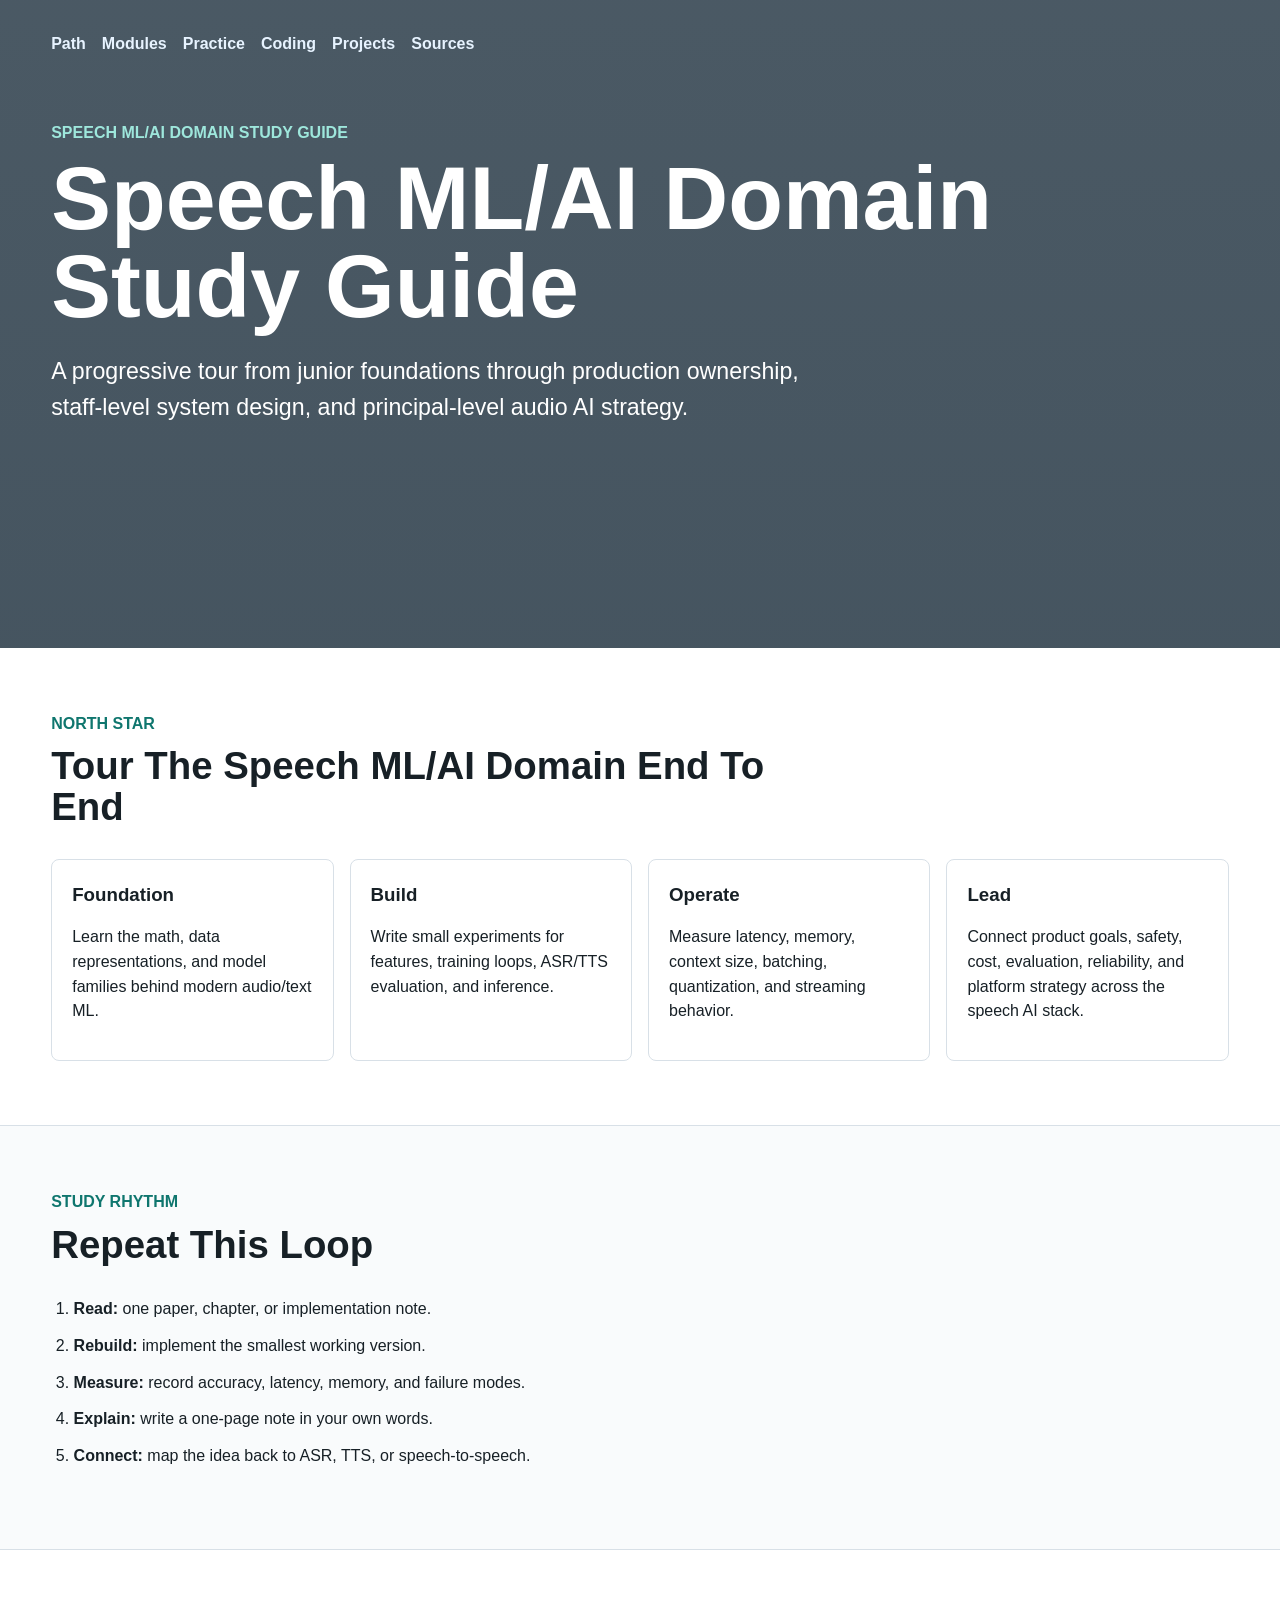
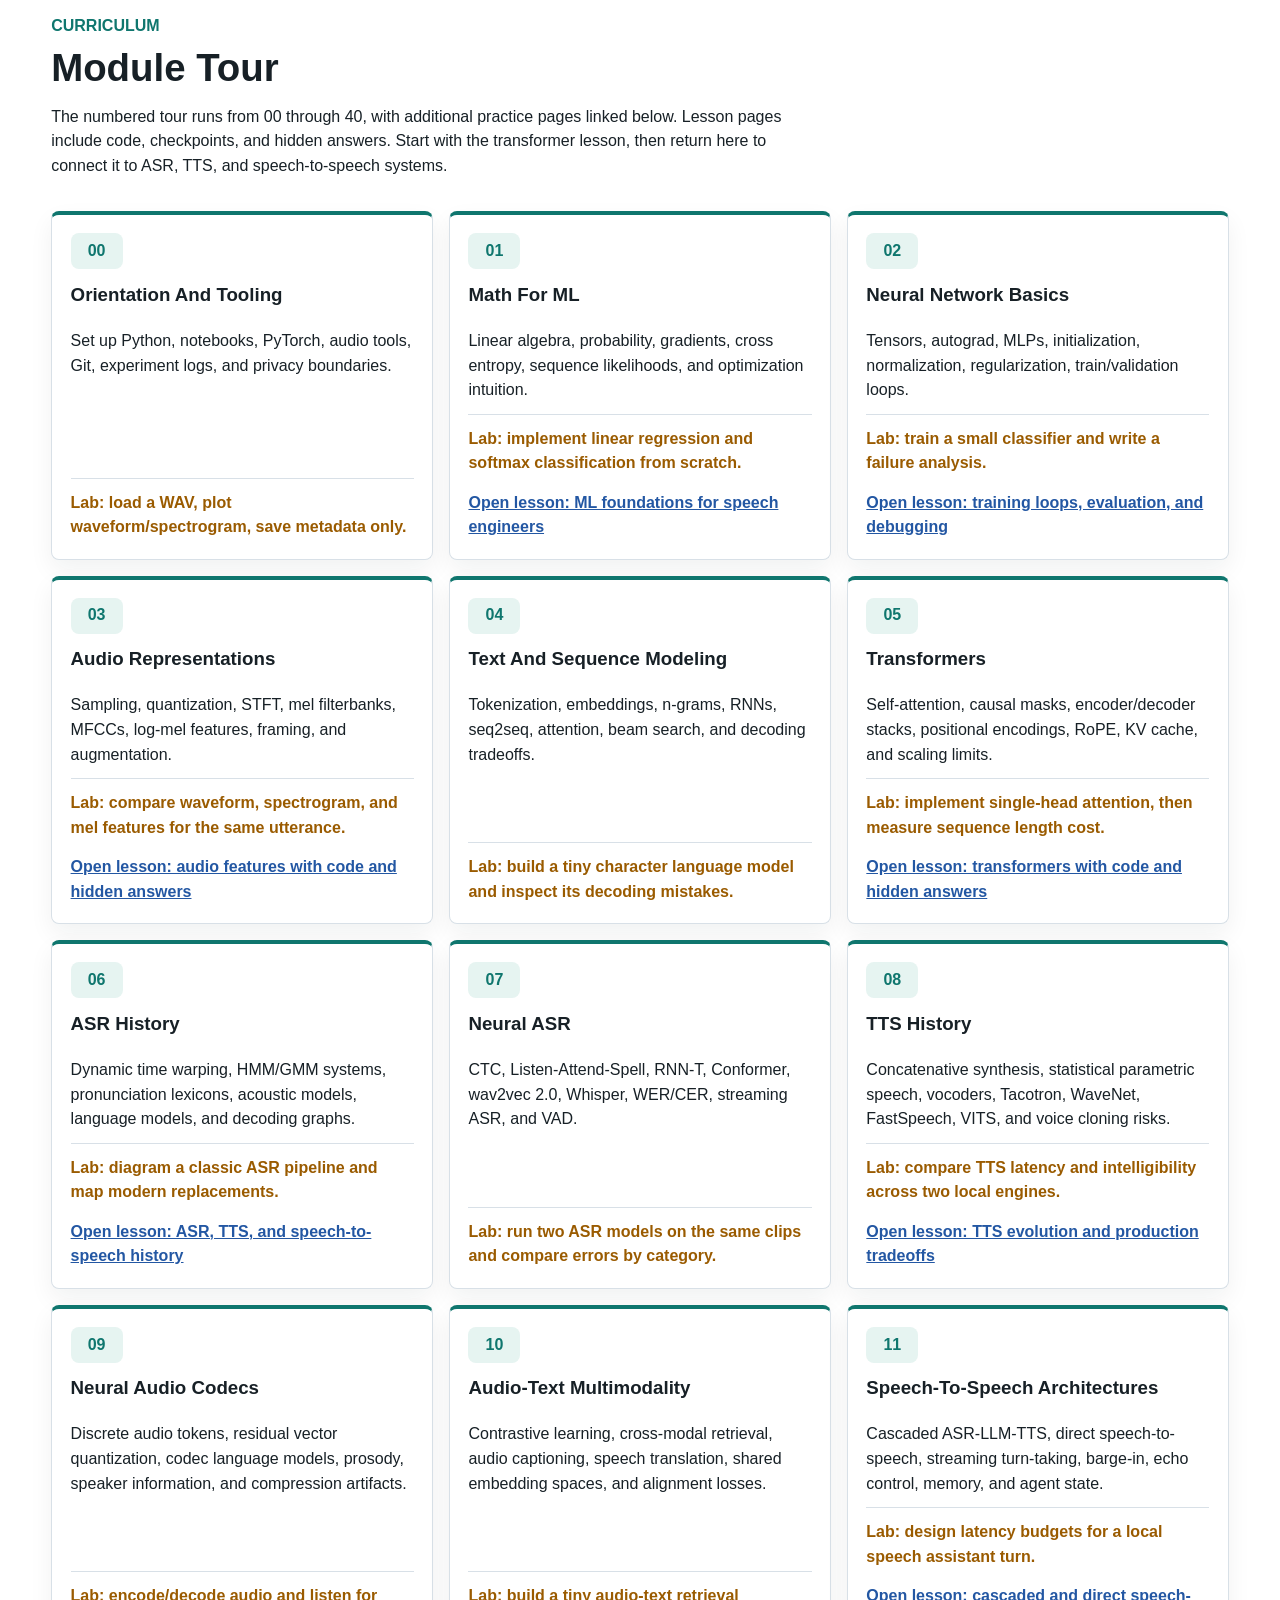
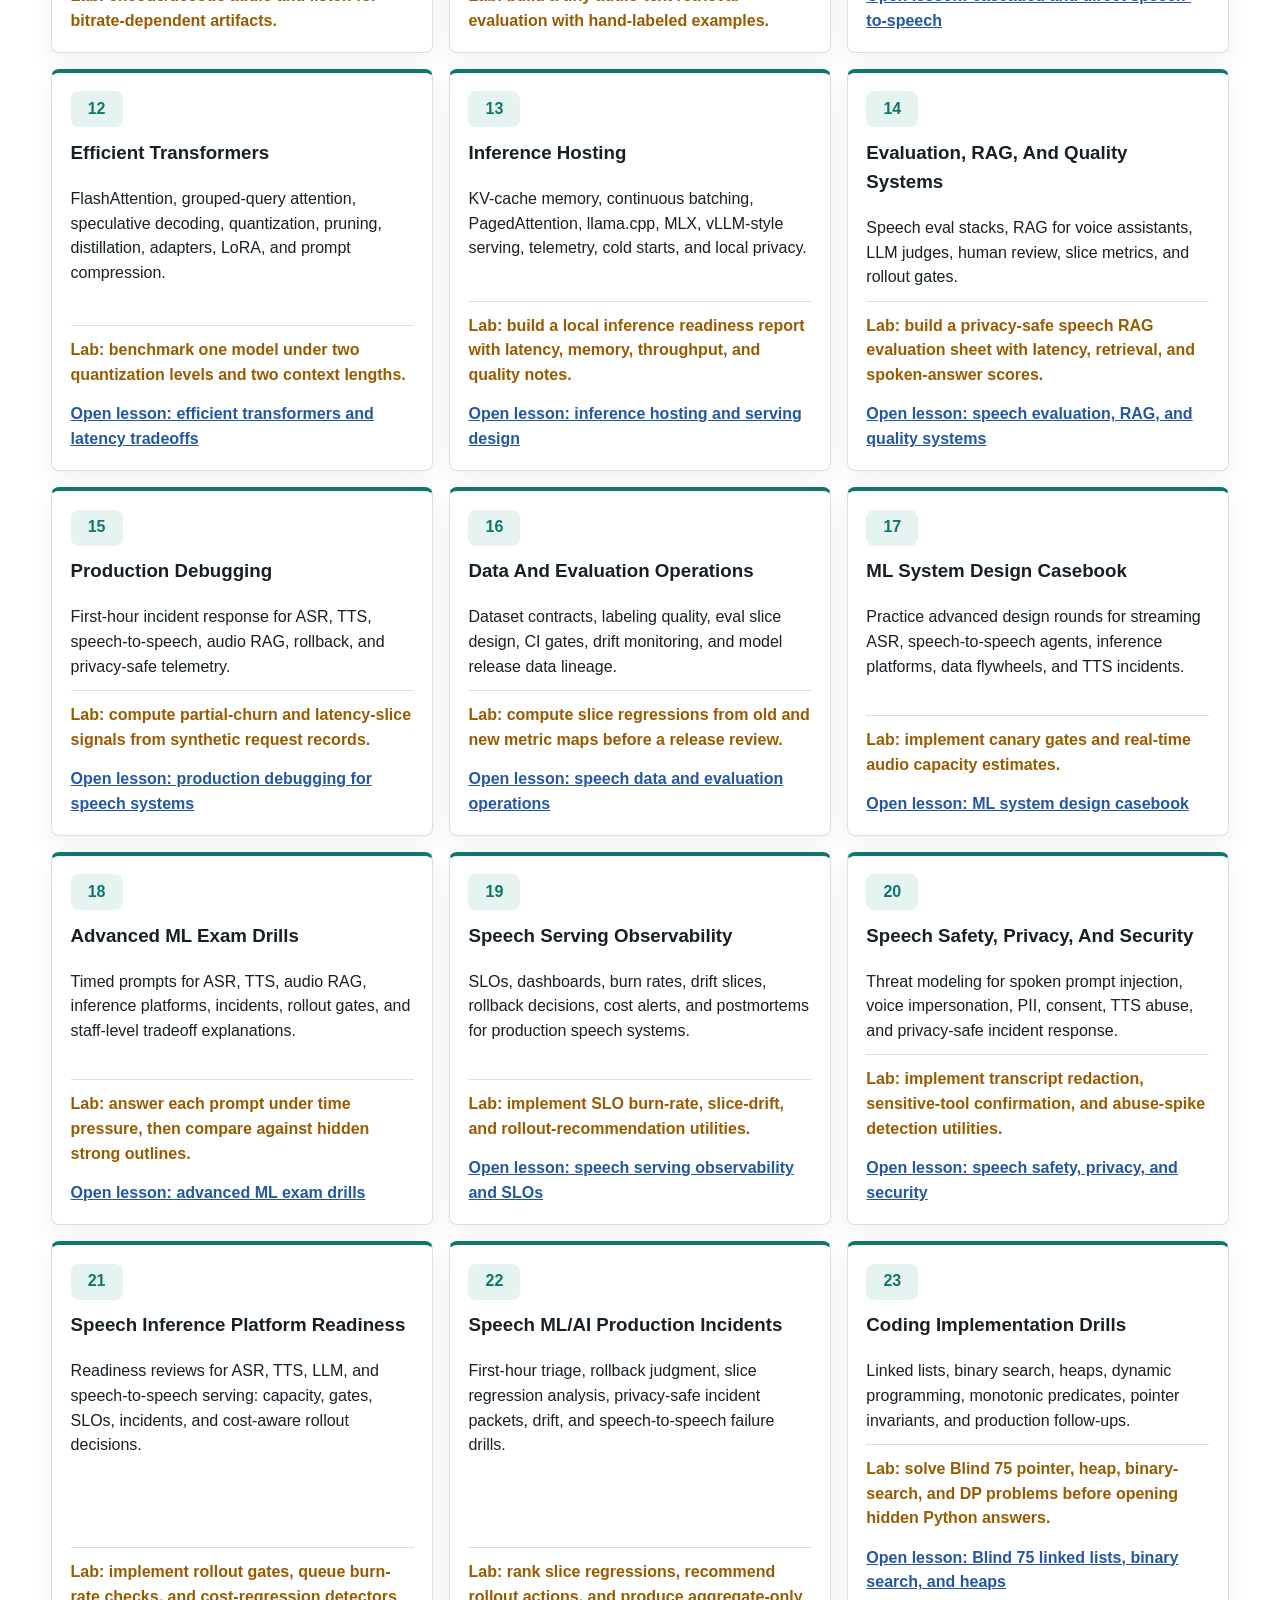
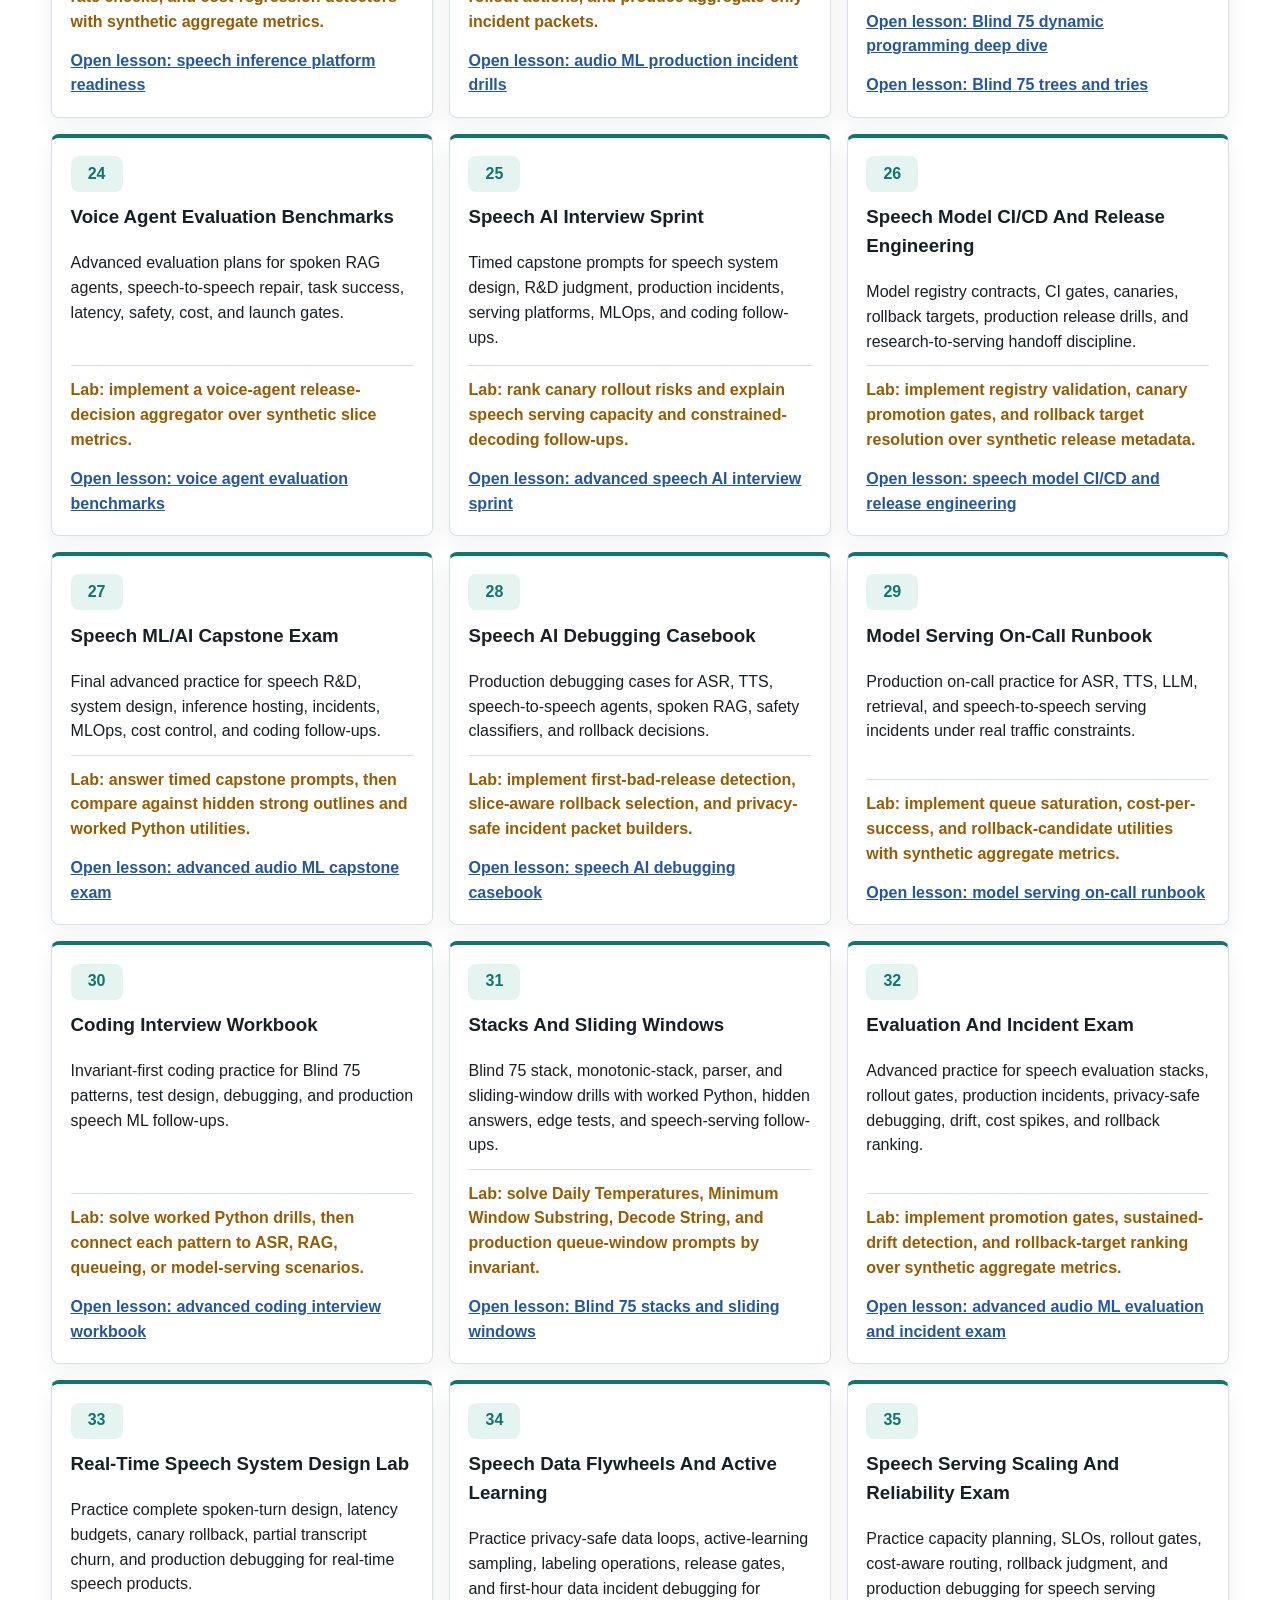
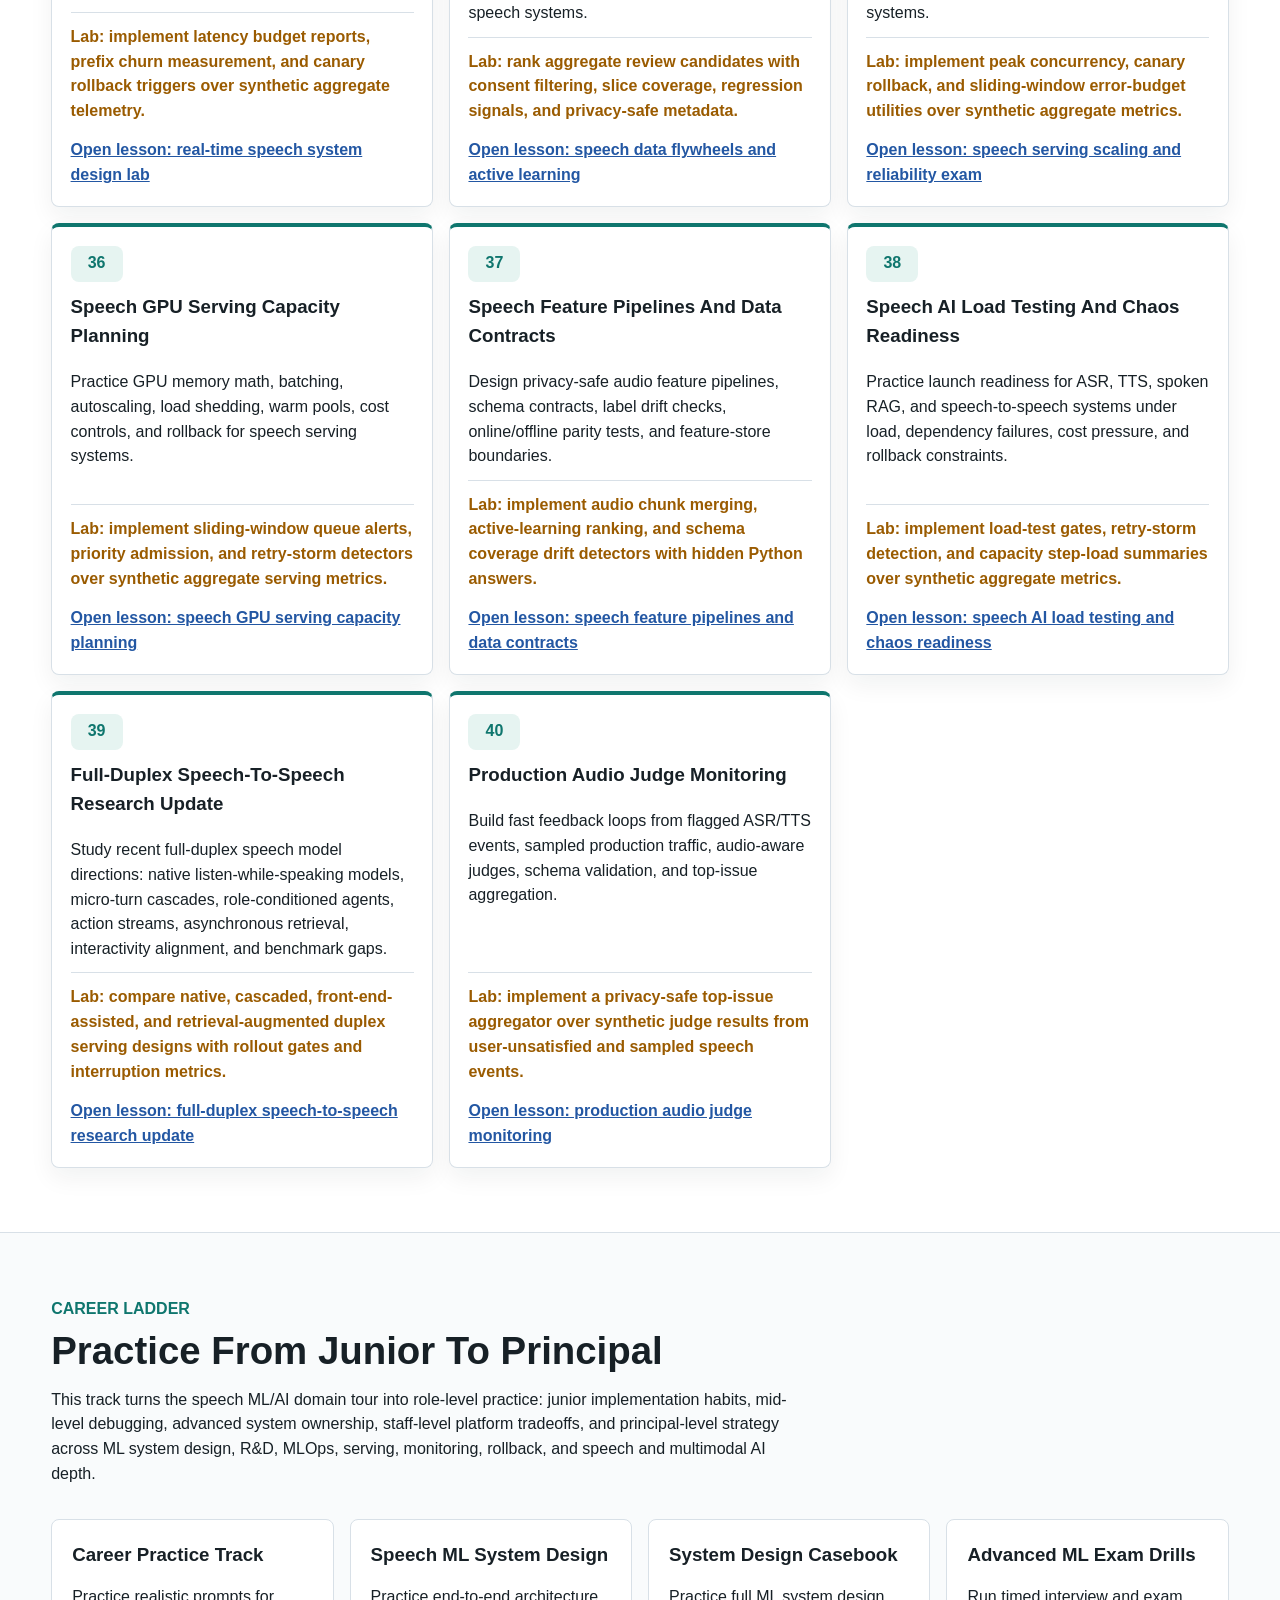
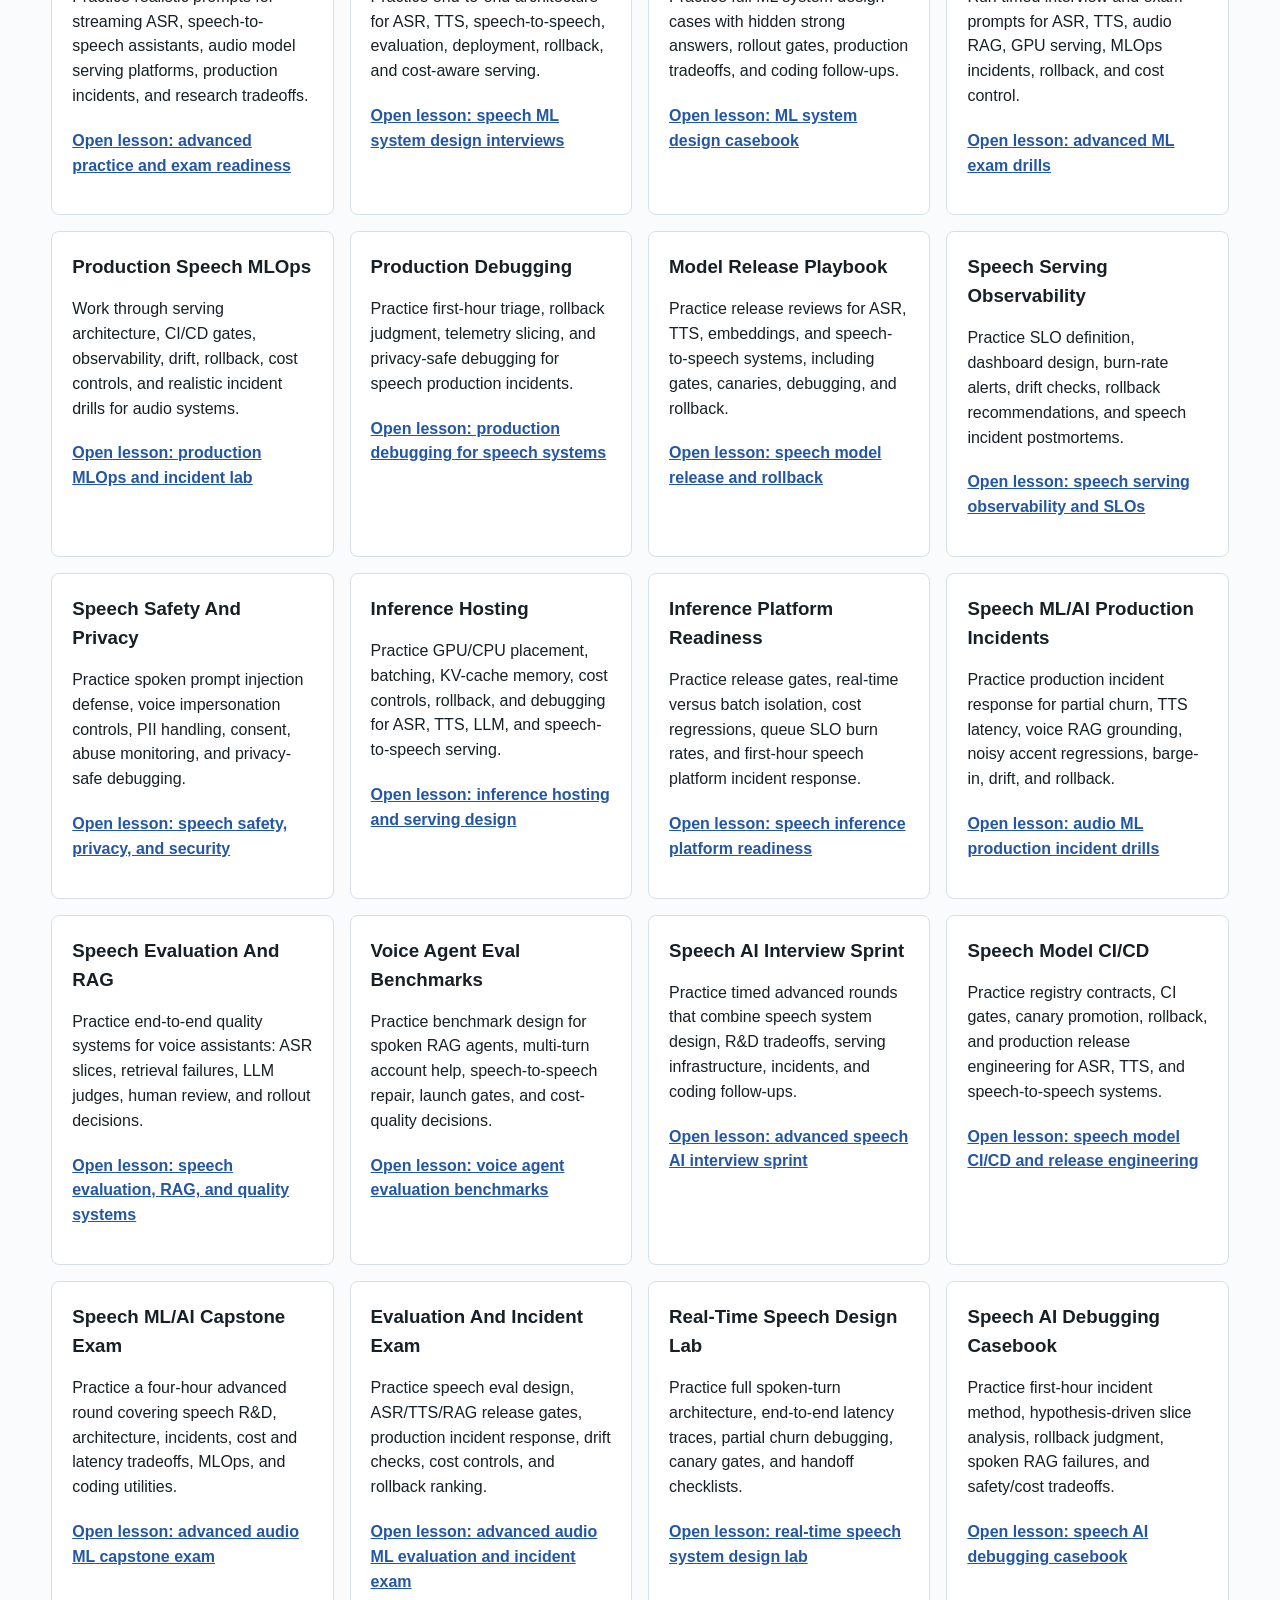
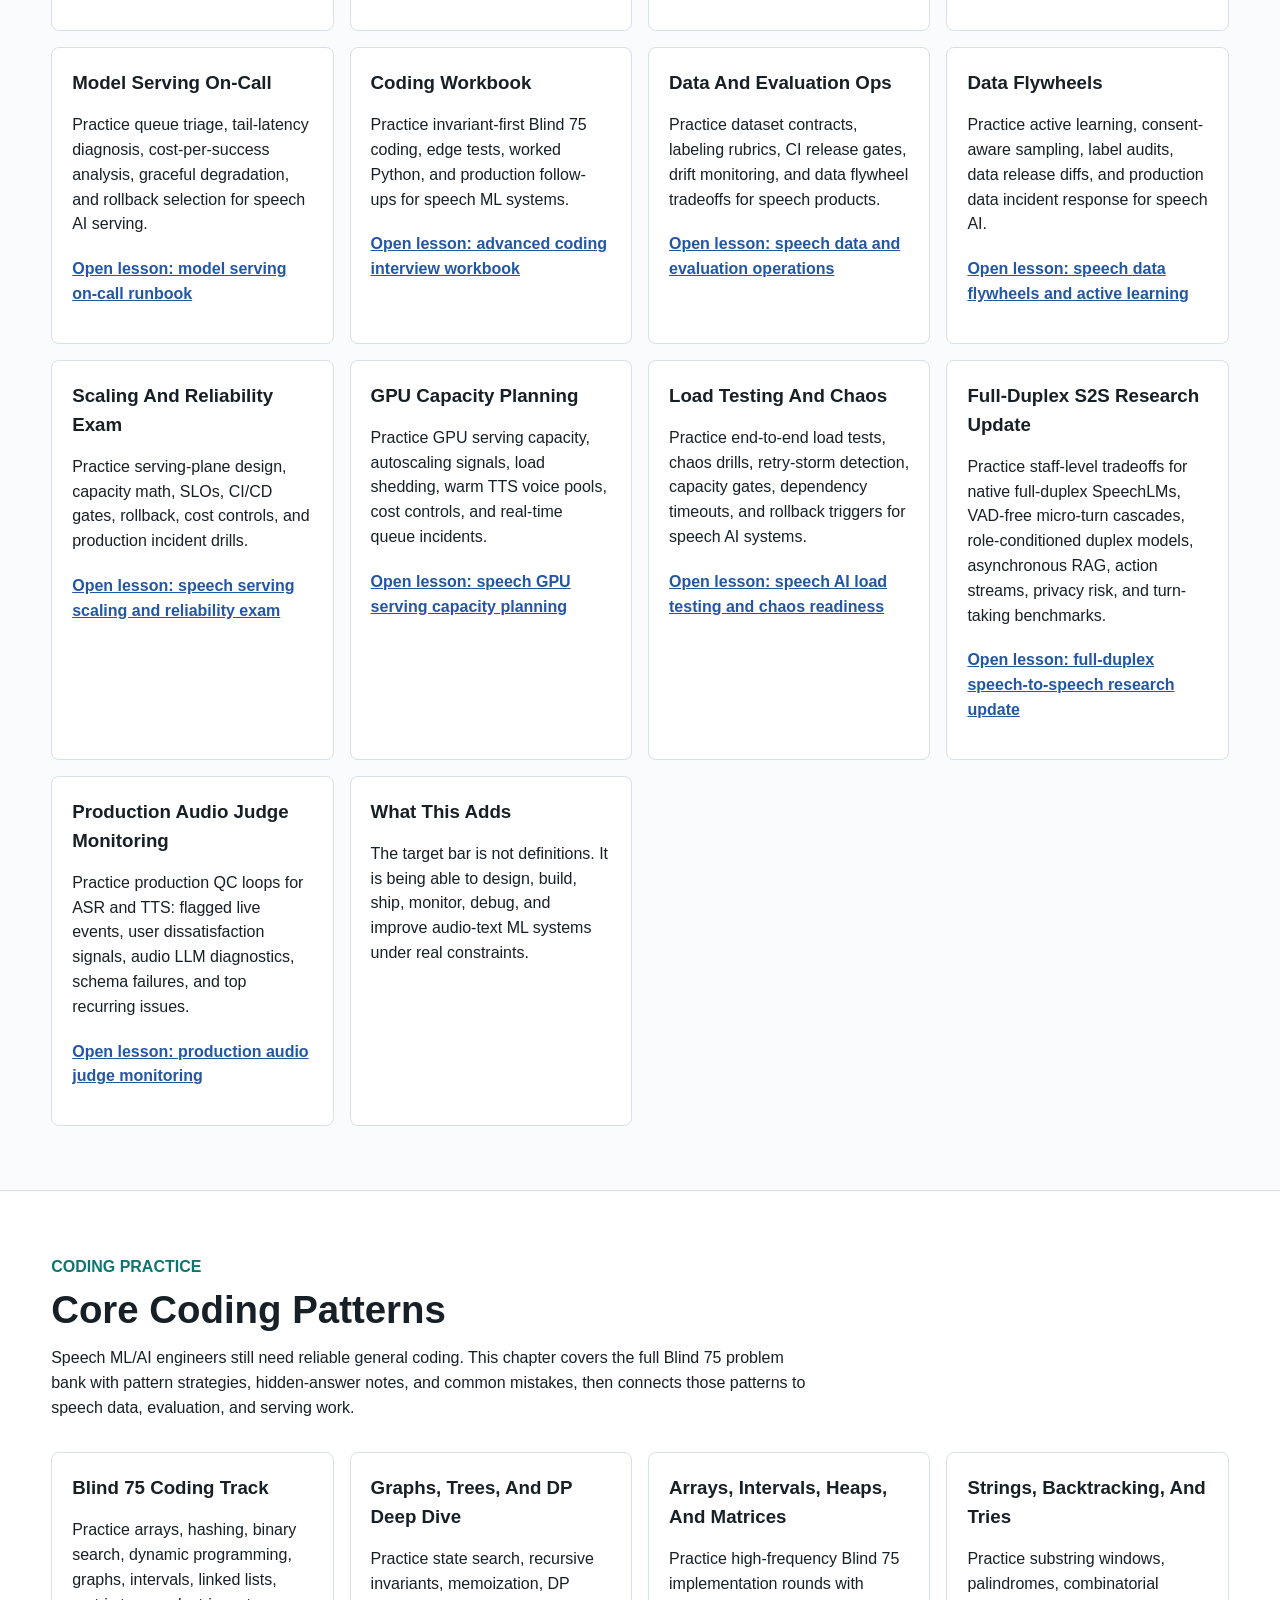
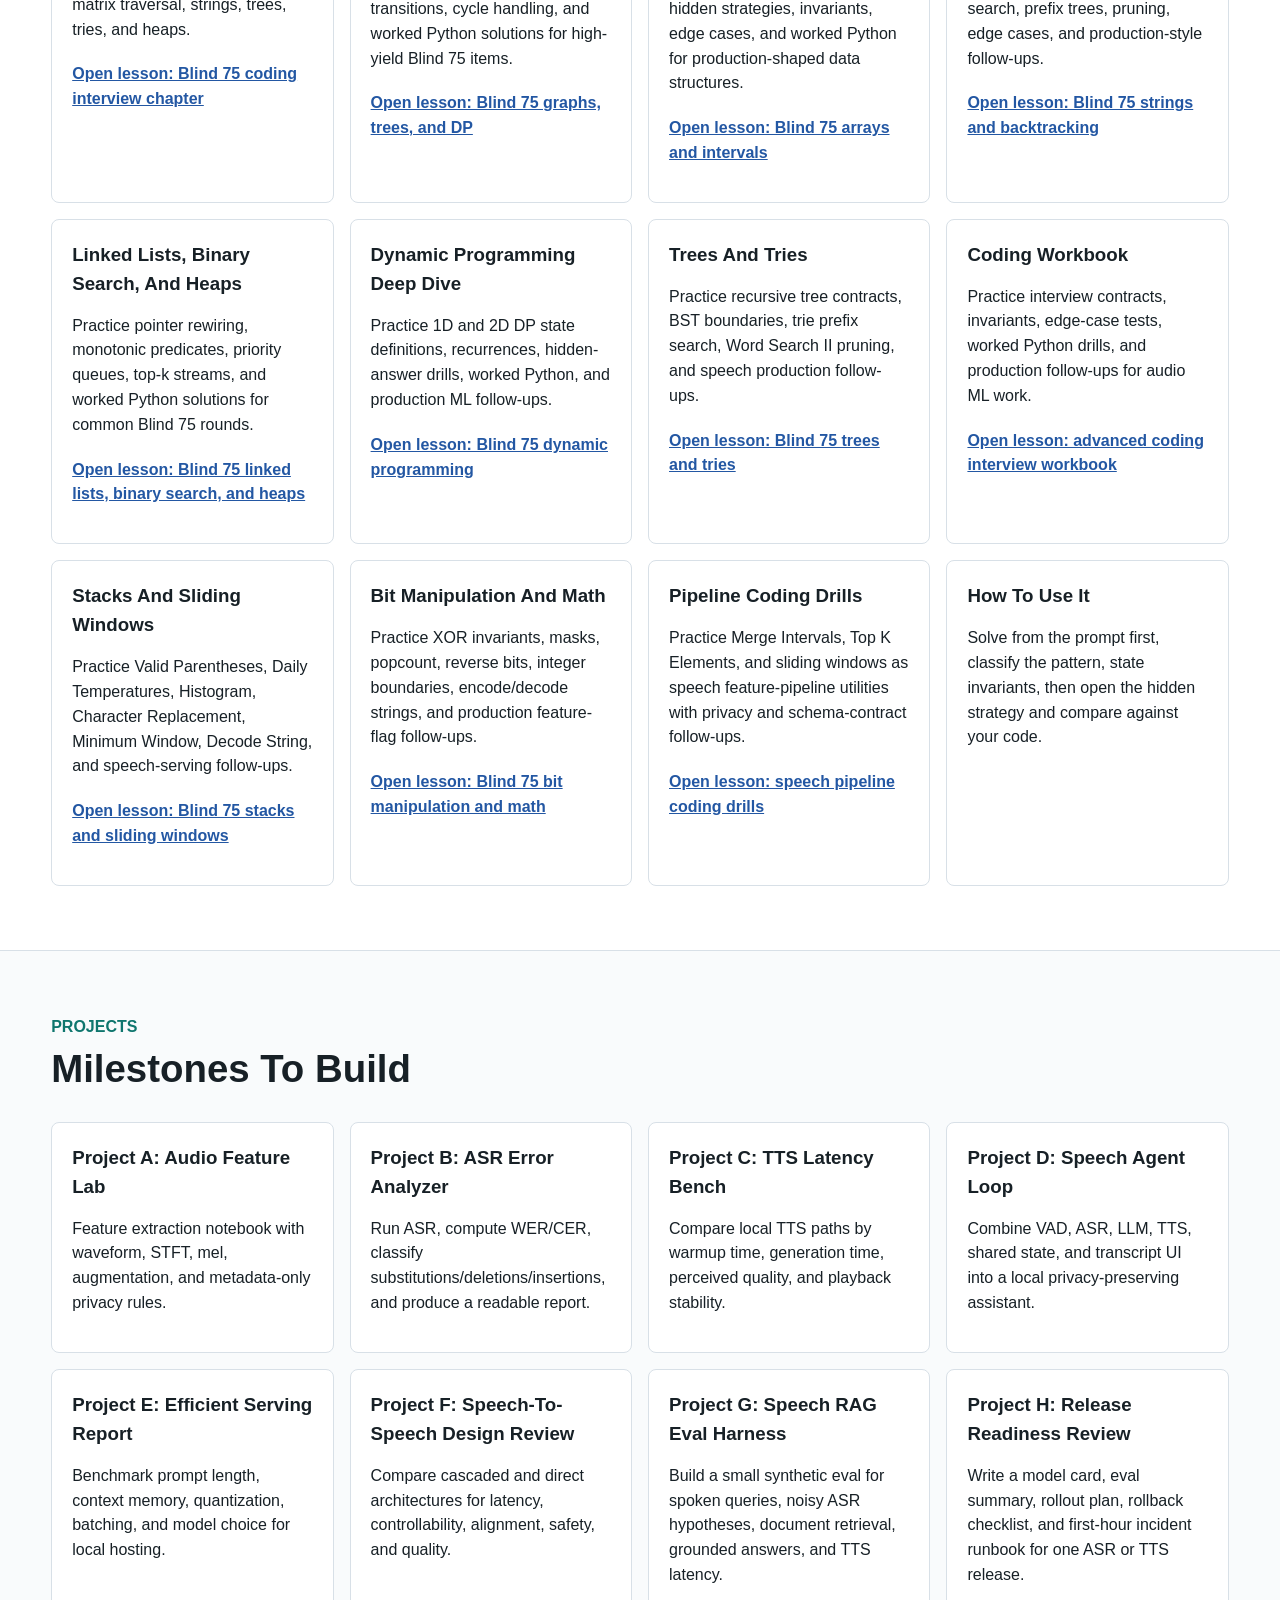
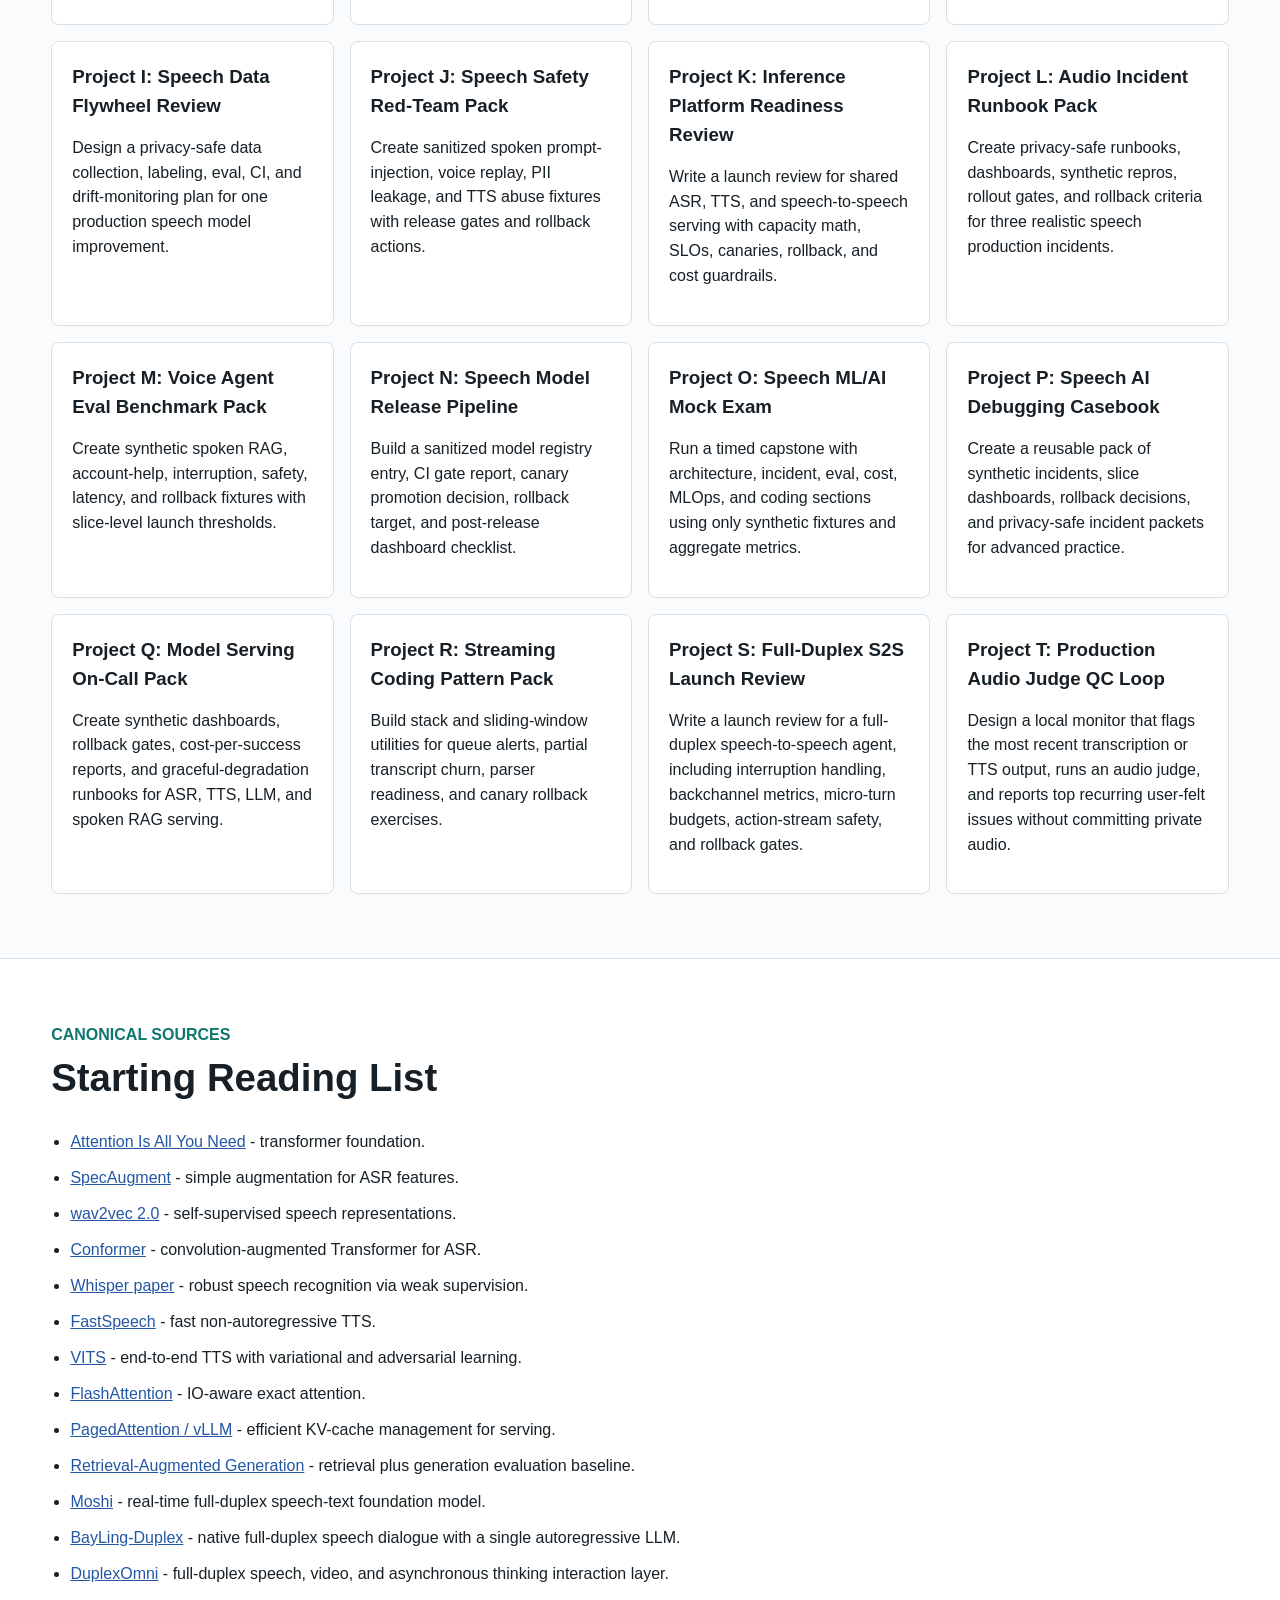
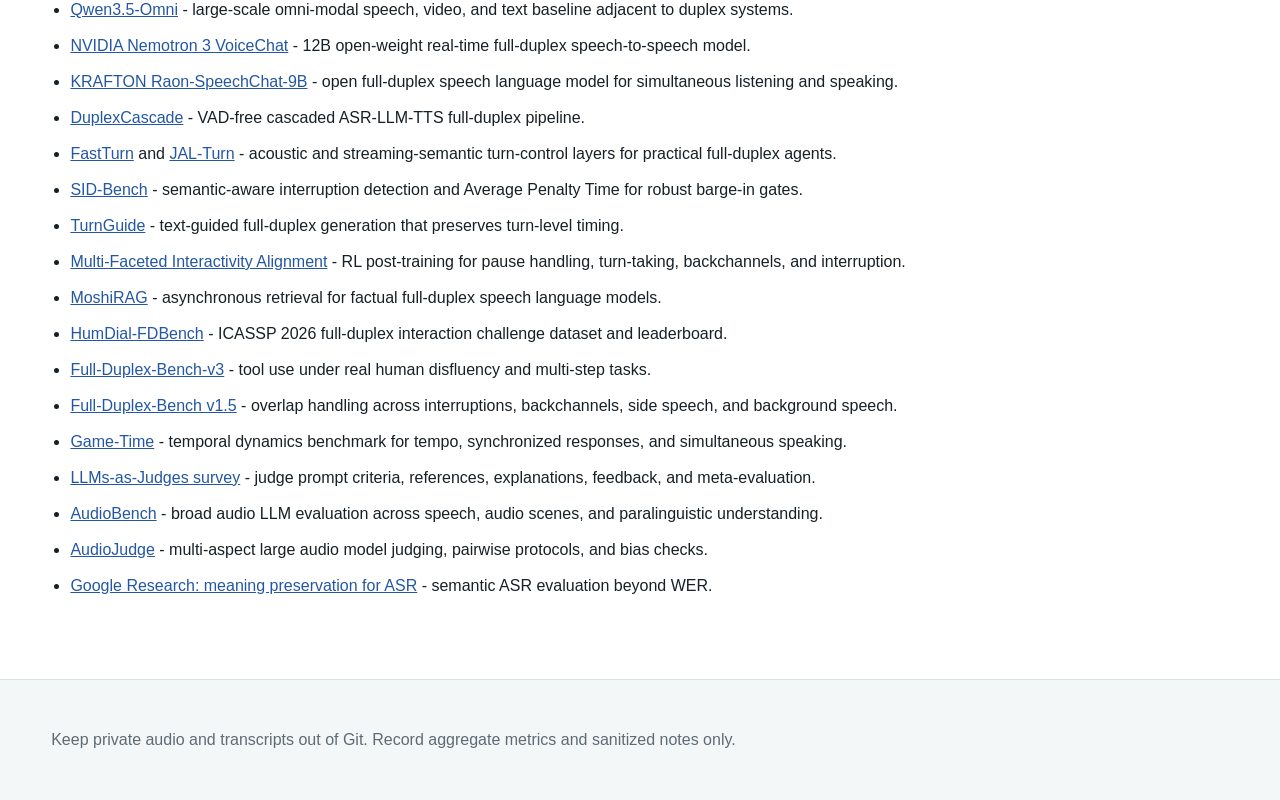
==== index.html @ e3d0fd2e "Keep speech sprint focused on audio ML" ====
<!doctype html>
<html lang="en">
<head>
  <meta charset="utf-8">
  <meta name="viewport" content="width=device-width, initial-scale=1">
  <title>Speech ML/AI Domain Study Guide</title>
  <link rel="stylesheet" href="styles.css?v=20260616c">
</head>
<body>
  <header class="hero">
    <nav>
      <a href="#path">Path</a>
      <a href="#modules">Modules</a>
      <a href="#interview">Practice</a>
      <a href="#coding">Coding</a>
      <a href="#projects">Projects</a>
      <a href="#resources">Sources</a>
    </nav>
    <p class="eyebrow">Speech ML/AI Domain Study Guide</p>
    <h1>Speech ML/AI Domain Study Guide</h1>
    <p class="lede">
      A progressive tour from junior foundations through production ownership,
      staff-level system design, and principal-level audio AI strategy.
    </p>
  </header>

  <main>
    <section id="path" class="band">
      <div class="section-head">
        <p class="eyebrow">North Star</p>
        <h2>Tour The Speech ML/AI Domain End To End</h2>
      </div>
      <div class="grid three">
        <article class="card">
          <h3>Foundation</h3>
          <p>Learn the math, data representations, and model families behind modern audio/text ML.</p>
        </article>
        <article class="card">
          <h3>Build</h3>
          <p>Write small experiments for features, training loops, ASR/TTS evaluation, and inference.</p>
        </article>
        <article class="card">
          <h3>Operate</h3>
          <p>Measure latency, memory, context size, batching, quantization, and streaming behavior.</p>
        </article>
        <article class="card">
          <h3>Lead</h3>
          <p>Connect product goals, safety, cost, evaluation, reliability, and platform strategy across the speech AI stack.</p>
        </article>
      </div>
    </section>

    <section class="band">
      <div class="section-head">
        <p class="eyebrow">Study Rhythm</p>
        <h2>Repeat This Loop</h2>
      </div>
      <ol class="steps">
        <li><strong>Read:</strong> one paper, chapter, or implementation note.</li>
        <li><strong>Rebuild:</strong> implement the smallest working version.</li>
        <li><strong>Measure:</strong> record accuracy, latency, memory, and failure modes.</li>
        <li><strong>Explain:</strong> write a one-page note in your own words.</li>
        <li><strong>Connect:</strong> map the idea back to ASR, TTS, or speech-to-speech.</li>
      </ol>
    </section>

    <section id="modules" class="band">
      <div class="section-head">
        <p class="eyebrow">Curriculum</p>
        <h2>Module Tour</h2>
        <p>
          The numbered tour runs from 00 through 40, with additional practice
          pages linked below. Lesson pages include code, checkpoints, and hidden
          answers. Start with the transformer lesson, then return here to connect
          it to ASR, TTS, and speech-to-speech systems.
        </p>
      </div>
      <div class="timeline">
        <article>
          <span>00</span>
          <h3>Orientation And Tooling</h3>
          <p>Set up Python, notebooks, PyTorch, audio tools, Git, experiment logs, and privacy boundaries.</p>
          <p class="lab">Lab: load a WAV, plot waveform/spectrogram, save metadata only.</p>
        </article>
        <article>
          <span>01</span>
          <h3>Math For ML</h3>
          <p>Linear algebra, probability, gradients, cross entropy, sequence likelihoods, and optimization intuition.</p>
          <p class="lab">Lab: implement linear regression and softmax classification from scratch.</p>
          <p><a class="lesson-link" href="lessons/ml-foundations-for-speech.html">Open lesson: ML foundations for speech engineers</a></p>
        </article>
        <article>
          <span>02</span>
          <h3>Neural Network Basics</h3>
          <p>Tensors, autograd, MLPs, initialization, normalization, regularization, train/validation loops.</p>
          <p class="lab">Lab: train a small classifier and write a failure analysis.</p>
          <p><a class="lesson-link" href="lessons/ml-foundations-for-speech.html#training">Open lesson: training loops, evaluation, and debugging</a></p>
        </article>
        <article>
          <span>03</span>
          <h3>Audio Representations</h3>
          <p>Sampling, quantization, STFT, mel filterbanks, MFCCs, log-mel features, framing, and augmentation.</p>
          <p class="lab">Lab: compare waveform, spectrogram, and mel features for the same utterance.</p>
          <p><a class="lesson-link" href="lessons/audio-representations.html">Open lesson: audio features with code and hidden answers</a></p>
        </article>
        <article>
          <span>04</span>
          <h3>Text And Sequence Modeling</h3>
          <p>Tokenization, embeddings, n-grams, RNNs, seq2seq, attention, beam search, and decoding tradeoffs.</p>
          <p class="lab">Lab: build a tiny character language model and inspect its decoding mistakes.</p>
        </article>
        <article>
          <span>05</span>
          <h3>Transformers</h3>
          <p>Self-attention, causal masks, encoder/decoder stacks, positional encodings, RoPE, KV cache, and scaling limits.</p>
          <p class="lab">Lab: implement single-head attention, then measure sequence length cost.</p>
          <p><a class="lesson-link" href="lessons/transformers.html">Open lesson: transformers with code and hidden answers</a></p>
        </article>
        <article>
          <span>06</span>
          <h3>ASR History</h3>
          <p>Dynamic time warping, HMM/GMM systems, pronunciation lexicons, acoustic models, language models, and decoding graphs.</p>
          <p class="lab">Lab: diagram a classic ASR pipeline and map modern replacements.</p>
          <p><a class="lesson-link" href="lessons/asr-tts-speech-history.html">Open lesson: ASR, TTS, and speech-to-speech history</a></p>
        </article>
        <article>
          <span>07</span>
          <h3>Neural ASR</h3>
          <p>CTC, Listen-Attend-Spell, RNN-T, Conformer, wav2vec 2.0, Whisper, WER/CER, streaming ASR, and VAD.</p>
          <p class="lab">Lab: run two ASR models on the same clips and compare errors by category.</p>
        </article>
        <article>
          <span>08</span>
          <h3>TTS History</h3>
          <p>Concatenative synthesis, statistical parametric speech, vocoders, Tacotron, WaveNet, FastSpeech, VITS, and voice cloning risks.</p>
          <p class="lab">Lab: compare TTS latency and intelligibility across two local engines.</p>
          <p><a class="lesson-link" href="lessons/asr-tts-speech-history.html#tts">Open lesson: TTS evolution and production tradeoffs</a></p>
        </article>
        <article>
          <span>09</span>
          <h3>Neural Audio Codecs</h3>
          <p>Discrete audio tokens, residual vector quantization, codec language models, prosody, speaker information, and compression artifacts.</p>
          <p class="lab">Lab: encode/decode audio and listen for bitrate-dependent artifacts.</p>
        </article>
        <article>
          <span>10</span>
          <h3>Audio-Text Multimodality</h3>
          <p>Contrastive learning, cross-modal retrieval, audio captioning, speech translation, shared embedding spaces, and alignment losses.</p>
          <p class="lab">Lab: build a tiny audio-text retrieval evaluation with hand-labeled examples.</p>
        </article>
        <article>
          <span>11</span>
          <h3>Speech-To-Speech Architectures</h3>
          <p>Cascaded ASR-LLM-TTS, direct speech-to-speech, streaming turn-taking, barge-in, echo control, memory, and agent state.</p>
          <p class="lab">Lab: design latency budgets for a local speech assistant turn.</p>
          <p><a class="lesson-link" href="lessons/asr-tts-speech-history.html#s2s">Open lesson: cascaded and direct speech-to-speech</a></p>
        </article>
        <article>
          <span>12</span>
          <h3>Efficient Transformers</h3>
          <p>FlashAttention, grouped-query attention, speculative decoding, quantization, pruning, distillation, adapters, LoRA, and prompt compression.</p>
          <p class="lab">Lab: benchmark one model under two quantization levels and two context lengths.</p>
          <p><a class="lesson-link" href="lessons/efficient-transformers.html">Open lesson: efficient transformers and latency tradeoffs</a></p>
        </article>
        <article>
          <span>13</span>
          <h3>Inference Hosting</h3>
          <p>KV-cache memory, continuous batching, PagedAttention, llama.cpp, MLX, vLLM-style serving, telemetry, cold starts, and local privacy.</p>
          <p class="lab">Lab: build a local inference readiness report with latency, memory, throughput, and quality notes.</p>
          <p><a class="lesson-link" href="lessons/inference-hosting.html">Open lesson: inference hosting and serving design</a></p>
        </article>
        <article>
          <span>14</span>
          <h3>Evaluation, RAG, And Quality Systems</h3>
          <p>Speech eval stacks, RAG for voice assistants, LLM judges, human review, slice metrics, and rollout gates.</p>
          <p class="lab">Lab: build a privacy-safe speech RAG evaluation sheet with latency, retrieval, and spoken-answer scores.</p>
          <p><a class="lesson-link" href="lessons/speech-evaluation-rag.html">Open lesson: speech evaluation, RAG, and quality systems</a></p>
        </article>
        <article>
          <span>15</span>
          <h3>Production Debugging</h3>
          <p>First-hour incident response for ASR, TTS, speech-to-speech, audio RAG, rollback, and privacy-safe telemetry.</p>
          <p class="lab">Lab: compute partial-churn and latency-slice signals from synthetic request records.</p>
          <p><a class="lesson-link" href="lessons/production-debugging-speech.html">Open lesson: production debugging for speech systems</a></p>
        </article>
        <article>
          <span>16</span>
          <h3>Data And Evaluation Operations</h3>
          <p>Dataset contracts, labeling quality, eval slice design, CI gates, drift monitoring, and model release data lineage.</p>
          <p class="lab">Lab: compute slice regressions from old and new metric maps before a release review.</p>
          <p><a class="lesson-link" href="lessons/speech-data-eval-ops.html">Open lesson: speech data and evaluation operations</a></p>
        </article>
        <article>
          <span>17</span>
          <h3>ML System Design Casebook</h3>
          <p>Practice advanced design rounds for streaming ASR, speech-to-speech agents, inference platforms, data flywheels, and TTS incidents.</p>
          <p class="lab">Lab: implement canary gates and real-time audio capacity estimates.</p>
          <p><a class="lesson-link" href="lessons/ml-system-design-casebook.html">Open lesson: ML system design casebook</a></p>
        </article>
        <article>
          <span>18</span>
          <h3>Advanced ML Exam Drills</h3>
          <p>Timed prompts for ASR, TTS, audio RAG, inference platforms, incidents, rollout gates, and staff-level tradeoff explanations.</p>
          <p class="lab">Lab: answer each prompt under time pressure, then compare against hidden strong outlines.</p>
          <p><a class="lesson-link" href="lessons/senior-ml-exam-drills.html">Open lesson: advanced ML exam drills</a></p>
        </article>
        <article>
          <span>19</span>
          <h3>Speech Serving Observability</h3>
          <p>SLOs, dashboards, burn rates, drift slices, rollback decisions, cost alerts, and postmortems for production speech systems.</p>
          <p class="lab">Lab: implement SLO burn-rate, slice-drift, and rollout-recommendation utilities.</p>
          <p><a class="lesson-link" href="lessons/speech-serving-observability.html">Open lesson: speech serving observability and SLOs</a></p>
        </article>
        <article>
          <span>20</span>
          <h3>Speech Safety, Privacy, And Security</h3>
          <p>Threat modeling for spoken prompt injection, voice impersonation, PII, consent, TTS abuse, and privacy-safe incident response.</p>
          <p class="lab">Lab: implement transcript redaction, sensitive-tool confirmation, and abuse-spike detection utilities.</p>
          <p><a class="lesson-link" href="lessons/speech-safety-privacy-security.html">Open lesson: speech safety, privacy, and security</a></p>
        </article>
        <article>
          <span>21</span>
          <h3>Speech Inference Platform Readiness</h3>
          <p>Readiness reviews for ASR, TTS, LLM, and speech-to-speech serving: capacity, gates, SLOs, incidents, and cost-aware rollout decisions.</p>
          <p class="lab">Lab: implement rollout gates, queue burn-rate checks, and cost-regression detectors with synthetic aggregate metrics.</p>
          <p><a class="lesson-link" href="lessons/speech-inference-platform-readiness.html">Open lesson: speech inference platform readiness</a></p>
        </article>
        <article>
          <span>22</span>
          <h3>Speech ML/AI Production Incidents</h3>
          <p>First-hour triage, rollback judgment, slice regression analysis, privacy-safe incident packets, drift, and speech-to-speech failure drills.</p>
          <p class="lab">Lab: rank slice regressions, recommend rollout actions, and produce aggregate-only incident packets.</p>
          <p><a class="lesson-link" href="lessons/audio-ml-production-incidents.html">Open lesson: audio ML production incident drills</a></p>
        </article>
        <article>
          <span>23</span>
          <h3>Coding Implementation Drills</h3>
          <p>Linked lists, binary search, heaps, dynamic programming, monotonic predicates, pointer invariants, and production follow-ups.</p>
          <p class="lab">Lab: solve Blind 75 pointer, heap, binary-search, and DP problems before opening hidden Python answers.</p>
          <p><a class="lesson-link" href="lessons/coding-blind-75-linkedlists-binarysearch.html">Open lesson: Blind 75 linked lists, binary search, and heaps</a></p>
          <p><a class="lesson-link" href="lessons/coding-blind-75-dynamic-programming.html">Open lesson: Blind 75 dynamic programming deep dive</a></p>
          <p><a class="lesson-link" href="lessons/coding-blind-75-trees-tries.html">Open lesson: Blind 75 trees and tries</a></p>
        </article>
        <article>
          <span>24</span>
          <h3>Voice Agent Evaluation Benchmarks</h3>
          <p>Advanced evaluation plans for spoken RAG agents, speech-to-speech repair, task success, latency, safety, cost, and launch gates.</p>
          <p class="lab">Lab: implement a voice-agent release-decision aggregator over synthetic slice metrics.</p>
          <p><a class="lesson-link" href="lessons/voice-agent-eval-benchmarks.html">Open lesson: voice agent evaluation benchmarks</a></p>
        </article>
        <article>
          <span>25</span>
          <h3>Speech AI Interview Sprint</h3>
          <p>Timed capstone prompts for speech system design, R&amp;D judgment, production incidents, serving platforms, MLOps, and coding follow-ups.</p>
          <p class="lab">Lab: rank canary rollout risks and explain speech serving capacity and constrained-decoding follow-ups.</p>
          <p><a class="lesson-link" href="lessons/senior-speech-ai-interview-sprint.html">Open lesson: advanced speech AI interview sprint</a></p>
        </article>
        <article>
          <span>26</span>
          <h3>Speech Model CI/CD And Release Engineering</h3>
          <p>Model registry contracts, CI gates, canaries, rollback targets, production release drills, and research-to-serving handoff discipline.</p>
          <p class="lab">Lab: implement registry validation, canary promotion gates, and rollback target resolution over synthetic release metadata.</p>
          <p><a class="lesson-link" href="lessons/speech-model-cicd-release-engineering.html">Open lesson: speech model CI/CD and release engineering</a></p>
        </article>
        <article>
          <span>27</span>
          <h3>Speech ML/AI Capstone Exam</h3>
          <p>Final advanced practice for speech R&amp;D, system design, inference hosting, incidents, MLOps, cost control, and coding follow-ups.</p>
          <p class="lab">Lab: answer timed capstone prompts, then compare against hidden strong outlines and worked Python utilities.</p>
          <p><a class="lesson-link" href="lessons/senior-audio-ml-capstone-exam.html">Open lesson: advanced audio ML capstone exam</a></p>
        </article>
        <article>
          <span>28</span>
          <h3>Speech AI Debugging Casebook</h3>
          <p>Production debugging cases for ASR, TTS, speech-to-speech agents, spoken RAG, safety classifiers, and rollback decisions.</p>
          <p class="lab">Lab: implement first-bad-release detection, slice-aware rollback selection, and privacy-safe incident packet builders.</p>
          <p><a class="lesson-link" href="lessons/speech-ai-debugging-casebook.html">Open lesson: speech AI debugging casebook</a></p>
        </article>
        <article>
          <span>29</span>
          <h3>Model Serving On-Call Runbook</h3>
          <p>Production on-call practice for ASR, TTS, LLM, retrieval, and speech-to-speech serving incidents under real traffic constraints.</p>
          <p class="lab">Lab: implement queue saturation, cost-per-success, and rollback-candidate utilities with synthetic aggregate metrics.</p>
          <p><a class="lesson-link" href="lessons/model-serving-oncall-runbook.html">Open lesson: model serving on-call runbook</a></p>
        </article>
        <article>
          <span>30</span>
          <h3>Coding Interview Workbook</h3>
          <p>Invariant-first coding practice for Blind 75 patterns, test design, debugging, and production speech ML follow-ups.</p>
          <p class="lab">Lab: solve worked Python drills, then connect each pattern to ASR, RAG, queueing, or model-serving scenarios.</p>
          <p><a class="lesson-link" href="lessons/senior-coding-interview-workbook.html">Open lesson: advanced coding interview workbook</a></p>
        </article>
        <article>
          <span>31</span>
          <h3>Stacks And Sliding Windows</h3>
          <p>Blind 75 stack, monotonic-stack, parser, and sliding-window drills with worked Python, hidden answers, edge tests, and speech-serving follow-ups.</p>
          <p class="lab">Lab: solve Daily Temperatures, Minimum Window Substring, Decode String, and production queue-window prompts by invariant.</p>
          <p><a class="lesson-link" href="lessons/coding-blind-75-stacks-windows.html">Open lesson: Blind 75 stacks and sliding windows</a></p>
        </article>
        <article>
          <span>32</span>
          <h3>Evaluation And Incident Exam</h3>
          <p>Advanced practice for speech evaluation stacks, rollout gates, production incidents, privacy-safe debugging, drift, cost spikes, and rollback ranking.</p>
          <p class="lab">Lab: implement promotion gates, sustained-drift detection, and rollback-target ranking over synthetic aggregate metrics.</p>
          <p><a class="lesson-link" href="lessons/senior-audio-ml-evaluation-incident-exam.html">Open lesson: advanced audio ML evaluation and incident exam</a></p>
        </article>
        <article>
          <span>33</span>
          <h3>Real-Time Speech System Design Lab</h3>
          <p>Practice complete spoken-turn design, latency budgets, canary rollback, partial transcript churn, and production debugging for real-time speech products.</p>
          <p class="lab">Lab: implement latency budget reports, prefix churn measurement, and canary rollback triggers over synthetic aggregate telemetry.</p>
          <p><a class="lesson-link" href="lessons/realtime-speech-system-design-lab.html">Open lesson: real-time speech system design lab</a></p>
        </article>
        <article>
          <span>34</span>
          <h3>Speech Data Flywheels And Active Learning</h3>
          <p>Practice privacy-safe data loops, active-learning sampling, labeling operations, release gates, and first-hour data incident debugging for speech systems.</p>
          <p class="lab">Lab: rank aggregate review candidates with consent filtering, slice coverage, regression signals, and privacy-safe metadata.</p>
          <p><a class="lesson-link" href="lessons/speech-data-flywheel-active-learning.html">Open lesson: speech data flywheels and active learning</a></p>
        </article>
        <article>
          <span>35</span>
          <h3>Speech Serving Scaling And Reliability Exam</h3>
          <p>Practice capacity planning, SLOs, rollout gates, cost-aware routing, rollback judgment, and production debugging for speech serving systems.</p>
          <p class="lab">Lab: implement peak concurrency, canary rollback, and sliding-window error-budget utilities over synthetic aggregate metrics.</p>
          <p><a class="lesson-link" href="lessons/speech-serving-scaling-reliability-exam.html">Open lesson: speech serving scaling and reliability exam</a></p>
        </article>
        <article>
          <span>36</span>
          <h3>Speech GPU Serving Capacity Planning</h3>
          <p>Practice GPU memory math, batching, autoscaling, load shedding, warm pools, cost controls, and rollback for speech serving systems.</p>
          <p class="lab">Lab: implement sliding-window queue alerts, priority admission, and retry-storm detectors over synthetic aggregate serving metrics.</p>
          <p><a class="lesson-link" href="lessons/speech-gpu-serving-capacity-planning.html">Open lesson: speech GPU serving capacity planning</a></p>
        </article>
        <article>
          <span>37</span>
          <h3>Speech Feature Pipelines And Data Contracts</h3>
          <p>Design privacy-safe audio feature pipelines, schema contracts, label drift checks, online/offline parity tests, and feature-store boundaries.</p>
          <p class="lab">Lab: implement audio chunk merging, active-learning ranking, and schema coverage drift detectors with hidden Python answers.</p>
          <p><a class="lesson-link" href="lessons/speech-feature-pipelines-data-contracts.html">Open lesson: speech feature pipelines and data contracts</a></p>
        </article>
        <article>
          <span>38</span>
          <h3>Speech AI Load Testing And Chaos Readiness</h3>
          <p>Practice launch readiness for ASR, TTS, spoken RAG, and speech-to-speech systems under load, dependency failures, cost pressure, and rollback constraints.</p>
          <p class="lab">Lab: implement load-test gates, retry-storm detection, and capacity step-load summaries over synthetic aggregate metrics.</p>
          <p><a class="lesson-link" href="lessons/speech-ai-load-testing-chaos.html">Open lesson: speech AI load testing and chaos readiness</a></p>
        </article>
        <article>
          <span>39</span>
          <h3>Full-Duplex Speech-To-Speech Research Update</h3>
          <p>Study recent full-duplex speech model directions: native listen-while-speaking models, micro-turn cascades, role-conditioned agents, action streams, asynchronous retrieval, interactivity alignment, and benchmark gaps.</p>
          <p class="lab">Lab: compare native, cascaded, front-end-assisted, and retrieval-augmented duplex serving designs with rollout gates and interruption metrics.</p>
          <p><a class="lesson-link" href="lessons/full-duplex-speech-to-speech-research-update.html">Open lesson: full-duplex speech-to-speech research update</a></p>
        </article>
        <article>
          <span>40</span>
          <h3>Production Audio Judge Monitoring</h3>
          <p>Build fast feedback loops from flagged ASR/TTS events, sampled production traffic, audio-aware judges, schema validation, and top-issue aggregation.</p>
          <p class="lab">Lab: implement a privacy-safe top-issue aggregator over synthetic judge results from user-unsatisfied and sampled speech events.</p>
          <p><a class="lesson-link" href="lessons/production-audio-judge-monitoring.html">Open lesson: production audio judge monitoring</a></p>
        </article>
      </div>
    </section>

    <section id="interview" class="band">
      <div class="section-head">
        <p class="eyebrow">Career Ladder</p>
        <h2>Practice From Junior To Principal</h2>
        <p>
          This track turns the speech ML/AI domain tour into role-level practice: junior
          implementation habits, mid-level debugging, advanced system ownership,
          staff-level platform tradeoffs, and principal-level strategy across
          ML system design, R&amp;D, MLOps, serving, monitoring, rollback, and
          speech and multimodal AI depth.
        </p>
      </div>
      <div class="grid two">
        <article class="card">
          <h3>Career Practice Track</h3>
          <p>Practice realistic prompts for streaming ASR, speech-to-speech assistants, audio model serving platforms, production incidents, and research tradeoffs.</p>
          <p><a class="lesson-link" href="lessons/senior-ml-interview-track.html">Open lesson: advanced practice and exam readiness</a></p>
        </article>
        <article class="card">
          <h3>Speech ML System Design</h3>
          <p>Practice end-to-end architecture for ASR, TTS, speech-to-speech, evaluation, deployment, rollback, and cost-aware serving.</p>
          <p><a class="lesson-link" href="lessons/speech-ml-system-design.html">Open lesson: speech ML system design interviews</a></p>
        </article>
        <article class="card">
          <h3>System Design Casebook</h3>
          <p>Practice full ML system design cases with hidden strong answers, rollout gates, production tradeoffs, and coding follow-ups.</p>
          <p><a class="lesson-link" href="lessons/ml-system-design-casebook.html">Open lesson: ML system design casebook</a></p>
        </article>
        <article class="card">
          <h3>Advanced ML Exam Drills</h3>
          <p>Run timed interview and exam prompts for ASR, TTS, audio RAG, GPU serving, MLOps incidents, rollback, and cost control.</p>
          <p><a class="lesson-link" href="lessons/senior-ml-exam-drills.html">Open lesson: advanced ML exam drills</a></p>
        </article>
        <article class="card">
          <h3>Production Speech MLOps</h3>
          <p>Work through serving architecture, CI/CD gates, observability, drift, rollback, cost controls, and realistic incident drills for audio systems.</p>
          <p><a class="lesson-link" href="lessons/production-speech-mlops.html">Open lesson: production MLOps and incident lab</a></p>
        </article>
        <article class="card">
          <h3>Production Debugging</h3>
          <p>Practice first-hour triage, rollback judgment, telemetry slicing, and privacy-safe debugging for speech production incidents.</p>
          <p><a class="lesson-link" href="lessons/production-debugging-speech.html">Open lesson: production debugging for speech systems</a></p>
        </article>
        <article class="card">
          <h3>Model Release Playbook</h3>
          <p>Practice release reviews for ASR, TTS, embeddings, and speech-to-speech systems, including gates, canaries, debugging, and rollback.</p>
          <p><a class="lesson-link" href="lessons/model-release-playbook.html">Open lesson: speech model release and rollback</a></p>
        </article>
        <article class="card">
          <h3>Speech Serving Observability</h3>
          <p>Practice SLO definition, dashboard design, burn-rate alerts, drift checks, rollback recommendations, and speech incident postmortems.</p>
          <p><a class="lesson-link" href="lessons/speech-serving-observability.html">Open lesson: speech serving observability and SLOs</a></p>
        </article>
        <article class="card">
          <h3>Speech Safety And Privacy</h3>
          <p>Practice spoken prompt injection defense, voice impersonation controls, PII handling, consent, abuse monitoring, and privacy-safe debugging.</p>
          <p><a class="lesson-link" href="lessons/speech-safety-privacy-security.html">Open lesson: speech safety, privacy, and security</a></p>
        </article>
        <article class="card">
          <h3>Inference Hosting</h3>
          <p>Practice GPU/CPU placement, batching, KV-cache memory, cost controls, rollback, and debugging for ASR, TTS, LLM, and speech-to-speech serving.</p>
          <p><a class="lesson-link" href="lessons/inference-hosting.html">Open lesson: inference hosting and serving design</a></p>
        </article>
        <article class="card">
          <h3>Inference Platform Readiness</h3>
          <p>Practice release gates, real-time versus batch isolation, cost regressions, queue SLO burn rates, and first-hour speech platform incident response.</p>
          <p><a class="lesson-link" href="lessons/speech-inference-platform-readiness.html">Open lesson: speech inference platform readiness</a></p>
        </article>
        <article class="card">
          <h3>Speech ML/AI Production Incidents</h3>
          <p>Practice production incident response for partial churn, TTS latency, voice RAG grounding, noisy accent regressions, barge-in, drift, and rollback.</p>
          <p><a class="lesson-link" href="lessons/audio-ml-production-incidents.html">Open lesson: audio ML production incident drills</a></p>
        </article>
        <article class="card">
          <h3>Speech Evaluation And RAG</h3>
          <p>Practice end-to-end quality systems for voice assistants: ASR slices, retrieval failures, LLM judges, human review, and rollout decisions.</p>
          <p><a class="lesson-link" href="lessons/speech-evaluation-rag.html">Open lesson: speech evaluation, RAG, and quality systems</a></p>
        </article>
        <article class="card">
          <h3>Voice Agent Eval Benchmarks</h3>
          <p>Practice benchmark design for spoken RAG agents, multi-turn account help, speech-to-speech repair, launch gates, and cost-quality decisions.</p>
          <p><a class="lesson-link" href="lessons/voice-agent-eval-benchmarks.html">Open lesson: voice agent evaluation benchmarks</a></p>
        </article>
        <article class="card">
          <h3>Speech AI Interview Sprint</h3>
          <p>Practice timed advanced rounds that combine speech system design, R&amp;D tradeoffs, serving infrastructure, incidents, and coding follow-ups.</p>
          <p><a class="lesson-link" href="lessons/senior-speech-ai-interview-sprint.html">Open lesson: advanced speech AI interview sprint</a></p>
        </article>
        <article class="card">
          <h3>Speech Model CI/CD</h3>
          <p>Practice registry contracts, CI gates, canary promotion, rollback, and production release engineering for ASR, TTS, and speech-to-speech systems.</p>
          <p><a class="lesson-link" href="lessons/speech-model-cicd-release-engineering.html">Open lesson: speech model CI/CD and release engineering</a></p>
        </article>
        <article class="card">
          <h3>Speech ML/AI Capstone Exam</h3>
          <p>Practice a four-hour advanced round covering speech R&amp;D, architecture, incidents, cost and latency tradeoffs, MLOps, and coding utilities.</p>
          <p><a class="lesson-link" href="lessons/senior-audio-ml-capstone-exam.html">Open lesson: advanced audio ML capstone exam</a></p>
        </article>
        <article class="card">
          <h3>Evaluation And Incident Exam</h3>
          <p>Practice speech eval design, ASR/TTS/RAG release gates, production incident response, drift checks, cost controls, and rollback ranking.</p>
          <p><a class="lesson-link" href="lessons/senior-audio-ml-evaluation-incident-exam.html">Open lesson: advanced audio ML evaluation and incident exam</a></p>
        </article>
        <article class="card">
          <h3>Real-Time Speech Design Lab</h3>
          <p>Practice full spoken-turn architecture, end-to-end latency traces, partial churn debugging, canary gates, and handoff checklists.</p>
          <p><a class="lesson-link" href="lessons/realtime-speech-system-design-lab.html">Open lesson: real-time speech system design lab</a></p>
        </article>
        <article class="card">
          <h3>Speech AI Debugging Casebook</h3>
          <p>Practice first-hour incident method, hypothesis-driven slice analysis, rollback judgment, spoken RAG failures, and safety/cost tradeoffs.</p>
          <p><a class="lesson-link" href="lessons/speech-ai-debugging-casebook.html">Open lesson: speech AI debugging casebook</a></p>
        </article>
        <article class="card">
          <h3>Model Serving On-Call</h3>
          <p>Practice queue triage, tail-latency diagnosis, cost-per-success analysis, graceful degradation, and rollback selection for speech AI serving.</p>
          <p><a class="lesson-link" href="lessons/model-serving-oncall-runbook.html">Open lesson: model serving on-call runbook</a></p>
        </article>
        <article class="card">
          <h3>Coding Workbook</h3>
          <p>Practice invariant-first Blind 75 coding, edge tests, worked Python, and production follow-ups for speech ML systems.</p>
          <p><a class="lesson-link" href="lessons/senior-coding-interview-workbook.html">Open lesson: advanced coding interview workbook</a></p>
        </article>
        <article class="card">
          <h3>Data And Evaluation Ops</h3>
          <p>Practice dataset contracts, labeling rubrics, CI release gates, drift monitoring, and data flywheel tradeoffs for speech products.</p>
          <p><a class="lesson-link" href="lessons/speech-data-eval-ops.html">Open lesson: speech data and evaluation operations</a></p>
        </article>
        <article class="card">
          <h3>Data Flywheels</h3>
          <p>Practice active learning, consent-aware sampling, label audits, data release diffs, and production data incident response for speech AI.</p>
          <p><a class="lesson-link" href="lessons/speech-data-flywheel-active-learning.html">Open lesson: speech data flywheels and active learning</a></p>
        </article>
        <article class="card">
          <h3>Scaling And Reliability Exam</h3>
          <p>Practice serving-plane design, capacity math, SLOs, CI/CD gates, rollback, cost controls, and production incident drills.</p>
          <p><a class="lesson-link" href="lessons/speech-serving-scaling-reliability-exam.html">Open lesson: speech serving scaling and reliability exam</a></p>
        </article>
        <article class="card">
          <h3>GPU Capacity Planning</h3>
          <p>Practice GPU serving capacity, autoscaling signals, load shedding, warm TTS voice pools, cost controls, and real-time queue incidents.</p>
          <p><a class="lesson-link" href="lessons/speech-gpu-serving-capacity-planning.html">Open lesson: speech GPU serving capacity planning</a></p>
        </article>
        <article class="card">
          <h3>Load Testing And Chaos</h3>
          <p>Practice end-to-end load tests, chaos drills, retry-storm detection, capacity gates, dependency timeouts, and rollback triggers for speech AI systems.</p>
          <p><a class="lesson-link" href="lessons/speech-ai-load-testing-chaos.html">Open lesson: speech AI load testing and chaos readiness</a></p>
        </article>
        <article class="card">
          <h3>Full-Duplex S2S Research Update</h3>
          <p>Practice staff-level tradeoffs for native full-duplex SpeechLMs, VAD-free micro-turn cascades, role-conditioned duplex models, asynchronous RAG, action streams, privacy risk, and turn-taking benchmarks.</p>
          <p><a class="lesson-link" href="lessons/full-duplex-speech-to-speech-research-update.html">Open lesson: full-duplex speech-to-speech research update</a></p>
        </article>
        <article class="card">
          <h3>Production Audio Judge Monitoring</h3>
          <p>Practice production QC loops for ASR and TTS: flagged live events, user dissatisfaction signals, audio LLM diagnostics, schema failures, and top recurring issues.</p>
          <p><a class="lesson-link" href="lessons/production-audio-judge-monitoring.html">Open lesson: production audio judge monitoring</a></p>
        </article>
        <article class="card">
          <h3>What This Adds</h3>
          <p>The target bar is not definitions. It is being able to design, build, ship, monitor, debug, and improve audio-text ML systems under real constraints.</p>
        </article>
      </div>
    </section>

    <section id="coding" class="band">
      <div class="section-head">
        <p class="eyebrow">Coding Practice</p>
        <h2>Core Coding Patterns</h2>
        <p>
          Speech ML/AI engineers still need reliable general coding. This chapter
          covers the full Blind 75 problem bank with pattern strategies,
          hidden-answer notes, and common mistakes, then connects those
          patterns to speech data, evaluation, and serving work.
        </p>
      </div>
      <div class="grid two">
        <article class="card">
          <h3>Blind 75 Coding Track</h3>
          <p>Practice arrays, hashing, binary search, dynamic programming, graphs, intervals, linked lists, matrix traversal, strings, trees, tries, and heaps.</p>
          <p><a class="lesson-link" href="lessons/coding-blind-75.html">Open lesson: Blind 75 coding interview chapter</a></p>
        </article>
        <article class="card">
          <h3>Graphs, Trees, And DP Deep Dive</h3>
          <p>Practice state search, recursive invariants, memoization, DP transitions, cycle handling, and worked Python solutions for high-yield Blind 75 items.</p>
          <p><a class="lesson-link" href="lessons/coding-blind-75-graphs-dp.html">Open lesson: Blind 75 graphs, trees, and DP</a></p>
        </article>
        <article class="card">
          <h3>Arrays, Intervals, Heaps, And Matrices</h3>
          <p>Practice high-frequency Blind 75 implementation rounds with hidden strategies, invariants, edge cases, and worked Python for production-shaped data structures.</p>
          <p><a class="lesson-link" href="lessons/coding-blind-75-arrays-intervals.html">Open lesson: Blind 75 arrays and intervals</a></p>
        </article>
        <article class="card">
          <h3>Strings, Backtracking, And Tries</h3>
          <p>Practice substring windows, palindromes, combinatorial search, prefix trees, pruning, edge cases, and production-style follow-ups.</p>
          <p><a class="lesson-link" href="lessons/coding-blind-75-strings-backtracking.html">Open lesson: Blind 75 strings and backtracking</a></p>
        </article>
        <article class="card">
          <h3>Linked Lists, Binary Search, And Heaps</h3>
          <p>Practice pointer rewiring, monotonic predicates, priority queues, top-k streams, and worked Python solutions for common Blind 75 rounds.</p>
          <p><a class="lesson-link" href="lessons/coding-blind-75-linkedlists-binarysearch.html">Open lesson: Blind 75 linked lists, binary search, and heaps</a></p>
        </article>
        <article class="card">
          <h3>Dynamic Programming Deep Dive</h3>
          <p>Practice 1D and 2D DP state definitions, recurrences, hidden-answer drills, worked Python, and production ML follow-ups.</p>
          <p><a class="lesson-link" href="lessons/coding-blind-75-dynamic-programming.html">Open lesson: Blind 75 dynamic programming</a></p>
        </article>
        <article class="card">
          <h3>Trees And Tries</h3>
          <p>Practice recursive tree contracts, BST boundaries, trie prefix search, Word Search II pruning, and speech production follow-ups.</p>
          <p><a class="lesson-link" href="lessons/coding-blind-75-trees-tries.html">Open lesson: Blind 75 trees and tries</a></p>
        </article>
        <article class="card">
          <h3>Coding Workbook</h3>
          <p>Practice interview contracts, invariants, edge-case tests, worked Python drills, and production follow-ups for audio ML work.</p>
          <p><a class="lesson-link" href="lessons/senior-coding-interview-workbook.html">Open lesson: advanced coding interview workbook</a></p>
        </article>
        <article class="card">
          <h3>Stacks And Sliding Windows</h3>
          <p>Practice Valid Parentheses, Daily Temperatures, Histogram, Character Replacement, Minimum Window, Decode String, and speech-serving follow-ups.</p>
          <p><a class="lesson-link" href="lessons/coding-blind-75-stacks-windows.html">Open lesson: Blind 75 stacks and sliding windows</a></p>
        </article>
        <article class="card">
          <h3>Bit Manipulation And Math</h3>
          <p>Practice XOR invariants, masks, popcount, reverse bits, integer boundaries, encode/decode strings, and production feature-flag follow-ups.</p>
          <p><a class="lesson-link" href="lessons/coding-blind-75-bits-math.html">Open lesson: Blind 75 bit manipulation and math</a></p>
        </article>
        <article class="card">
          <h3>Pipeline Coding Drills</h3>
          <p>Practice Merge Intervals, Top K Elements, and sliding windows as speech feature-pipeline utilities with privacy and schema-contract follow-ups.</p>
          <p><a class="lesson-link" href="lessons/speech-feature-pipelines-data-contracts.html#coding">Open lesson: speech pipeline coding drills</a></p>
        </article>
        <article class="card">
          <h3>How To Use It</h3>
          <p>Solve from the prompt first, classify the pattern, state invariants, then open the hidden strategy and compare against your code.</p>
        </article>
      </div>
    </section>

    <section id="projects" class="band">
      <div class="section-head">
        <p class="eyebrow">Projects</p>
        <h2>Milestones To Build</h2>
      </div>
      <div class="grid two">
        <article class="card">
          <h3>Project A: Audio Feature Lab</h3>
          <p>Feature extraction notebook with waveform, STFT, mel, augmentation, and metadata-only privacy rules.</p>
        </article>
        <article class="card">
          <h3>Project B: ASR Error Analyzer</h3>
          <p>Run ASR, compute WER/CER, classify substitutions/deletions/insertions, and produce a readable report.</p>
        </article>
        <article class="card">
          <h3>Project C: TTS Latency Bench</h3>
          <p>Compare local TTS paths by warmup time, generation time, perceived quality, and playback stability.</p>
        </article>
        <article class="card">
          <h3>Project D: Speech Agent Loop</h3>
          <p>Combine VAD, ASR, LLM, TTS, shared state, and transcript UI into a local privacy-preserving assistant.</p>
        </article>
        <article class="card">
          <h3>Project E: Efficient Serving Report</h3>
          <p>Benchmark prompt length, context memory, quantization, batching, and model choice for local hosting.</p>
        </article>
        <article class="card">
          <h3>Project F: Speech-To-Speech Design Review</h3>
          <p>Compare cascaded and direct architectures for latency, controllability, alignment, safety, and quality.</p>
        </article>
        <article class="card">
          <h3>Project G: Speech RAG Eval Harness</h3>
          <p>Build a small synthetic eval for spoken queries, noisy ASR hypotheses, document retrieval, grounded answers, and TTS latency.</p>
        </article>
        <article class="card">
          <h3>Project H: Release Readiness Review</h3>
          <p>Write a model card, eval summary, rollout plan, rollback checklist, and first-hour incident runbook for one ASR or TTS release.</p>
        </article>
        <article class="card">
          <h3>Project I: Speech Data Flywheel Review</h3>
          <p>Design a privacy-safe data collection, labeling, eval, CI, and drift-monitoring plan for one production speech model improvement.</p>
        </article>
        <article class="card">
          <h3>Project J: Speech Safety Red-Team Pack</h3>
          <p>Create sanitized spoken prompt-injection, voice replay, PII leakage, and TTS abuse fixtures with release gates and rollback actions.</p>
        </article>
        <article class="card">
          <h3>Project K: Inference Platform Readiness Review</h3>
          <p>Write a launch review for shared ASR, TTS, and speech-to-speech serving with capacity math, SLOs, canaries, rollback, and cost guardrails.</p>
        </article>
        <article class="card">
          <h3>Project L: Audio Incident Runbook Pack</h3>
          <p>Create privacy-safe runbooks, dashboards, synthetic repros, rollout gates, and rollback criteria for three realistic speech production incidents.</p>
        </article>
        <article class="card">
          <h3>Project M: Voice Agent Eval Benchmark Pack</h3>
          <p>Create synthetic spoken RAG, account-help, interruption, safety, latency, and rollback fixtures with slice-level launch thresholds.</p>
        </article>
        <article class="card">
          <h3>Project N: Speech Model Release Pipeline</h3>
          <p>Build a sanitized model registry entry, CI gate report, canary promotion decision, rollback target, and post-release dashboard checklist.</p>
        </article>
        <article class="card">
          <h3>Project O: Speech ML/AI Mock Exam</h3>
          <p>Run a timed capstone with architecture, incident, eval, cost, MLOps, and coding sections using only synthetic fixtures and aggregate metrics.</p>
        </article>
        <article class="card">
          <h3>Project P: Speech AI Debugging Casebook</h3>
          <p>Create a reusable pack of synthetic incidents, slice dashboards, rollback decisions, and privacy-safe incident packets for advanced practice.</p>
        </article>
        <article class="card">
          <h3>Project Q: Model Serving On-Call Pack</h3>
          <p>Create synthetic dashboards, rollback gates, cost-per-success reports, and graceful-degradation runbooks for ASR, TTS, LLM, and spoken RAG serving.</p>
        </article>
        <article class="card">
          <h3>Project R: Streaming Coding Pattern Pack</h3>
          <p>Build stack and sliding-window utilities for queue alerts, partial transcript churn, parser readiness, and canary rollback exercises.</p>
        </article>
        <article class="card">
          <h3>Project S: Full-Duplex S2S Launch Review</h3>
          <p>Write a launch review for a full-duplex speech-to-speech agent, including interruption handling, backchannel metrics, micro-turn budgets, action-stream safety, and rollback gates.</p>
        </article>
        <article class="card">
          <h3>Project T: Production Audio Judge QC Loop</h3>
          <p>Design a local monitor that flags the most recent transcription or TTS output, runs an audio judge, and reports top recurring user-felt issues without committing private audio.</p>
        </article>
      </div>
    </section>

    <section id="resources" class="band">
      <div class="section-head">
        <p class="eyebrow">Canonical Sources</p>
        <h2>Starting Reading List</h2>
      </div>
      <ul class="resources">
        <li><a href="https://arxiv.org/abs/1706.03762">Attention Is All You Need</a> - transformer foundation.</li>
        <li><a href="https://arxiv.org/abs/1904.08779">SpecAugment</a> - simple augmentation for ASR features.</li>
        <li><a href="https://arxiv.org/abs/2006.11477">wav2vec 2.0</a> - self-supervised speech representations.</li>
        <li><a href="https://arxiv.org/abs/2005.08100">Conformer</a> - convolution-augmented Transformer for ASR.</li>
        <li><a href="https://arxiv.org/abs/2212.04356">Whisper paper</a> - robust speech recognition via weak supervision.</li>
        <li><a href="https://arxiv.org/abs/1905.09263">FastSpeech</a> - fast non-autoregressive TTS.</li>
        <li><a href="https://arxiv.org/abs/2106.06103">VITS</a> - end-to-end TTS with variational and adversarial learning.</li>
        <li><a href="https://arxiv.org/abs/2205.14135">FlashAttention</a> - IO-aware exact attention.</li>
        <li><a href="https://arxiv.org/abs/2309.06180">PagedAttention / vLLM</a> - efficient KV-cache management for serving.</li>
        <li><a href="https://arxiv.org/abs/2005.11401">Retrieval-Augmented Generation</a> - retrieval plus generation evaluation baseline.</li>
        <li><a href="https://arxiv.org/abs/2410.00037">Moshi</a> - real-time full-duplex speech-text foundation model.</li>
        <li><a href="https://arxiv.org/abs/2606.14528">BayLing-Duplex</a> - native full-duplex speech dialogue with a single autoregressive LLM.</li>
        <li><a href="https://arxiv.org/abs/2606.09186">DuplexOmni</a> - full-duplex speech, video, and asynchronous thinking interaction layer.</li>
        <li><a href="https://arxiv.org/abs/2604.15804">Qwen3.5-Omni</a> - large-scale omni-modal speech, video, and text baseline adjacent to duplex systems.</li>
        <li><a href="https://build.nvidia.com/nvidia/nemotron-voicechat/modelcard">NVIDIA Nemotron 3 VoiceChat</a> - 12B open-weight real-time full-duplex speech-to-speech model.</li>
        <li><a href="https://huggingface.co/KRAFTON/Raon-SpeechChat-9B">KRAFTON Raon-SpeechChat-9B</a> - open full-duplex speech language model for simultaneous listening and speaking.</li>
        <li><a href="https://arxiv.org/abs/2603.09180">DuplexCascade</a> - VAD-free cascaded ASR-LLM-TTS full-duplex pipeline.</li>
        <li><a href="https://arxiv.org/abs/2604.01897">FastTurn</a> and <a href="https://arxiv.org/abs/2603.26515">JAL-Turn</a> - acoustic and streaming-semantic turn-control layers for practical full-duplex agents.</li>
        <li><a href="https://arxiv.org/abs/2603.24144">SID-Bench</a> - semantic-aware interruption detection and Average Penalty Time for robust barge-in gates.</li>
        <li><a href="https://arxiv.org/abs/2508.07375">TurnGuide</a> - text-guided full-duplex generation that preserves turn-level timing.</li>
        <li><a href="https://arxiv.org/abs/2606.11167">Multi-Faceted Interactivity Alignment</a> - RL post-training for pause handling, turn-taking, backchannels, and interruption.</li>
        <li><a href="https://arxiv.org/abs/2604.12928">MoshiRAG</a> - asynchronous retrieval for factual full-duplex speech language models.</li>
        <li><a href="https://arxiv.org/abs/2604.21406">HumDial-FDBench</a> - ICASSP 2026 full-duplex interaction challenge dataset and leaderboard.</li>
        <li><a href="https://arxiv.org/abs/2604.04847">Full-Duplex-Bench-v3</a> - tool use under real human disfluency and multi-step tasks.</li>
        <li><a href="https://arxiv.org/abs/2507.23159">Full-Duplex-Bench v1.5</a> - overlap handling across interruptions, backchannels, side speech, and background speech.</li>
        <li><a href="https://arxiv.org/abs/2509.26388">Game-Time</a> - temporal dynamics benchmark for tempo, synchronized responses, and simultaneous speaking.</li>
        <li><a href="https://arxiv.org/html/2412.05579v2">LLMs-as-Judges survey</a> - judge prompt criteria, references, explanations, feedback, and meta-evaluation.</li>
        <li><a href="https://aclanthology.org/2025.naacl-long.218/">AudioBench</a> - broad audio LLM evaluation across speech, audio scenes, and paralinguistic understanding.</li>
        <li><a href="https://aclanthology.org/2026.eacl-long.168.pdf">AudioJudge</a> - multi-aspect large audio model judging, pairwise protocols, and bias checks.</li>
        <li><a href="https://research.google/blog/assessing-asr-performance-with-meaning-preservation/">Google Research: meaning preservation for ASR</a> - semantic ASR evaluation beyond WER.</li>
      </ul>
    </section>
  </main>

  <footer>
    <p>Keep private audio and transcripts out of Git. Record aggregate metrics and sanitized notes only.</p>
  </footer>
</body>
</html>
---- styles.css ----
:root {
  color-scheme: light;
  --ink: #172026;
  --muted: #5d6b75;
  --line: #d8e0e7;
  --paper: #ffffff;
  --soft: #f3f7f8;
  --blue: #2357a3;
  --teal: #0f766e;
  --amber: #9a5b00;
}

* {
  box-sizing: border-box;
}

body {
  margin: 0;
  color: var(--ink);
  background: var(--soft);
  font: 16px/1.55 -apple-system, BlinkMacSystemFont, "Segoe UI", sans-serif;
}

a {
  color: var(--blue);
}

nav {
  display: flex;
  gap: 1rem;
  flex-wrap: wrap;
  margin-bottom: 4rem;
}

nav a {
  color: #e7f3ff;
  text-decoration: none;
  font-weight: 650;
}

.hero {
  min-height: 72vh;
  padding: 2rem clamp(1rem, 4vw, 4rem);
  color: #fff;
  background:
    linear-gradient(rgba(9, 28, 43, 0.72), rgba(9, 28, 43, 0.74)),
    url("https://images.unsplash.com/photo-1516280440614-37939bbacd81?auto=format&fit=crop&w=1800&q=80");
  background-size: cover;
  background-position: center;
  display: flex;
  flex-direction: column;
  justify-content: flex-start;
}

.lesson-hero {
  min-height: 54vh;
  padding: 2rem clamp(1rem, 4vw, 4rem);
  color: #fff;
  background:
    linear-gradient(rgba(12, 36, 48, 0.78), rgba(12, 36, 48, 0.76)),
    url("https://images.unsplash.com/photo-1500530855697-b586d89ba3ee?auto=format&fit=crop&w=1800&q=80");
  background-size: cover;
  background-position: center;
}

.hero h1 {
  max-width: 980px;
  margin: 0;
  font-size: clamp(2.4rem, 7vw, 6.4rem);
  line-height: 0.98;
  letter-spacing: 0;
}

.lede {
  max-width: 760px;
  font-size: clamp(1.1rem, 2vw, 1.45rem);
}

.eyebrow {
  margin: 0 0 0.6rem;
  color: var(--teal);
  font-weight: 750;
  text-transform: uppercase;
  letter-spacing: 0;
}

.hero .eyebrow {
  color: #9ee7dc;
}

.band {
  padding: 4rem clamp(1rem, 4vw, 4rem);
  background: var(--paper);
  border-bottom: 1px solid var(--line);
}

.band:nth-of-type(even) {
  background: #f9fbfc;
}

.section-head {
  max-width: 760px;
  margin-bottom: 2rem;
}

h2 {
  margin: 0;
  font-size: clamp(1.7rem, 3vw, 3rem);
  line-height: 1.05;
  letter-spacing: 0;
}

h3 {
  margin: 0 0 0.6rem;
}

.grid {
  display: grid;
  gap: 1rem;
}

.grid.two {
  grid-template-columns: repeat(auto-fit, minmax(280px, 1fr));
}

.grid.three {
  grid-template-columns: repeat(auto-fit, minmax(220px, 1fr));
}

.card {
  border: 1px solid var(--line);
  border-radius: 8px;
  padding: 1.25rem;
  background: #fff;
}

.prompt {
  max-width: 980px;
  margin: 1.25rem 0;
  border-left: 4px solid var(--teal);
  padding: 1rem 1.25rem;
  background: #fff;
}

.problem-list,
.problem-group {
  display: grid;
  gap: 1rem;
}

.problem-group {
  margin: 2rem 0;
}

.problem-card {
  max-width: 980px;
  border: 1px solid var(--line);
  border-radius: 8px;
  padding: 1rem;
  background: #fff;
}

.problem-card h4 {
  margin: 0 0 0.5rem;
  font-size: 1.05rem;
}

.steps {
  max-width: 880px;
  padding-left: 1.4rem;
}

.steps li {
  margin: 0.75rem 0;
}

.timeline {
  display: grid;
  grid-template-columns: repeat(auto-fit, minmax(320px, 1fr));
  gap: 1rem;
  align-items: stretch;
}

.timeline article {
  display: flex;
  flex-direction: column;
  gap: 0.65rem;
  min-height: 15rem;
  padding: 1.15rem;
  border: 1px solid var(--line);
  border-top: 4px solid var(--teal);
  border-radius: 8px;
  background: #fff;
  box-shadow: 0 10px 24px rgba(23, 32, 38, 0.06);
}

.timeline span {
  width: fit-content;
  min-width: 3.25rem;
  height: 2.25rem;
  padding: 0 0.75rem;
  border-radius: 8px;
  display: grid;
  place-items: center;
  background: #e6f4f1;
  color: var(--teal);
  font-weight: 800;
  font-variant-numeric: tabular-nums;
}

.timeline p {
  margin: 0;
}

.timeline .lab {
  margin-top: auto;
  padding-top: 0.75rem;
  border-top: 1px solid var(--line);
}

.lab {
  color: var(--amber);
  font-weight: 650;
}

.lesson-link {
  display: inline-block;
  margin-top: 0.25rem;
  font-weight: 700;
}

pre {
  overflow-x: auto;
  padding: 1rem;
  border-radius: 8px;
  background: #111827;
  color: #e5e7eb;
}

code {
  font-family: ui-monospace, SFMono-Regular, Menlo, Consolas, monospace;
  font-size: 0.92rem;
}

.qa {
  margin: 1rem 0;
  border: 1px solid var(--line);
  border-radius: 8px;
  background: #fff;
  padding: 0.85rem 1rem;
}

.qa summary {
  cursor: pointer;
  font-weight: 750;
}

.qa p {
  margin-bottom: 0;
}

.checklist {
  max-width: 900px;
  padding-left: 1.2rem;
}

.checklist li {
  margin: 0.55rem 0;
}

.resources {
  max-width: 980px;
  padding-left: 1.2rem;
}

.resources li {
  margin: 0.7rem 0;
}

footer {
  padding: 2rem clamp(1rem, 4vw, 4rem);
  color: var(--muted);
}

@media (max-width: 680px) {
  .hero {
    min-height: 78vh;
  }

  .timeline {
    grid-template-columns: 1fr;
  }
}
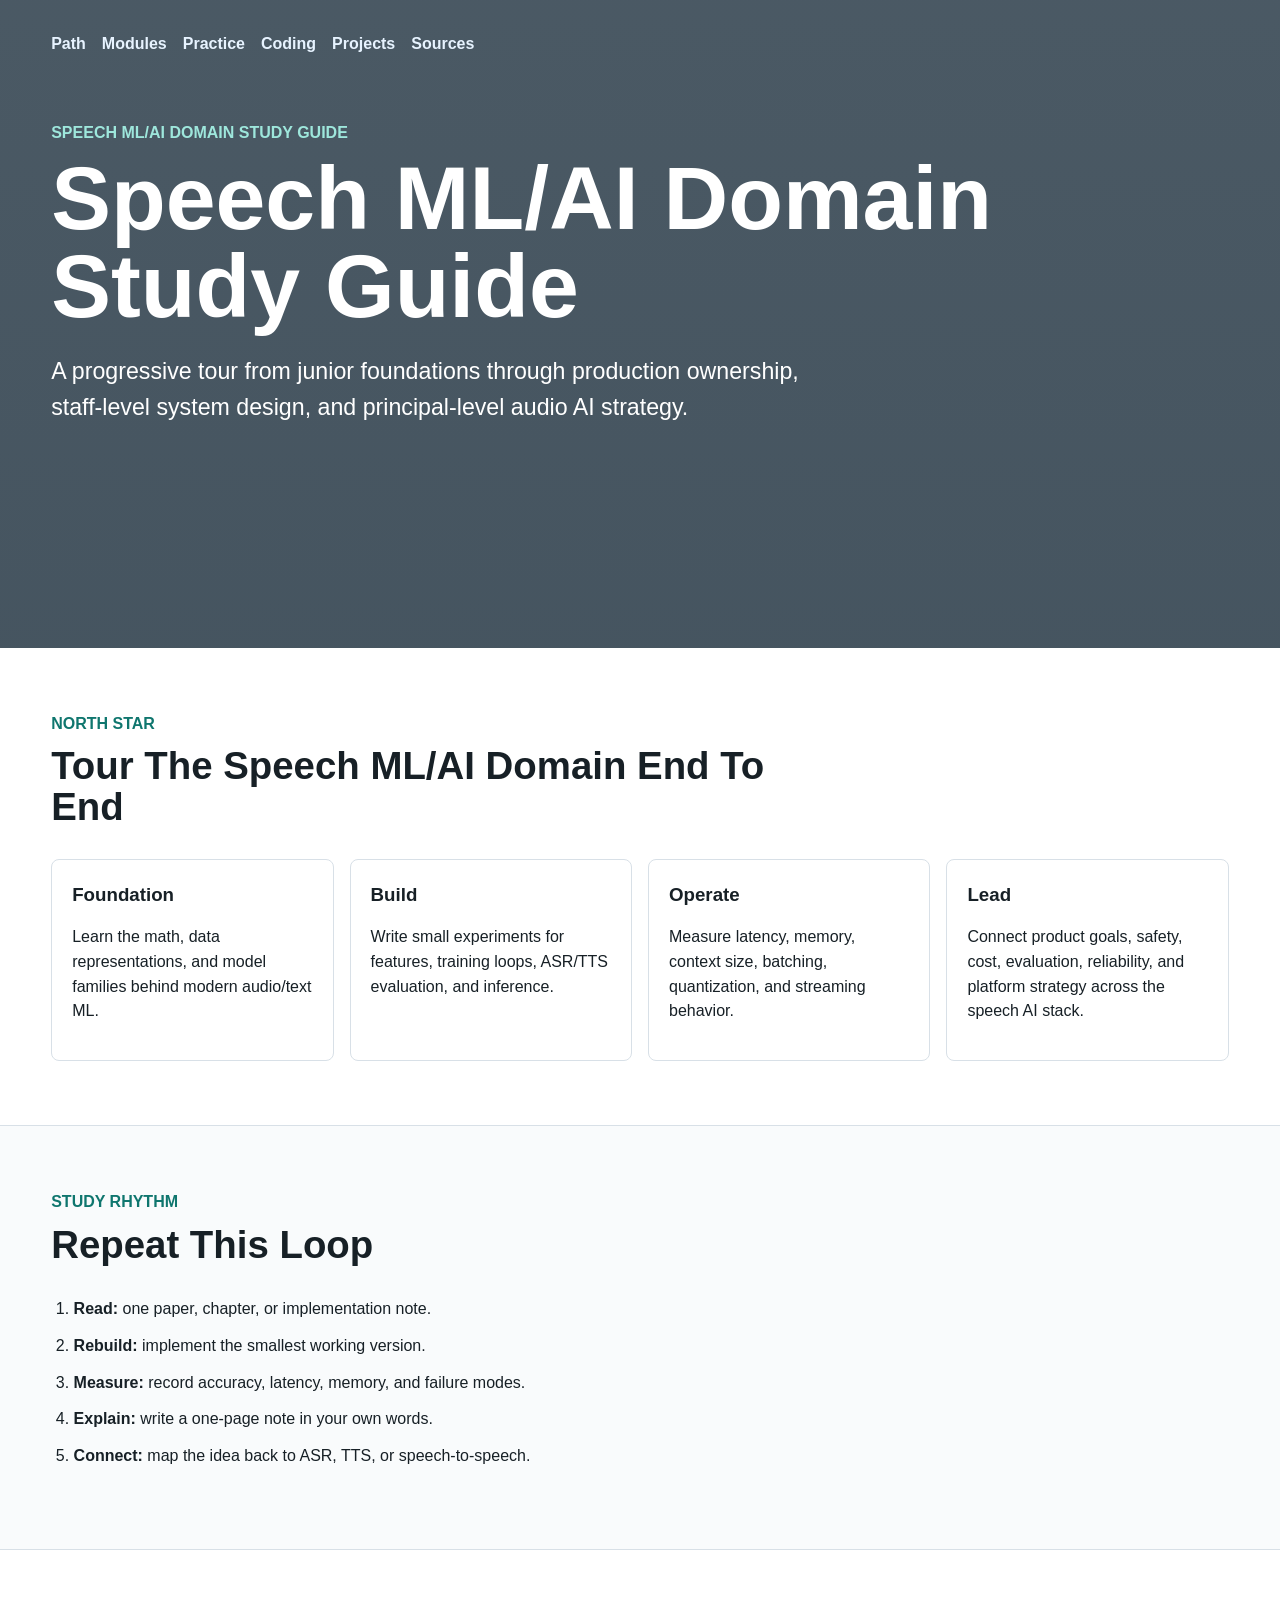
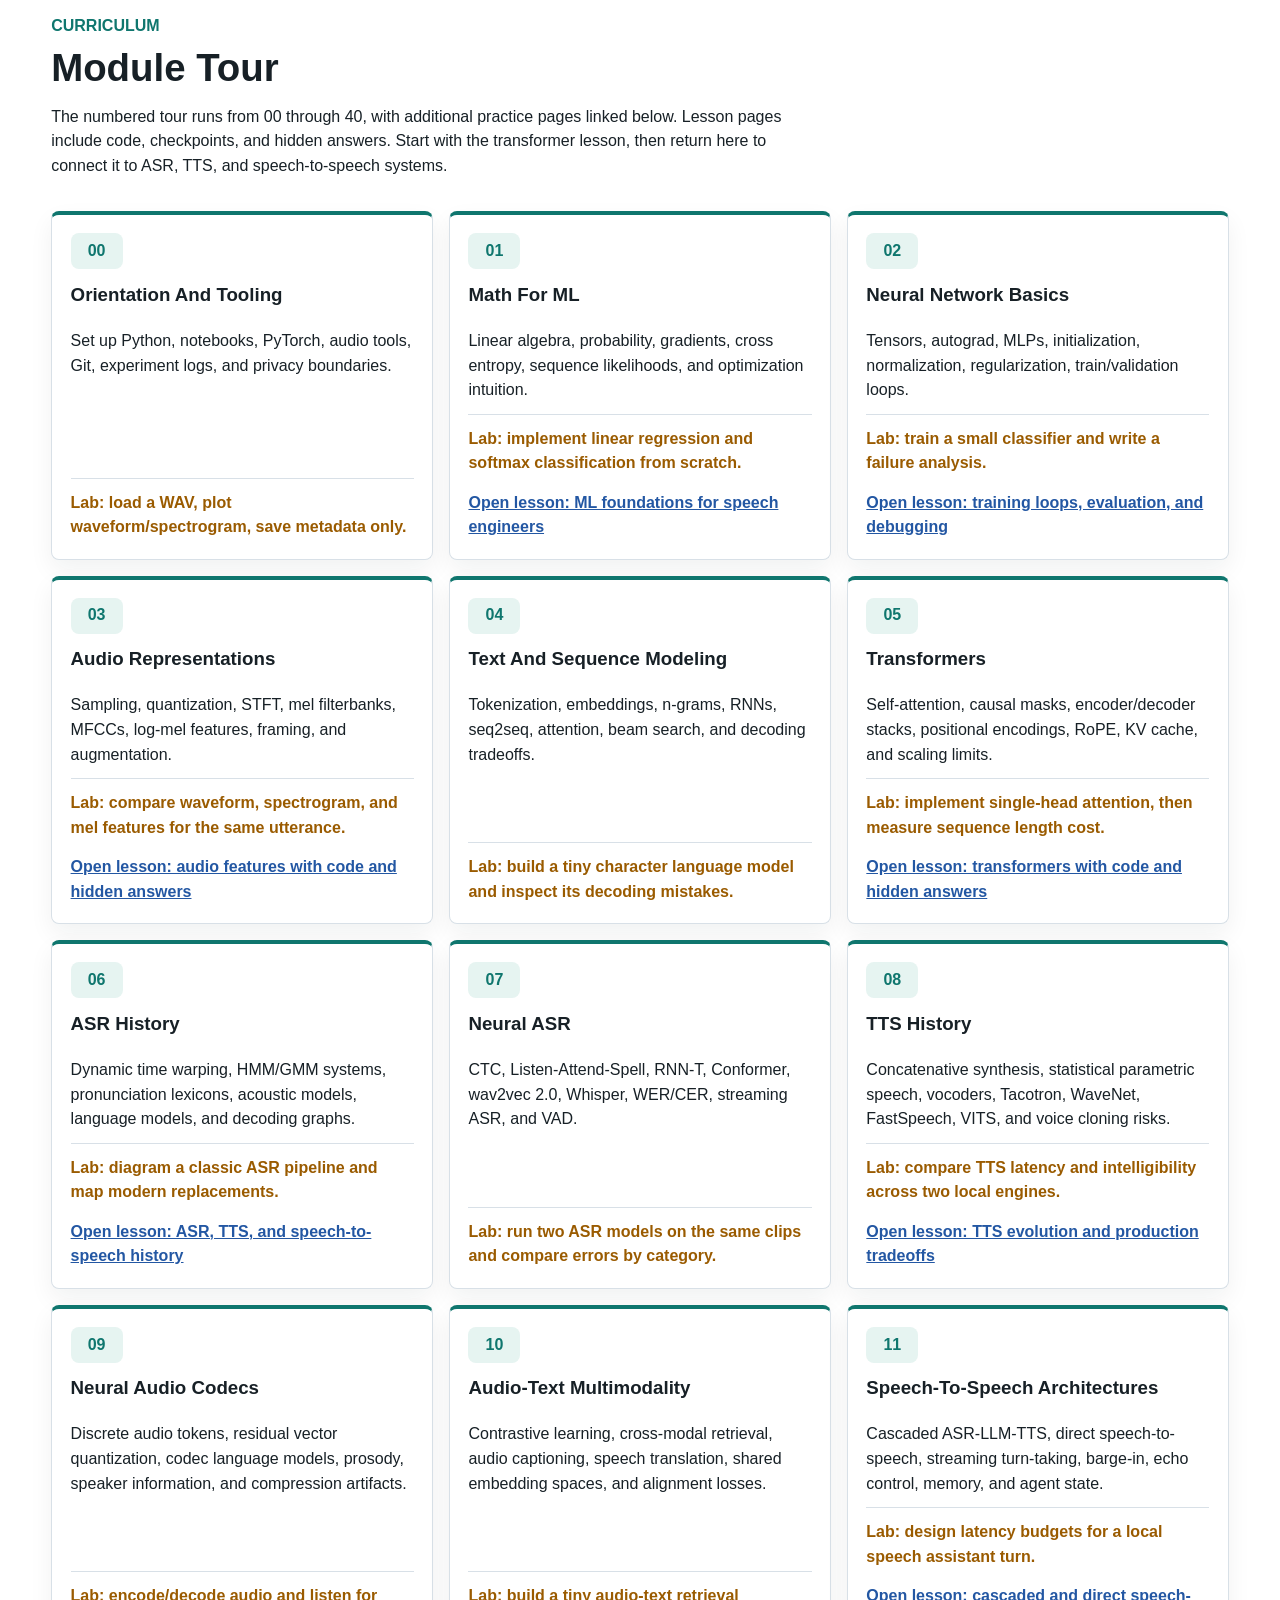
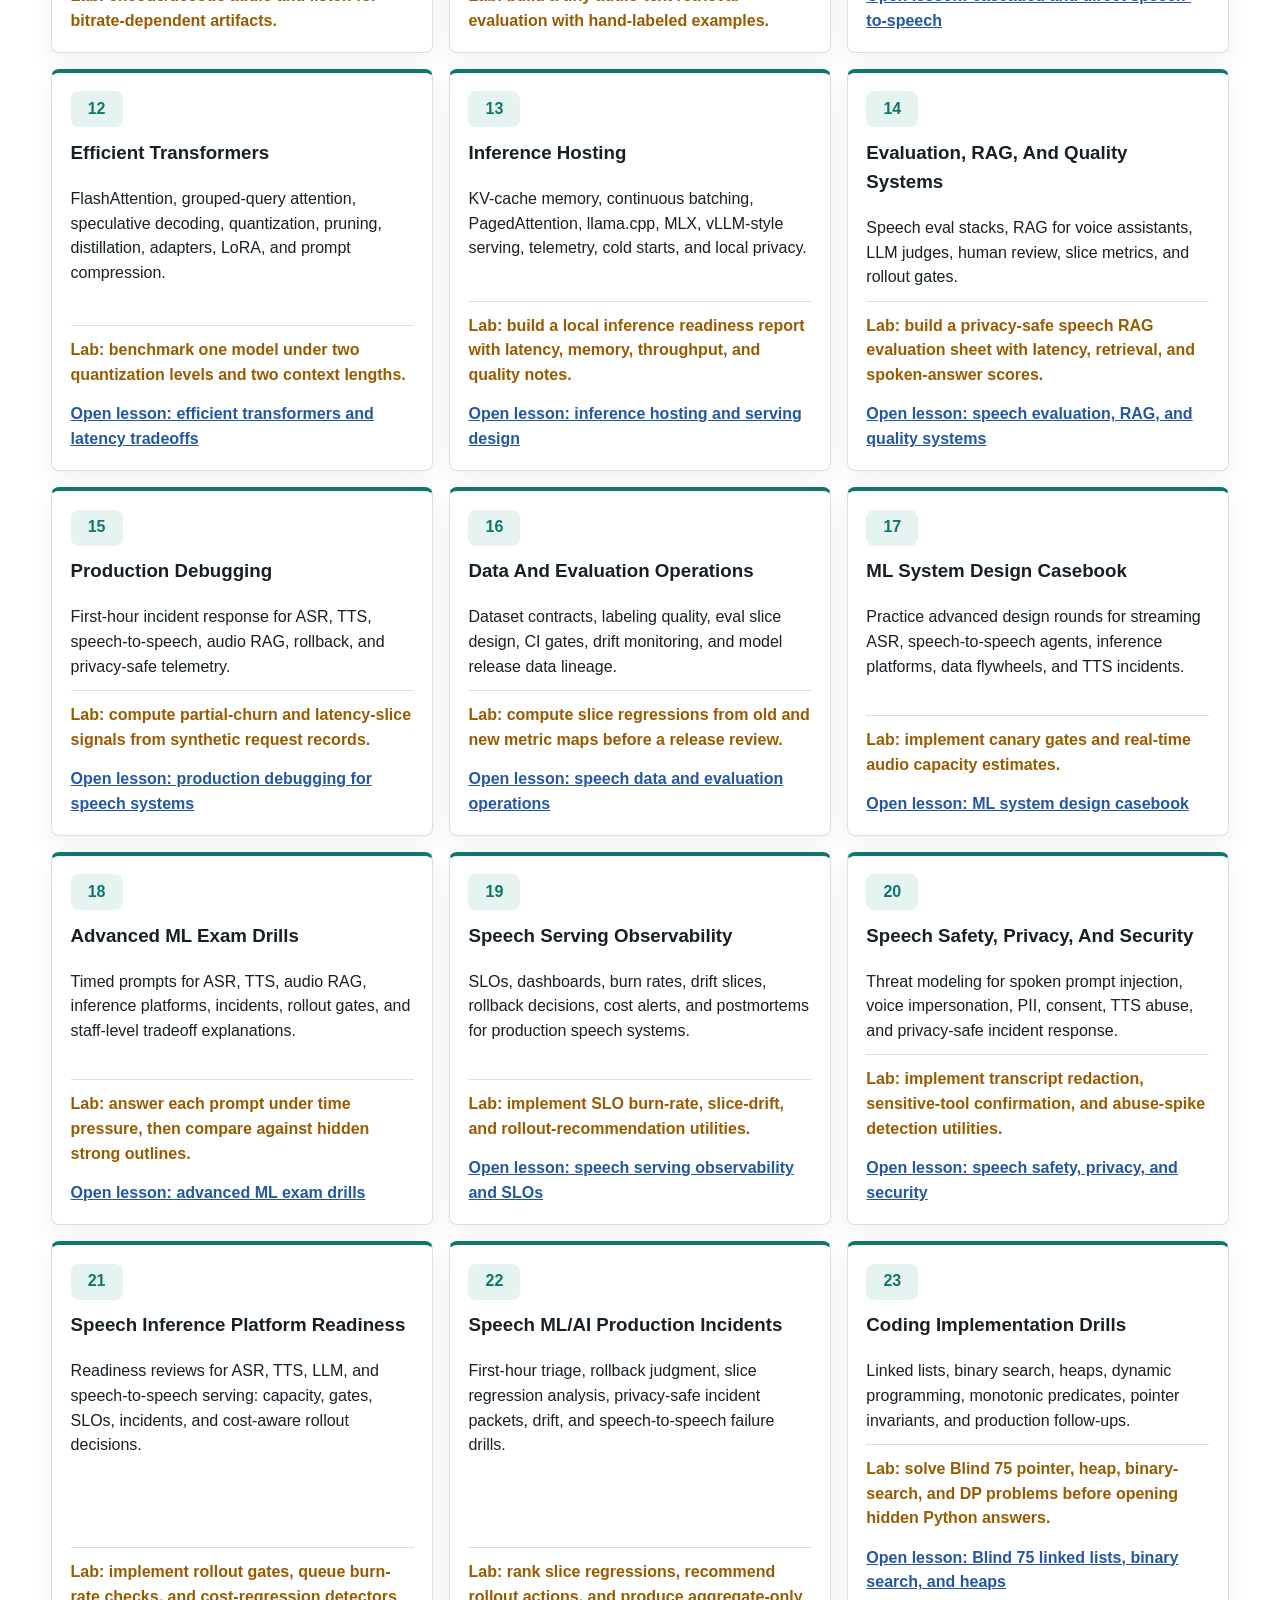
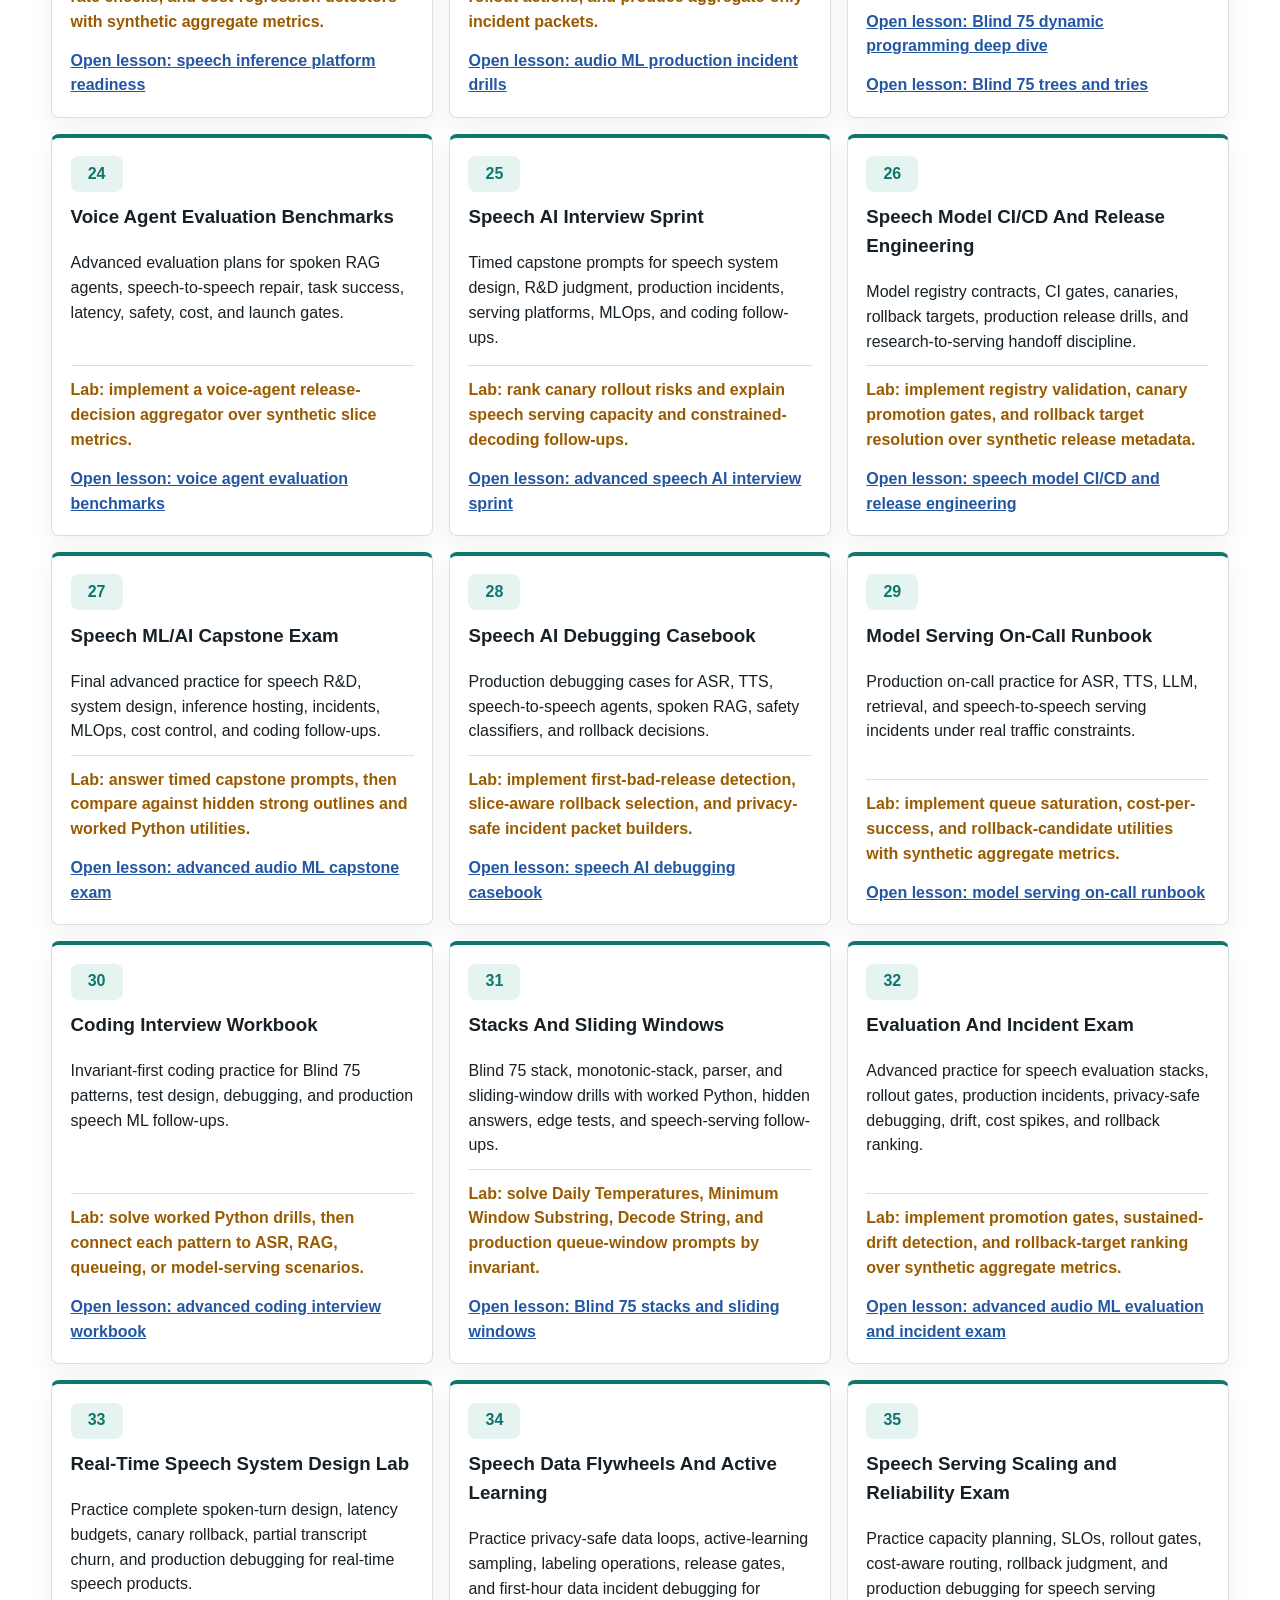
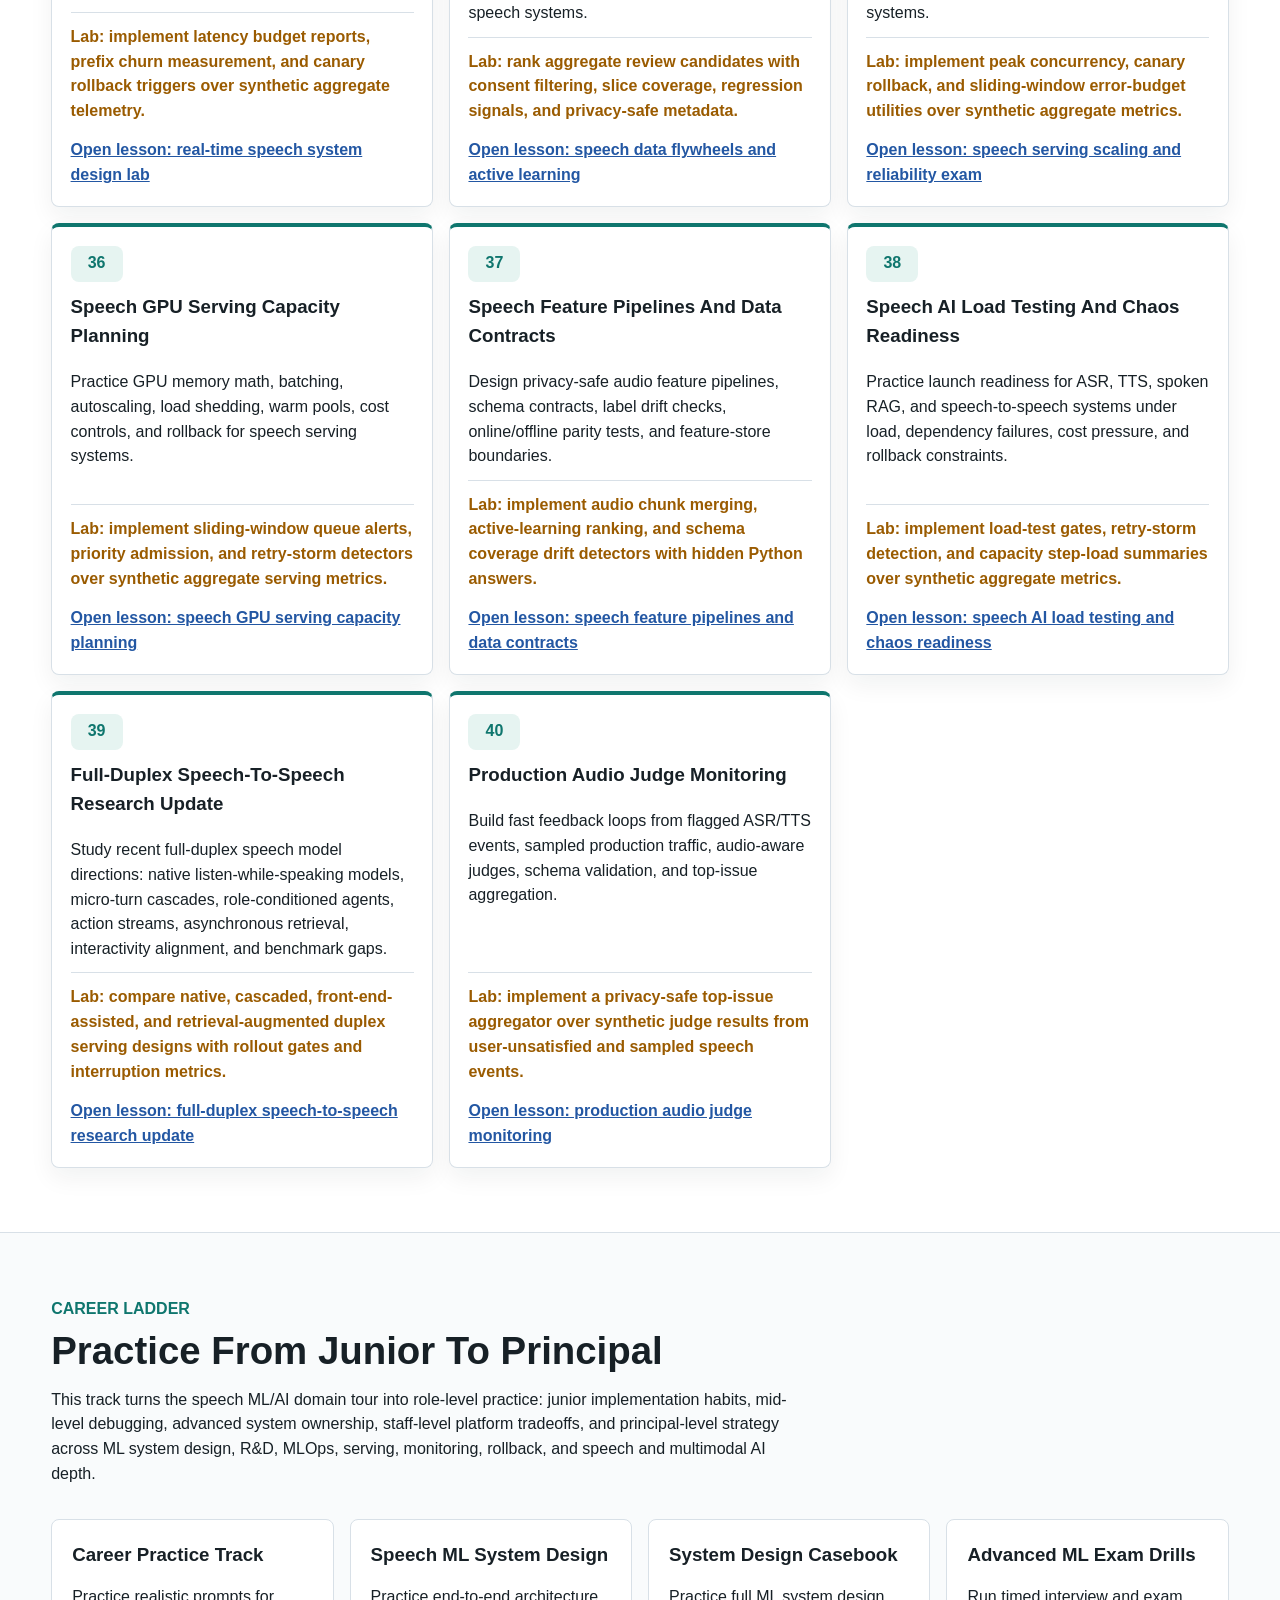
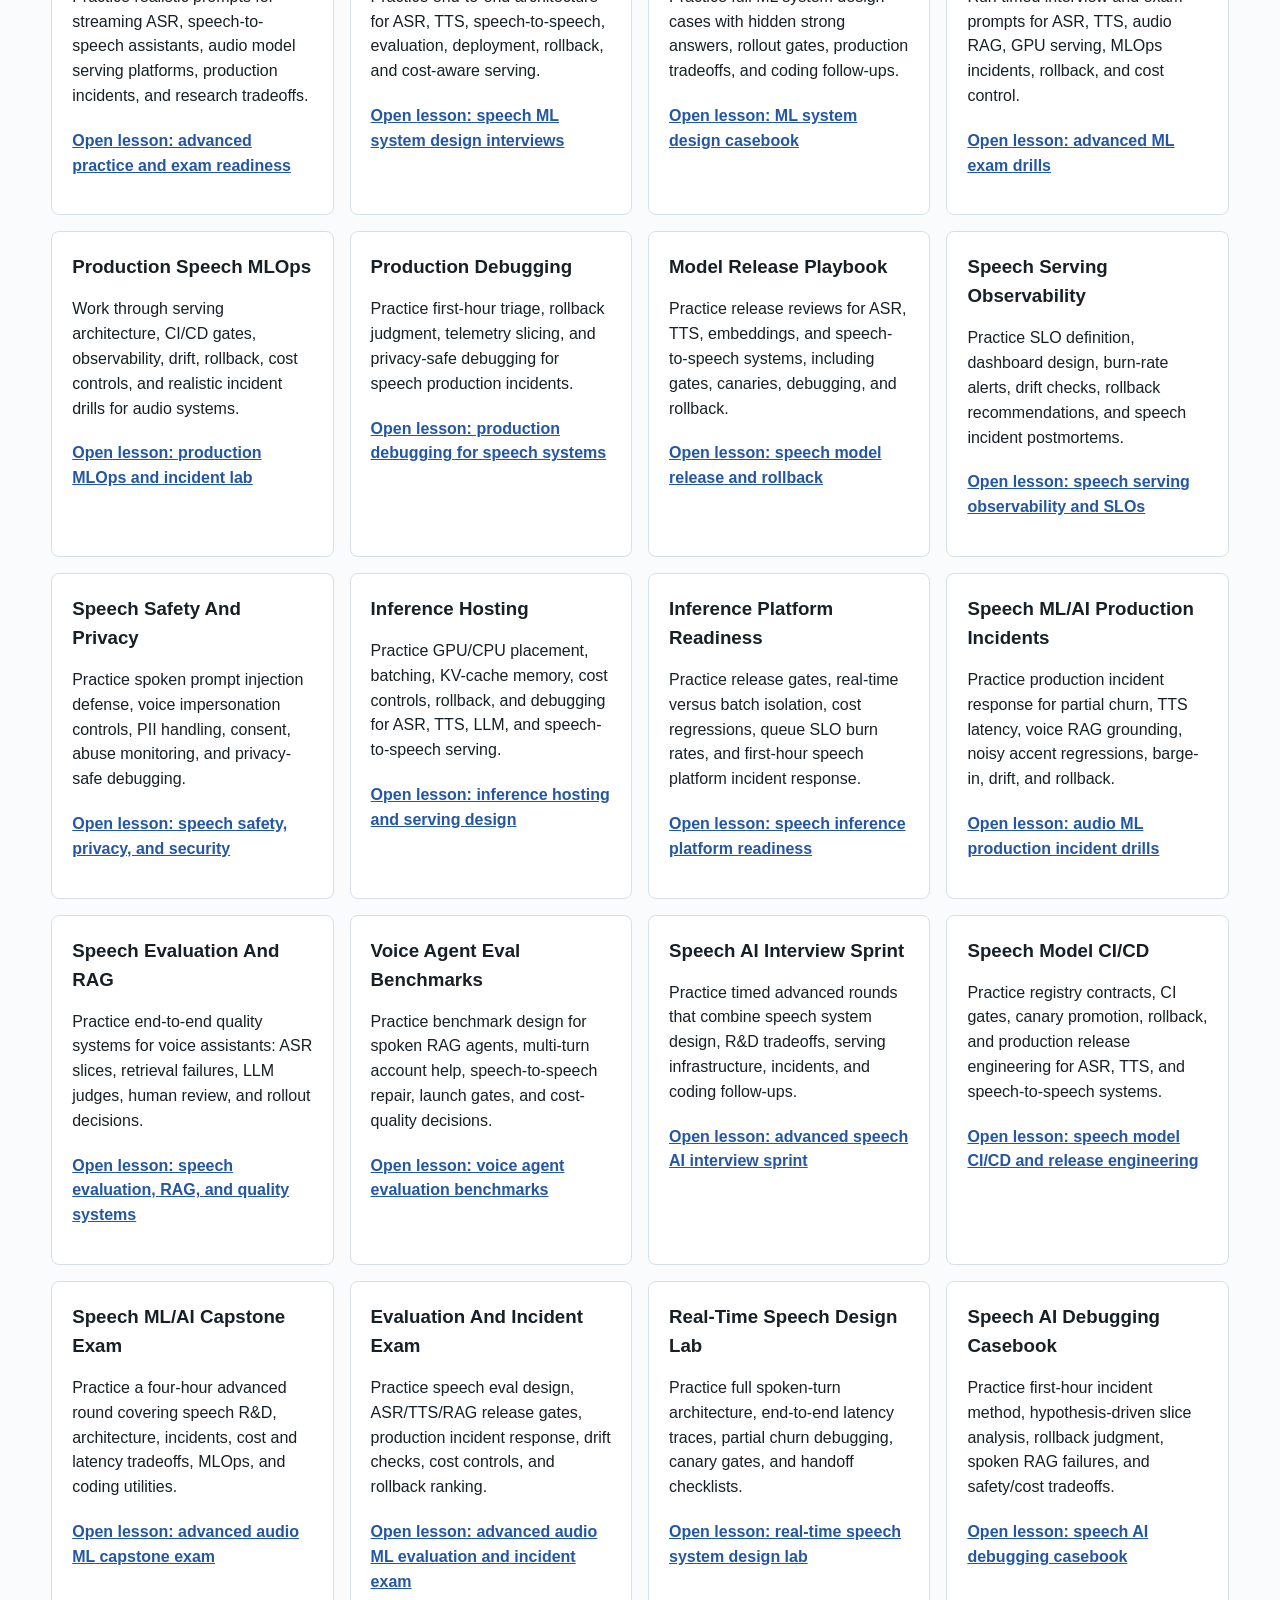
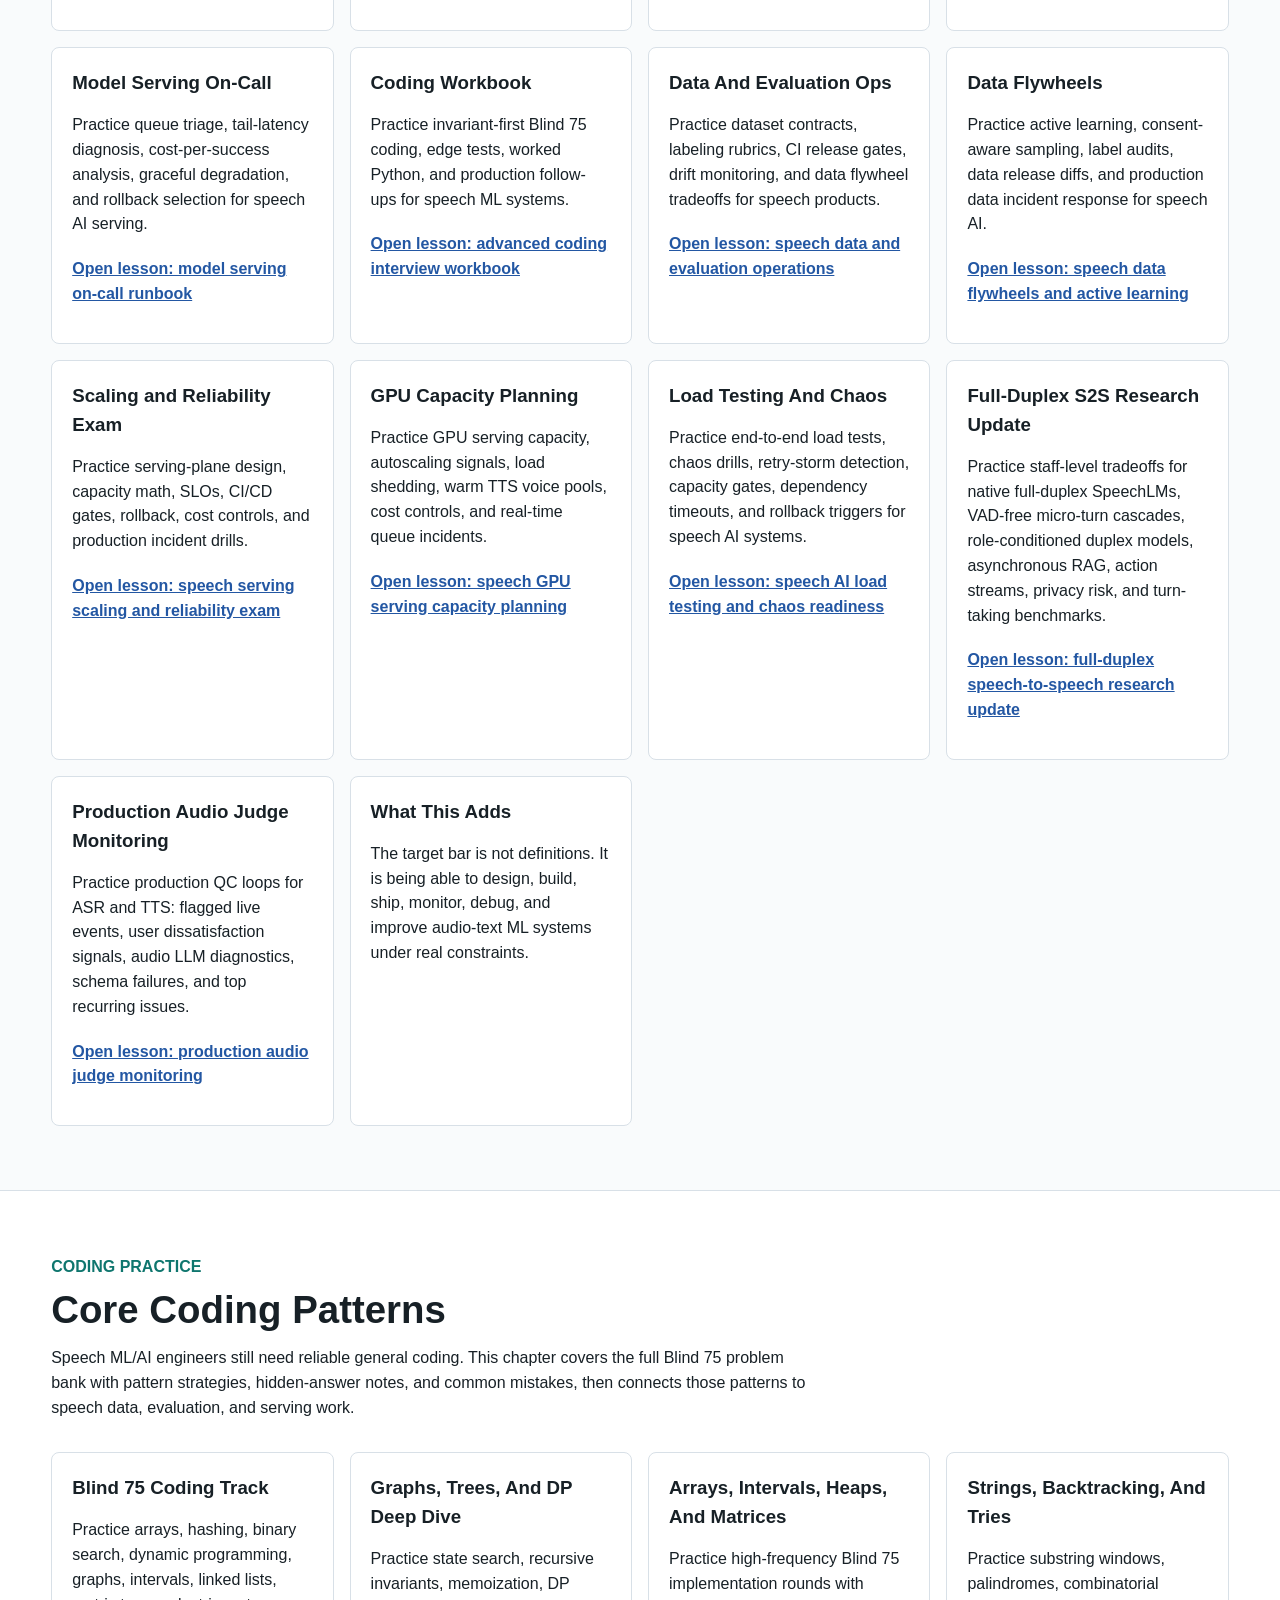
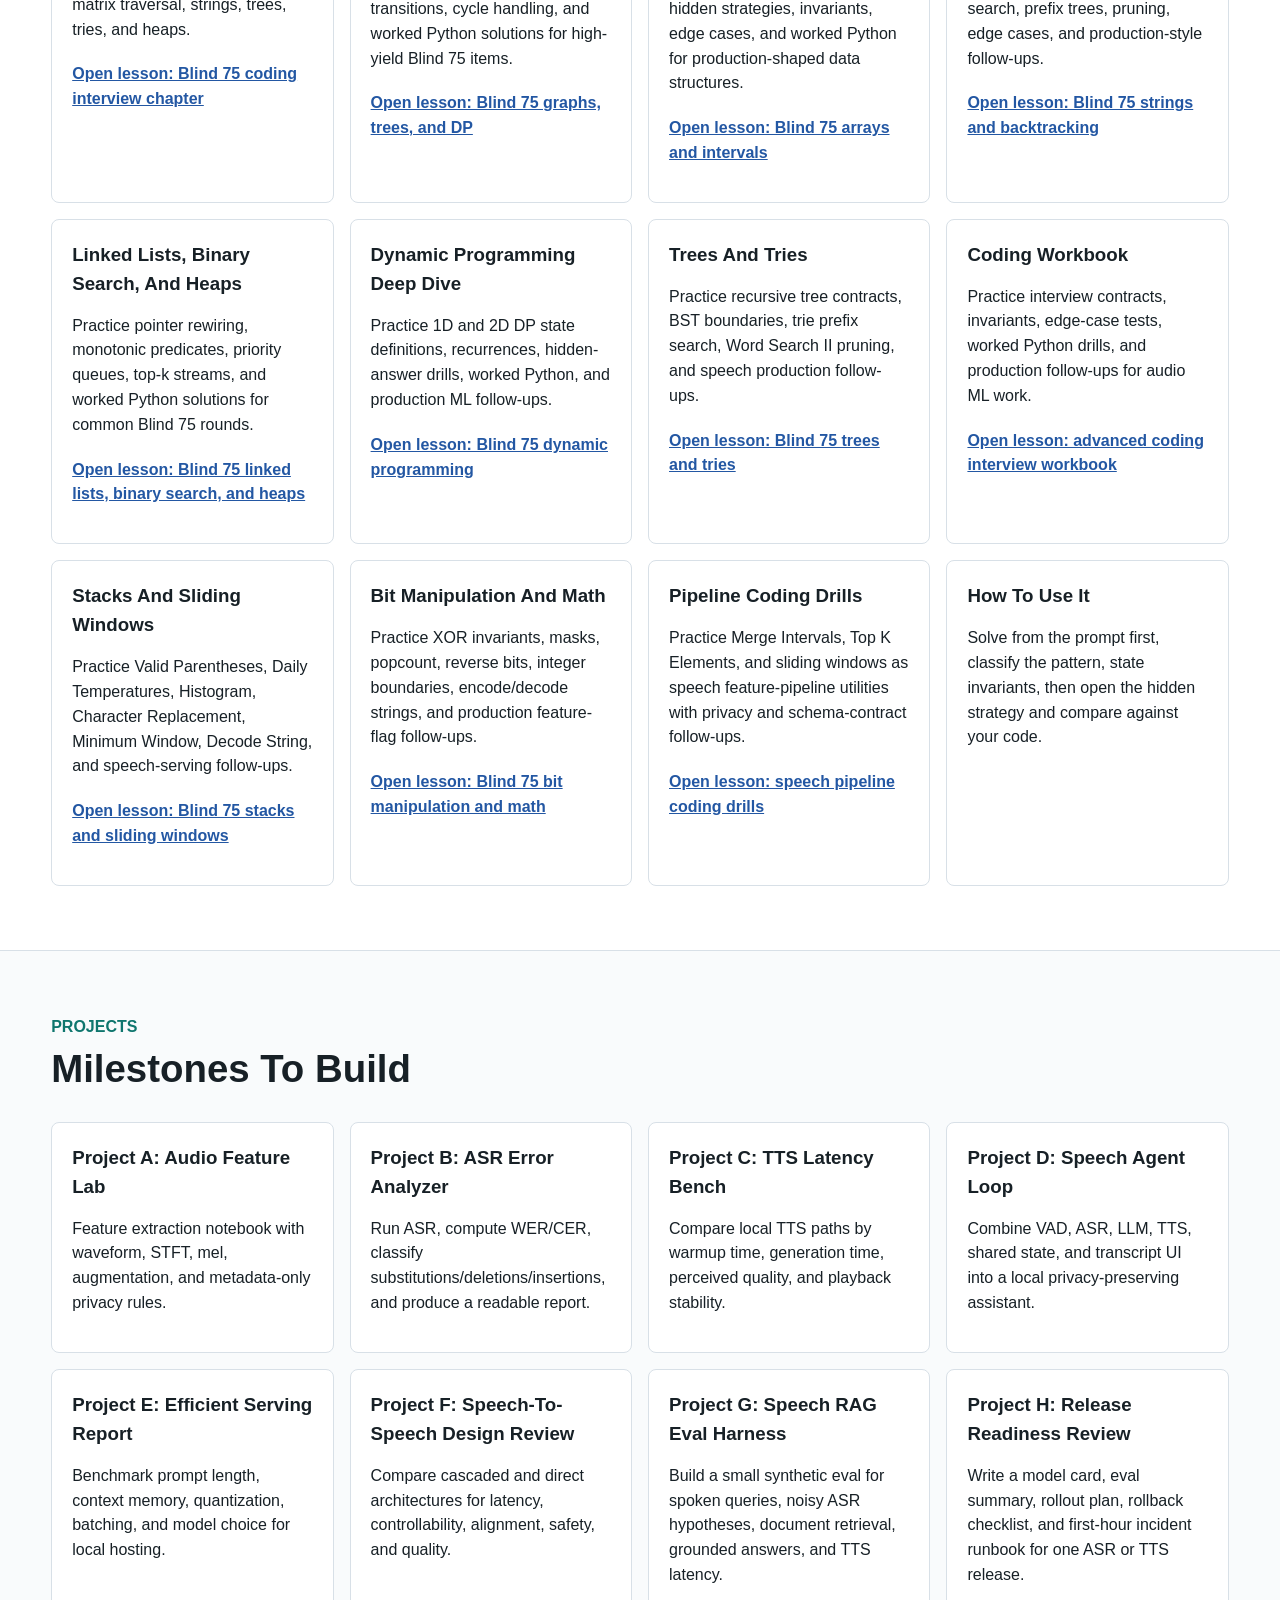
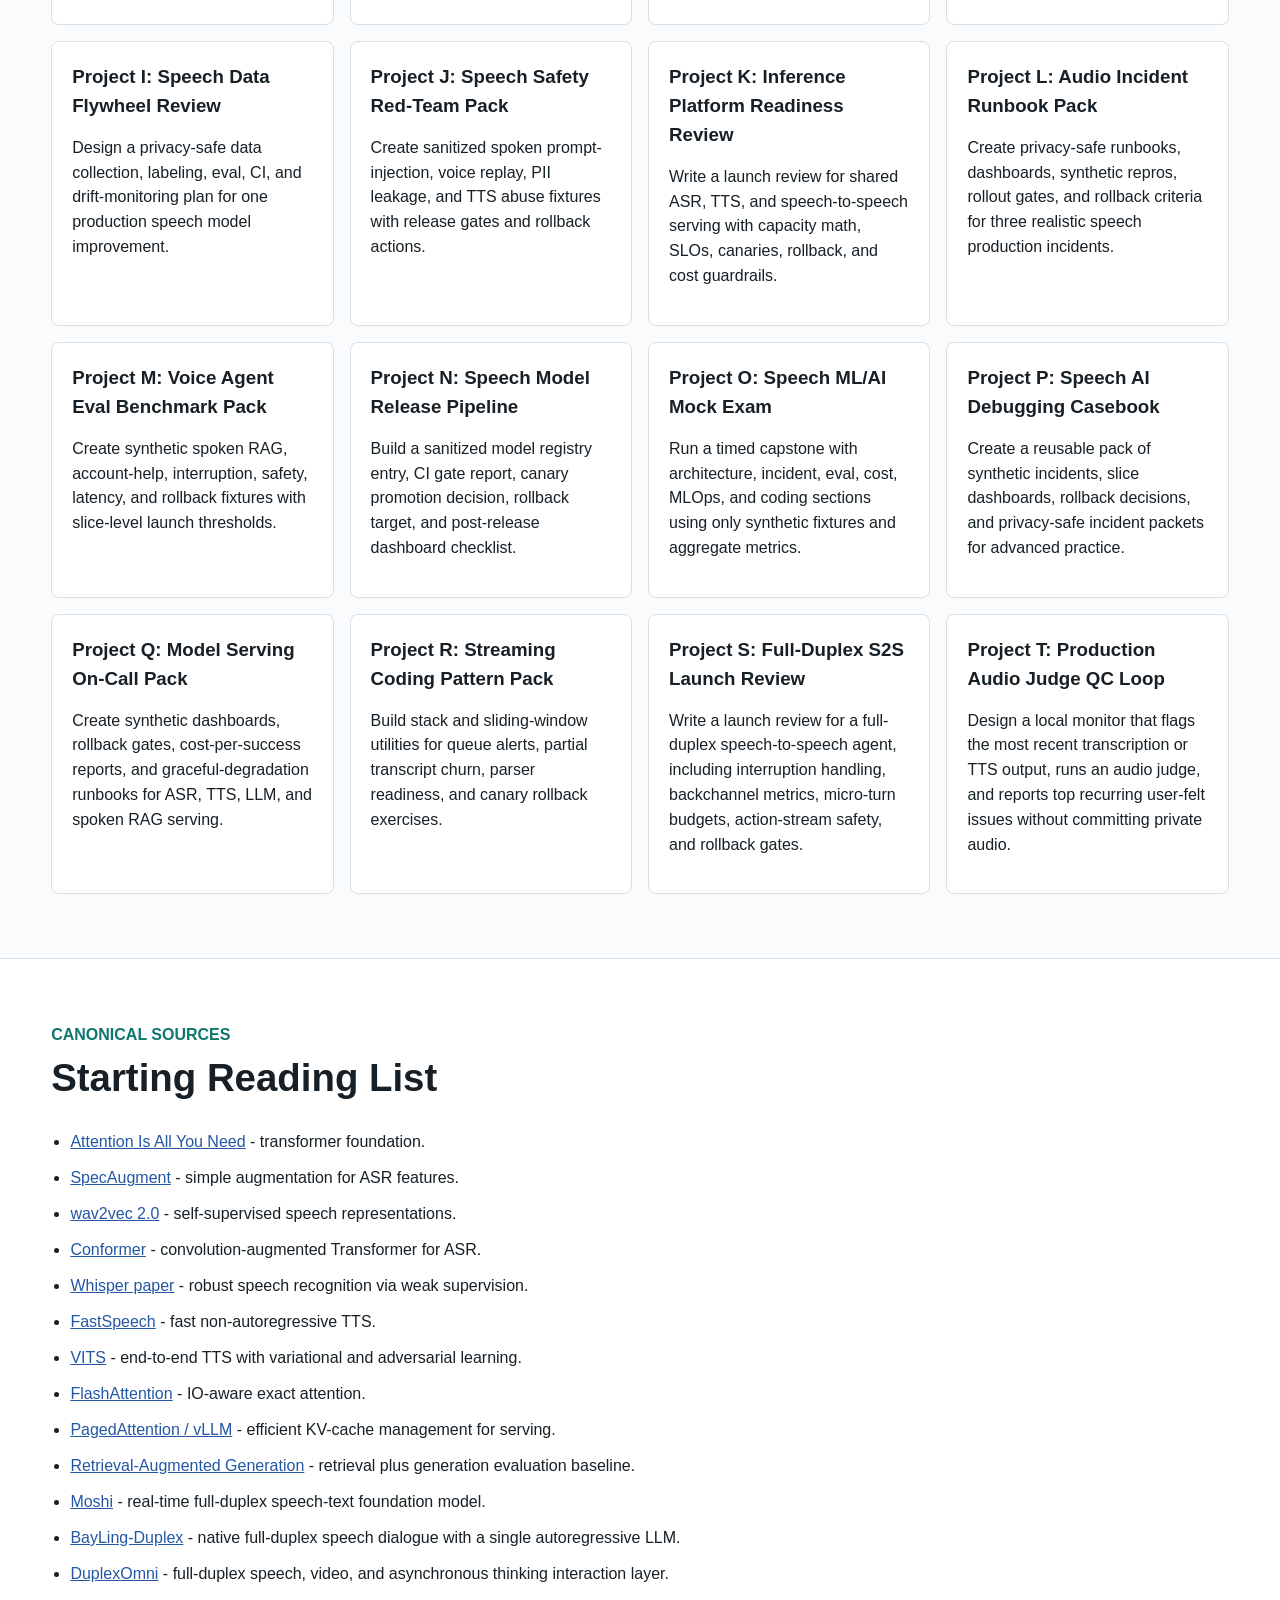
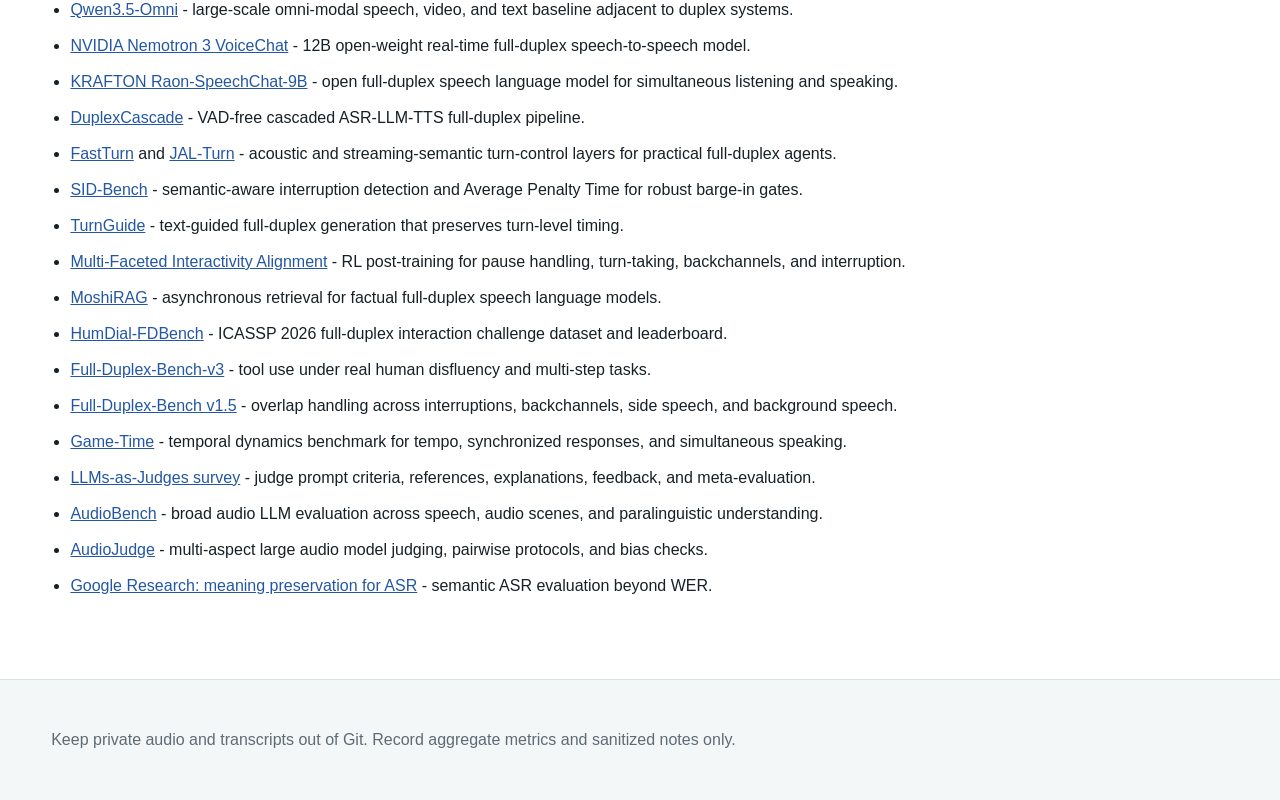
==== commit e12e86ac: "Tighten speech serving reliability exam drills" ====
--- a/index.html
+++ b/index.html
@@ -320,7 +320,7 @@
         </article>
         <article>
           <span>35</span>
-          <h3>Speech Serving Scaling And Reliability Exam</h3>
+          <h3>Speech Serving Scaling and Reliability Exam</h3>
           <p>Practice capacity planning, SLOs, rollout gates, cost-aware routing, rollback judgment, and production debugging for speech serving systems.</p>
           <p class="lab">Lab: implement peak concurrency, canary rollback, and sliding-window error-budget utilities over synthetic aggregate metrics.</p>
           <p><a class="lesson-link" href="lessons/speech-serving-scaling-reliability-exam.html">Open lesson: speech serving scaling and reliability exam</a></p>
@@ -497,7 +497,7 @@
           <p><a class="lesson-link" href="lessons/speech-data-flywheel-active-learning.html">Open lesson: speech data flywheels and active learning</a></p>
         </article>
         <article class="card">
-          <h3>Scaling And Reliability Exam</h3>
+          <h3>Scaling and Reliability Exam</h3>
           <p>Practice serving-plane design, capacity math, SLOs, CI/CD gates, rollback, cost controls, and production incident drills.</p>
           <p><a class="lesson-link" href="lessons/speech-serving-scaling-reliability-exam.html">Open lesson: speech serving scaling and reliability exam</a></p>
         </article>
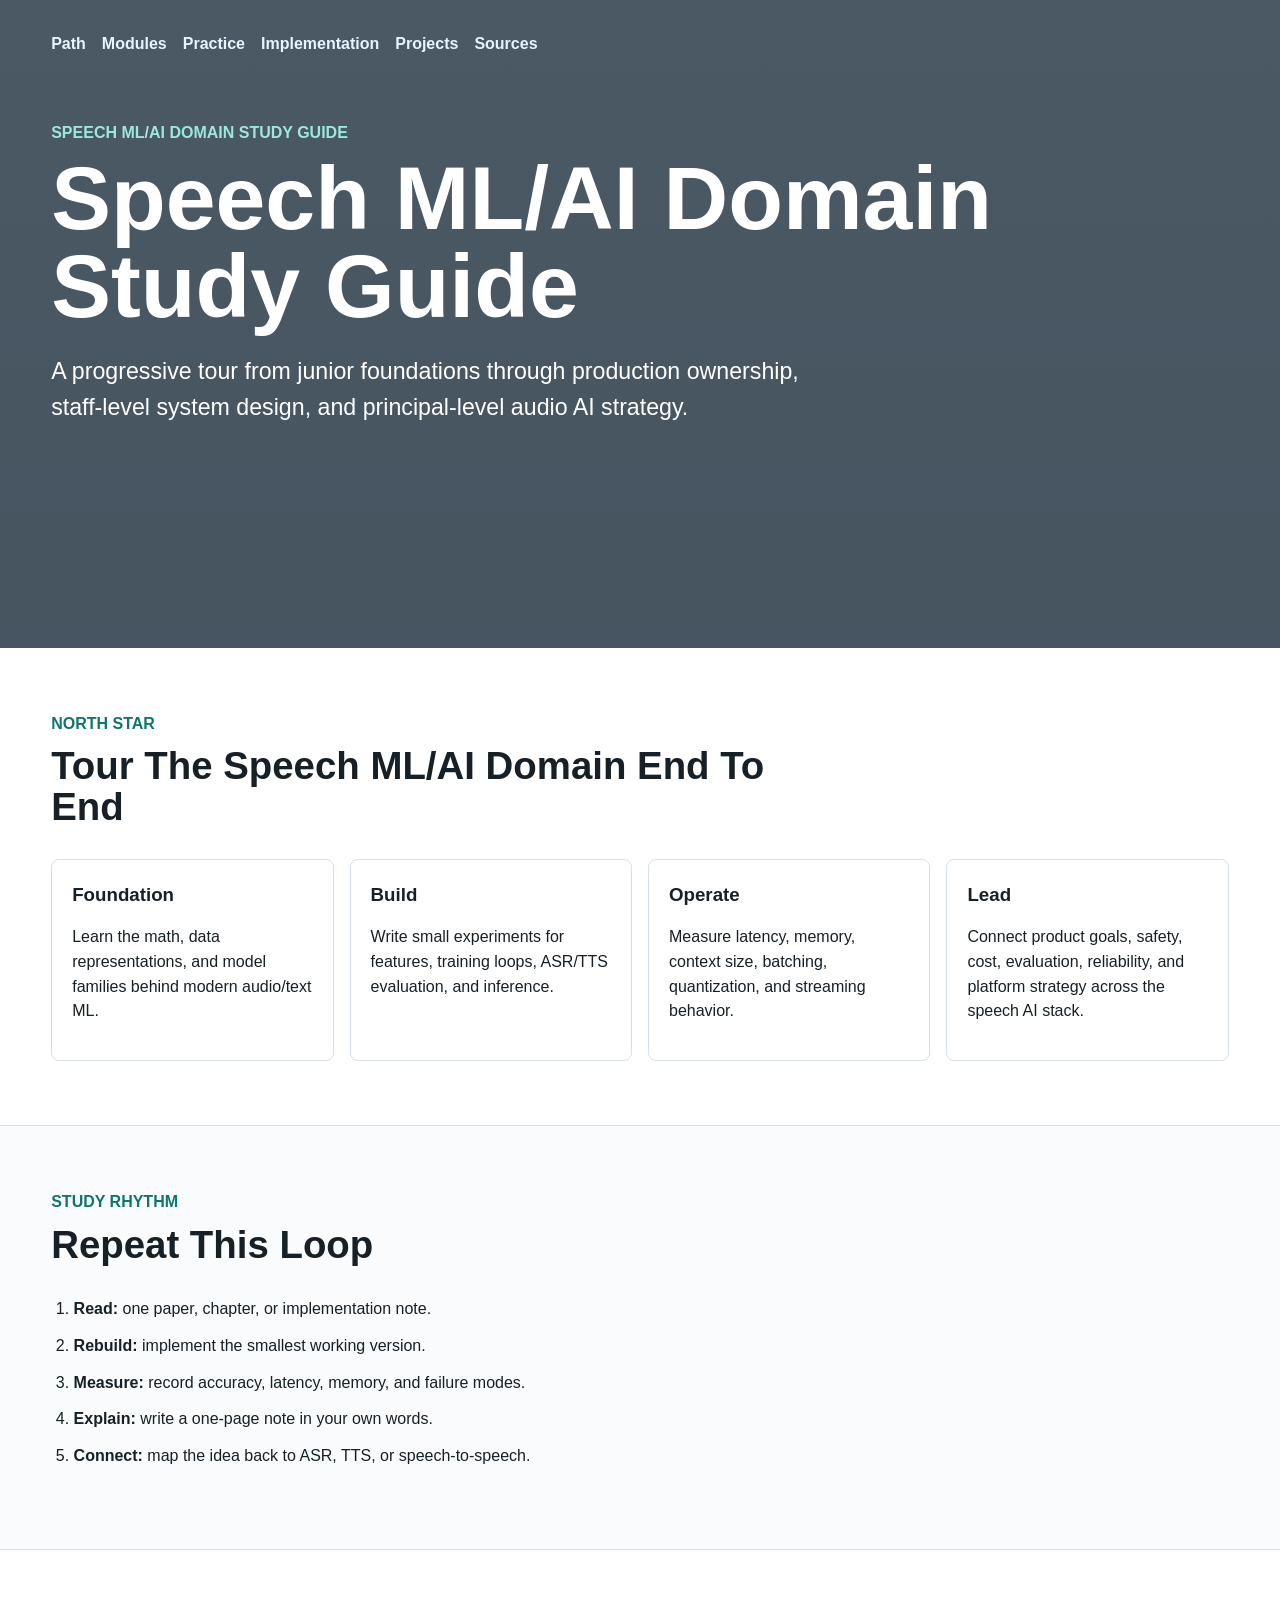
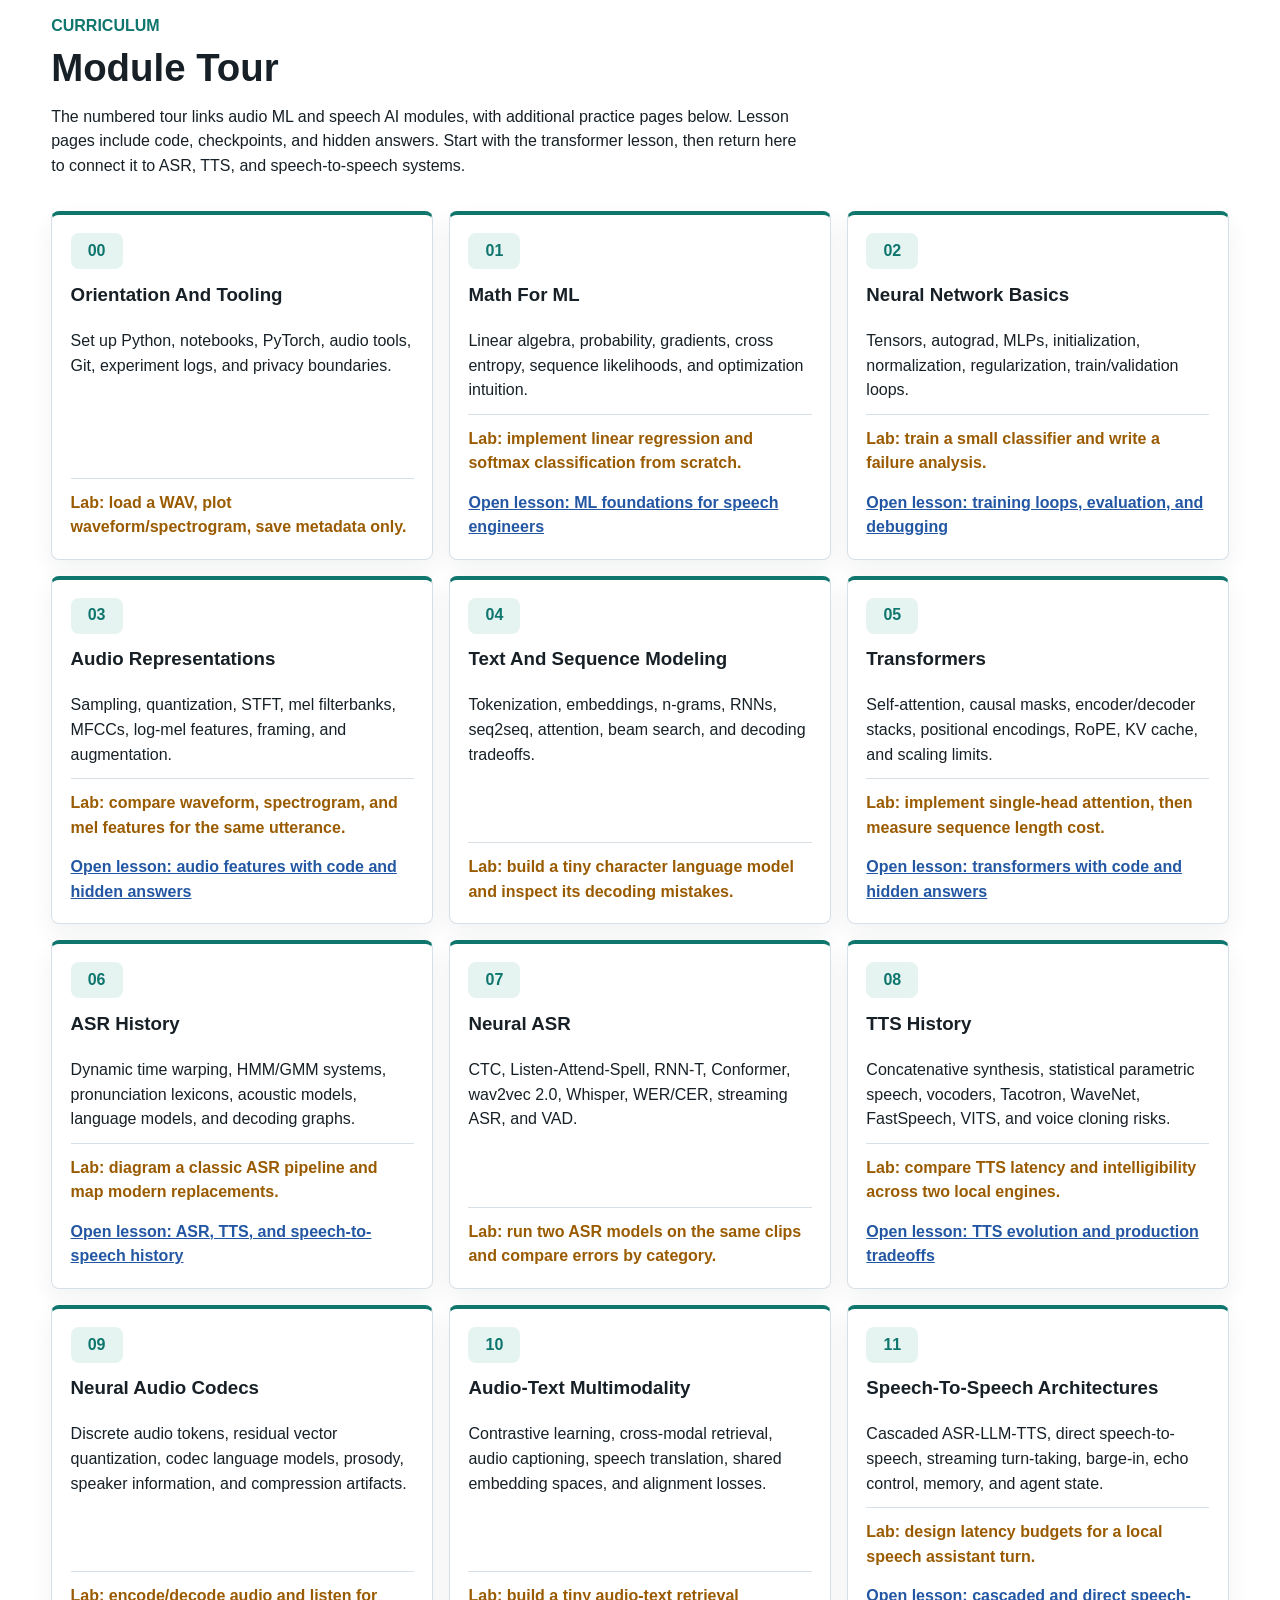
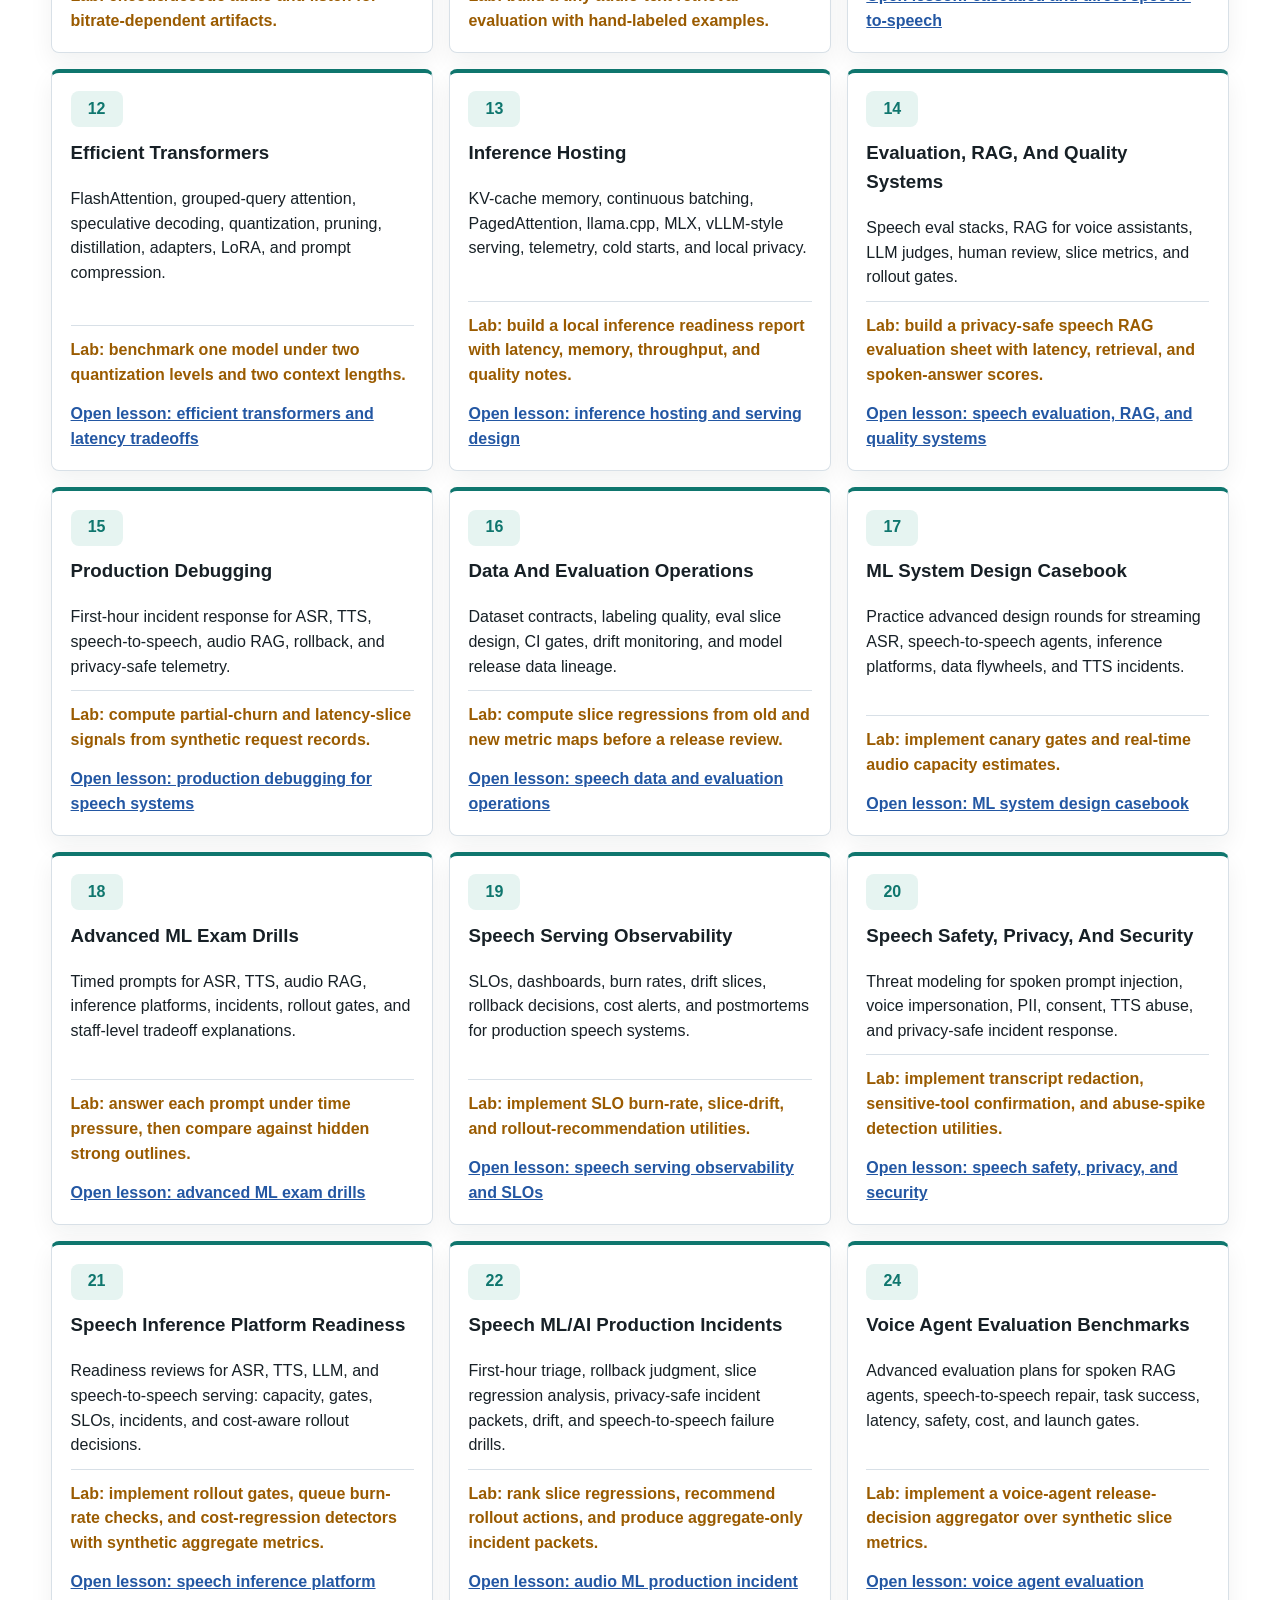
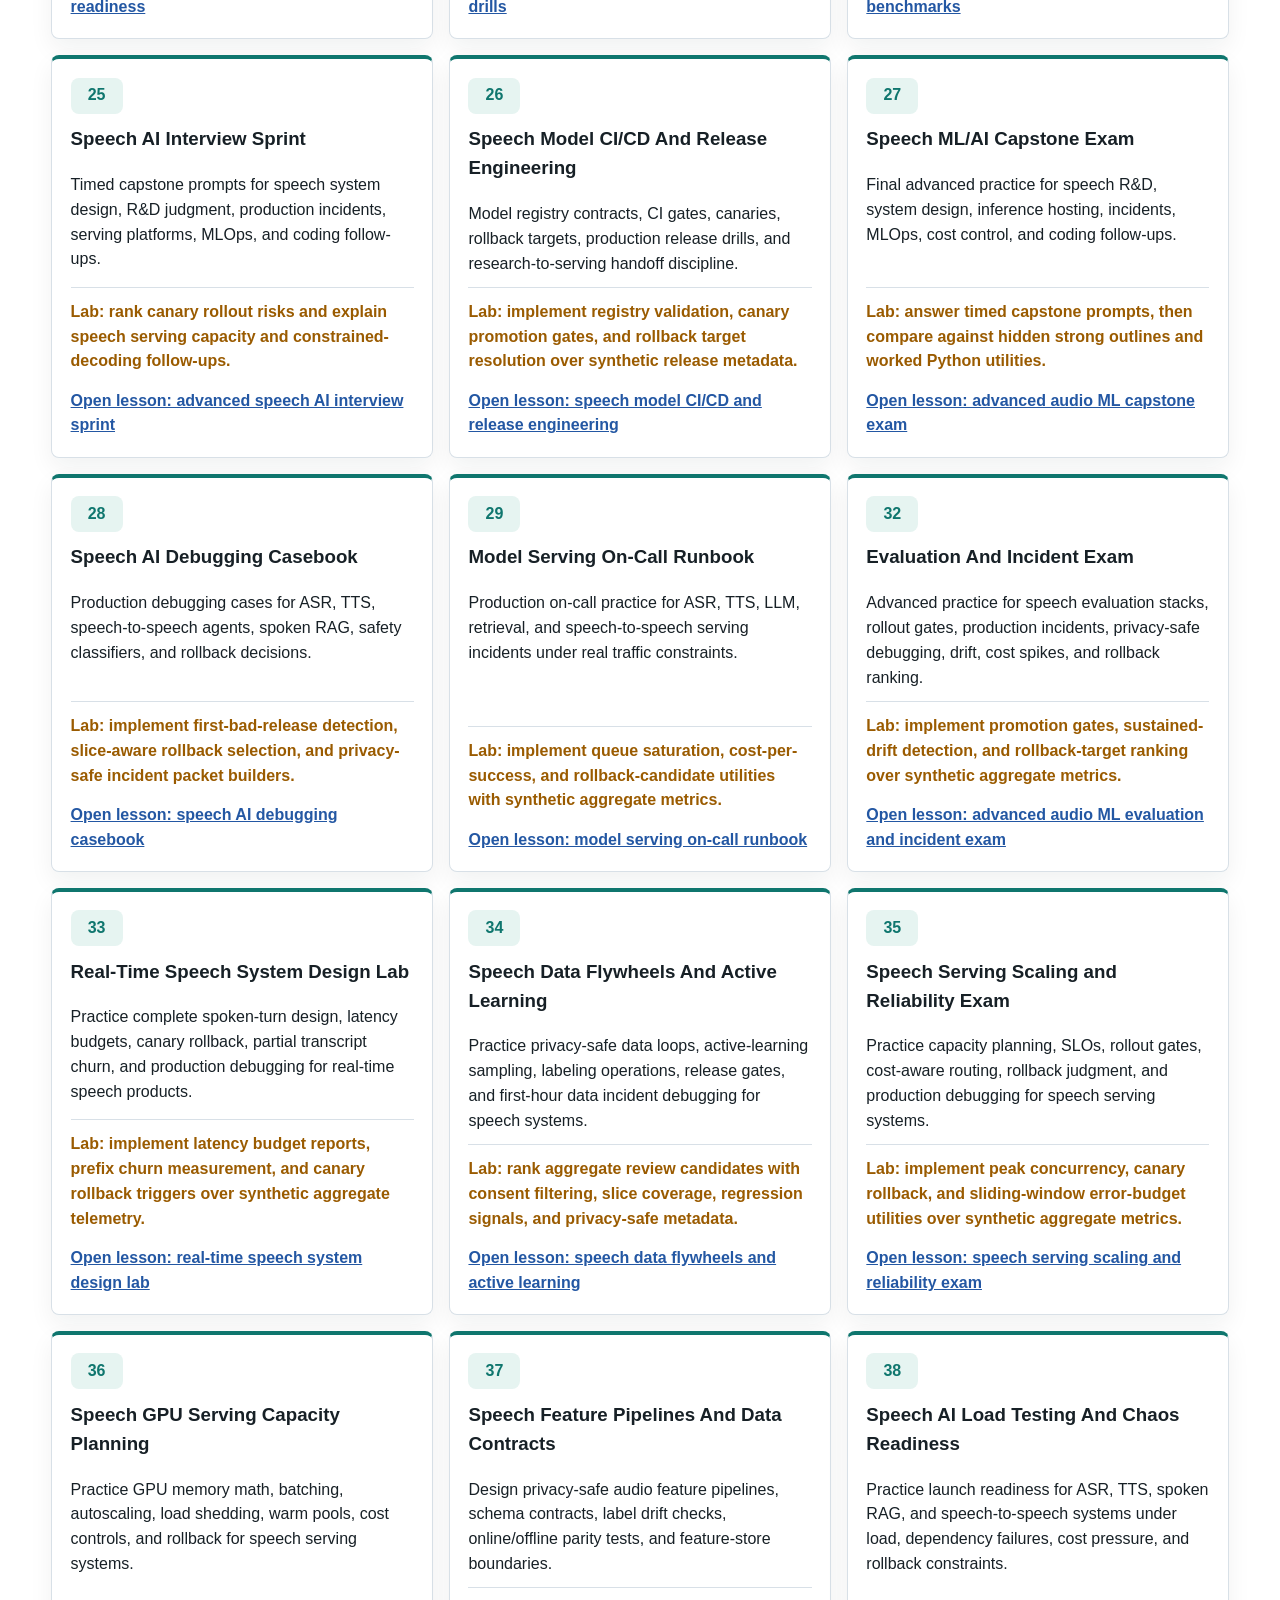
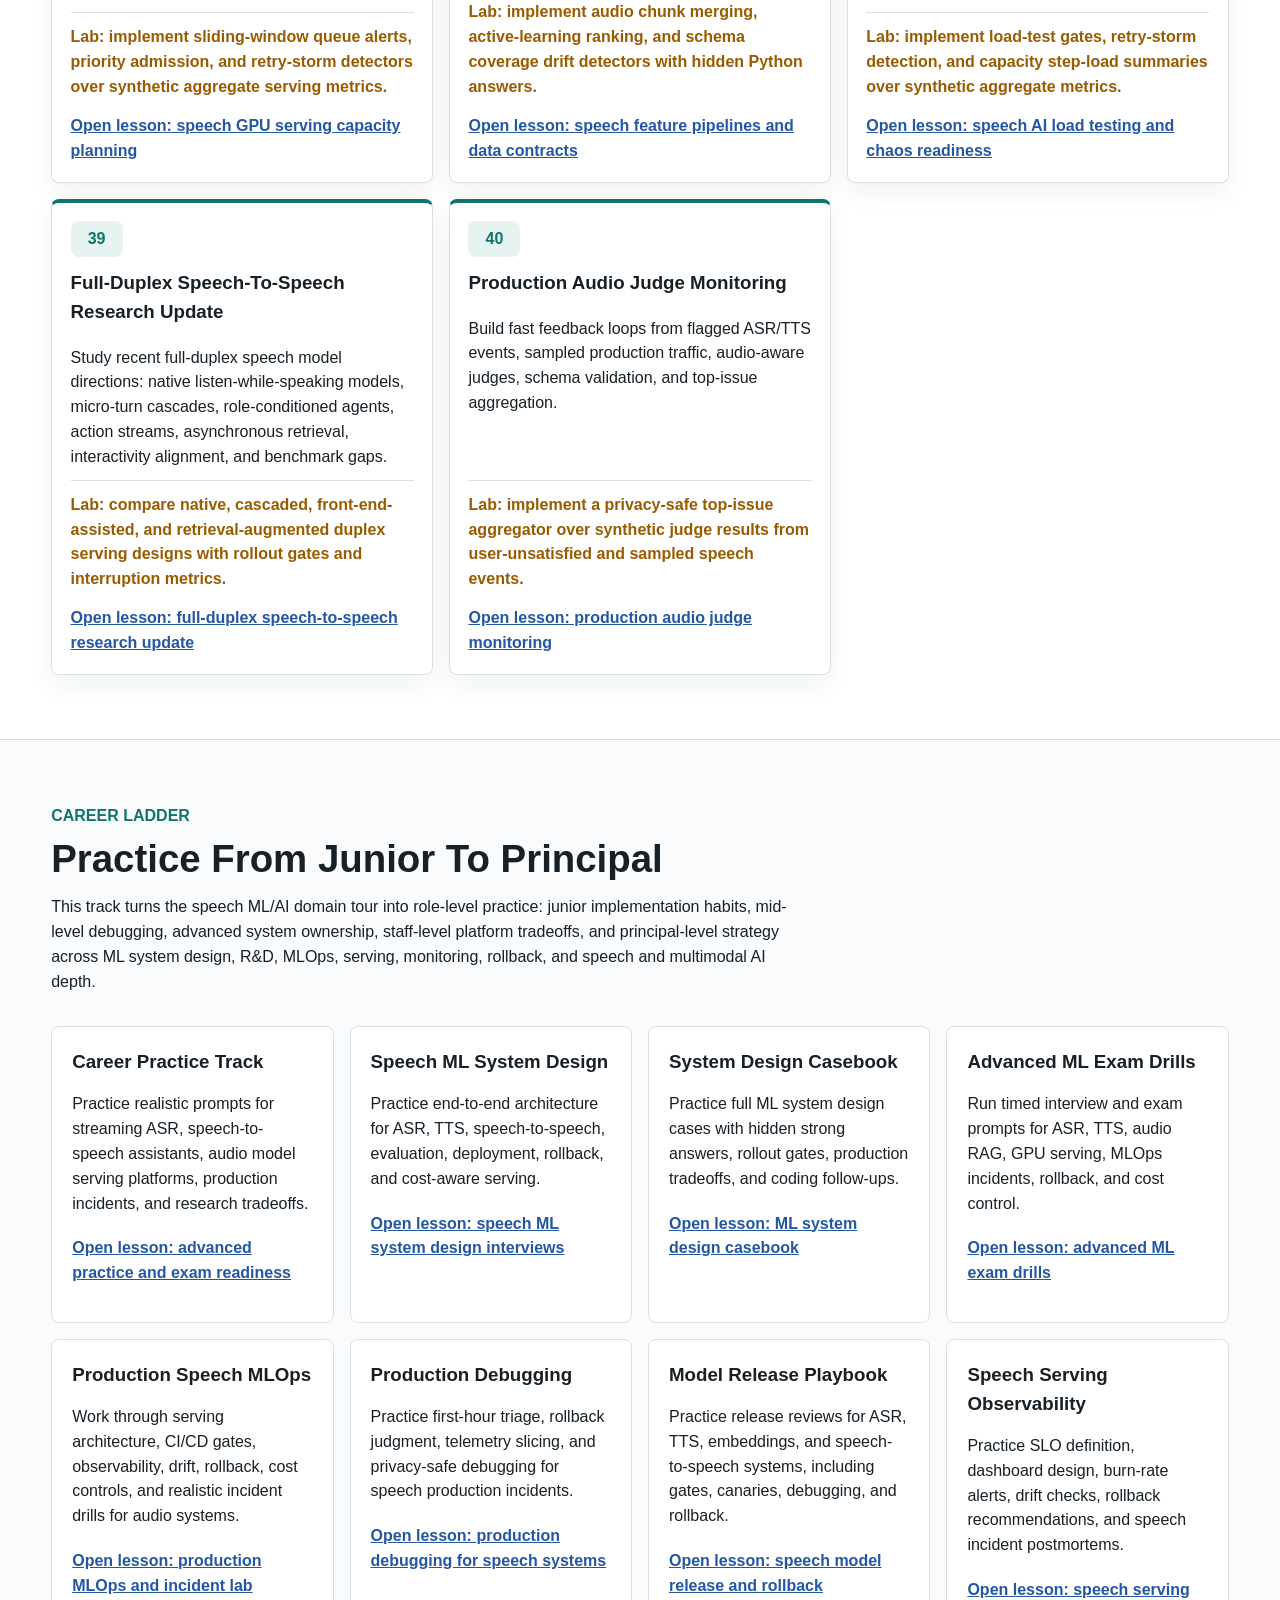
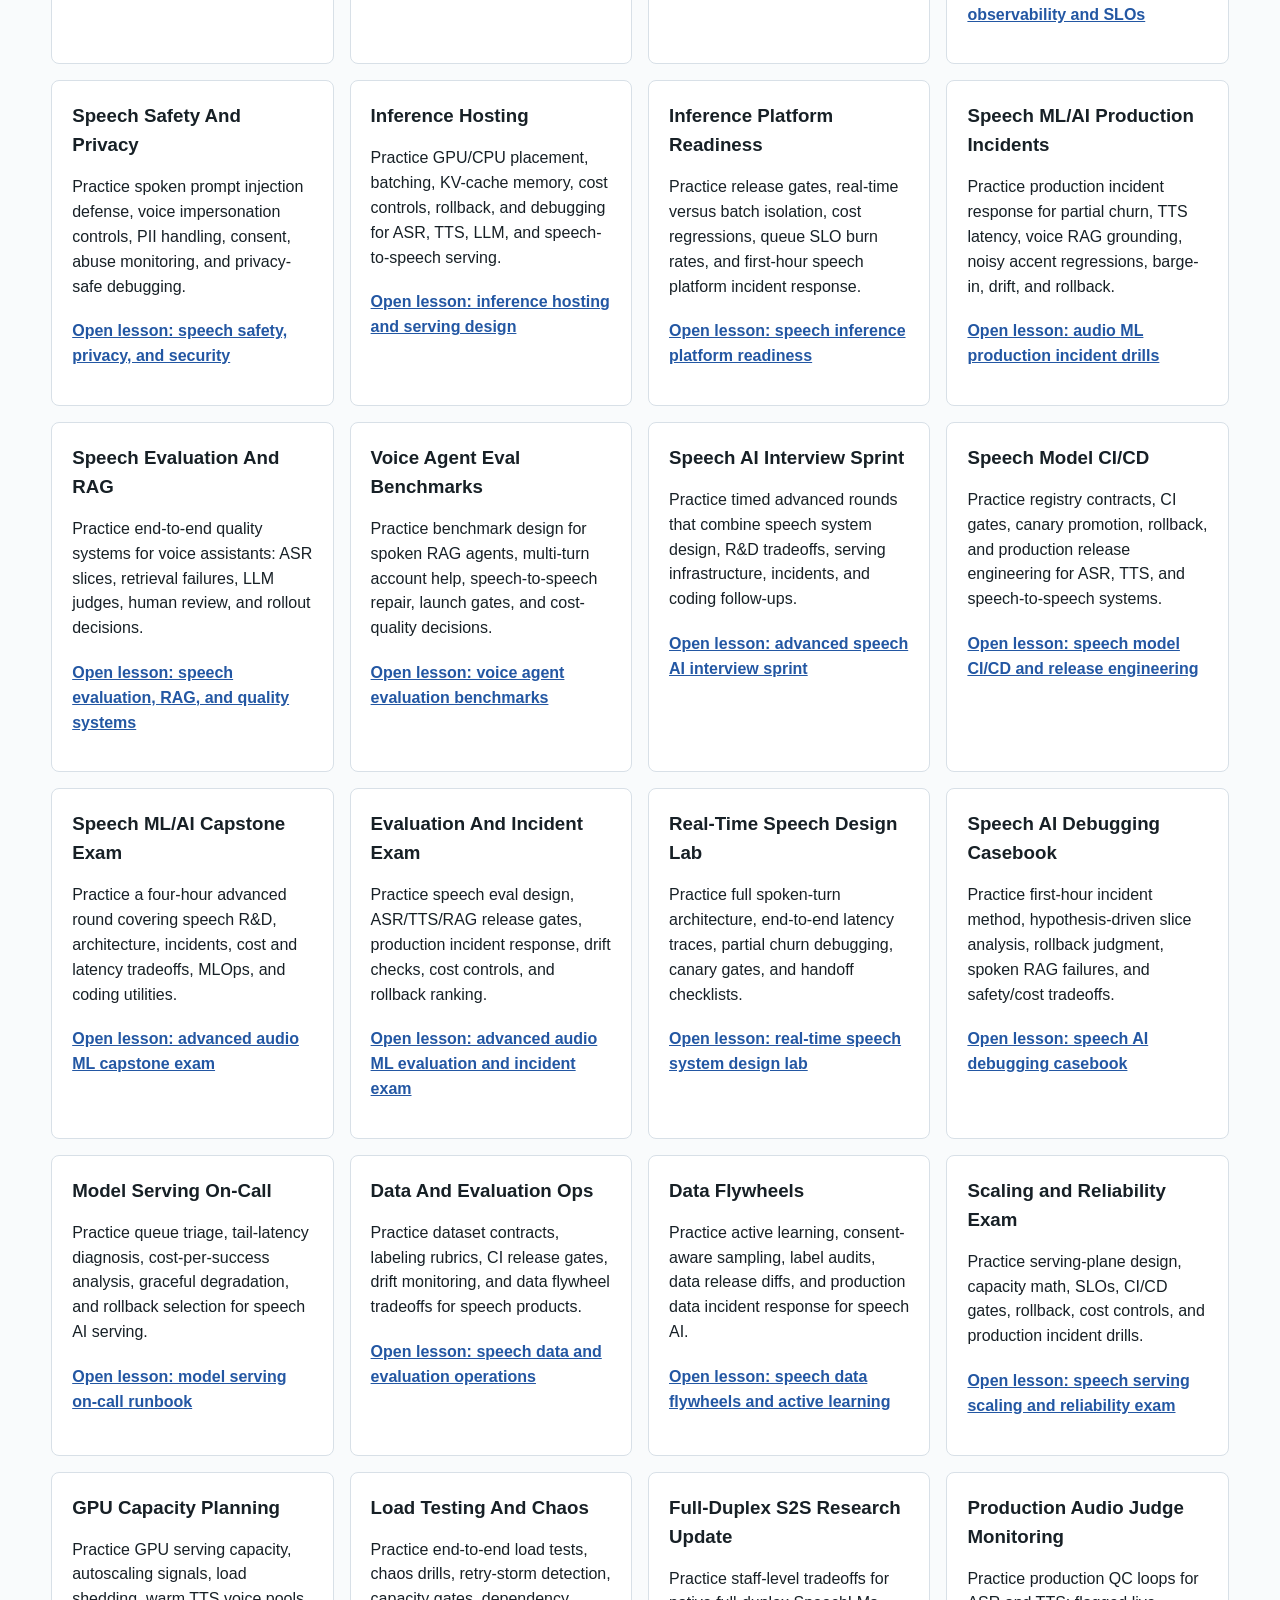
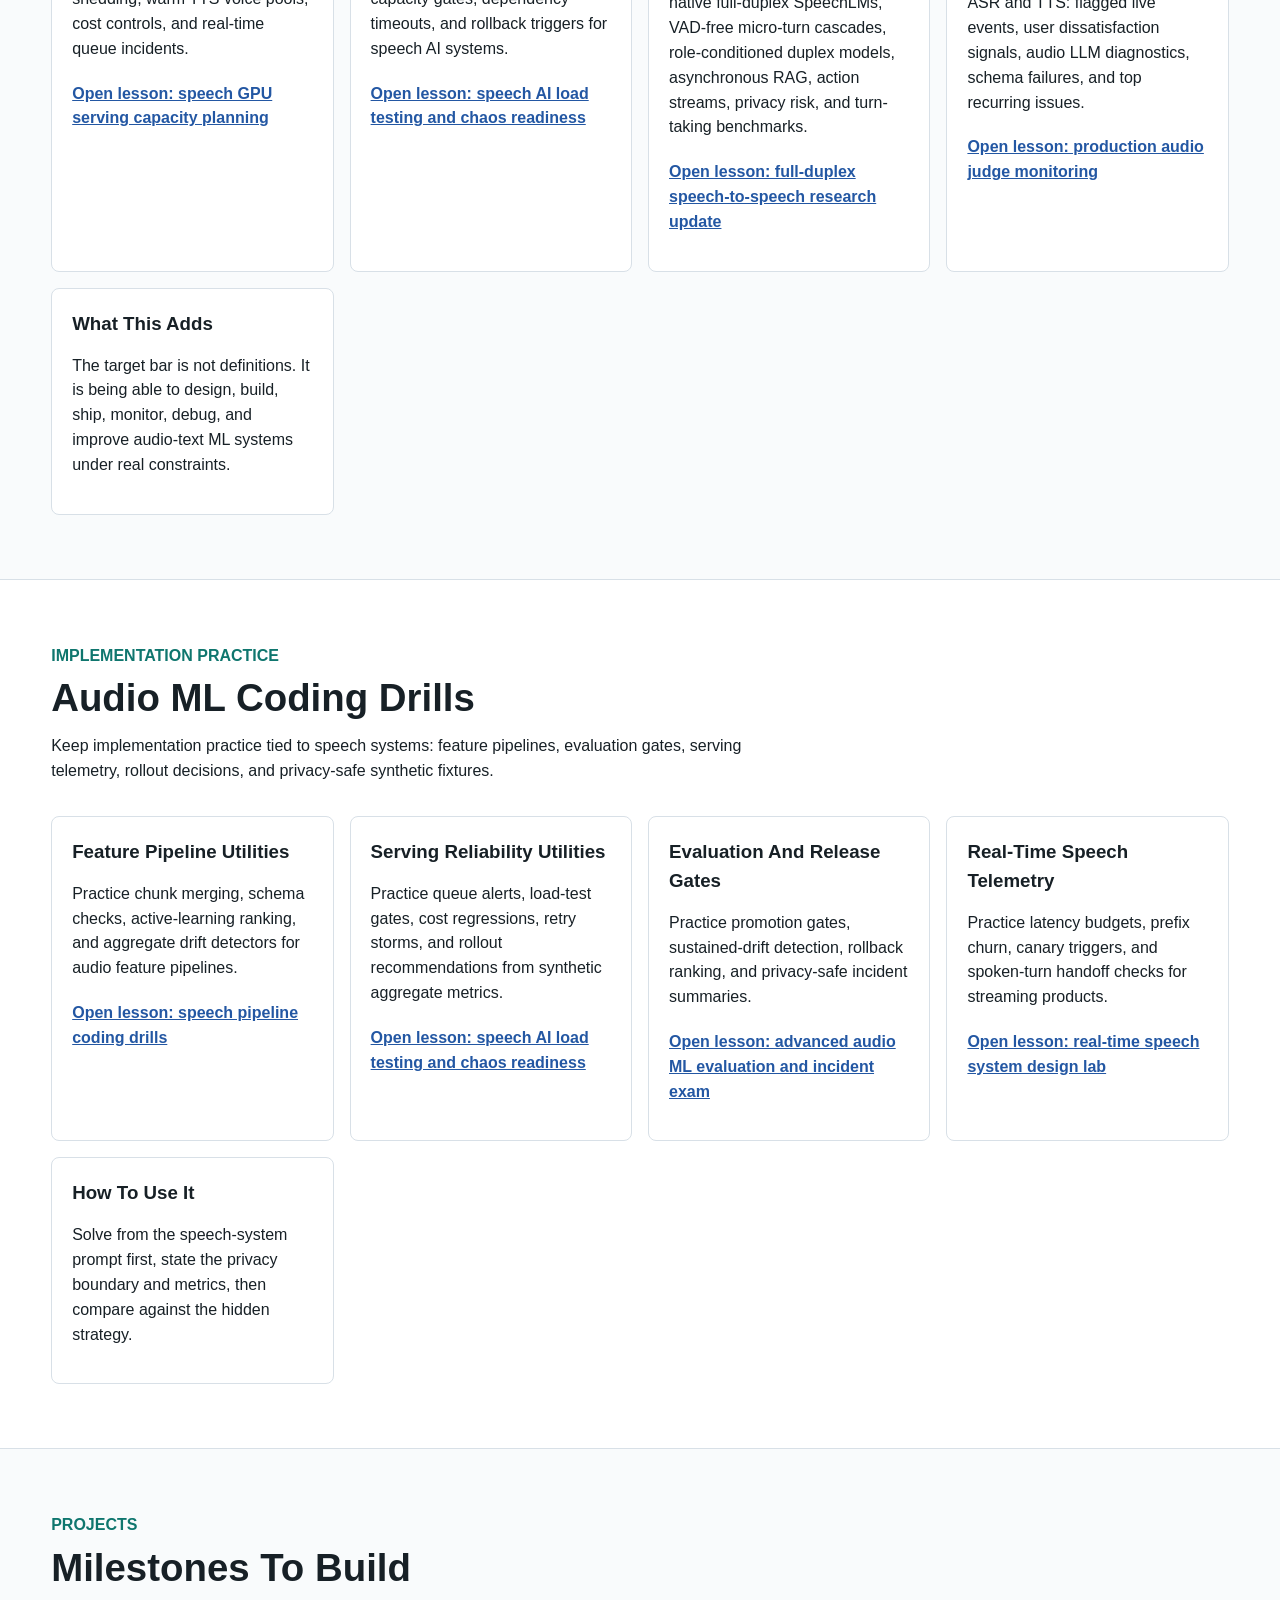
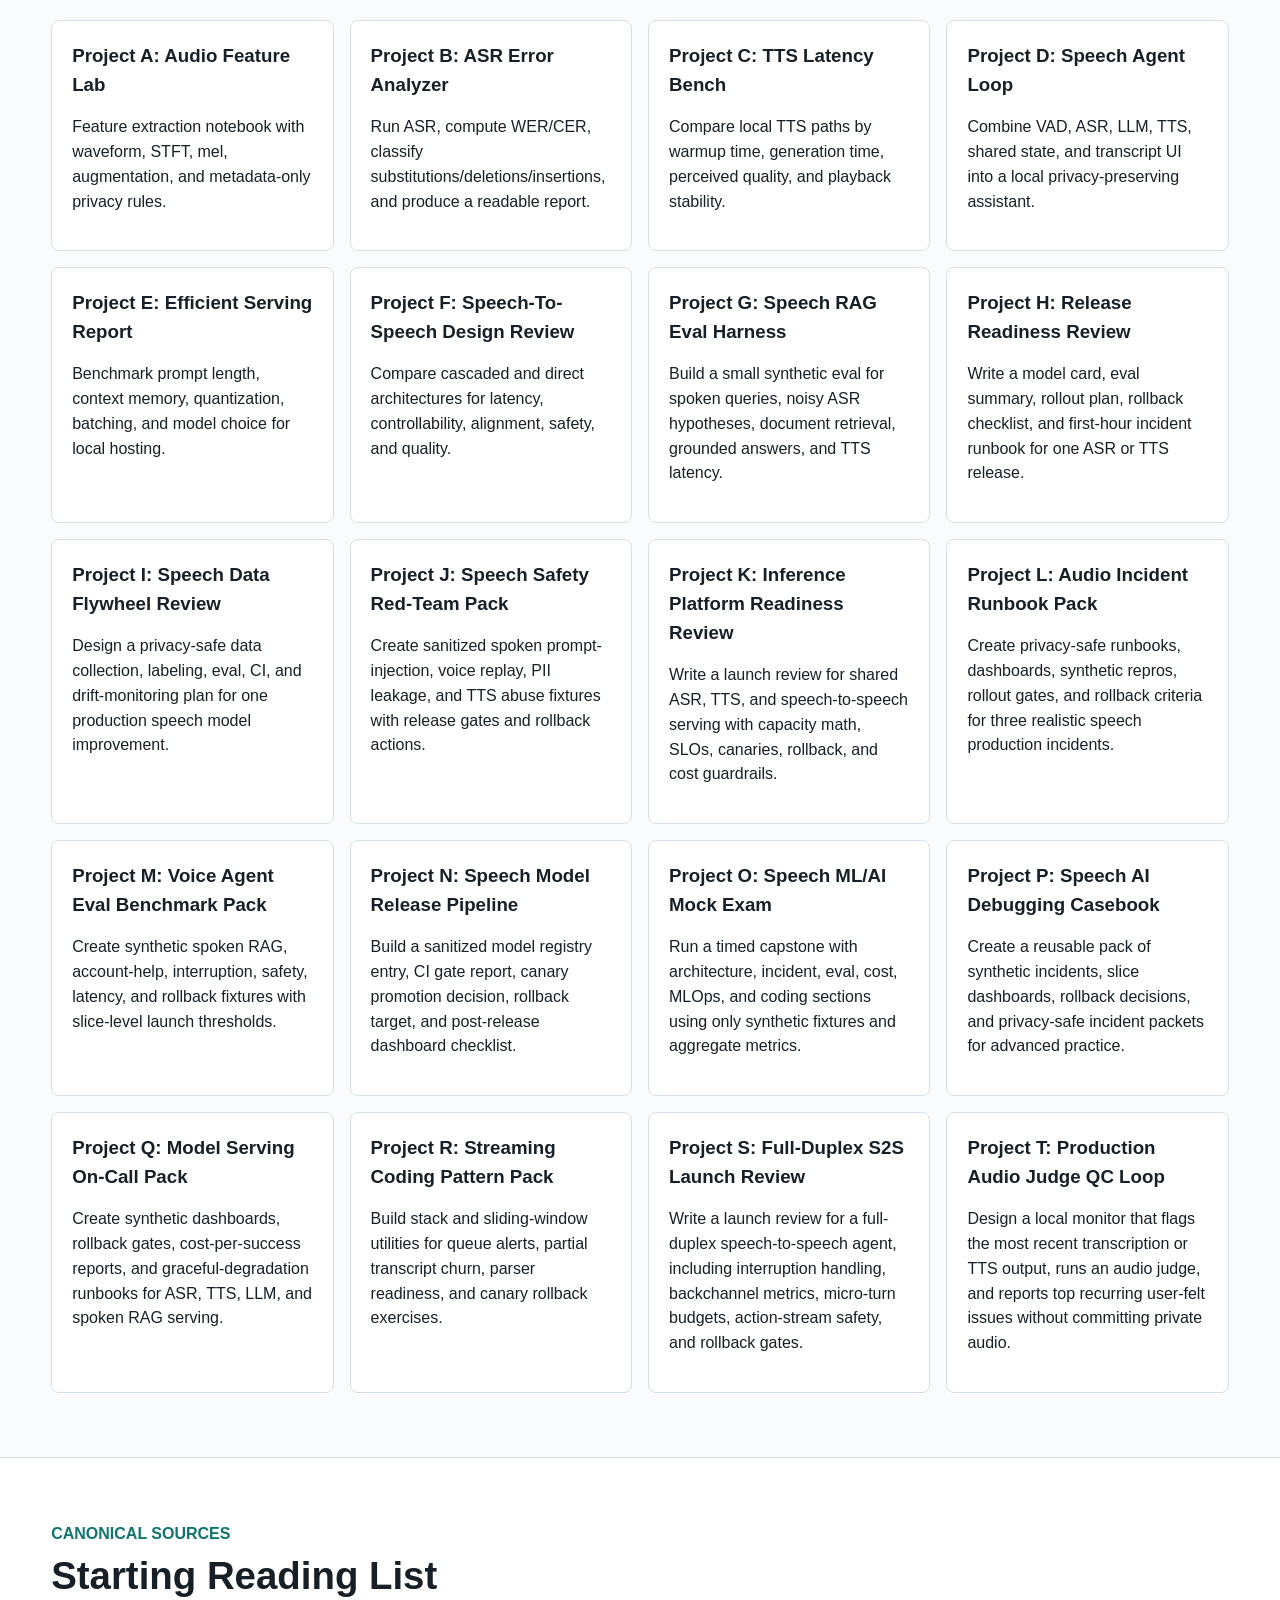
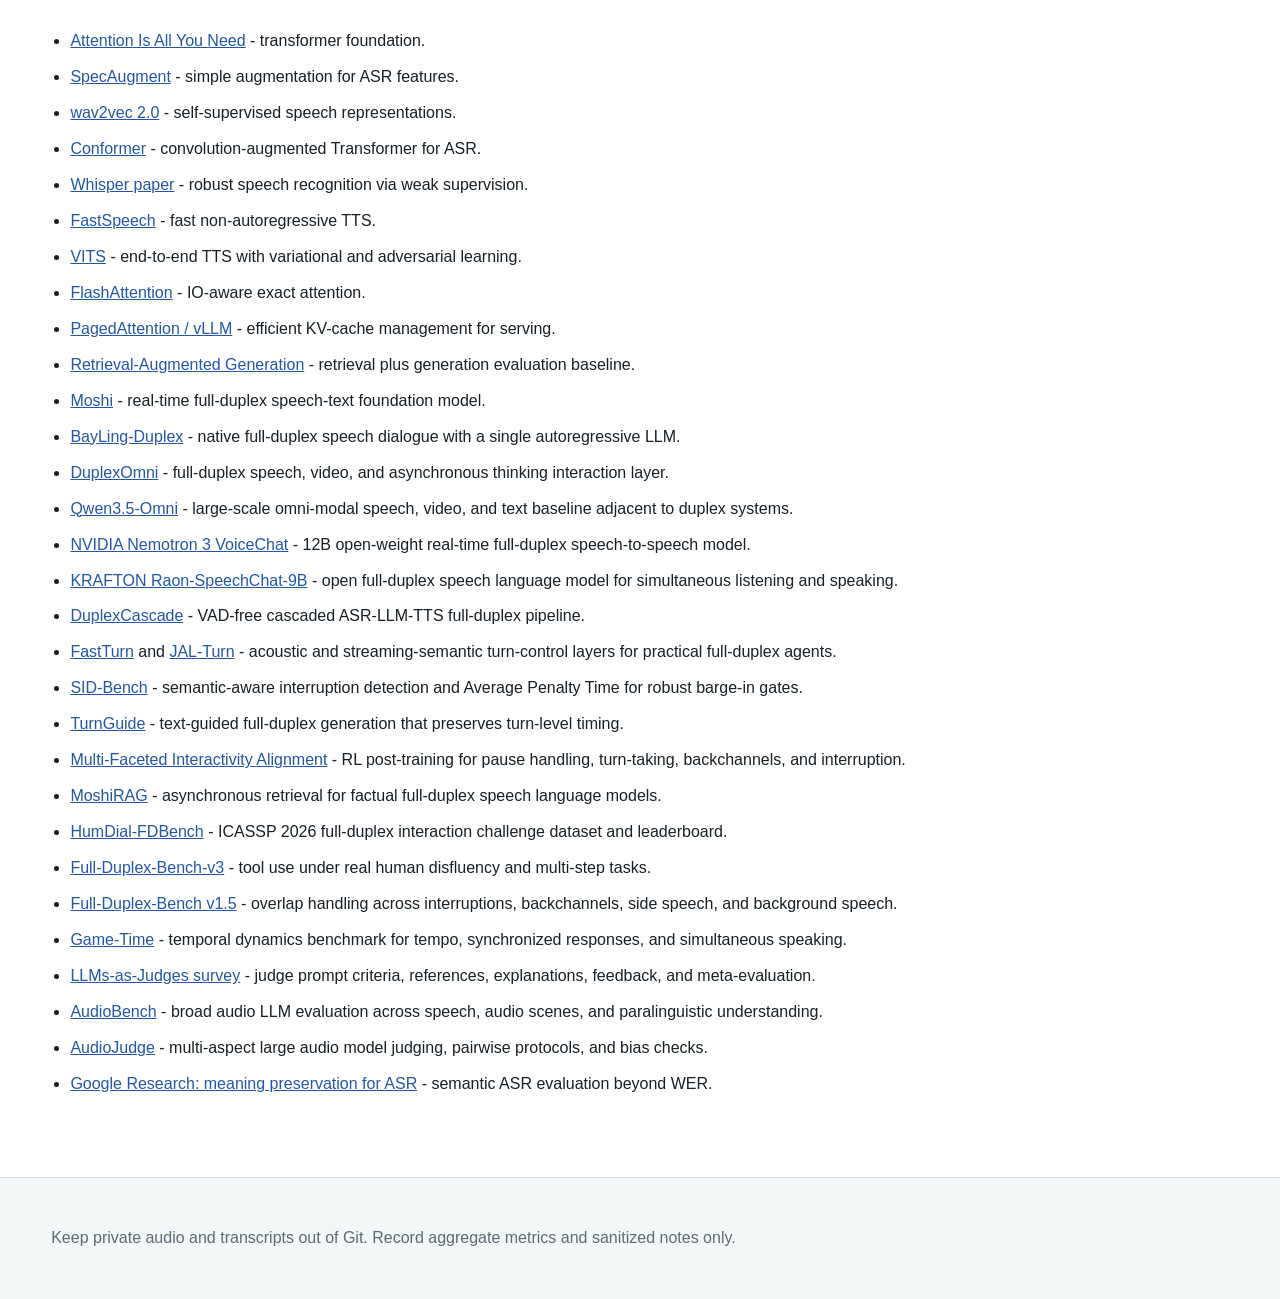
==== commit 682fffce: "Keep homepage focused on speech ML" ====
--- a/index.html
+++ b/index.html
@@ -12,7 +12,7 @@
       <a href="#path">Path</a>
       <a href="#modules">Modules</a>
       <a href="#interview">Practice</a>
-      <a href="#coding">Coding</a>
+      <a href="#implementation">Implementation</a>
       <a href="#projects">Projects</a>
       <a href="#resources">Sources</a>
     </nav>
@@ -69,8 +69,8 @@
         <p class="eyebrow">Curriculum</p>
         <h2>Module Tour</h2>
         <p>
-          The numbered tour runs from 00 through 40, with additional practice
-          pages linked below. Lesson pages include code, checkpoints, and hidden
+          The numbered tour links audio ML and speech AI modules, with additional
+          practice pages below. Lesson pages include code, checkpoints, and hidden
           answers. Start with the transformer lesson, then return here to connect
           it to ASR, TTS, and speech-to-speech systems.
         </p>
@@ -233,15 +233,6 @@
           <p><a class="lesson-link" href="lessons/audio-ml-production-incidents.html">Open lesson: audio ML production incident drills</a></p>
         </article>
         <article>
-          <span>23</span>
-          <h3>Coding Implementation Drills</h3>
-          <p>Linked lists, binary search, heaps, dynamic programming, monotonic predicates, pointer invariants, and production follow-ups.</p>
-          <p class="lab">Lab: solve Blind 75 pointer, heap, binary-search, and DP problems before opening hidden Python answers.</p>
-          <p><a class="lesson-link" href="lessons/coding-blind-75-linkedlists-binarysearch.html">Open lesson: Blind 75 linked lists, binary search, and heaps</a></p>
-          <p><a class="lesson-link" href="lessons/coding-blind-75-dynamic-programming.html">Open lesson: Blind 75 dynamic programming deep dive</a></p>
-          <p><a class="lesson-link" href="lessons/coding-blind-75-trees-tries.html">Open lesson: Blind 75 trees and tries</a></p>
-        </article>
-        <article>
           <span>24</span>
           <h3>Voice Agent Evaluation Benchmarks</h3>
           <p>Advanced evaluation plans for spoken RAG agents, speech-to-speech repair, task success, latency, safety, cost, and launch gates.</p>
@@ -282,20 +273,6 @@
           <p>Production on-call practice for ASR, TTS, LLM, retrieval, and speech-to-speech serving incidents under real traffic constraints.</p>
           <p class="lab">Lab: implement queue saturation, cost-per-success, and rollback-candidate utilities with synthetic aggregate metrics.</p>
           <p><a class="lesson-link" href="lessons/model-serving-oncall-runbook.html">Open lesson: model serving on-call runbook</a></p>
-        </article>
-        <article>
-          <span>30</span>
-          <h3>Coding Interview Workbook</h3>
-          <p>Invariant-first coding practice for Blind 75 patterns, test design, debugging, and production speech ML follow-ups.</p>
-          <p class="lab">Lab: solve worked Python drills, then connect each pattern to ASR, RAG, queueing, or model-serving scenarios.</p>
-          <p><a class="lesson-link" href="lessons/senior-coding-interview-workbook.html">Open lesson: advanced coding interview workbook</a></p>
-        </article>
-        <article>
-          <span>31</span>
-          <h3>Stacks And Sliding Windows</h3>
-          <p>Blind 75 stack, monotonic-stack, parser, and sliding-window drills with worked Python, hidden answers, edge tests, and speech-serving follow-ups.</p>
-          <p class="lab">Lab: solve Daily Temperatures, Minimum Window Substring, Decode String, and production queue-window prompts by invariant.</p>
-          <p><a class="lesson-link" href="lessons/coding-blind-75-stacks-windows.html">Open lesson: Blind 75 stacks and sliding windows</a></p>
         </article>
         <article>
           <span>32</span>
@@ -482,11 +459,6 @@
           <p><a class="lesson-link" href="lessons/model-serving-oncall-runbook.html">Open lesson: model serving on-call runbook</a></p>
         </article>
         <article class="card">
-          <h3>Coding Workbook</h3>
-          <p>Practice invariant-first Blind 75 coding, edge tests, worked Python, and production follow-ups for speech ML systems.</p>
-          <p><a class="lesson-link" href="lessons/senior-coding-interview-workbook.html">Open lesson: advanced coding interview workbook</a></p>
-        </article>
-        <article class="card">
           <h3>Data And Evaluation Ops</h3>
           <p>Practice dataset contracts, labeling rubrics, CI release gates, drift monitoring, and data flywheel tradeoffs for speech products.</p>
           <p><a class="lesson-link" href="lessons/speech-data-eval-ops.html">Open lesson: speech data and evaluation operations</a></p>
@@ -528,76 +500,40 @@
       </div>
     </section>
 
-    <section id="coding" class="band">
+    <section id="implementation" class="band">
       <div class="section-head">
-        <p class="eyebrow">Coding Practice</p>
-        <h2>Core Coding Patterns</h2>
+        <p class="eyebrow">Implementation Practice</p>
+        <h2>Audio ML Coding Drills</h2>
         <p>
-          Speech ML/AI engineers still need reliable general coding. This chapter
-          covers the full Blind 75 problem bank with pattern strategies,
-          hidden-answer notes, and common mistakes, then connects those
-          patterns to speech data, evaluation, and serving work.
+          Keep implementation practice tied to speech systems: feature pipelines,
+          evaluation gates, serving telemetry, rollout decisions, and privacy-safe
+          synthetic fixtures.
         </p>
       </div>
       <div class="grid two">
         <article class="card">
-          <h3>Blind 75 Coding Track</h3>
-          <p>Practice arrays, hashing, binary search, dynamic programming, graphs, intervals, linked lists, matrix traversal, strings, trees, tries, and heaps.</p>
-          <p><a class="lesson-link" href="lessons/coding-blind-75.html">Open lesson: Blind 75 coding interview chapter</a></p>
-        </article>
-        <article class="card">
-          <h3>Graphs, Trees, And DP Deep Dive</h3>
-          <p>Practice state search, recursive invariants, memoization, DP transitions, cycle handling, and worked Python solutions for high-yield Blind 75 items.</p>
-          <p><a class="lesson-link" href="lessons/coding-blind-75-graphs-dp.html">Open lesson: Blind 75 graphs, trees, and DP</a></p>
-        </article>
-        <article class="card">
-          <h3>Arrays, Intervals, Heaps, And Matrices</h3>
-          <p>Practice high-frequency Blind 75 implementation rounds with hidden strategies, invariants, edge cases, and worked Python for production-shaped data structures.</p>
-          <p><a class="lesson-link" href="lessons/coding-blind-75-arrays-intervals.html">Open lesson: Blind 75 arrays and intervals</a></p>
-        </article>
-        <article class="card">
-          <h3>Strings, Backtracking, And Tries</h3>
-          <p>Practice substring windows, palindromes, combinatorial search, prefix trees, pruning, edge cases, and production-style follow-ups.</p>
-          <p><a class="lesson-link" href="lessons/coding-blind-75-strings-backtracking.html">Open lesson: Blind 75 strings and backtracking</a></p>
-        </article>
-        <article class="card">
-          <h3>Linked Lists, Binary Search, And Heaps</h3>
-          <p>Practice pointer rewiring, monotonic predicates, priority queues, top-k streams, and worked Python solutions for common Blind 75 rounds.</p>
-          <p><a class="lesson-link" href="lessons/coding-blind-75-linkedlists-binarysearch.html">Open lesson: Blind 75 linked lists, binary search, and heaps</a></p>
-        </article>
-        <article class="card">
-          <h3>Dynamic Programming Deep Dive</h3>
-          <p>Practice 1D and 2D DP state definitions, recurrences, hidden-answer drills, worked Python, and production ML follow-ups.</p>
-          <p><a class="lesson-link" href="lessons/coding-blind-75-dynamic-programming.html">Open lesson: Blind 75 dynamic programming</a></p>
-        </article>
-        <article class="card">
-          <h3>Trees And Tries</h3>
-          <p>Practice recursive tree contracts, BST boundaries, trie prefix search, Word Search II pruning, and speech production follow-ups.</p>
-          <p><a class="lesson-link" href="lessons/coding-blind-75-trees-tries.html">Open lesson: Blind 75 trees and tries</a></p>
-        </article>
-        <article class="card">
-          <h3>Coding Workbook</h3>
-          <p>Practice interview contracts, invariants, edge-case tests, worked Python drills, and production follow-ups for audio ML work.</p>
-          <p><a class="lesson-link" href="lessons/senior-coding-interview-workbook.html">Open lesson: advanced coding interview workbook</a></p>
-        </article>
-        <article class="card">
-          <h3>Stacks And Sliding Windows</h3>
-          <p>Practice Valid Parentheses, Daily Temperatures, Histogram, Character Replacement, Minimum Window, Decode String, and speech-serving follow-ups.</p>
-          <p><a class="lesson-link" href="lessons/coding-blind-75-stacks-windows.html">Open lesson: Blind 75 stacks and sliding windows</a></p>
-        </article>
-        <article class="card">
-          <h3>Bit Manipulation And Math</h3>
-          <p>Practice XOR invariants, masks, popcount, reverse bits, integer boundaries, encode/decode strings, and production feature-flag follow-ups.</p>
-          <p><a class="lesson-link" href="lessons/coding-blind-75-bits-math.html">Open lesson: Blind 75 bit manipulation and math</a></p>
-        </article>
-        <article class="card">
-          <h3>Pipeline Coding Drills</h3>
-          <p>Practice Merge Intervals, Top K Elements, and sliding windows as speech feature-pipeline utilities with privacy and schema-contract follow-ups.</p>
+          <h3>Feature Pipeline Utilities</h3>
+          <p>Practice chunk merging, schema checks, active-learning ranking, and aggregate drift detectors for audio feature pipelines.</p>
           <p><a class="lesson-link" href="lessons/speech-feature-pipelines-data-contracts.html#coding">Open lesson: speech pipeline coding drills</a></p>
         </article>
         <article class="card">
+          <h3>Serving Reliability Utilities</h3>
+          <p>Practice queue alerts, load-test gates, cost regressions, retry storms, and rollout recommendations from synthetic aggregate metrics.</p>
+          <p><a class="lesson-link" href="lessons/speech-ai-load-testing-chaos.html">Open lesson: speech AI load testing and chaos readiness</a></p>
+        </article>
+        <article class="card">
+          <h3>Evaluation And Release Gates</h3>
+          <p>Practice promotion gates, sustained-drift detection, rollback ranking, and privacy-safe incident summaries.</p>
+          <p><a class="lesson-link" href="lessons/senior-audio-ml-evaluation-incident-exam.html">Open lesson: advanced audio ML evaluation and incident exam</a></p>
+        </article>
+        <article class="card">
+          <h3>Real-Time Speech Telemetry</h3>
+          <p>Practice latency budgets, prefix churn, canary triggers, and spoken-turn handoff checks for streaming products.</p>
+          <p><a class="lesson-link" href="lessons/realtime-speech-system-design-lab.html">Open lesson: real-time speech system design lab</a></p>
+        </article>
+        <article class="card">
           <h3>How To Use It</h3>
-          <p>Solve from the prompt first, classify the pattern, state invariants, then open the hidden strategy and compare against your code.</p>
+          <p>Solve from the speech-system prompt first, state the privacy boundary and metrics, then compare against the hidden strategy.</p>
         </article>
       </div>
     </section>
--- a/styles.css
+++ b/styles.css
@@ -76,6 +76,18 @@
   font-size: clamp(1.1rem, 2vw, 1.45rem);
 }
 
+.hero-companion {
+  max-width: 760px;
+  margin: 1rem 0 0;
+  color: #e7f3ff;
+  font-weight: 650;
+}
+
+.hero-companion a {
+  color: #fff;
+  text-decoration-thickness: 2px;
+}
+
 .eyebrow {
   margin: 0 0 0.6rem;
   color: var(--teal);
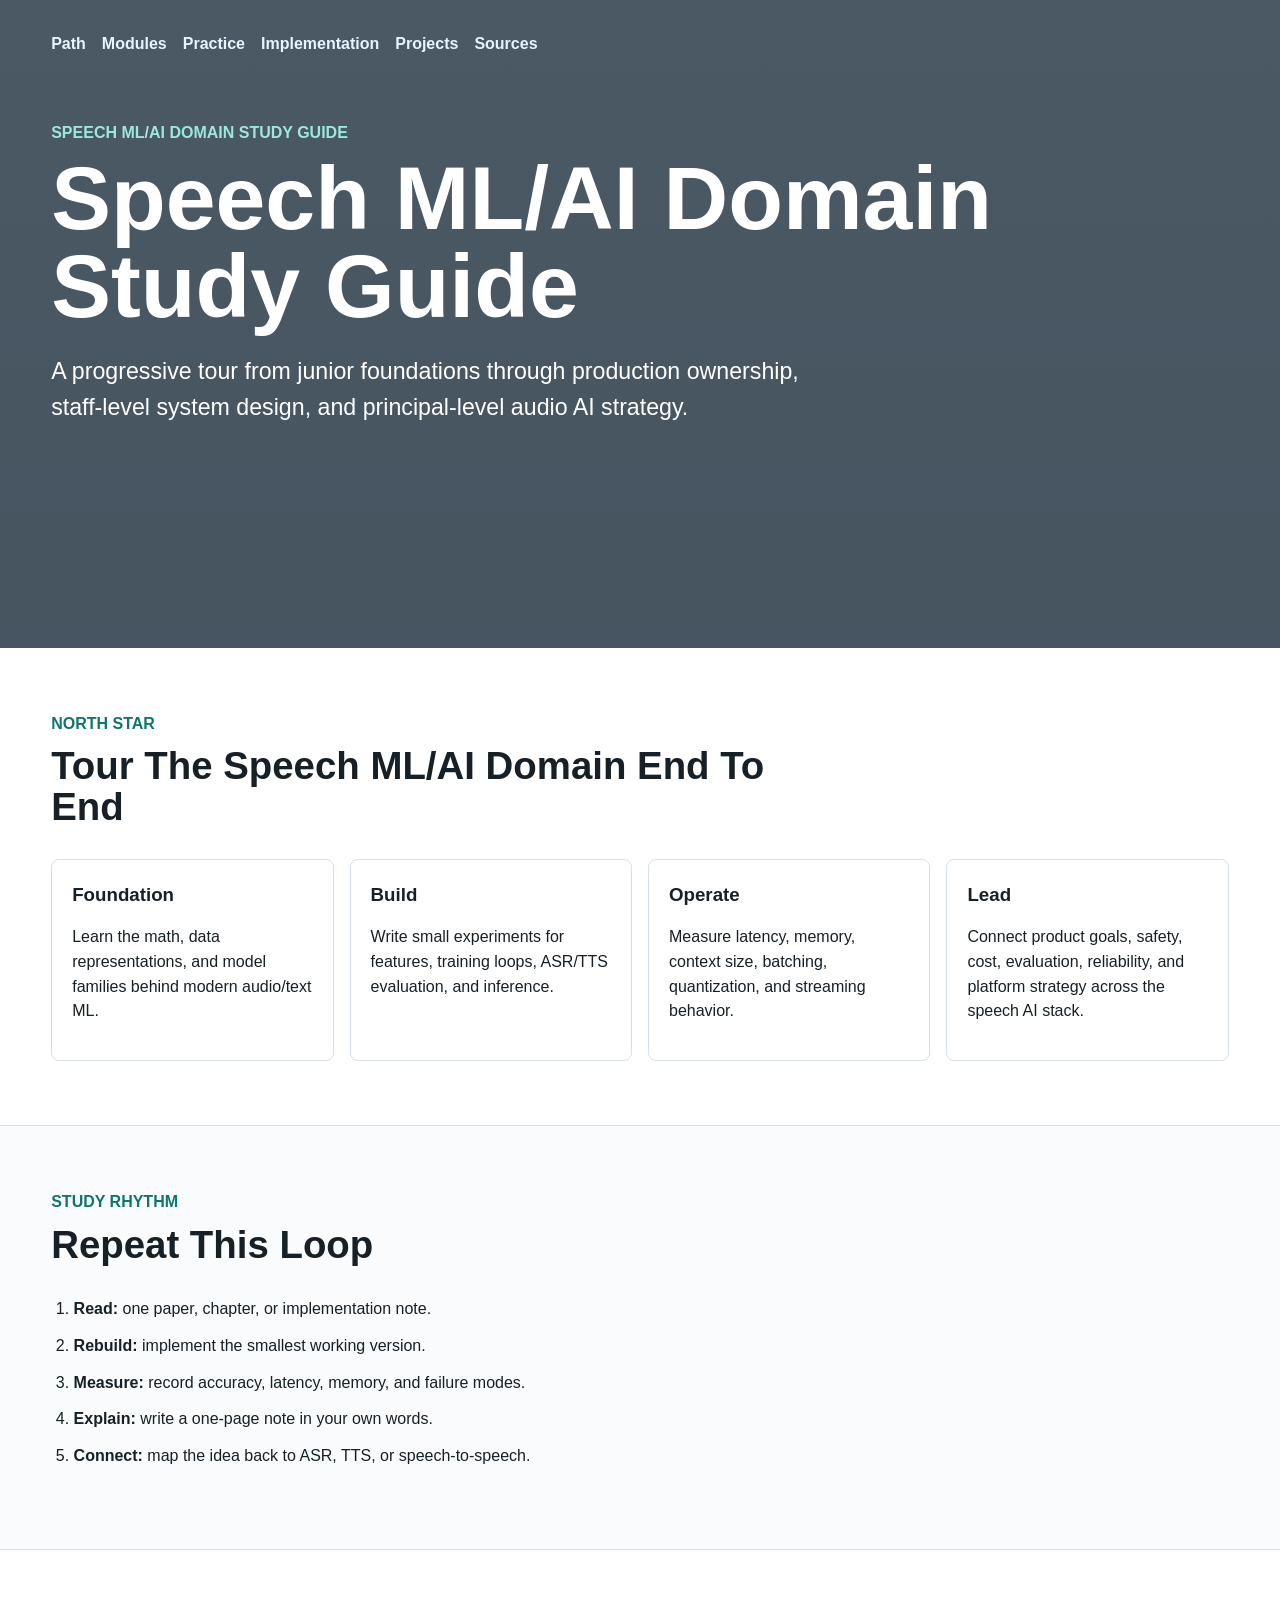
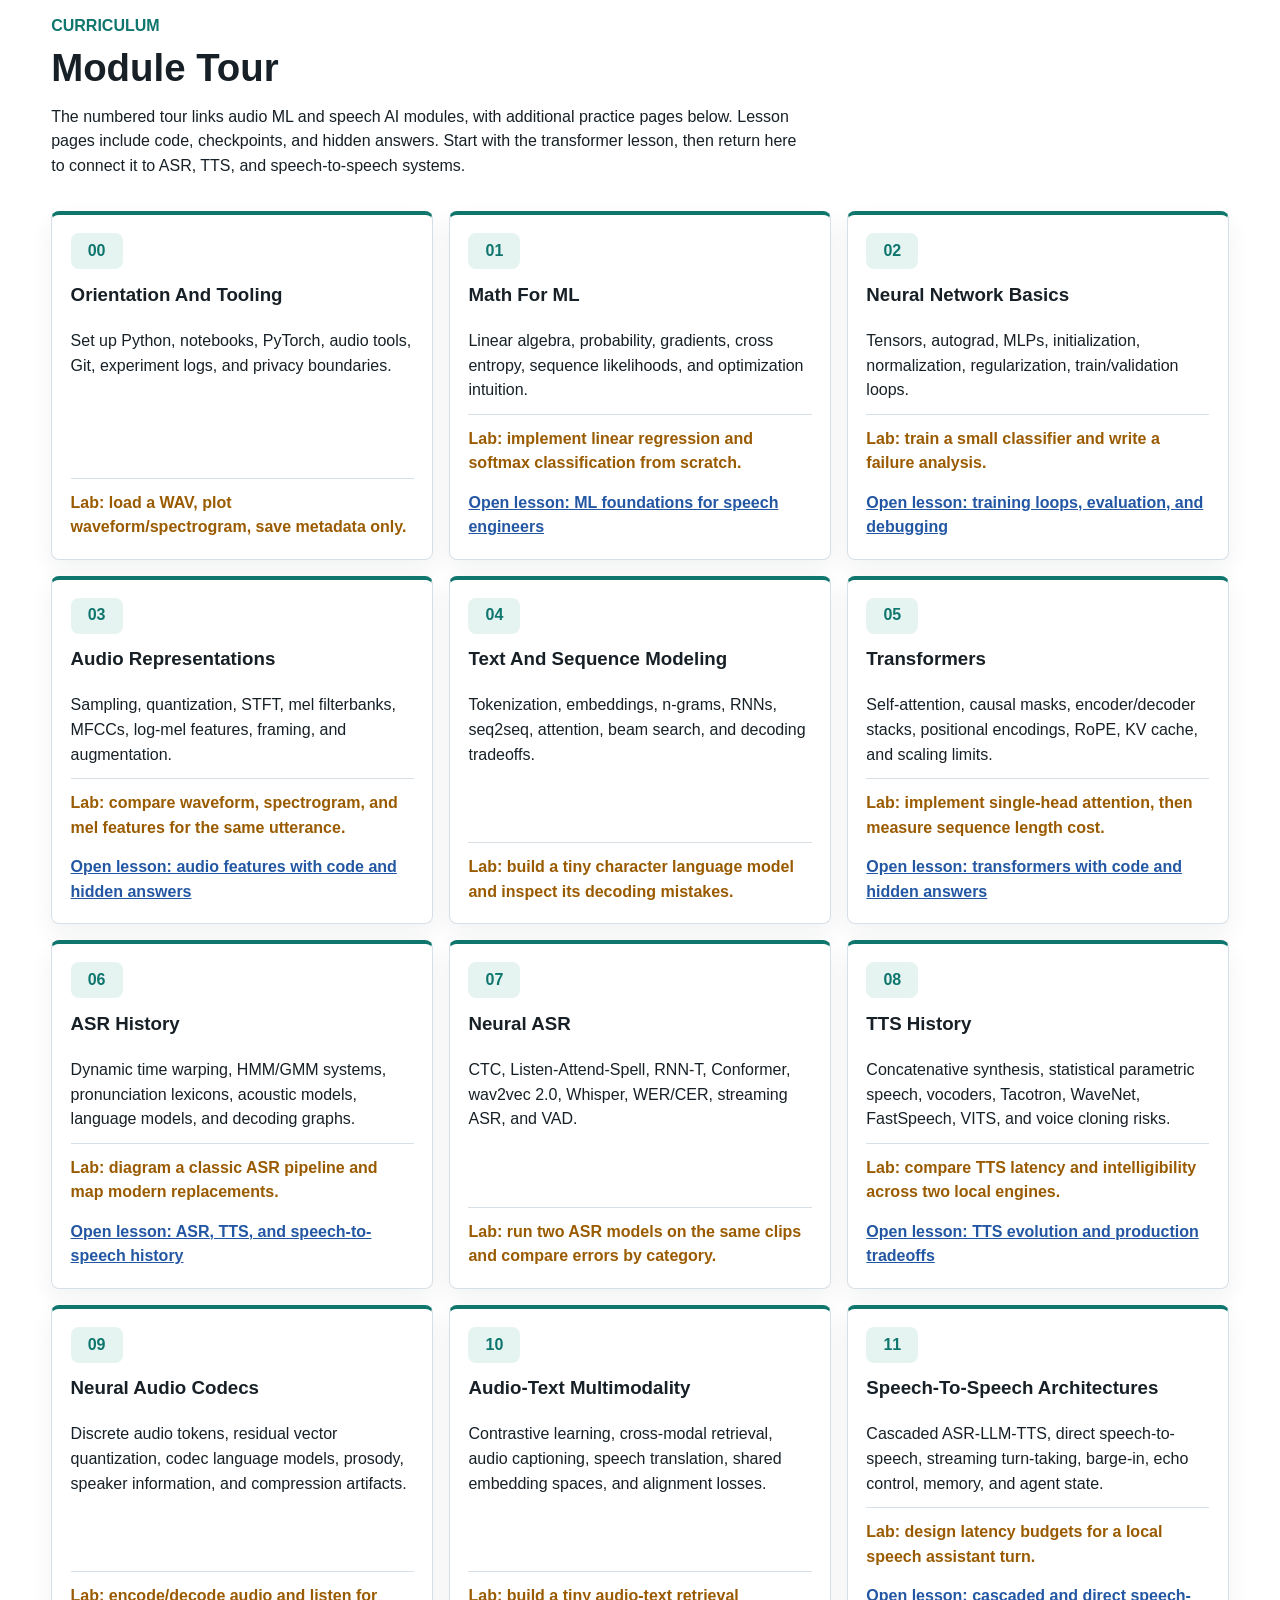
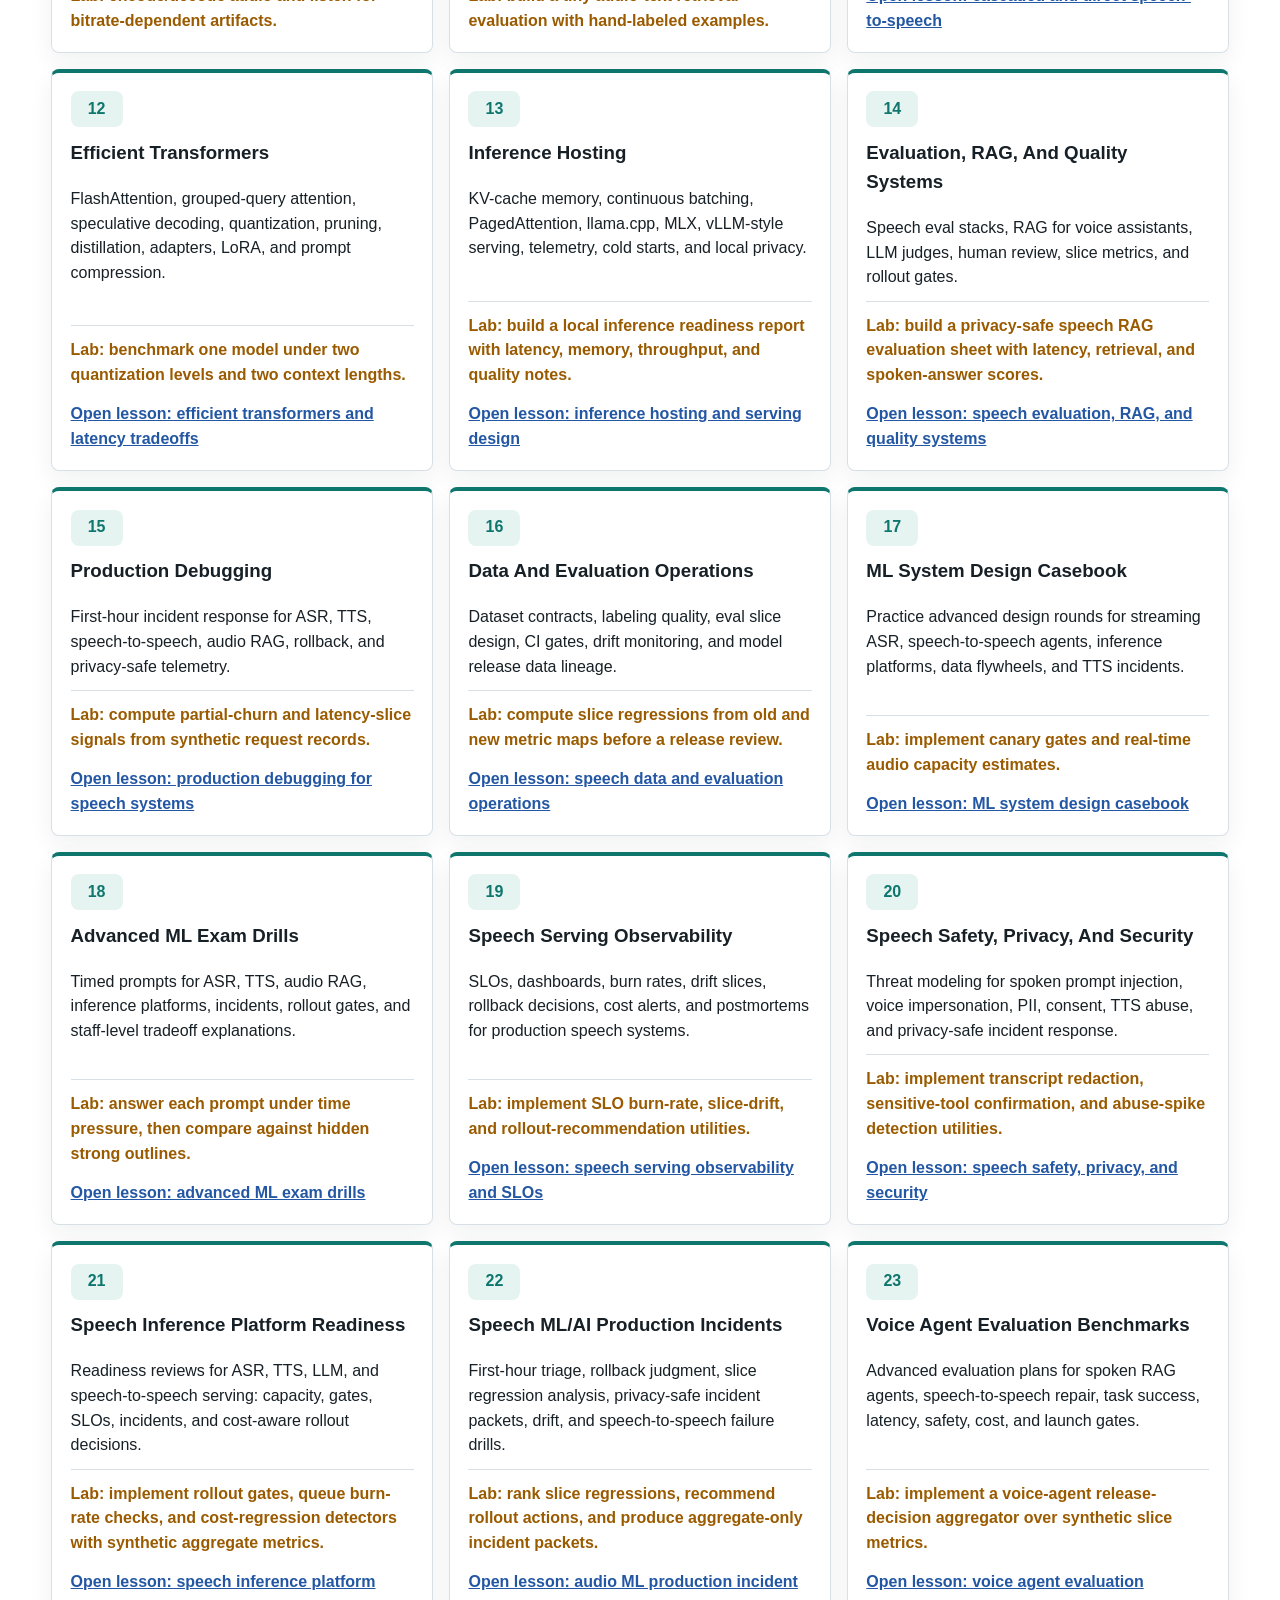
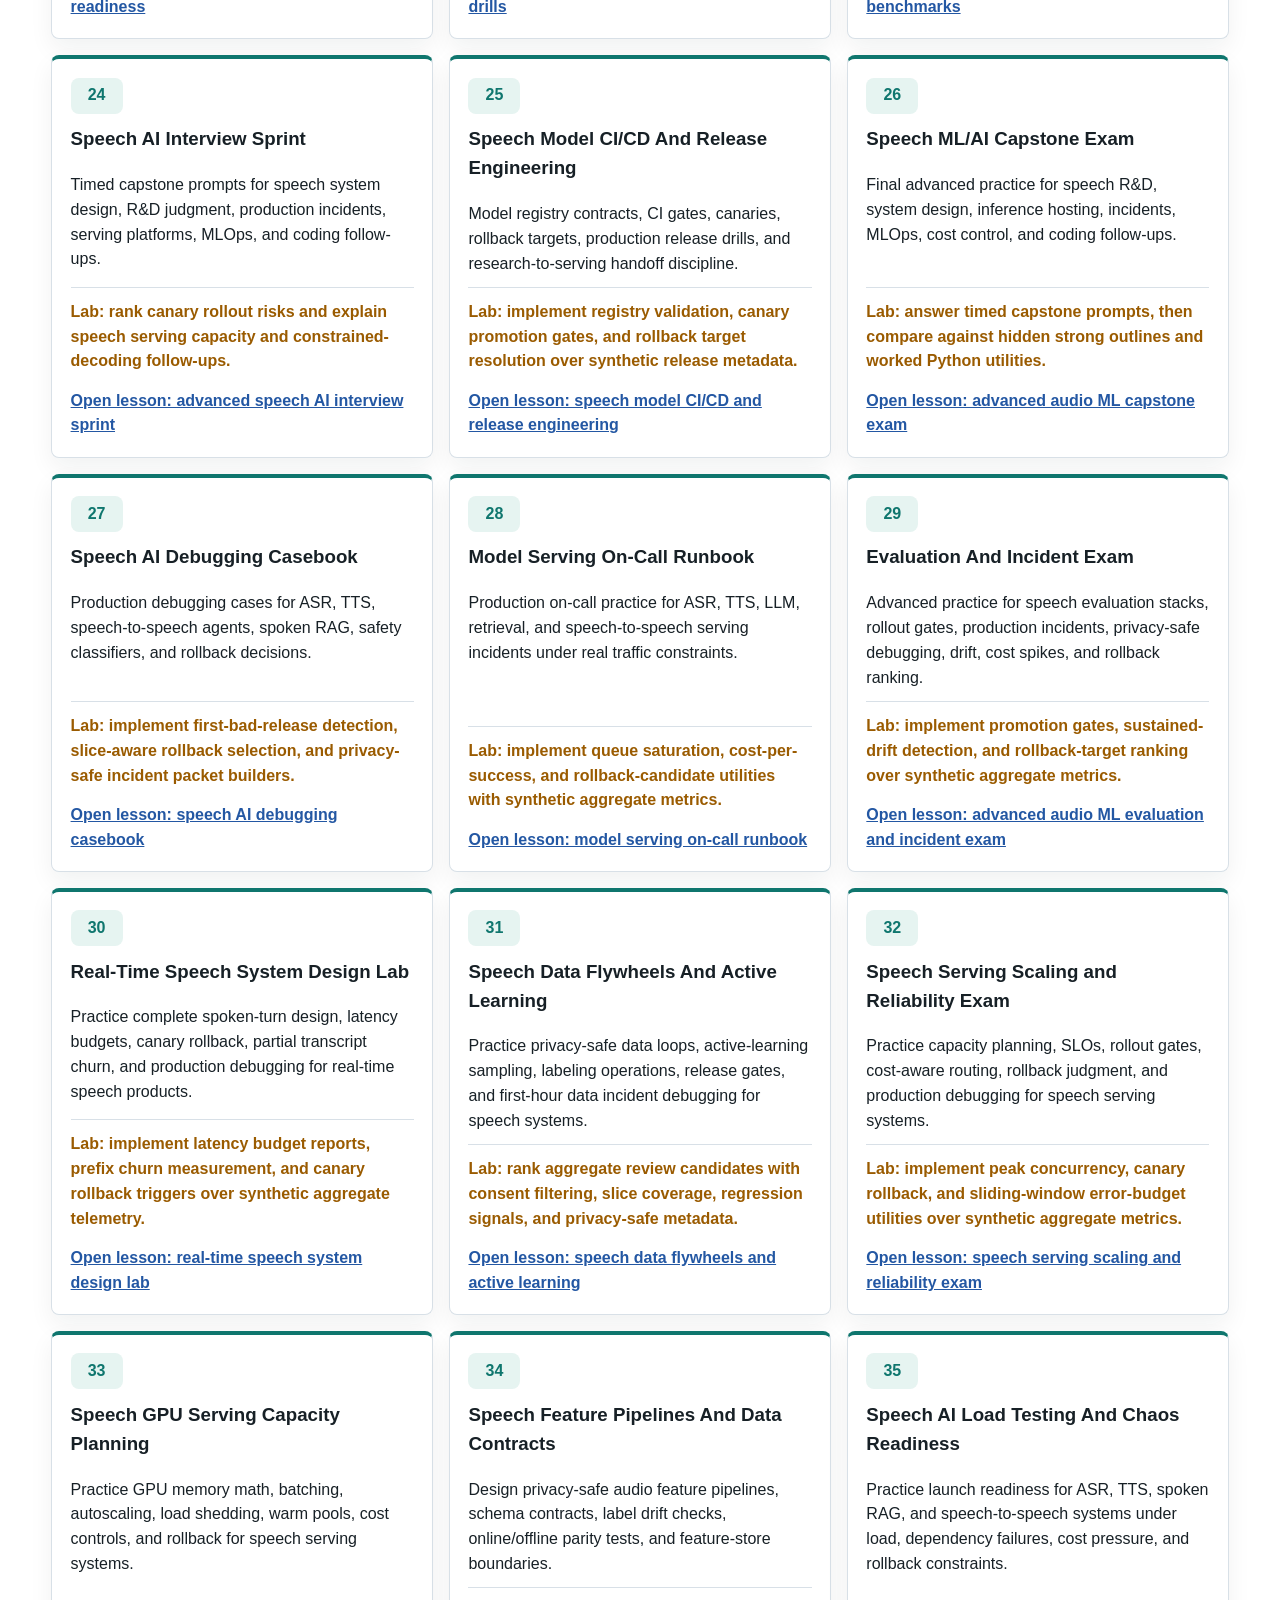
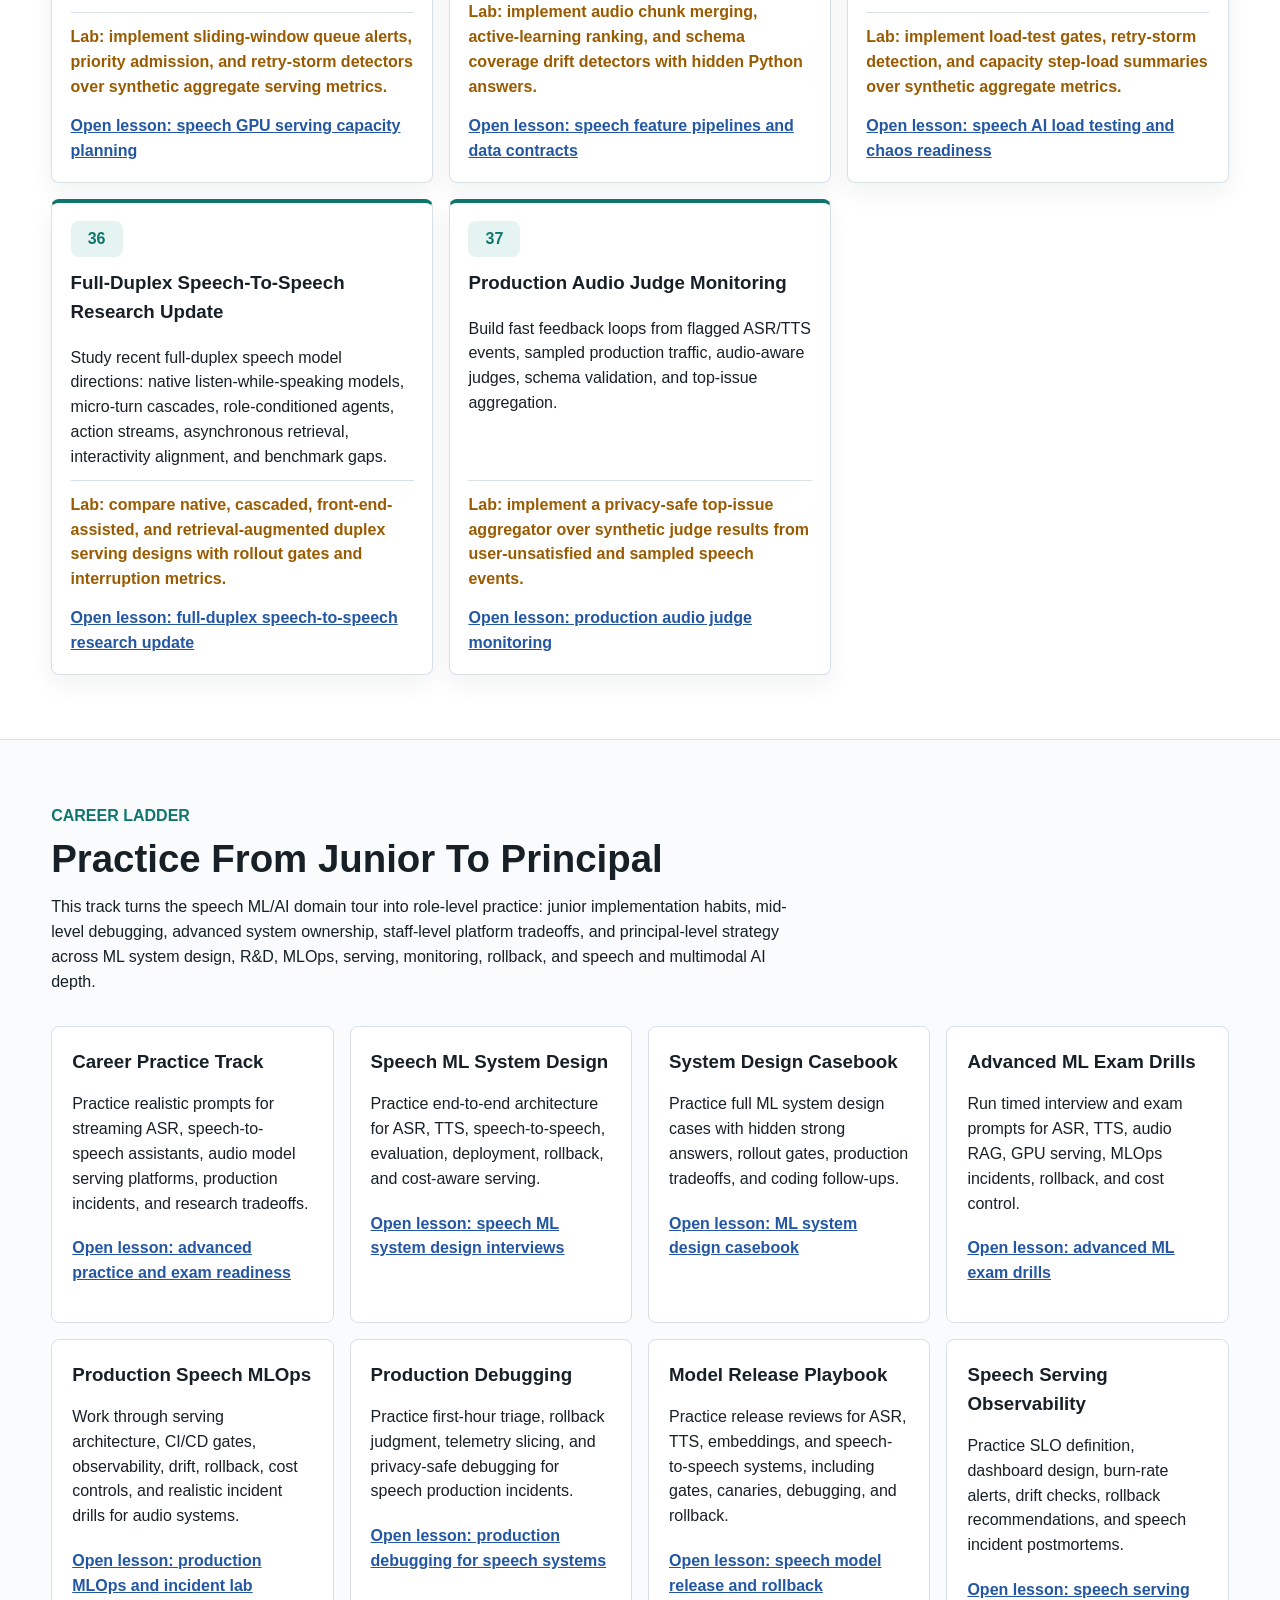
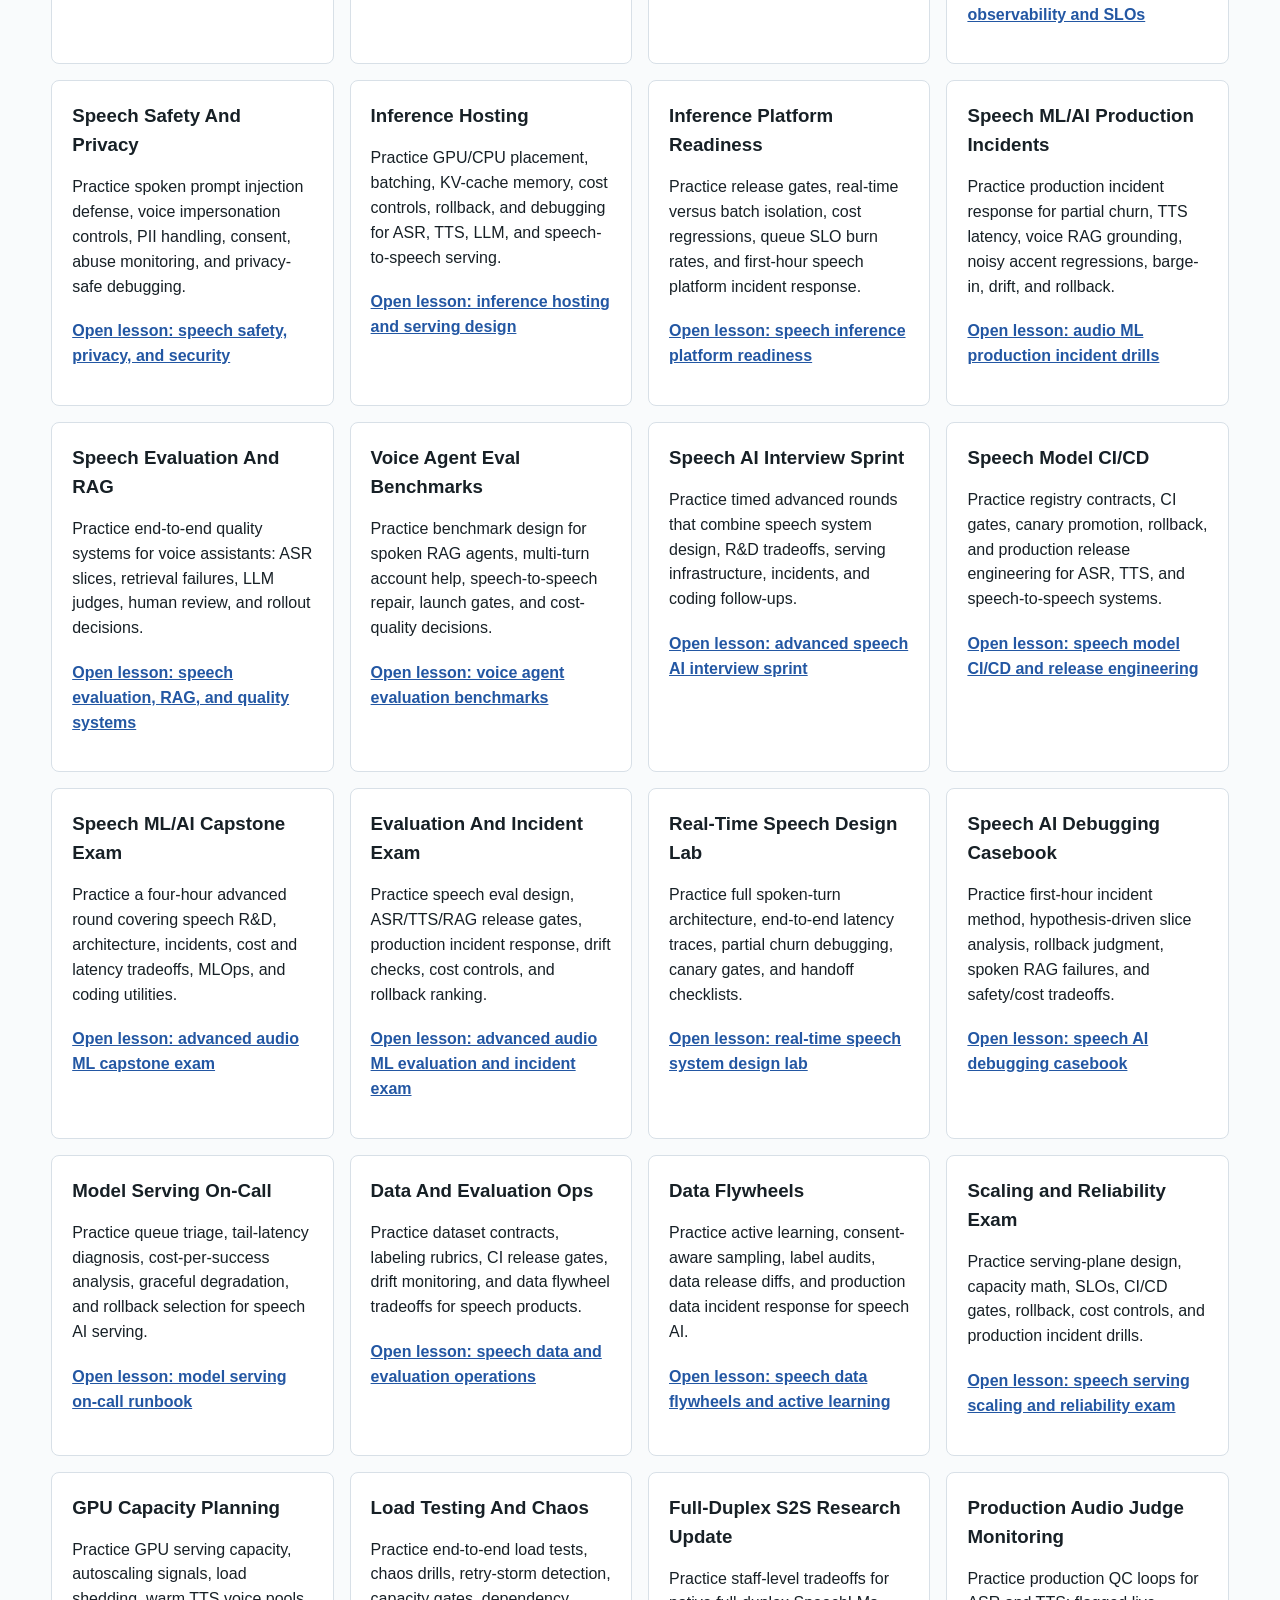
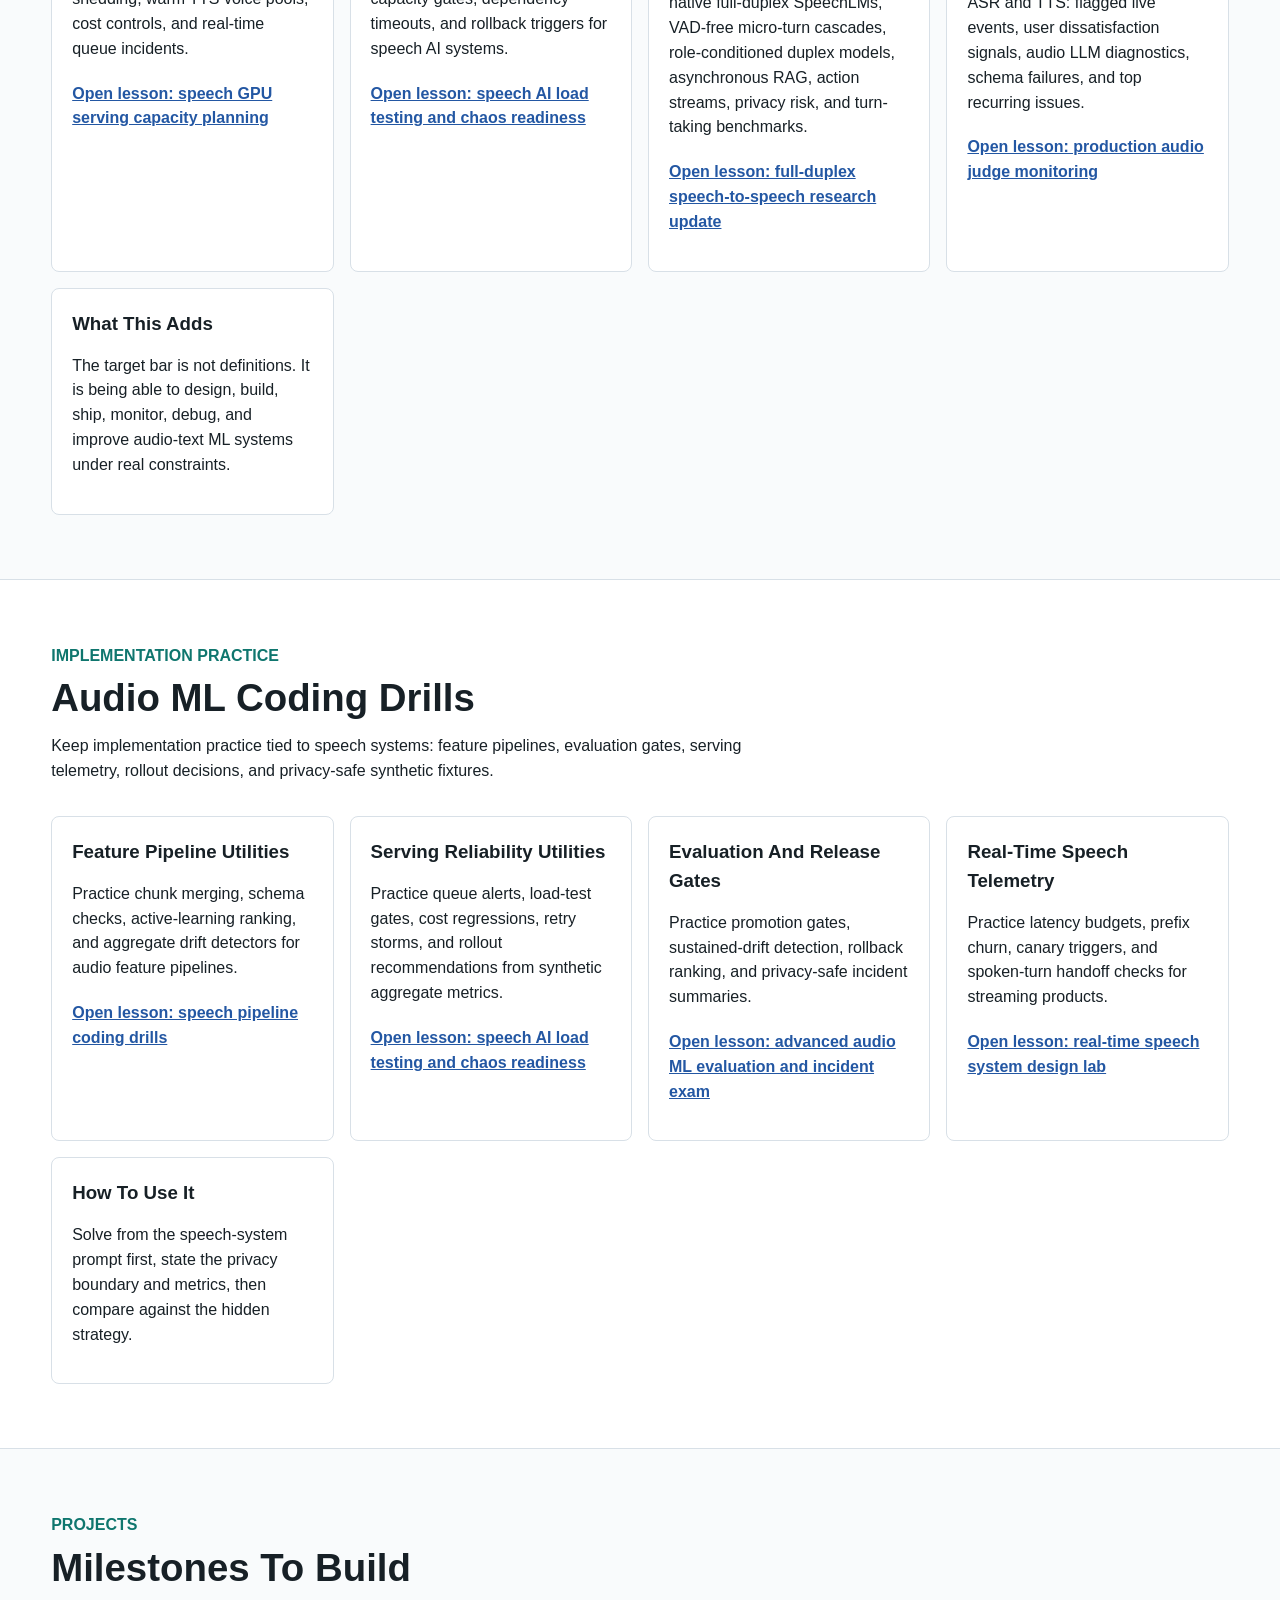
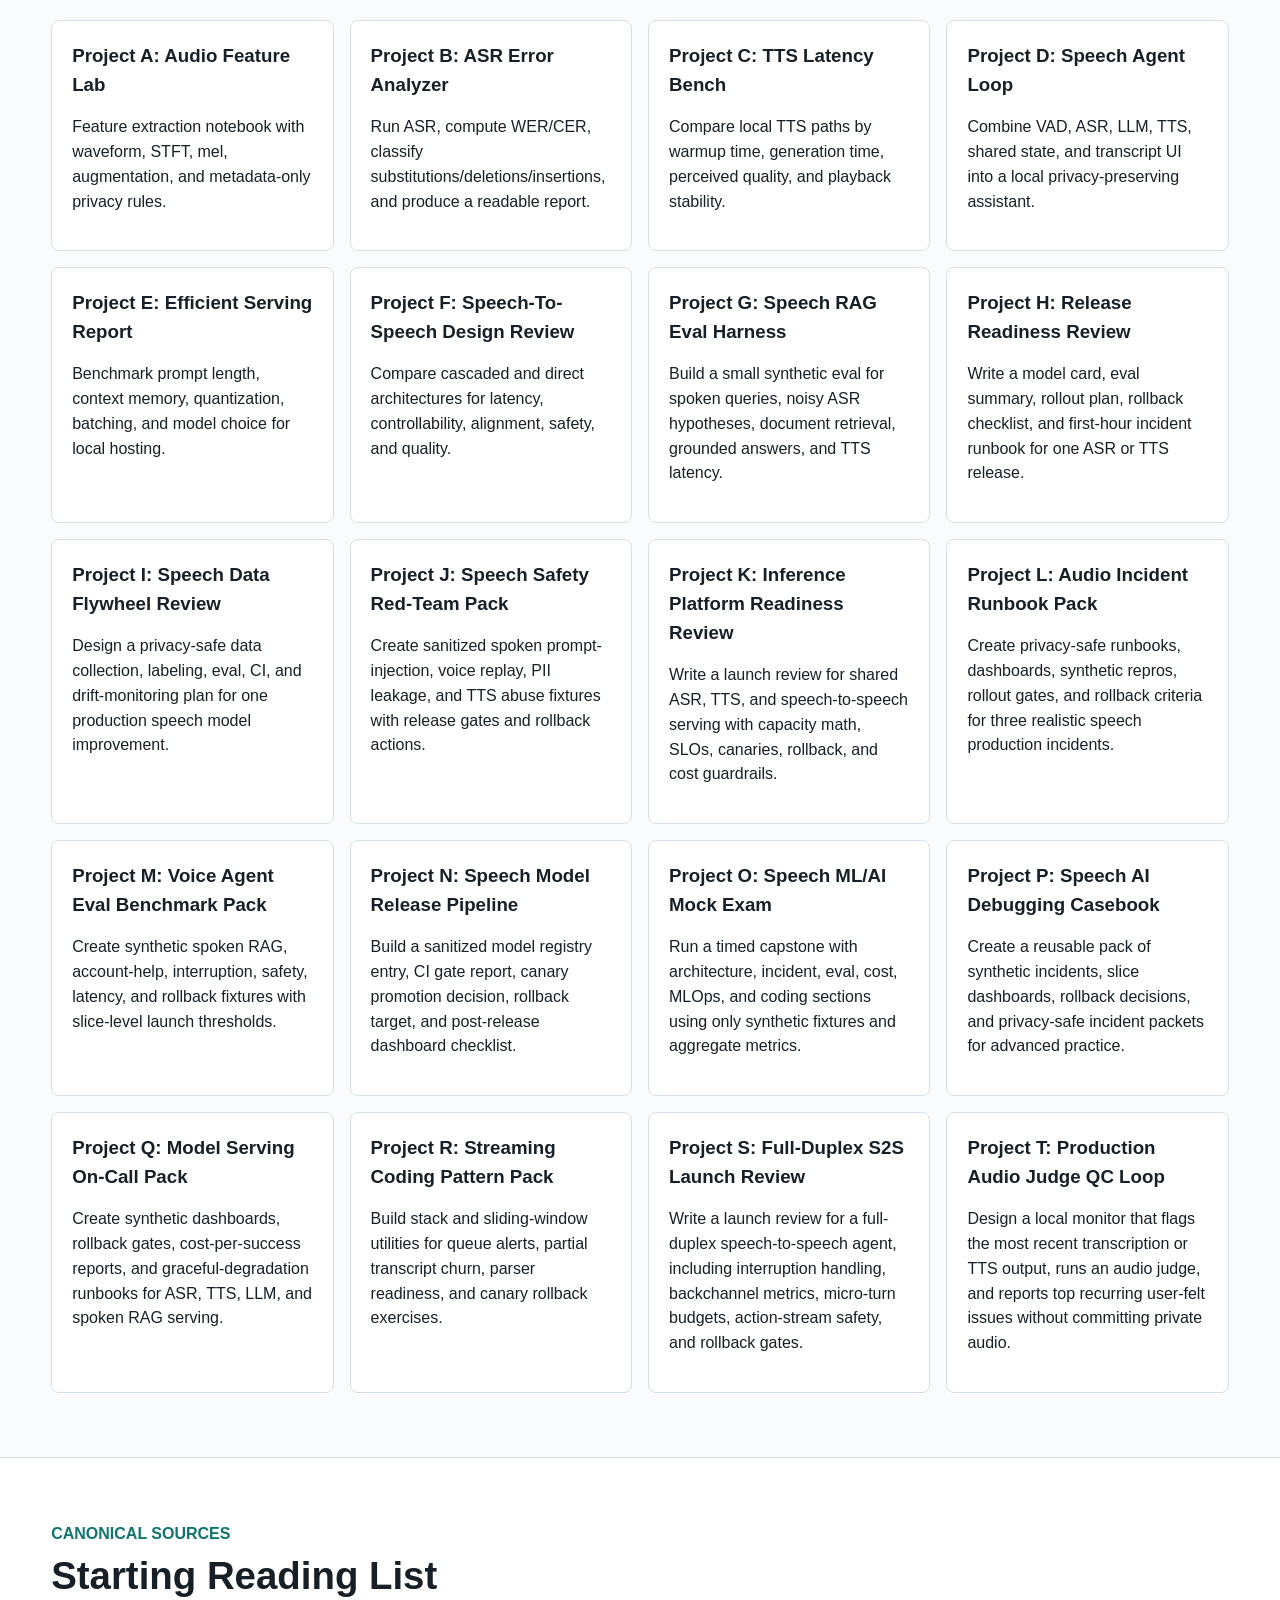
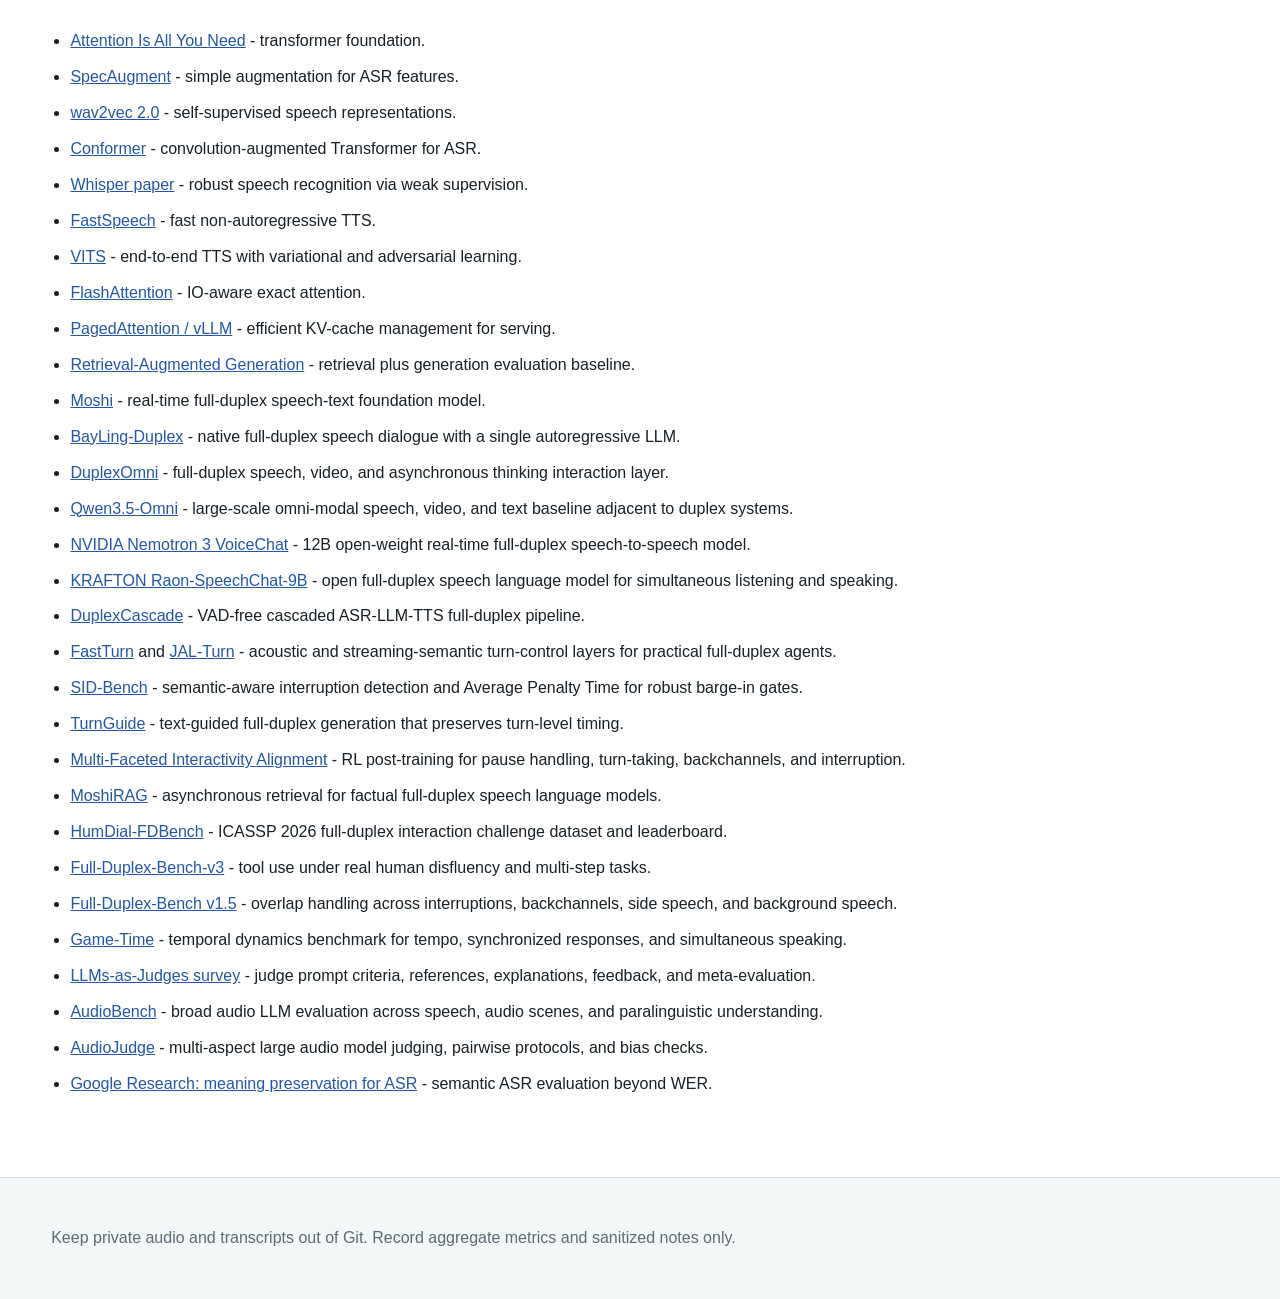
==== commit ea19f518: "Renumber audio ML homepage modules" ====
--- a/index.html
+++ b/index.html
@@ -233,105 +233,105 @@
           <p><a class="lesson-link" href="lessons/audio-ml-production-incidents.html">Open lesson: audio ML production incident drills</a></p>
         </article>
         <article>
-          <span>24</span>
+          <span>23</span>
           <h3>Voice Agent Evaluation Benchmarks</h3>
           <p>Advanced evaluation plans for spoken RAG agents, speech-to-speech repair, task success, latency, safety, cost, and launch gates.</p>
           <p class="lab">Lab: implement a voice-agent release-decision aggregator over synthetic slice metrics.</p>
           <p><a class="lesson-link" href="lessons/voice-agent-eval-benchmarks.html">Open lesson: voice agent evaluation benchmarks</a></p>
         </article>
         <article>
-          <span>25</span>
+          <span>24</span>
           <h3>Speech AI Interview Sprint</h3>
           <p>Timed capstone prompts for speech system design, R&amp;D judgment, production incidents, serving platforms, MLOps, and coding follow-ups.</p>
           <p class="lab">Lab: rank canary rollout risks and explain speech serving capacity and constrained-decoding follow-ups.</p>
           <p><a class="lesson-link" href="lessons/senior-speech-ai-interview-sprint.html">Open lesson: advanced speech AI interview sprint</a></p>
         </article>
         <article>
-          <span>26</span>
+          <span>25</span>
           <h3>Speech Model CI/CD And Release Engineering</h3>
           <p>Model registry contracts, CI gates, canaries, rollback targets, production release drills, and research-to-serving handoff discipline.</p>
           <p class="lab">Lab: implement registry validation, canary promotion gates, and rollback target resolution over synthetic release metadata.</p>
           <p><a class="lesson-link" href="lessons/speech-model-cicd-release-engineering.html">Open lesson: speech model CI/CD and release engineering</a></p>
         </article>
         <article>
-          <span>27</span>
+          <span>26</span>
           <h3>Speech ML/AI Capstone Exam</h3>
           <p>Final advanced practice for speech R&amp;D, system design, inference hosting, incidents, MLOps, cost control, and coding follow-ups.</p>
           <p class="lab">Lab: answer timed capstone prompts, then compare against hidden strong outlines and worked Python utilities.</p>
           <p><a class="lesson-link" href="lessons/senior-audio-ml-capstone-exam.html">Open lesson: advanced audio ML capstone exam</a></p>
         </article>
         <article>
-          <span>28</span>
+          <span>27</span>
           <h3>Speech AI Debugging Casebook</h3>
           <p>Production debugging cases for ASR, TTS, speech-to-speech agents, spoken RAG, safety classifiers, and rollback decisions.</p>
           <p class="lab">Lab: implement first-bad-release detection, slice-aware rollback selection, and privacy-safe incident packet builders.</p>
           <p><a class="lesson-link" href="lessons/speech-ai-debugging-casebook.html">Open lesson: speech AI debugging casebook</a></p>
         </article>
         <article>
-          <span>29</span>
+          <span>28</span>
           <h3>Model Serving On-Call Runbook</h3>
           <p>Production on-call practice for ASR, TTS, LLM, retrieval, and speech-to-speech serving incidents under real traffic constraints.</p>
           <p class="lab">Lab: implement queue saturation, cost-per-success, and rollback-candidate utilities with synthetic aggregate metrics.</p>
           <p><a class="lesson-link" href="lessons/model-serving-oncall-runbook.html">Open lesson: model serving on-call runbook</a></p>
         </article>
         <article>
-          <span>32</span>
+          <span>29</span>
           <h3>Evaluation And Incident Exam</h3>
           <p>Advanced practice for speech evaluation stacks, rollout gates, production incidents, privacy-safe debugging, drift, cost spikes, and rollback ranking.</p>
           <p class="lab">Lab: implement promotion gates, sustained-drift detection, and rollback-target ranking over synthetic aggregate metrics.</p>
           <p><a class="lesson-link" href="lessons/senior-audio-ml-evaluation-incident-exam.html">Open lesson: advanced audio ML evaluation and incident exam</a></p>
         </article>
         <article>
-          <span>33</span>
+          <span>30</span>
           <h3>Real-Time Speech System Design Lab</h3>
           <p>Practice complete spoken-turn design, latency budgets, canary rollback, partial transcript churn, and production debugging for real-time speech products.</p>
           <p class="lab">Lab: implement latency budget reports, prefix churn measurement, and canary rollback triggers over synthetic aggregate telemetry.</p>
           <p><a class="lesson-link" href="lessons/realtime-speech-system-design-lab.html">Open lesson: real-time speech system design lab</a></p>
         </article>
         <article>
-          <span>34</span>
+          <span>31</span>
           <h3>Speech Data Flywheels And Active Learning</h3>
           <p>Practice privacy-safe data loops, active-learning sampling, labeling operations, release gates, and first-hour data incident debugging for speech systems.</p>
           <p class="lab">Lab: rank aggregate review candidates with consent filtering, slice coverage, regression signals, and privacy-safe metadata.</p>
           <p><a class="lesson-link" href="lessons/speech-data-flywheel-active-learning.html">Open lesson: speech data flywheels and active learning</a></p>
         </article>
         <article>
-          <span>35</span>
+          <span>32</span>
           <h3>Speech Serving Scaling and Reliability Exam</h3>
           <p>Practice capacity planning, SLOs, rollout gates, cost-aware routing, rollback judgment, and production debugging for speech serving systems.</p>
           <p class="lab">Lab: implement peak concurrency, canary rollback, and sliding-window error-budget utilities over synthetic aggregate metrics.</p>
           <p><a class="lesson-link" href="lessons/speech-serving-scaling-reliability-exam.html">Open lesson: speech serving scaling and reliability exam</a></p>
         </article>
         <article>
-          <span>36</span>
+          <span>33</span>
           <h3>Speech GPU Serving Capacity Planning</h3>
           <p>Practice GPU memory math, batching, autoscaling, load shedding, warm pools, cost controls, and rollback for speech serving systems.</p>
           <p class="lab">Lab: implement sliding-window queue alerts, priority admission, and retry-storm detectors over synthetic aggregate serving metrics.</p>
           <p><a class="lesson-link" href="lessons/speech-gpu-serving-capacity-planning.html">Open lesson: speech GPU serving capacity planning</a></p>
         </article>
         <article>
-          <span>37</span>
+          <span>34</span>
           <h3>Speech Feature Pipelines And Data Contracts</h3>
           <p>Design privacy-safe audio feature pipelines, schema contracts, label drift checks, online/offline parity tests, and feature-store boundaries.</p>
           <p class="lab">Lab: implement audio chunk merging, active-learning ranking, and schema coverage drift detectors with hidden Python answers.</p>
           <p><a class="lesson-link" href="lessons/speech-feature-pipelines-data-contracts.html">Open lesson: speech feature pipelines and data contracts</a></p>
         </article>
         <article>
-          <span>38</span>
+          <span>35</span>
           <h3>Speech AI Load Testing And Chaos Readiness</h3>
           <p>Practice launch readiness for ASR, TTS, spoken RAG, and speech-to-speech systems under load, dependency failures, cost pressure, and rollback constraints.</p>
           <p class="lab">Lab: implement load-test gates, retry-storm detection, and capacity step-load summaries over synthetic aggregate metrics.</p>
           <p><a class="lesson-link" href="lessons/speech-ai-load-testing-chaos.html">Open lesson: speech AI load testing and chaos readiness</a></p>
         </article>
         <article>
-          <span>39</span>
+          <span>36</span>
           <h3>Full-Duplex Speech-To-Speech Research Update</h3>
           <p>Study recent full-duplex speech model directions: native listen-while-speaking models, micro-turn cascades, role-conditioned agents, action streams, asynchronous retrieval, interactivity alignment, and benchmark gaps.</p>
           <p class="lab">Lab: compare native, cascaded, front-end-assisted, and retrieval-augmented duplex serving designs with rollout gates and interruption metrics.</p>
           <p><a class="lesson-link" href="lessons/full-duplex-speech-to-speech-research-update.html">Open lesson: full-duplex speech-to-speech research update</a></p>
         </article>
         <article>
-          <span>40</span>
+          <span>37</span>
           <h3>Production Audio Judge Monitoring</h3>
           <p>Build fast feedback loops from flagged ASR/TTS events, sampled production traffic, audio-aware judges, schema validation, and top-issue aggregation.</p>
           <p class="lab">Lab: implement a privacy-safe top-issue aggregator over synthetic judge results from user-unsatisfied and sampled speech events.</p>
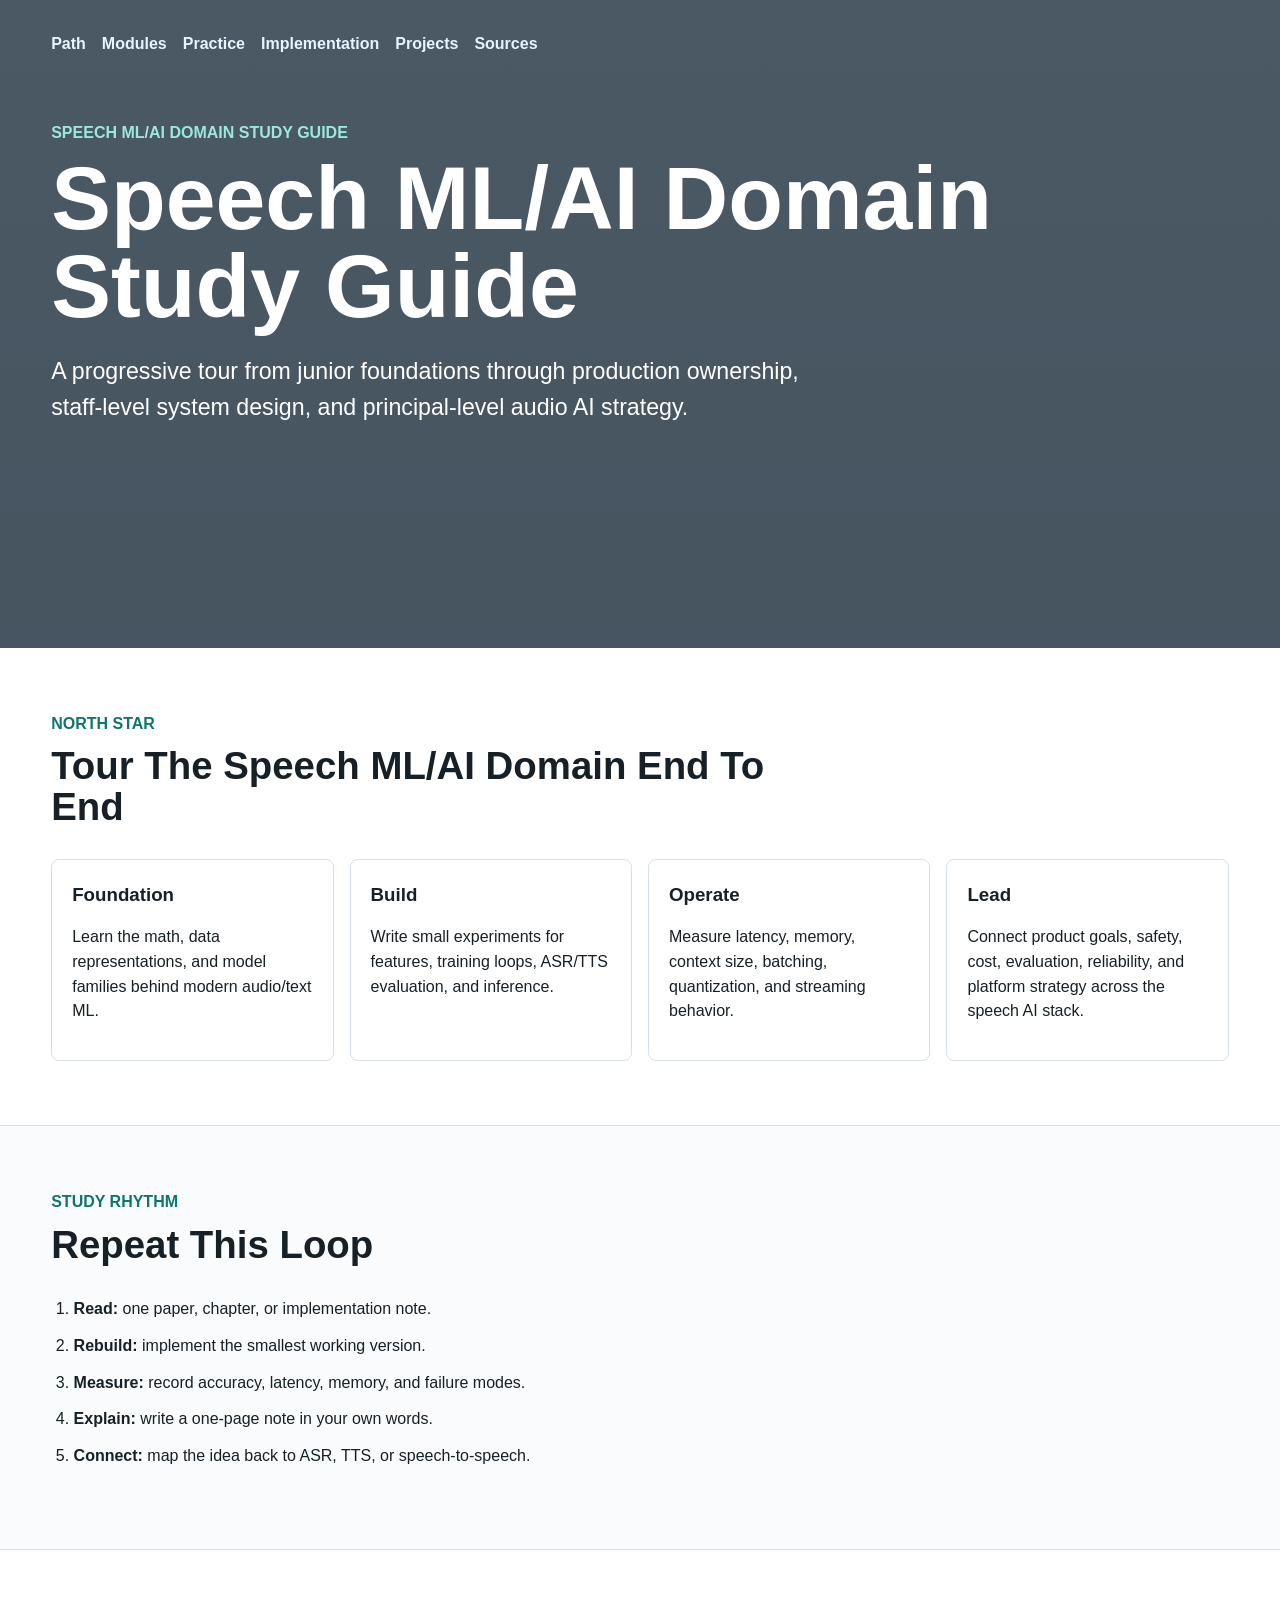
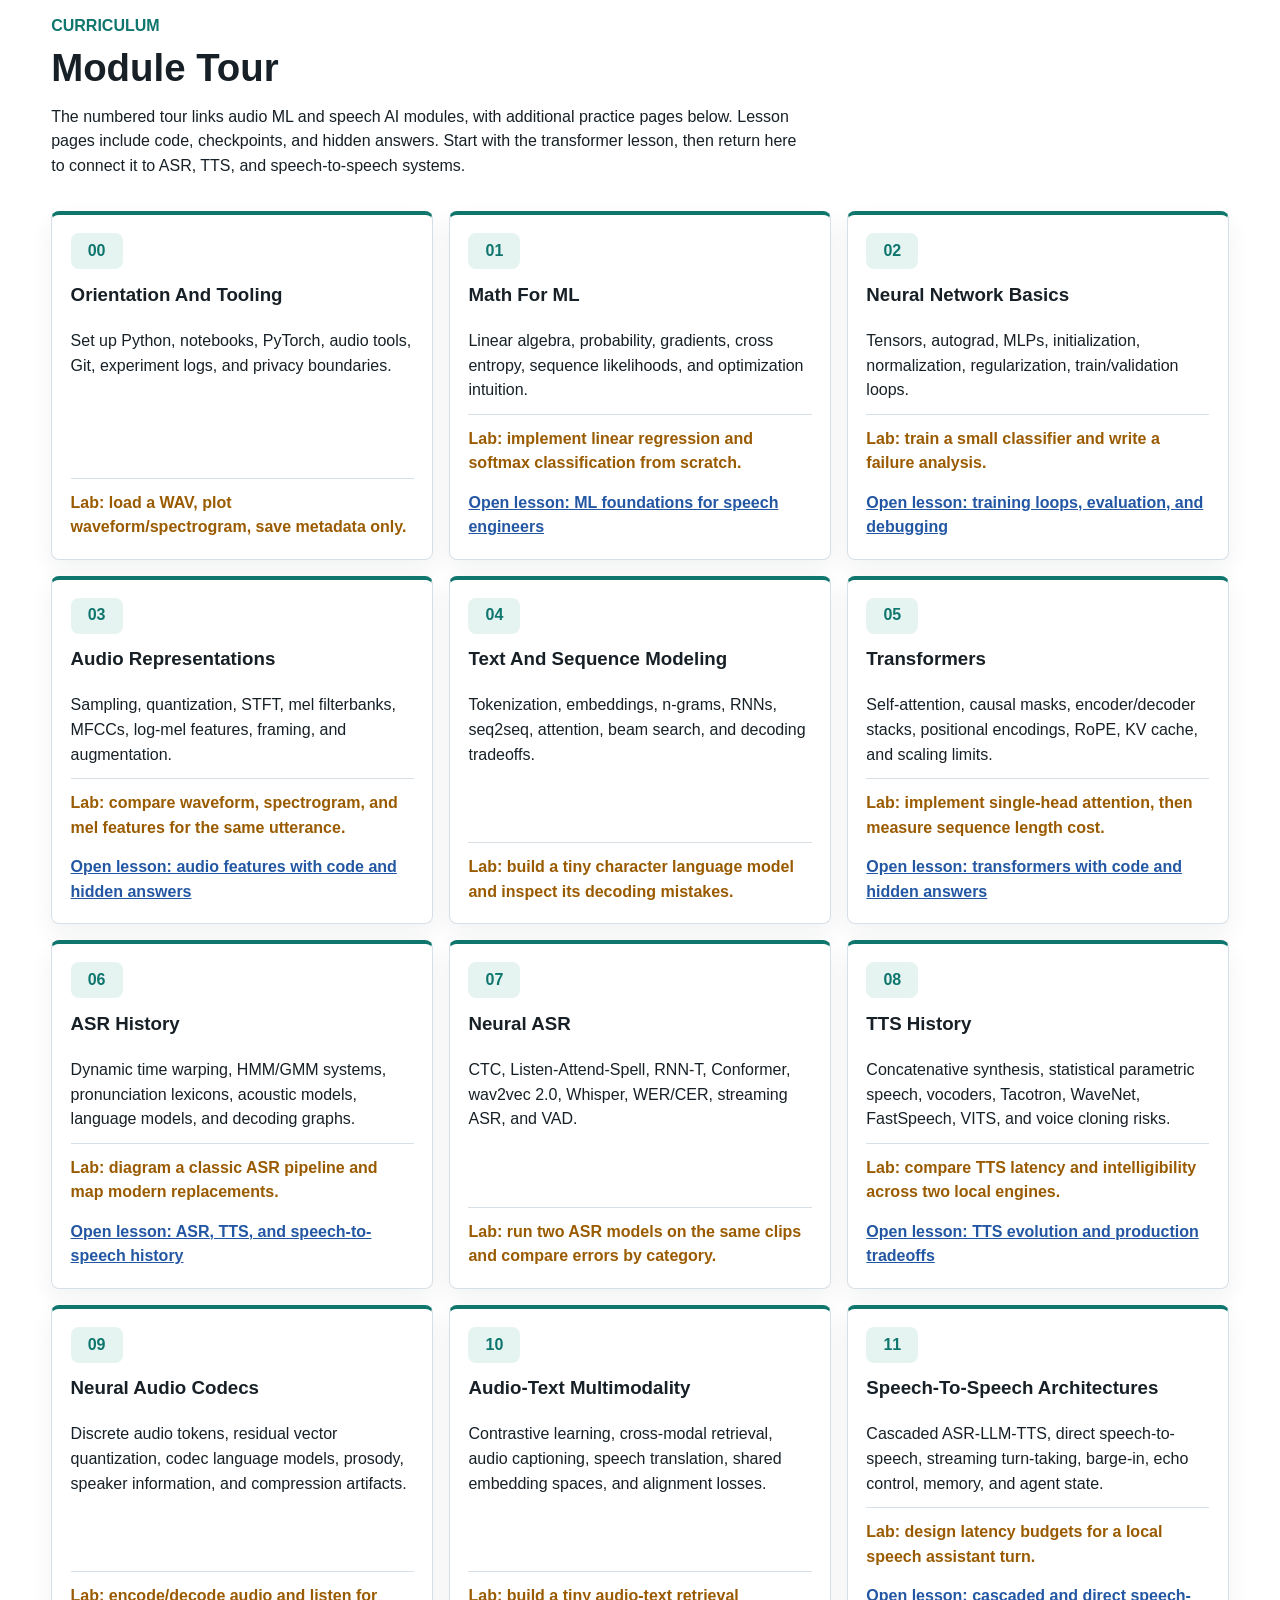
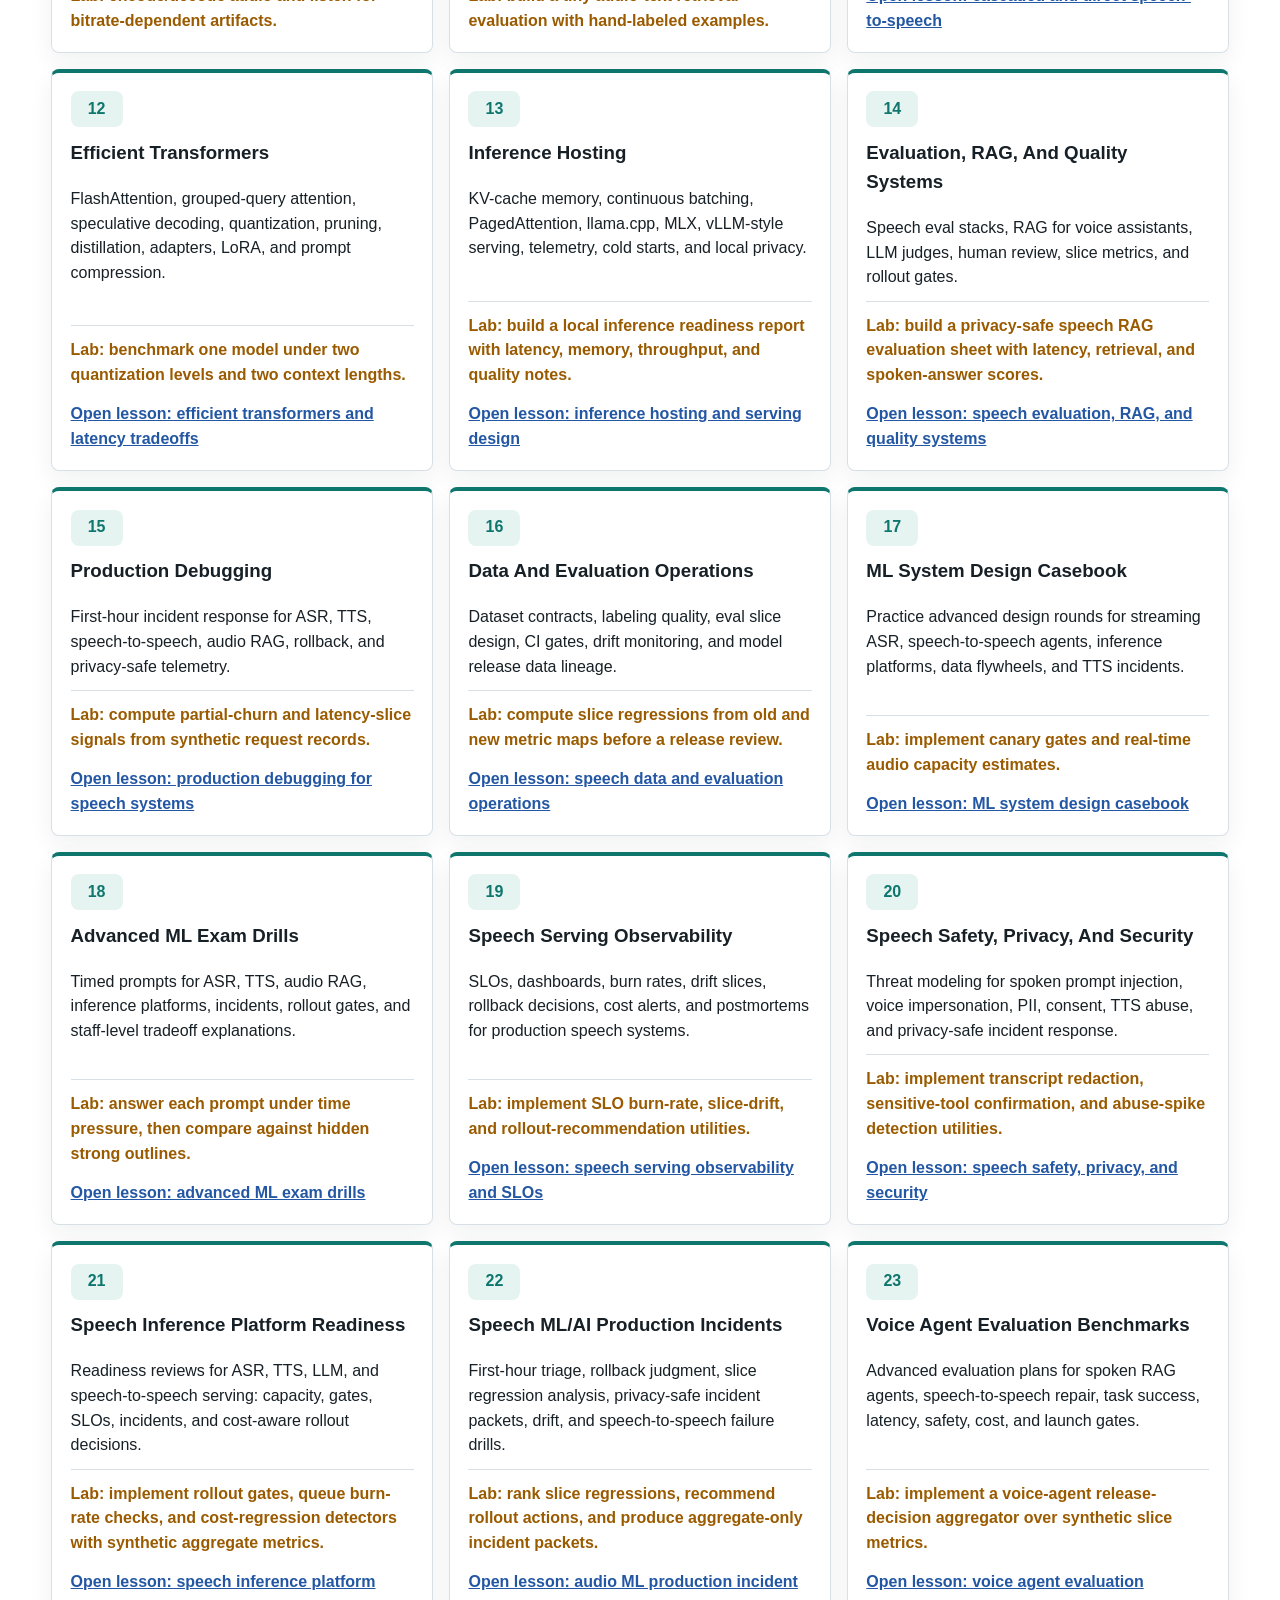
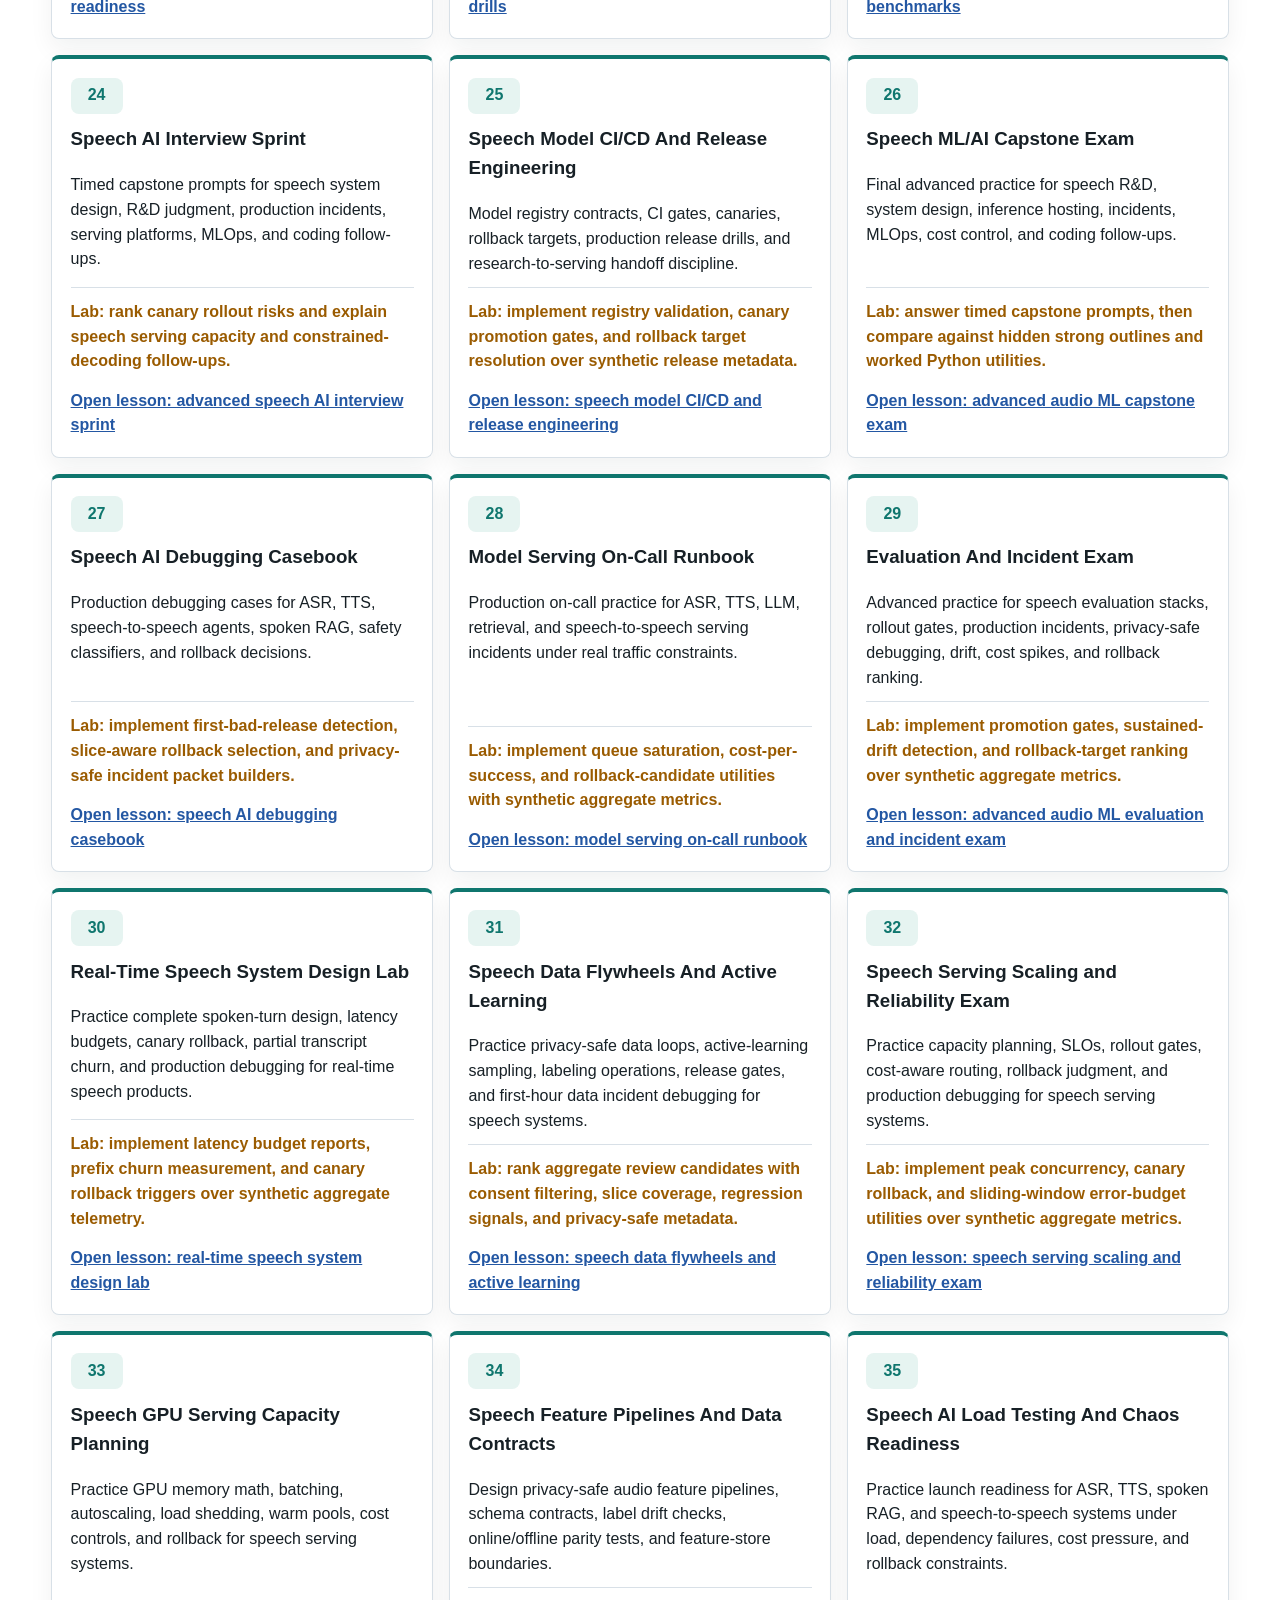
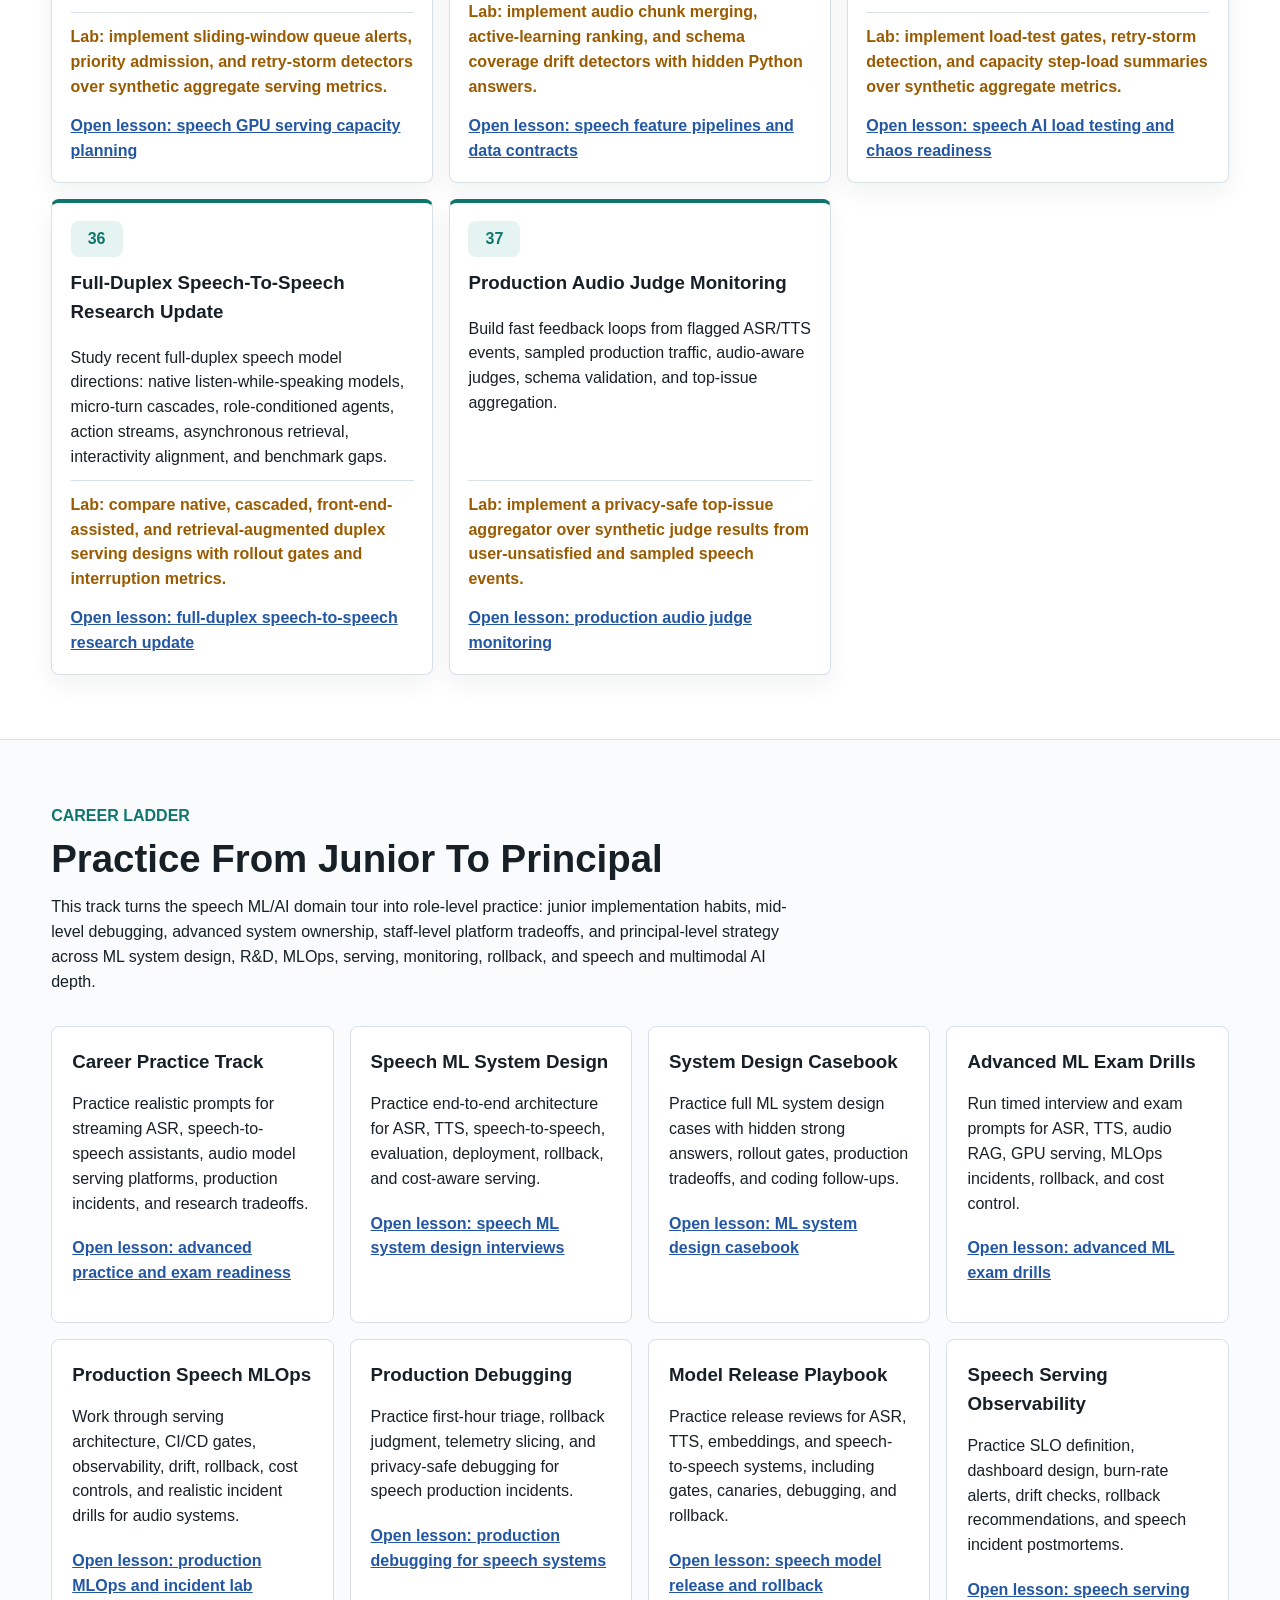
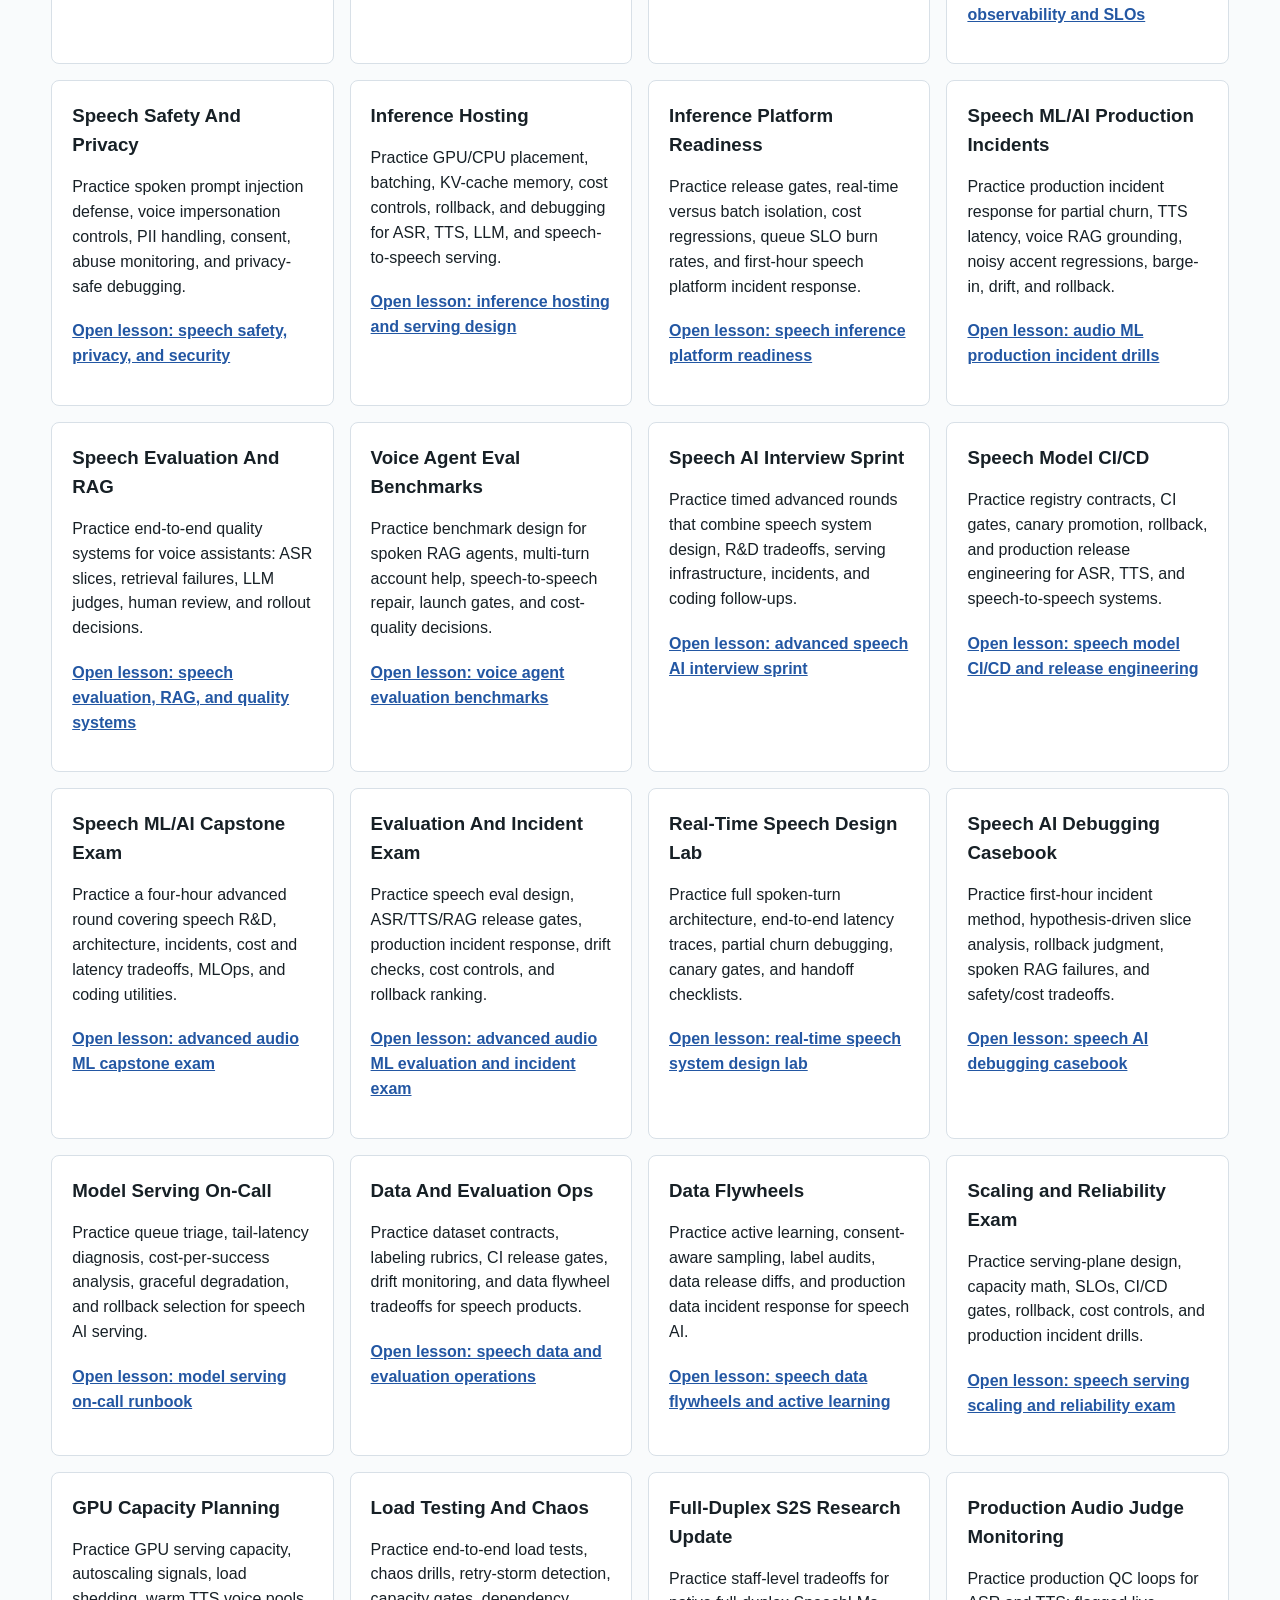
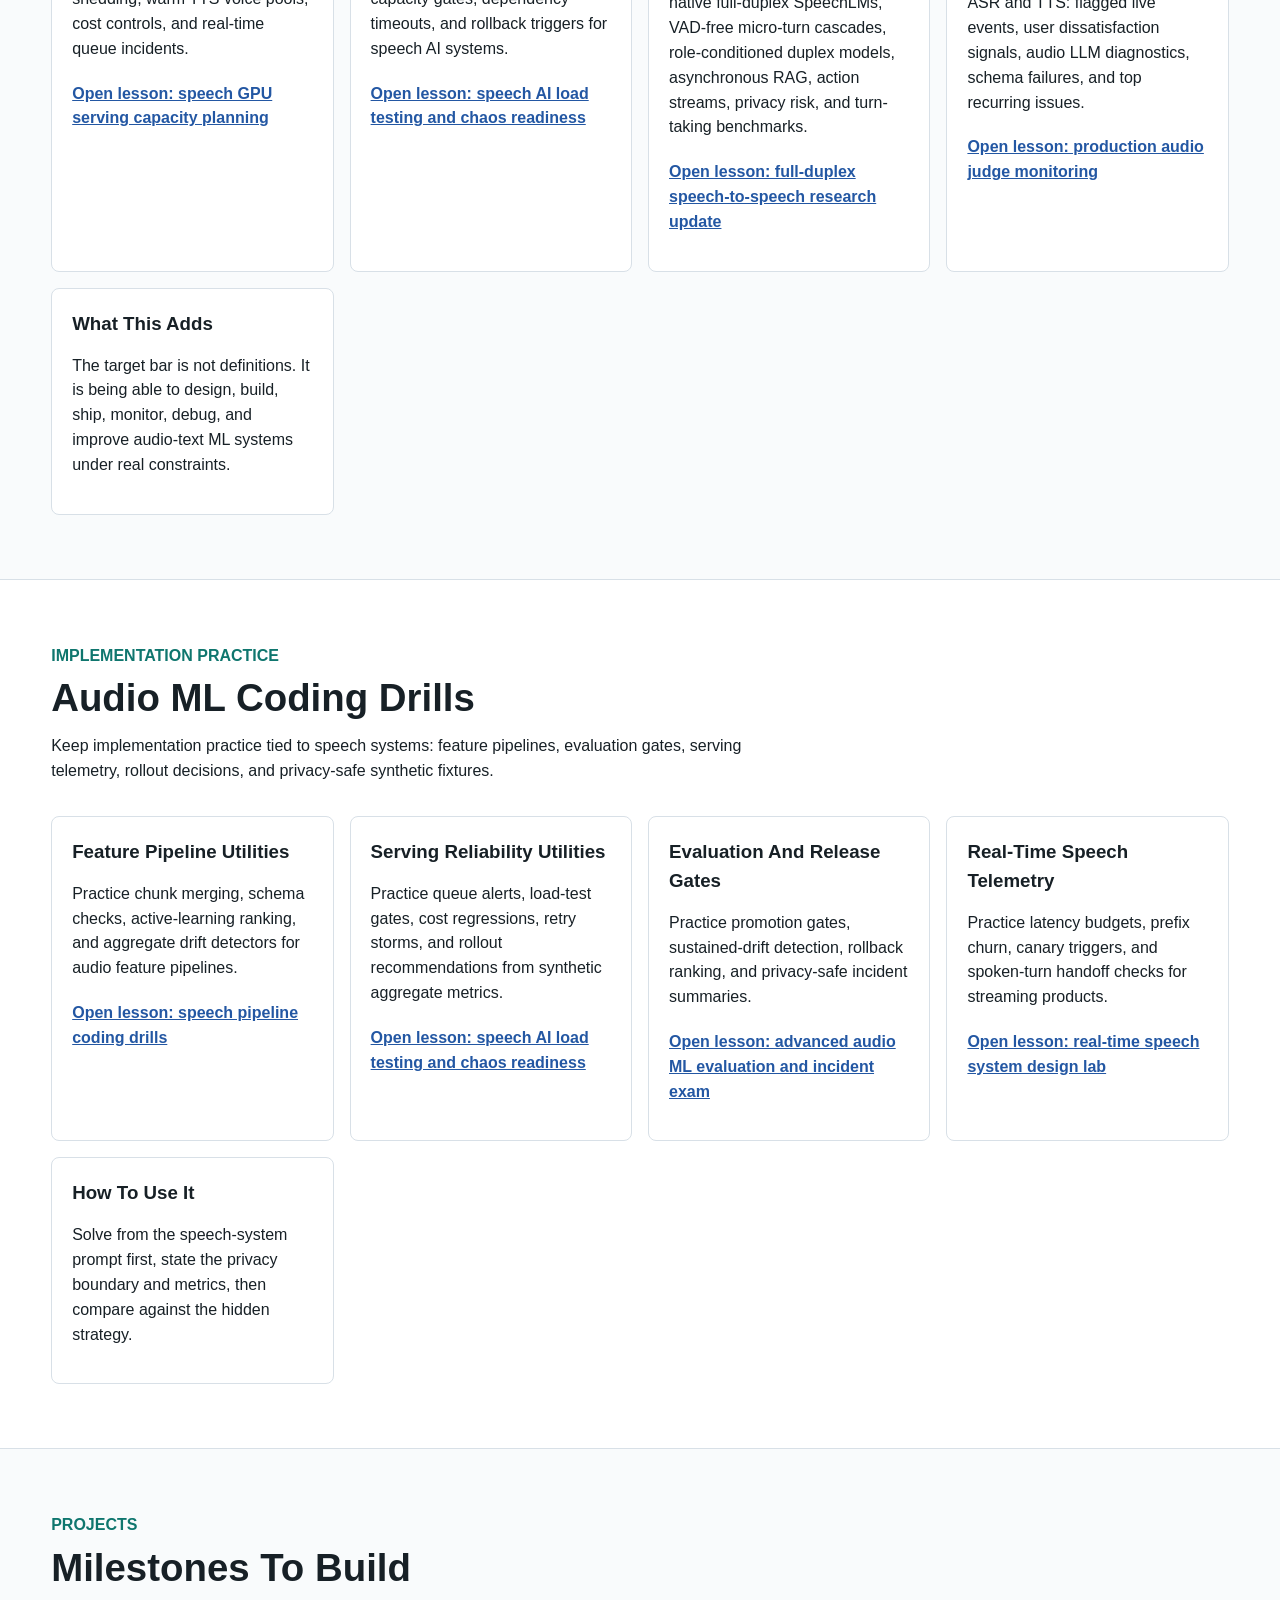
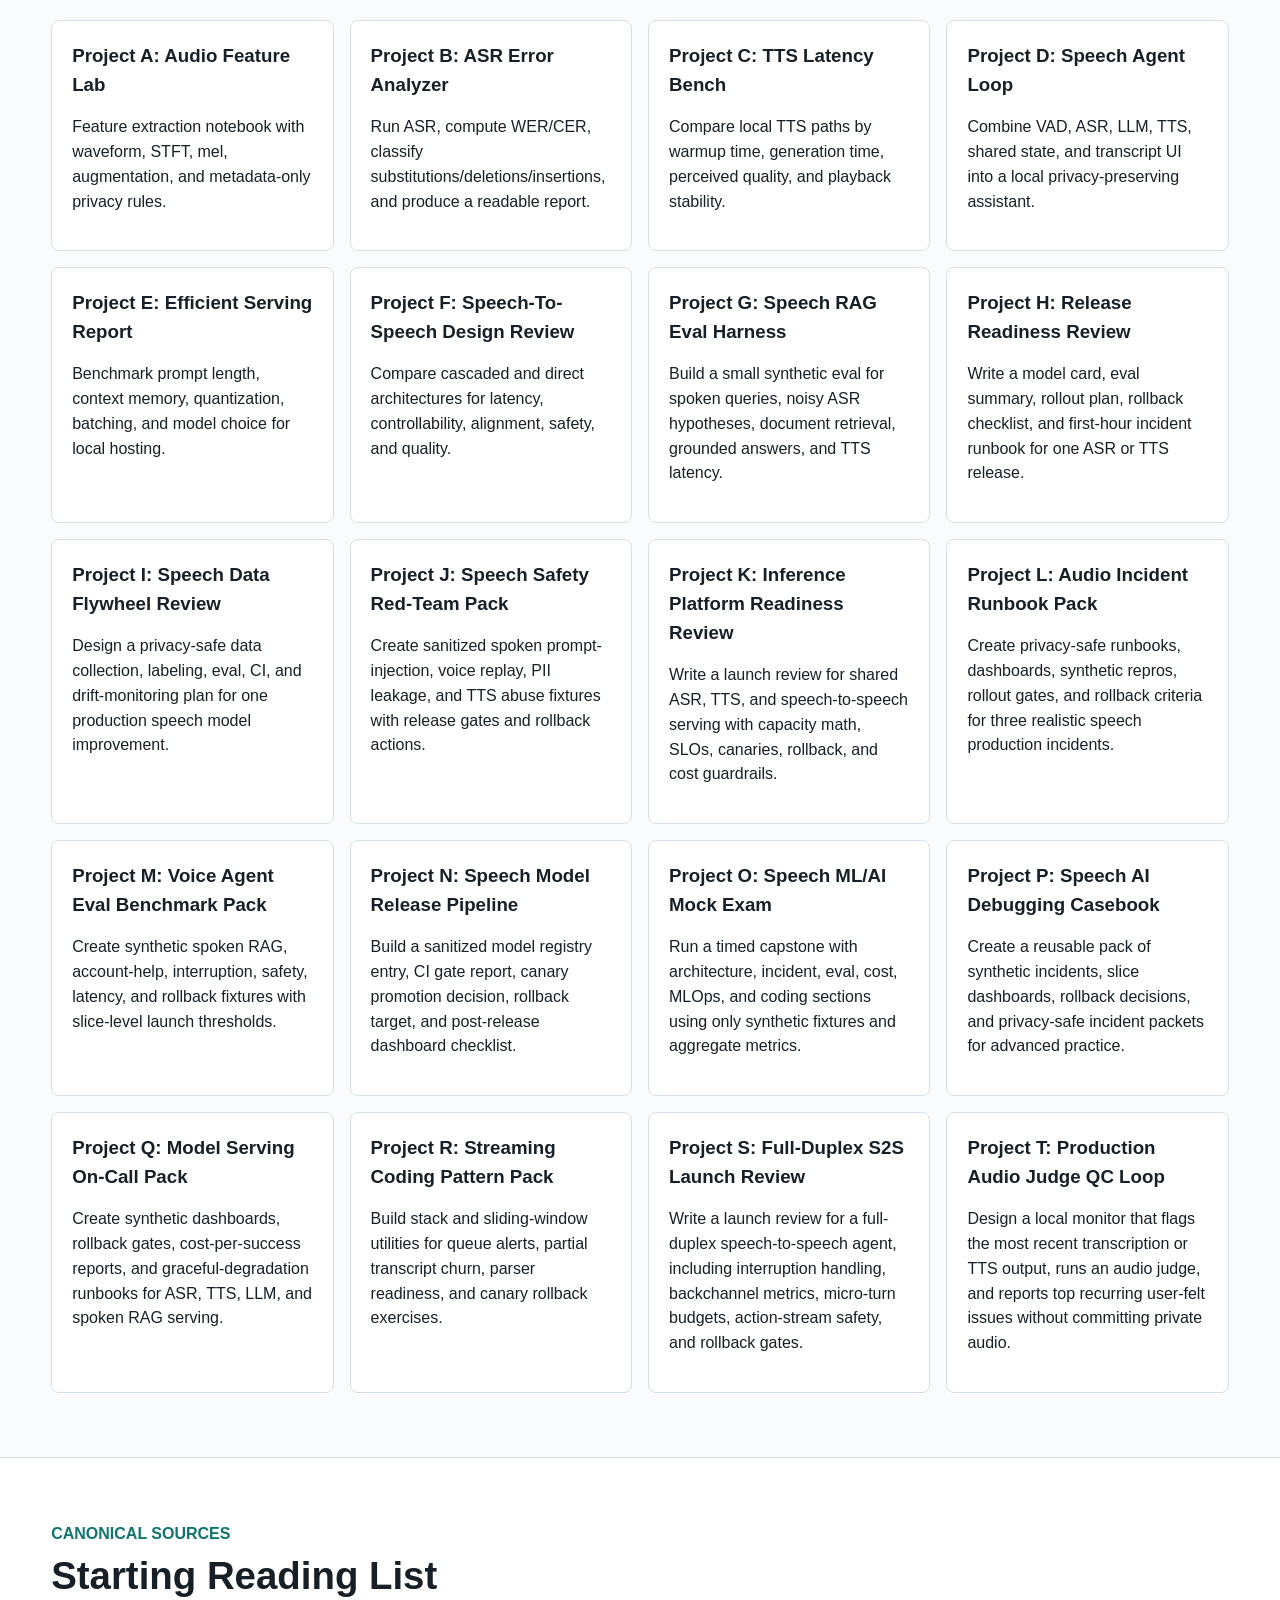
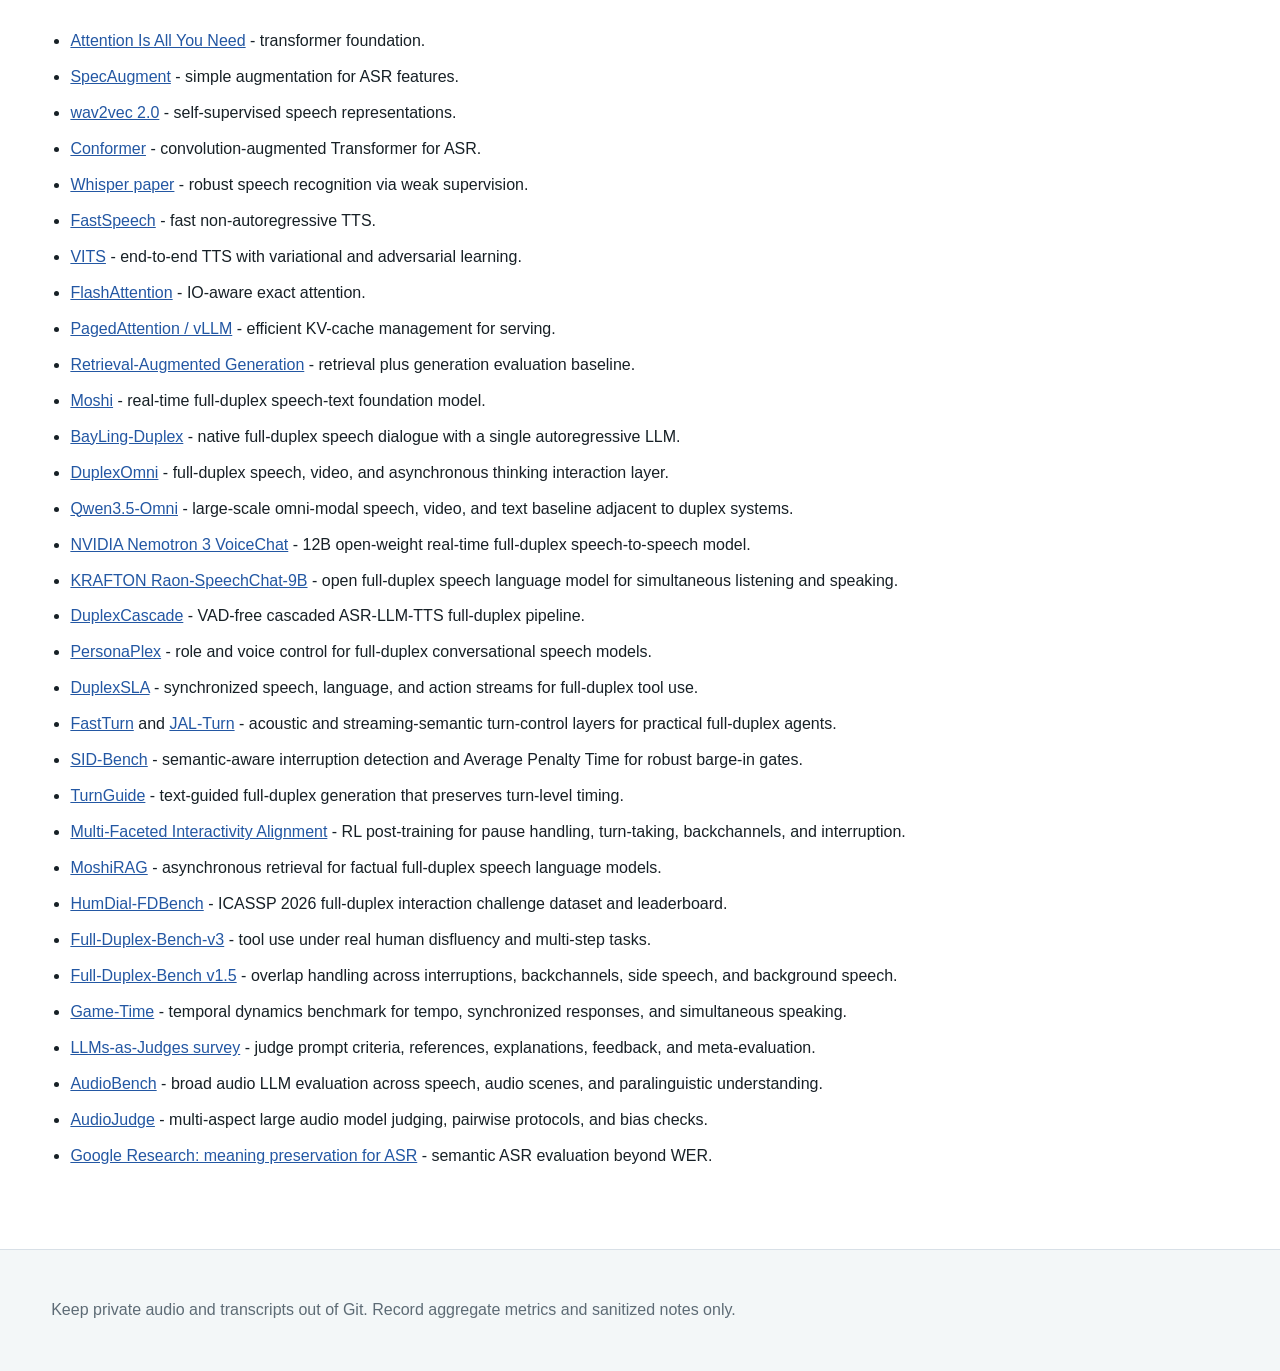
==== commit aeec6084: "Add speech serving exam references" ====
--- a/index.html
+++ b/index.html
@@ -650,6 +650,8 @@
         <li><a href="https://build.nvidia.com/nvidia/nemotron-voicechat/modelcard">NVIDIA Nemotron 3 VoiceChat</a> - 12B open-weight real-time full-duplex speech-to-speech model.</li>
         <li><a href="https://huggingface.co/KRAFTON/Raon-SpeechChat-9B">KRAFTON Raon-SpeechChat-9B</a> - open full-duplex speech language model for simultaneous listening and speaking.</li>
         <li><a href="https://arxiv.org/abs/2603.09180">DuplexCascade</a> - VAD-free cascaded ASR-LLM-TTS full-duplex pipeline.</li>
+        <li><a href="https://arxiv.org/abs/2602.06053">PersonaPlex</a> - role and voice control for full-duplex conversational speech models.</li>
+        <li><a href="https://arxiv.org/abs/2605.20755">DuplexSLA</a> - synchronized speech, language, and action streams for full-duplex tool use.</li>
         <li><a href="https://arxiv.org/abs/2604.01897">FastTurn</a> and <a href="https://arxiv.org/abs/2603.26515">JAL-Turn</a> - acoustic and streaming-semantic turn-control layers for practical full-duplex agents.</li>
         <li><a href="https://arxiv.org/abs/2603.24144">SID-Bench</a> - semantic-aware interruption detection and Average Penalty Time for robust barge-in gates.</li>
         <li><a href="https://arxiv.org/abs/2508.07375">TurnGuide</a> - text-guided full-duplex generation that preserves turn-level timing.</li>
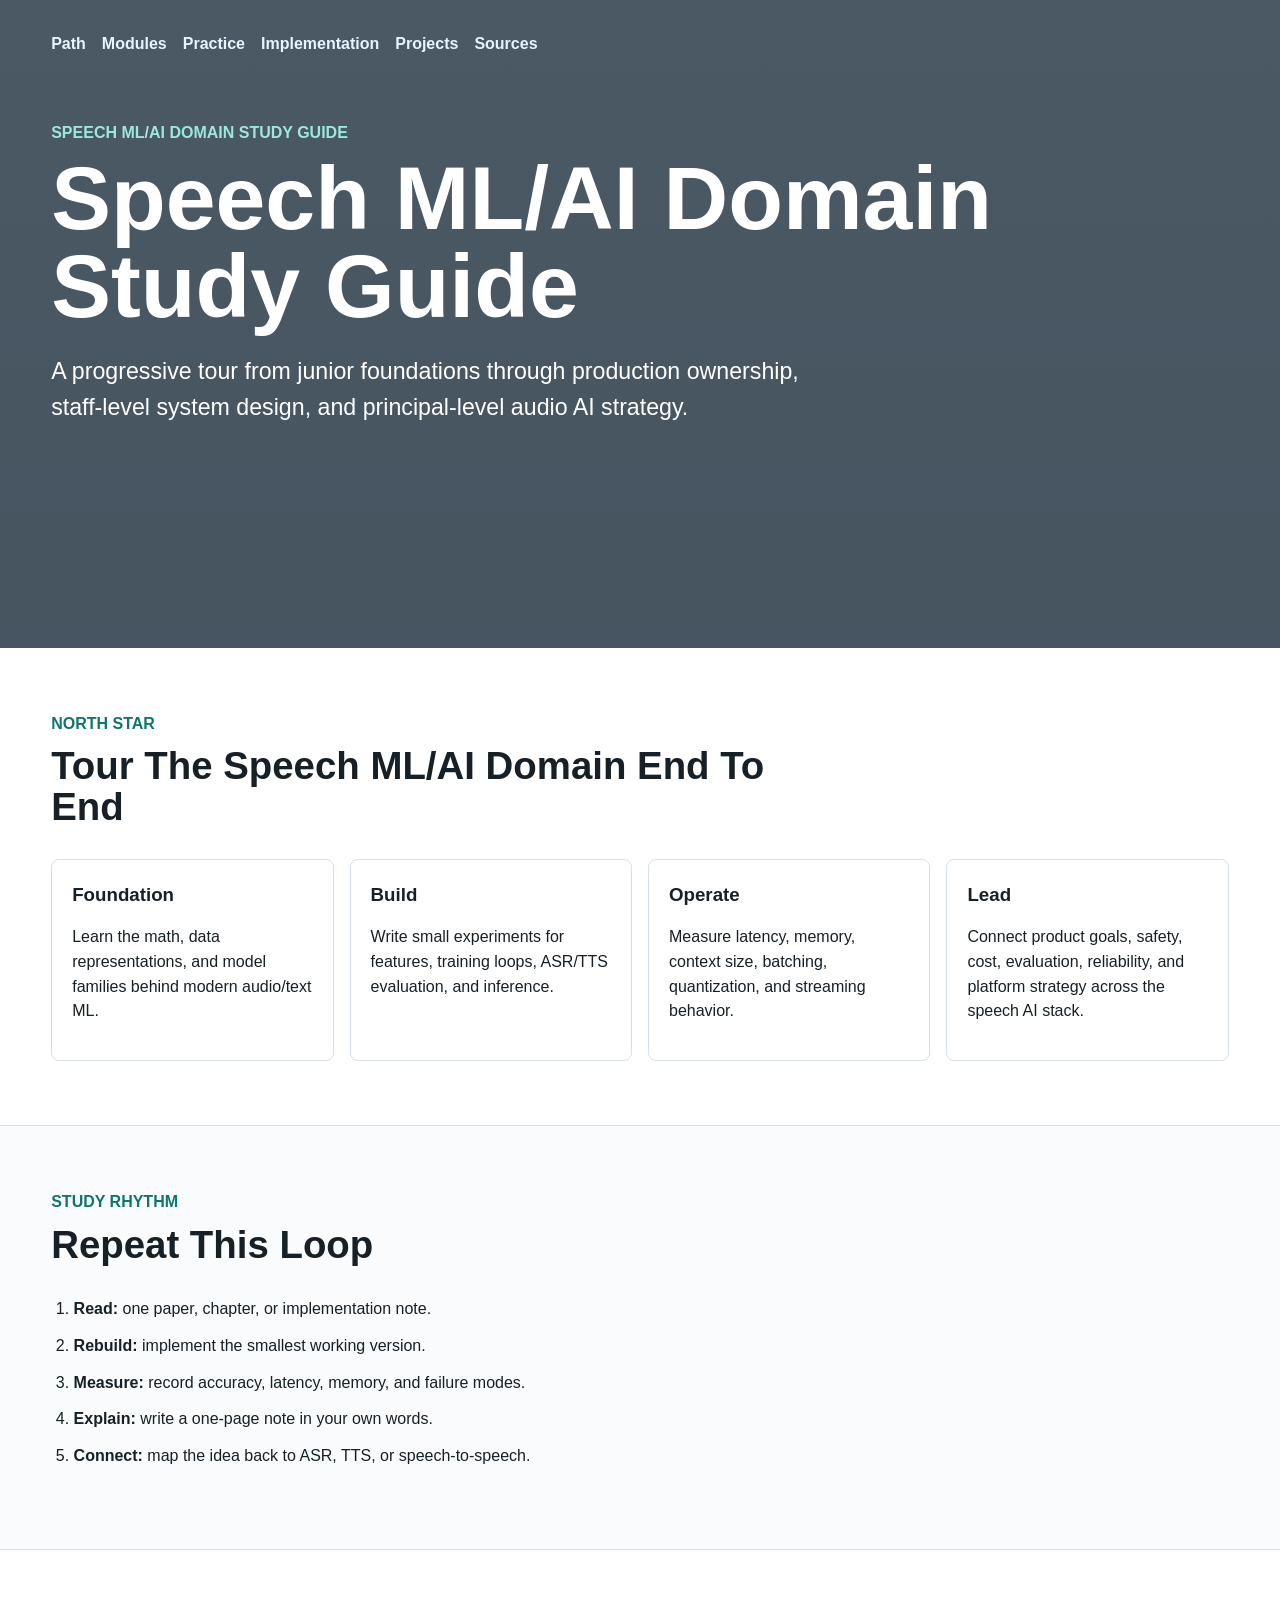
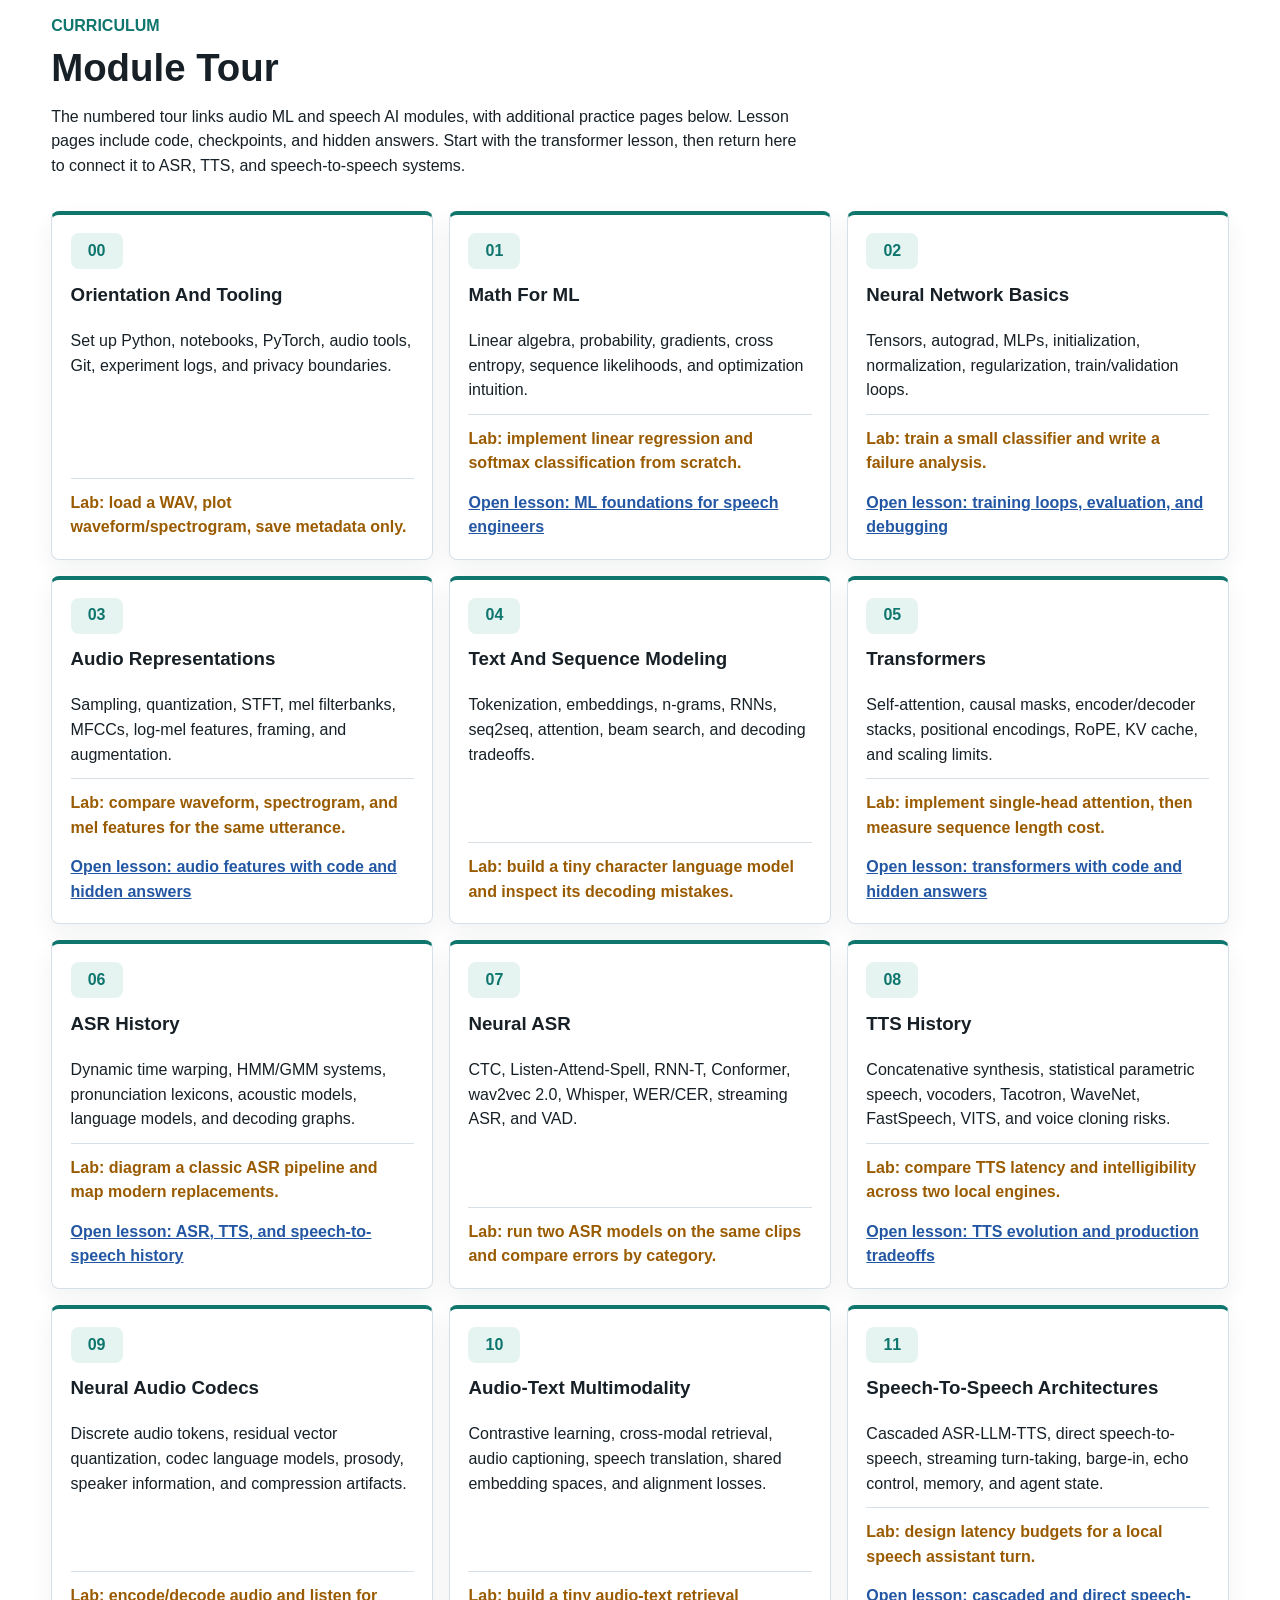
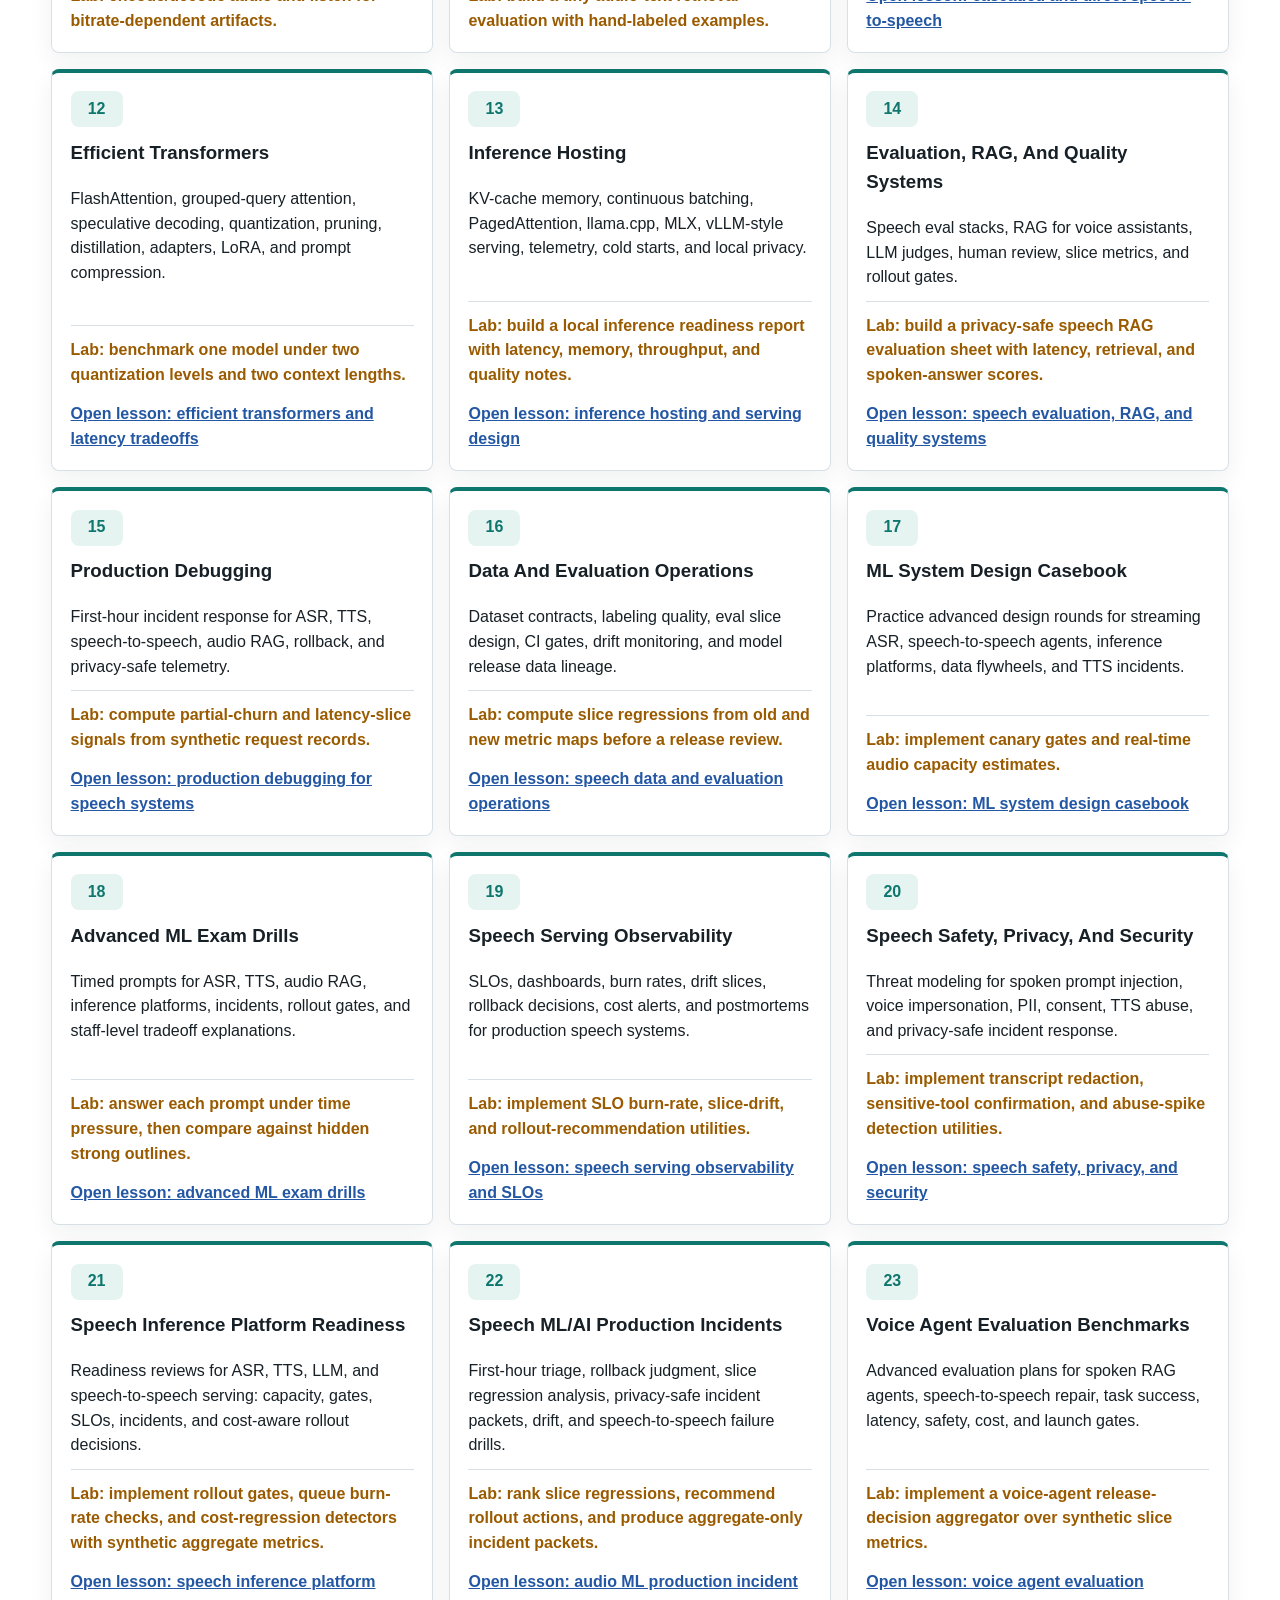
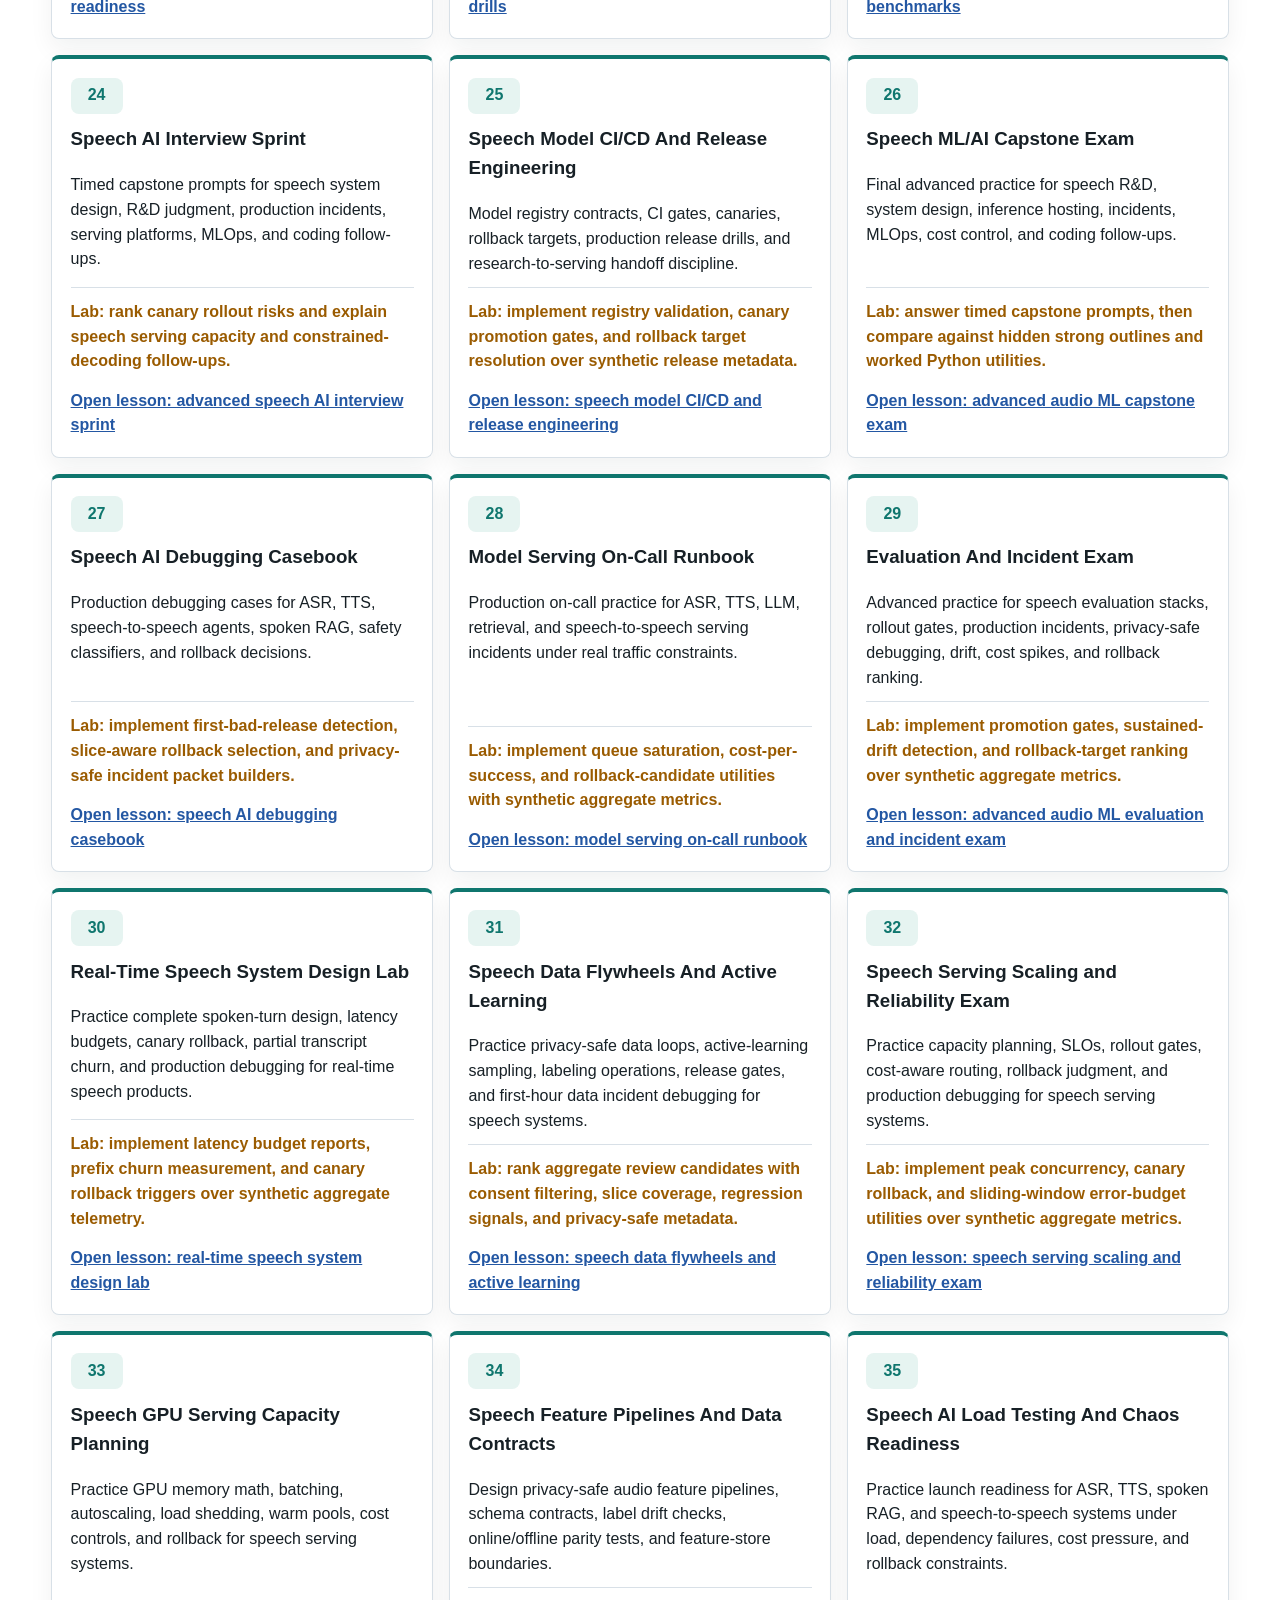
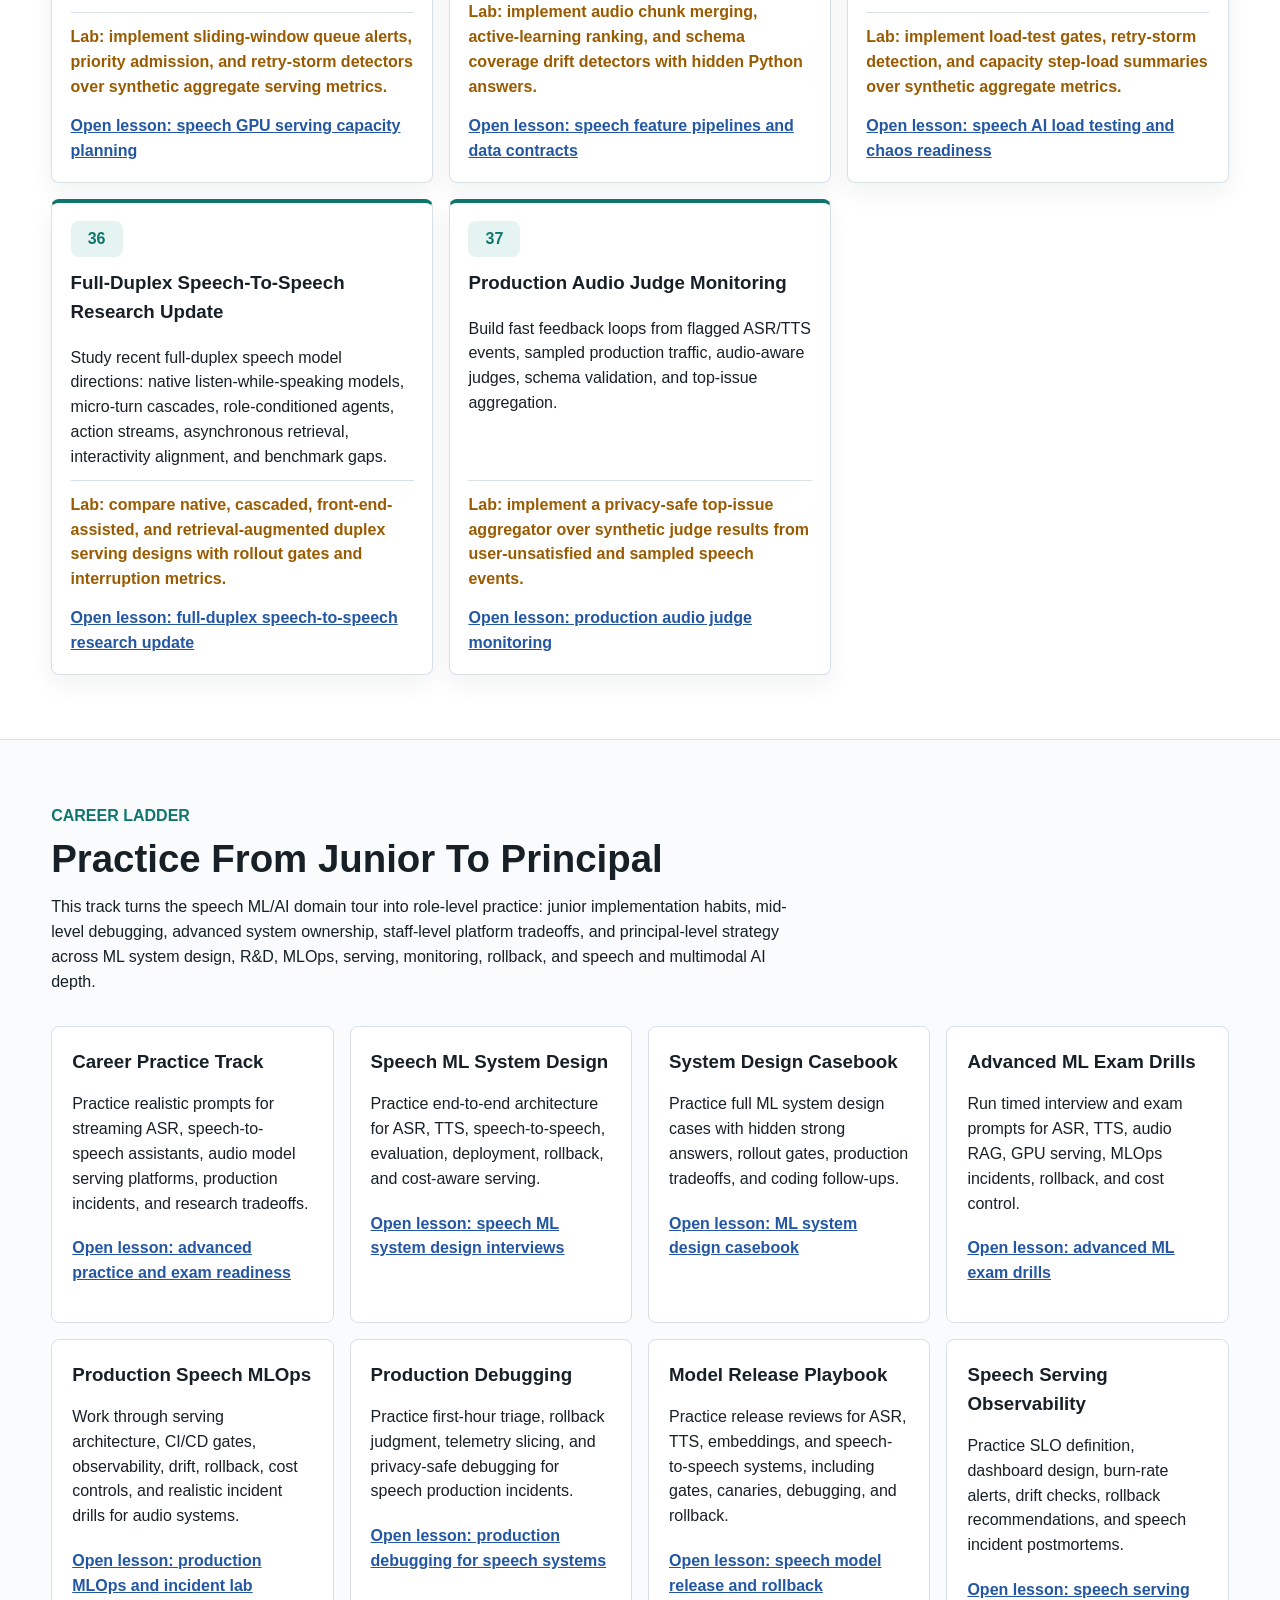
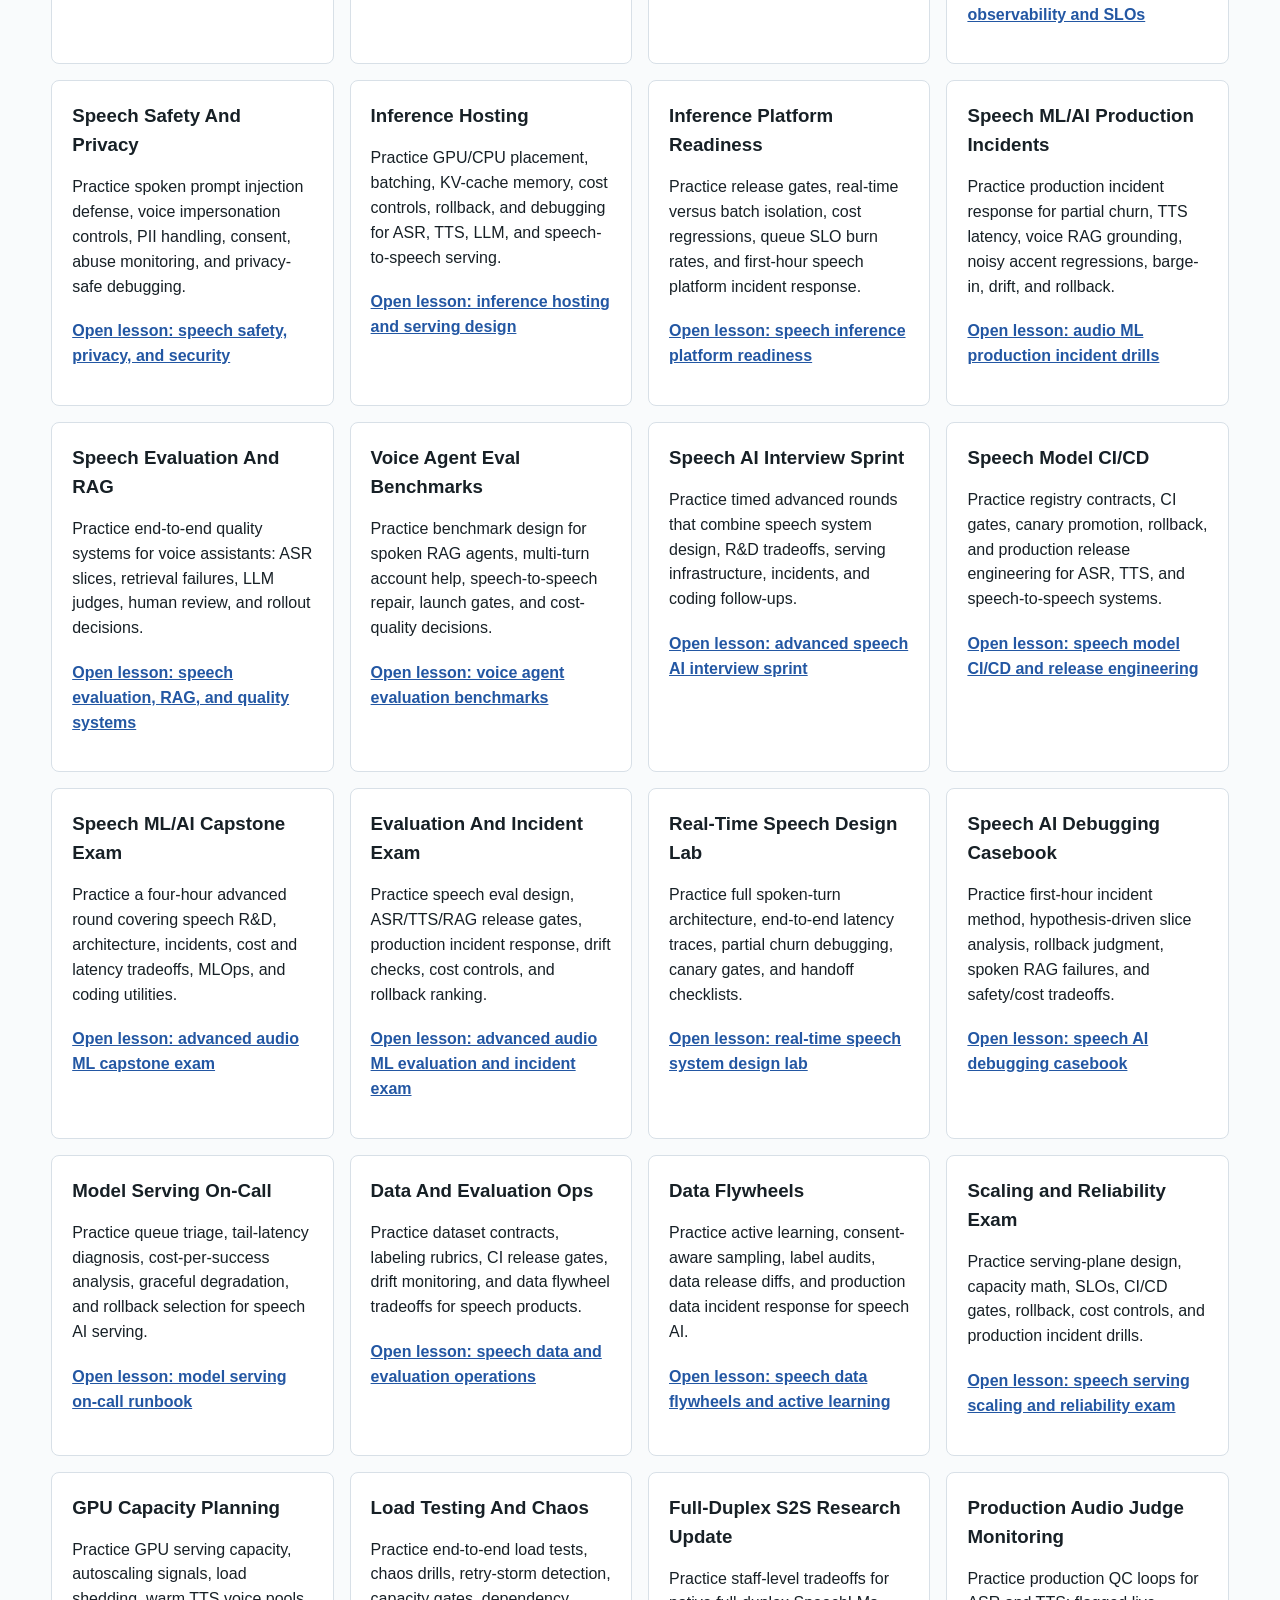
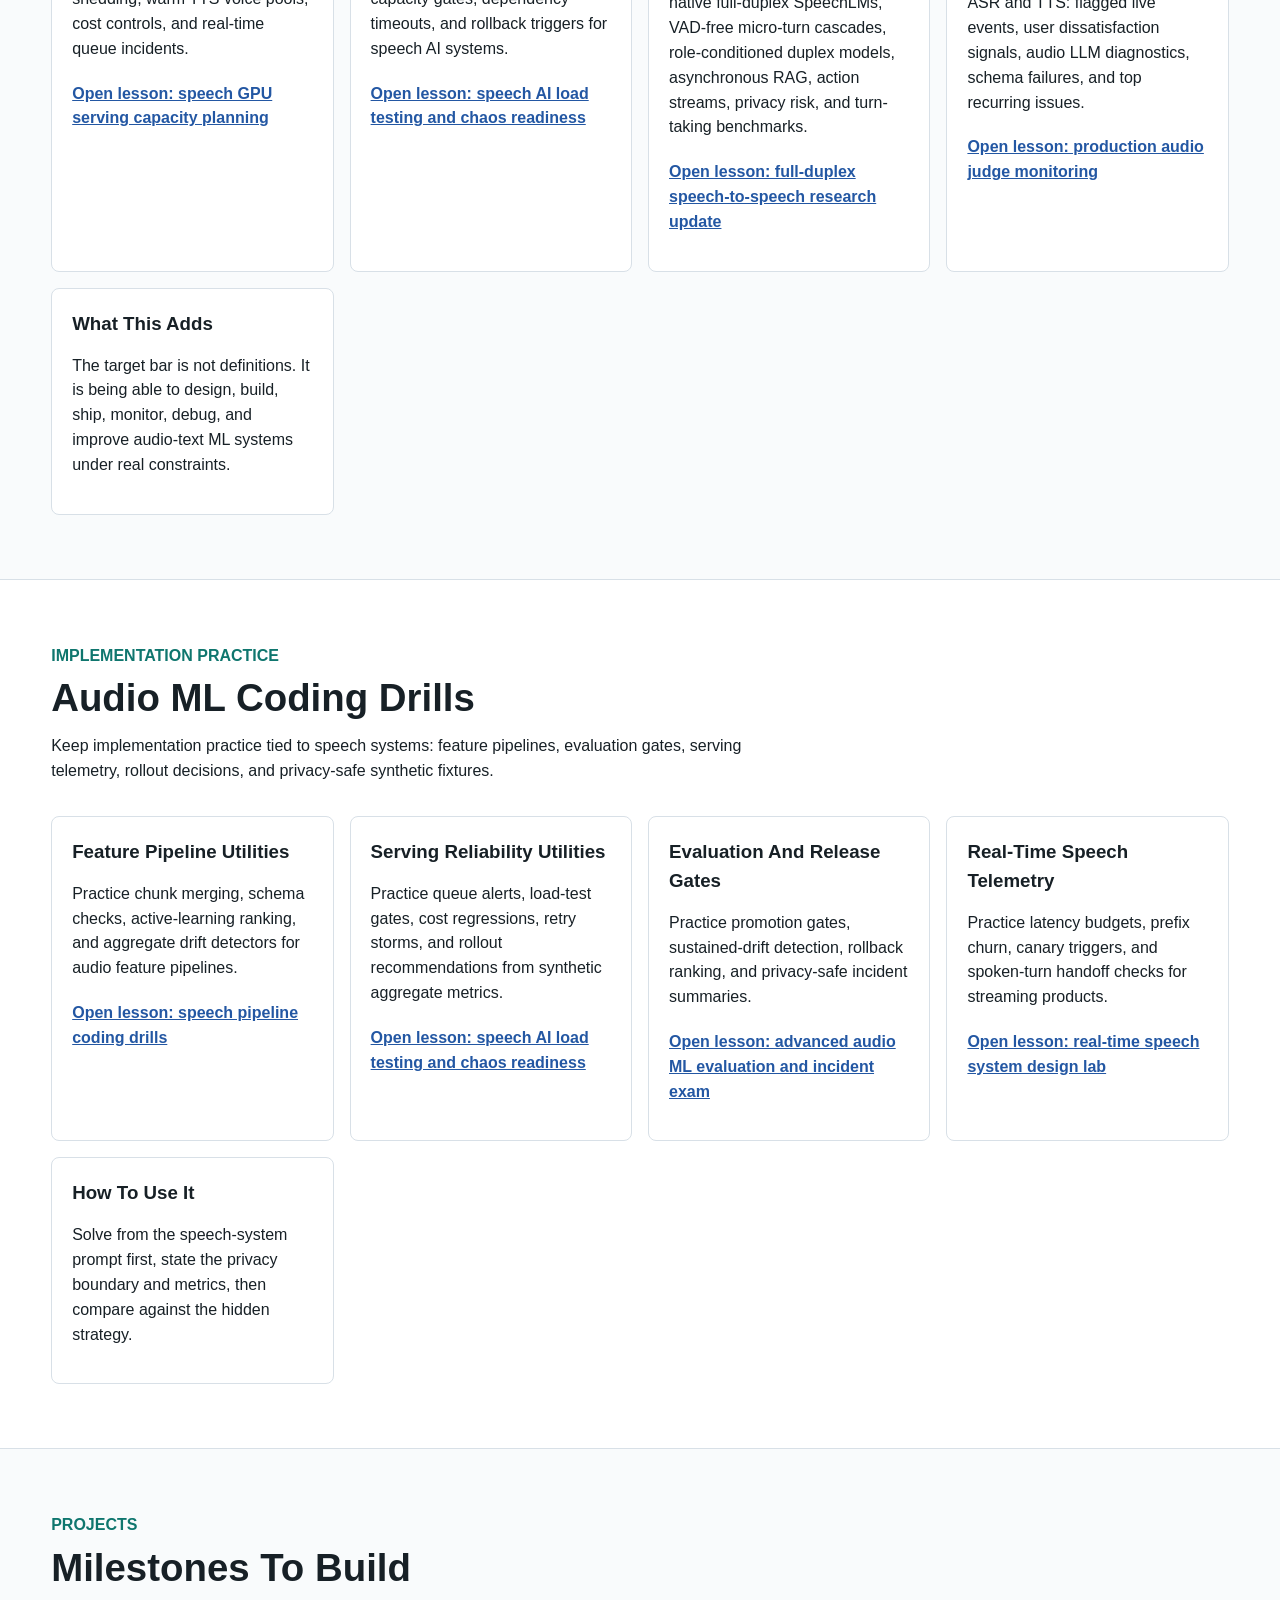
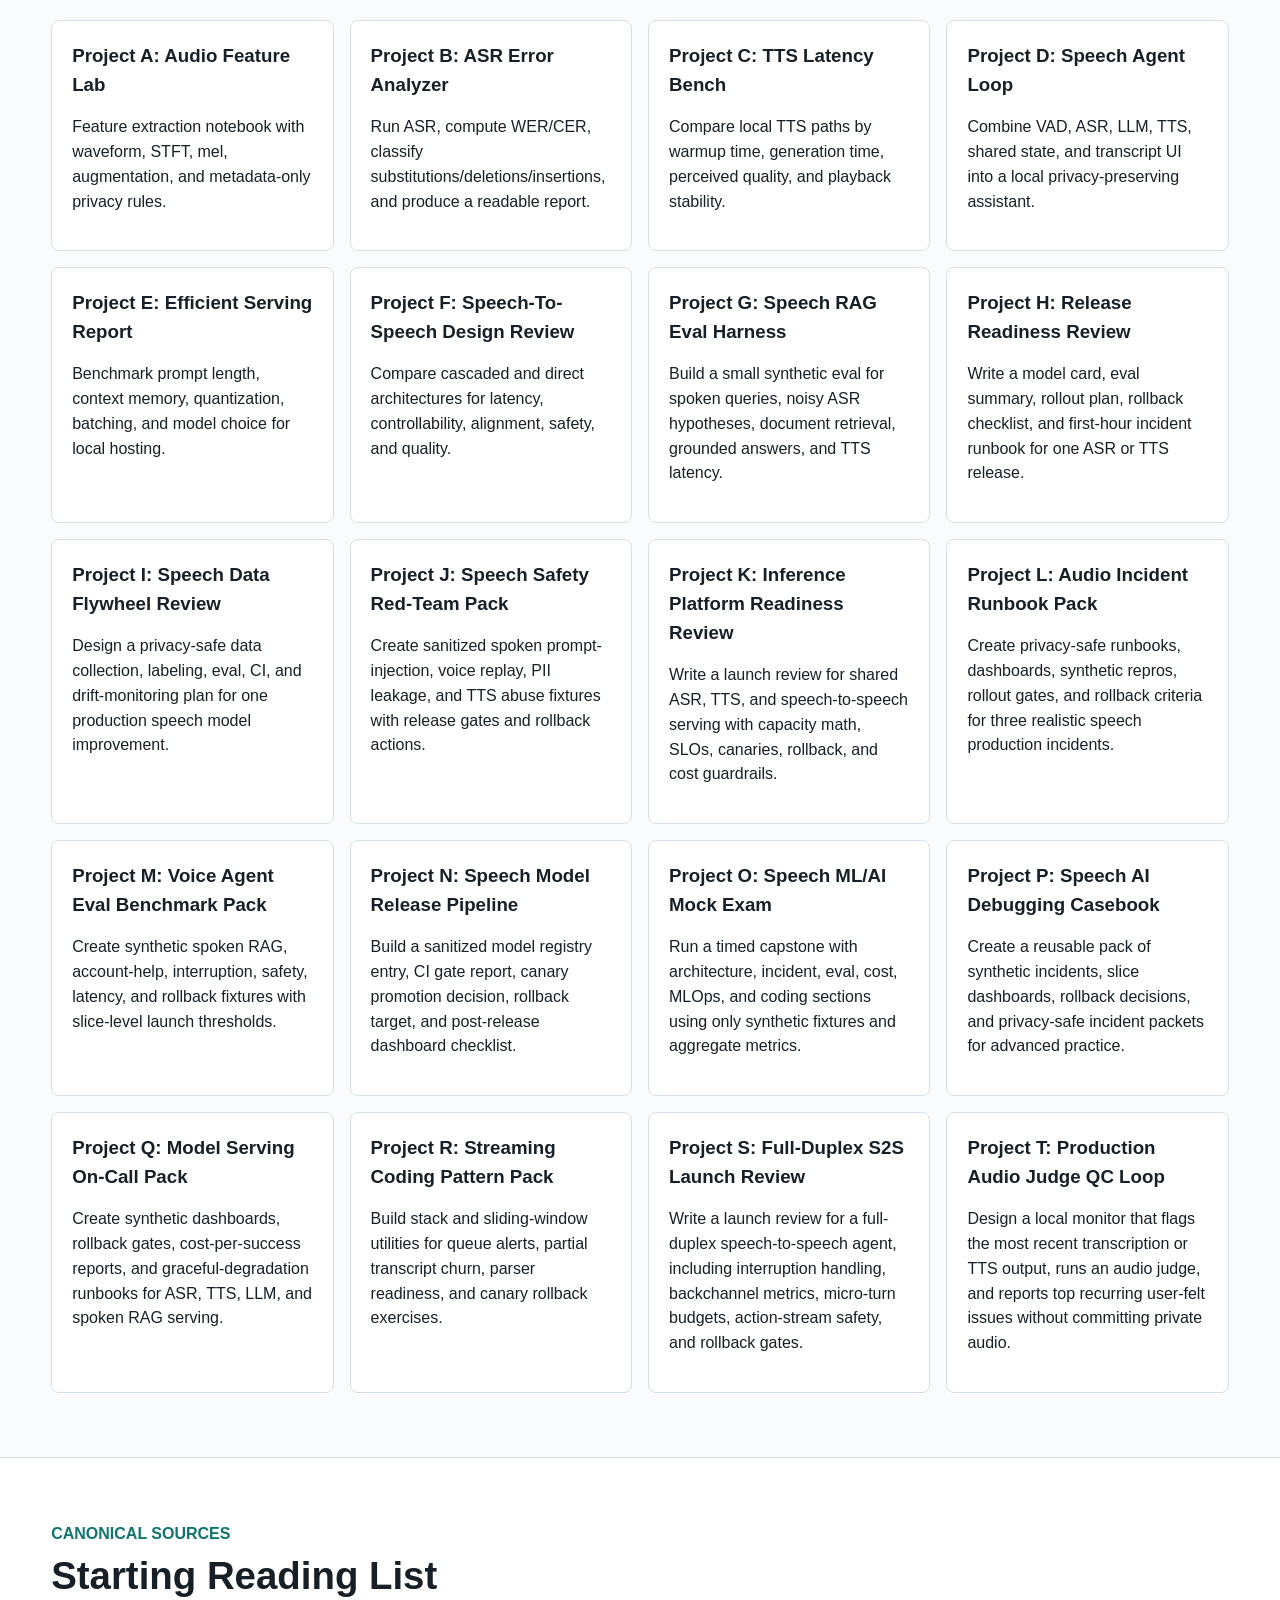
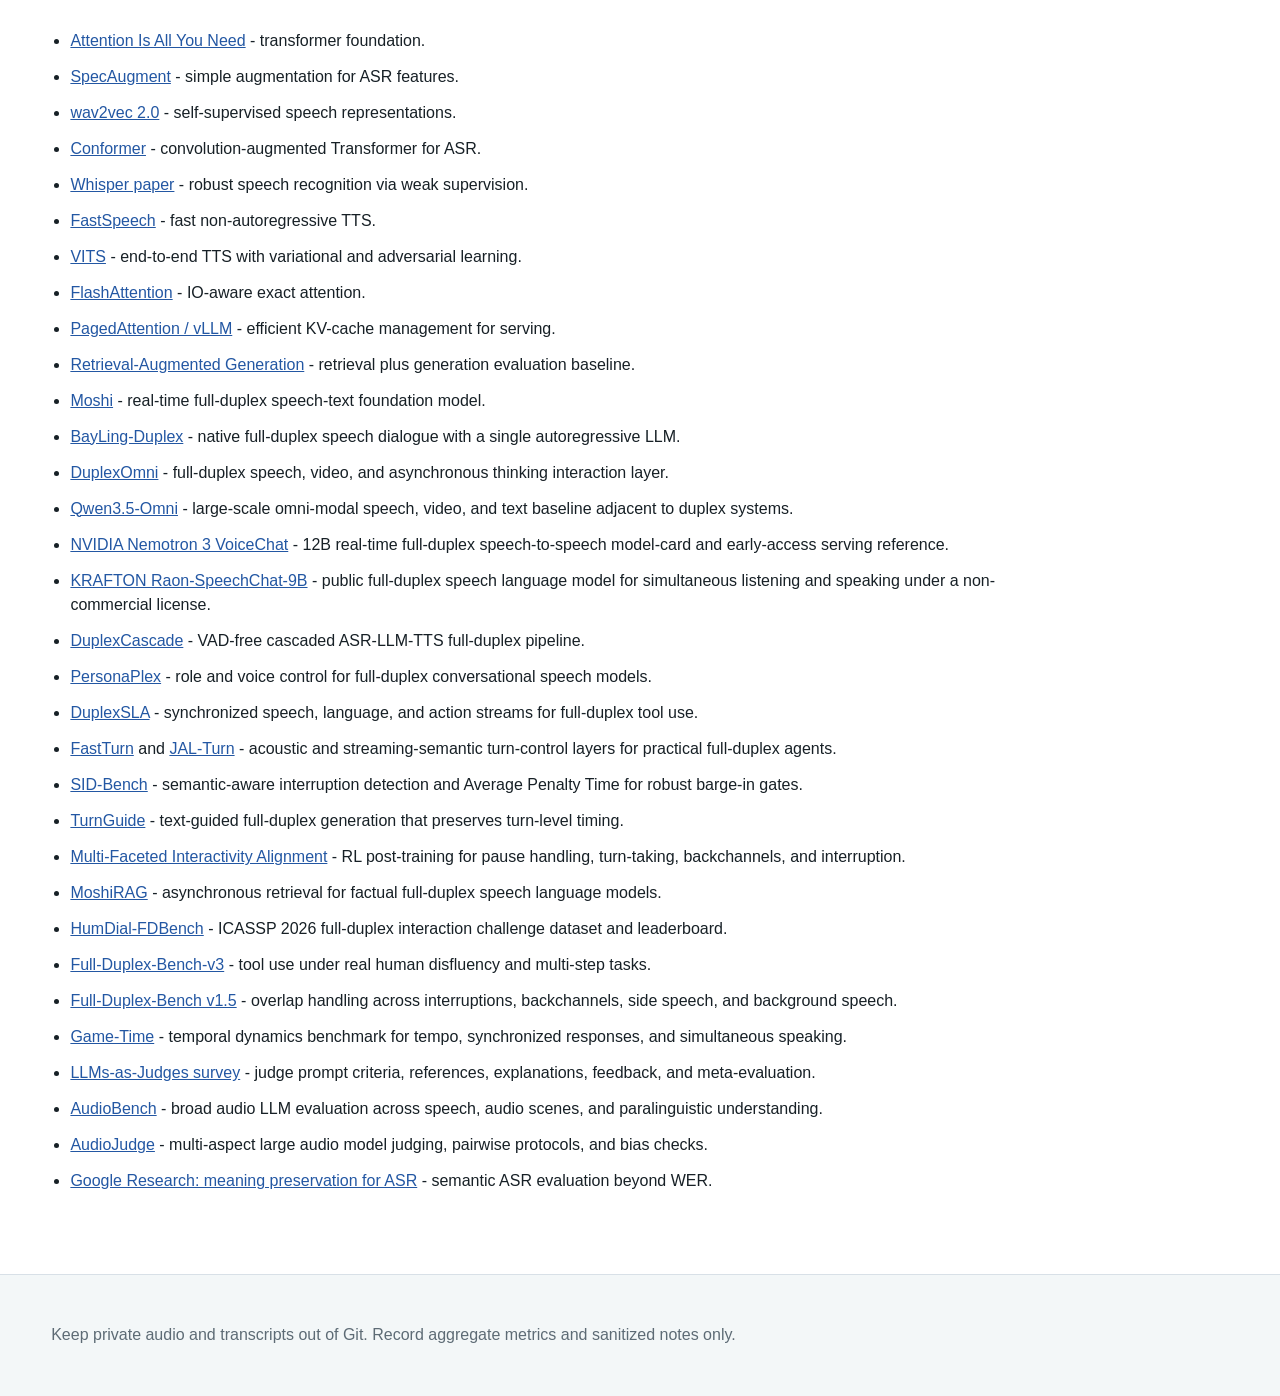
==== commit 11152e56: "Clarify full-duplex model release caveats" ====
--- a/index.html
+++ b/index.html
@@ -647,8 +647,8 @@
         <li><a href="https://arxiv.org/abs/2606.14528">BayLing-Duplex</a> - native full-duplex speech dialogue with a single autoregressive LLM.</li>
         <li><a href="https://arxiv.org/abs/2606.09186">DuplexOmni</a> - full-duplex speech, video, and asynchronous thinking interaction layer.</li>
         <li><a href="https://arxiv.org/abs/2604.15804">Qwen3.5-Omni</a> - large-scale omni-modal speech, video, and text baseline adjacent to duplex systems.</li>
-        <li><a href="https://build.nvidia.com/nvidia/nemotron-voicechat/modelcard">NVIDIA Nemotron 3 VoiceChat</a> - 12B open-weight real-time full-duplex speech-to-speech model.</li>
-        <li><a href="https://huggingface.co/KRAFTON/Raon-SpeechChat-9B">KRAFTON Raon-SpeechChat-9B</a> - open full-duplex speech language model for simultaneous listening and speaking.</li>
+        <li><a href="https://build.nvidia.com/nvidia/nemotron-voicechat/modelcard">NVIDIA Nemotron 3 VoiceChat</a> - 12B real-time full-duplex speech-to-speech model-card and early-access serving reference.</li>
+        <li><a href="https://huggingface.co/KRAFTON/Raon-SpeechChat-9B">KRAFTON Raon-SpeechChat-9B</a> - public full-duplex speech language model for simultaneous listening and speaking under a non-commercial license.</li>
         <li><a href="https://arxiv.org/abs/2603.09180">DuplexCascade</a> - VAD-free cascaded ASR-LLM-TTS full-duplex pipeline.</li>
         <li><a href="https://arxiv.org/abs/2602.06053">PersonaPlex</a> - role and voice control for full-duplex conversational speech models.</li>
         <li><a href="https://arxiv.org/abs/2605.20755">DuplexSLA</a> - synchronized speech, language, and action streams for full-duplex tool use.</li>
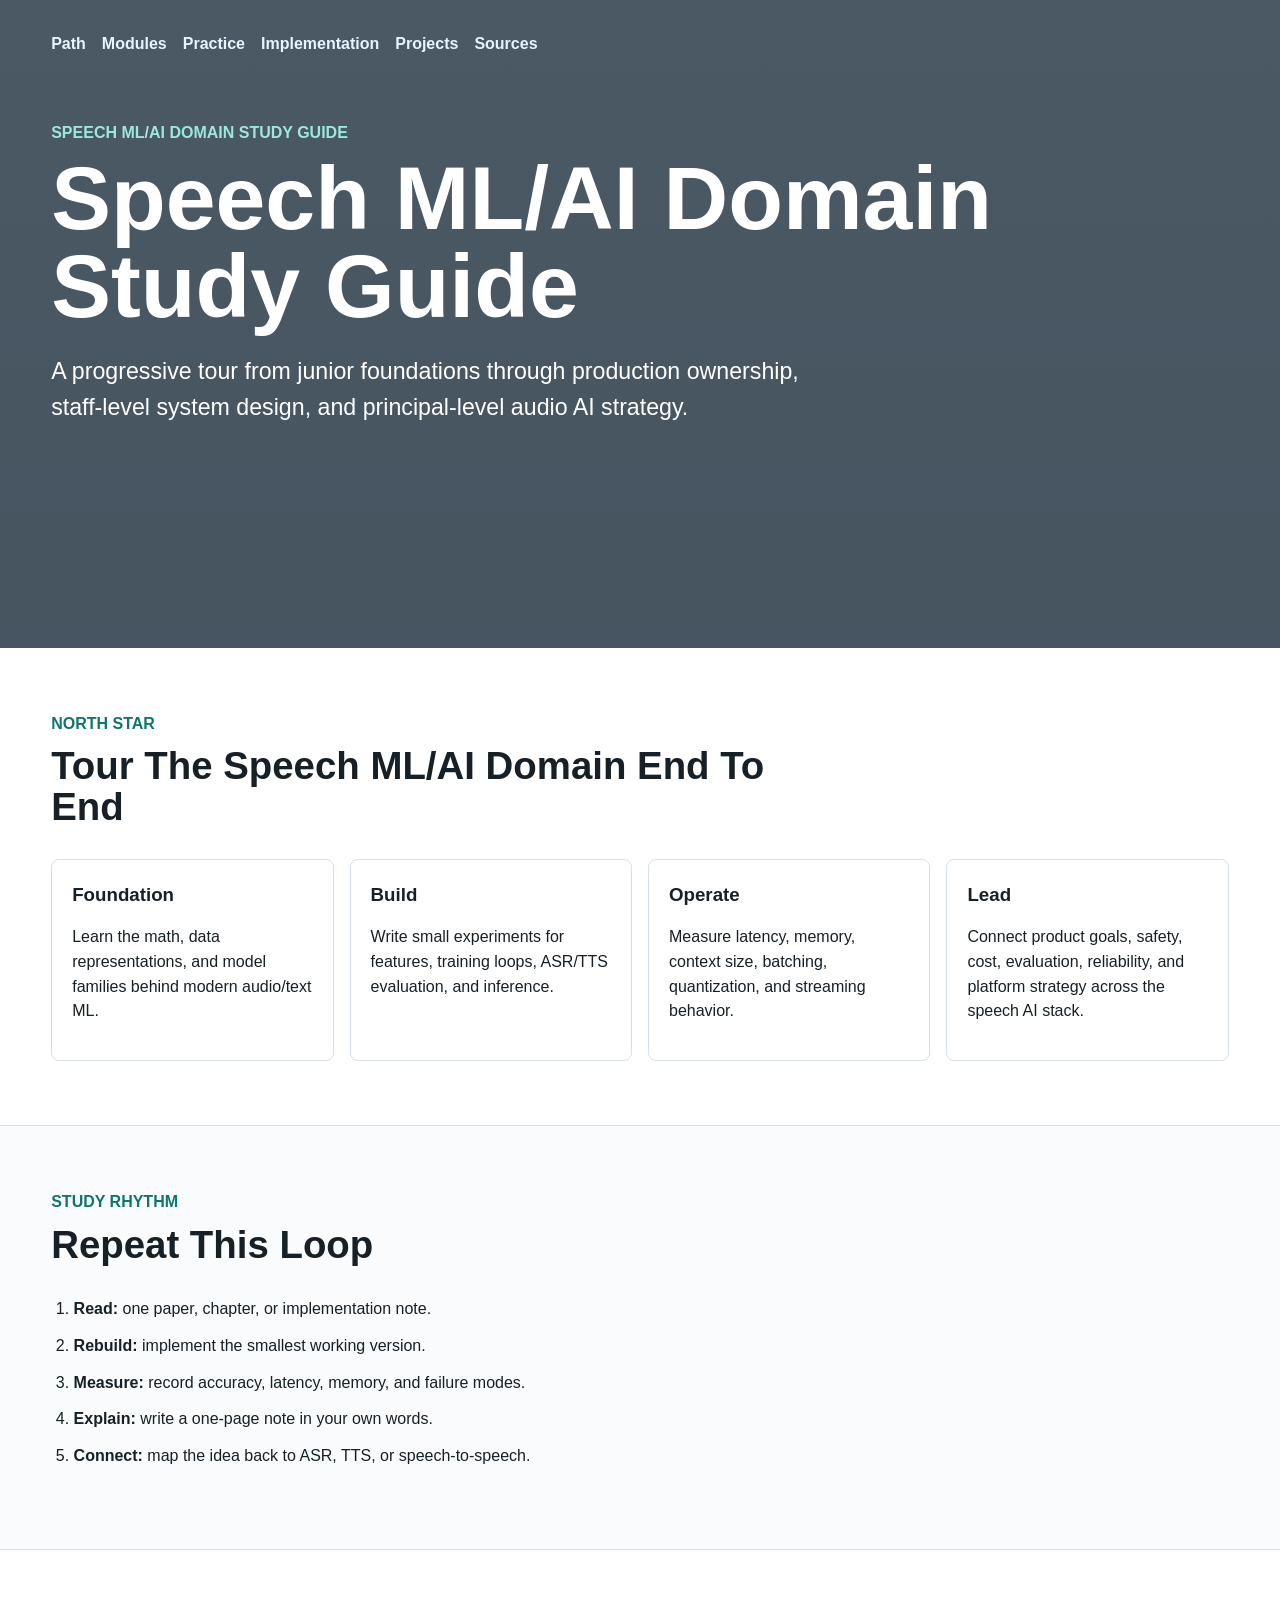
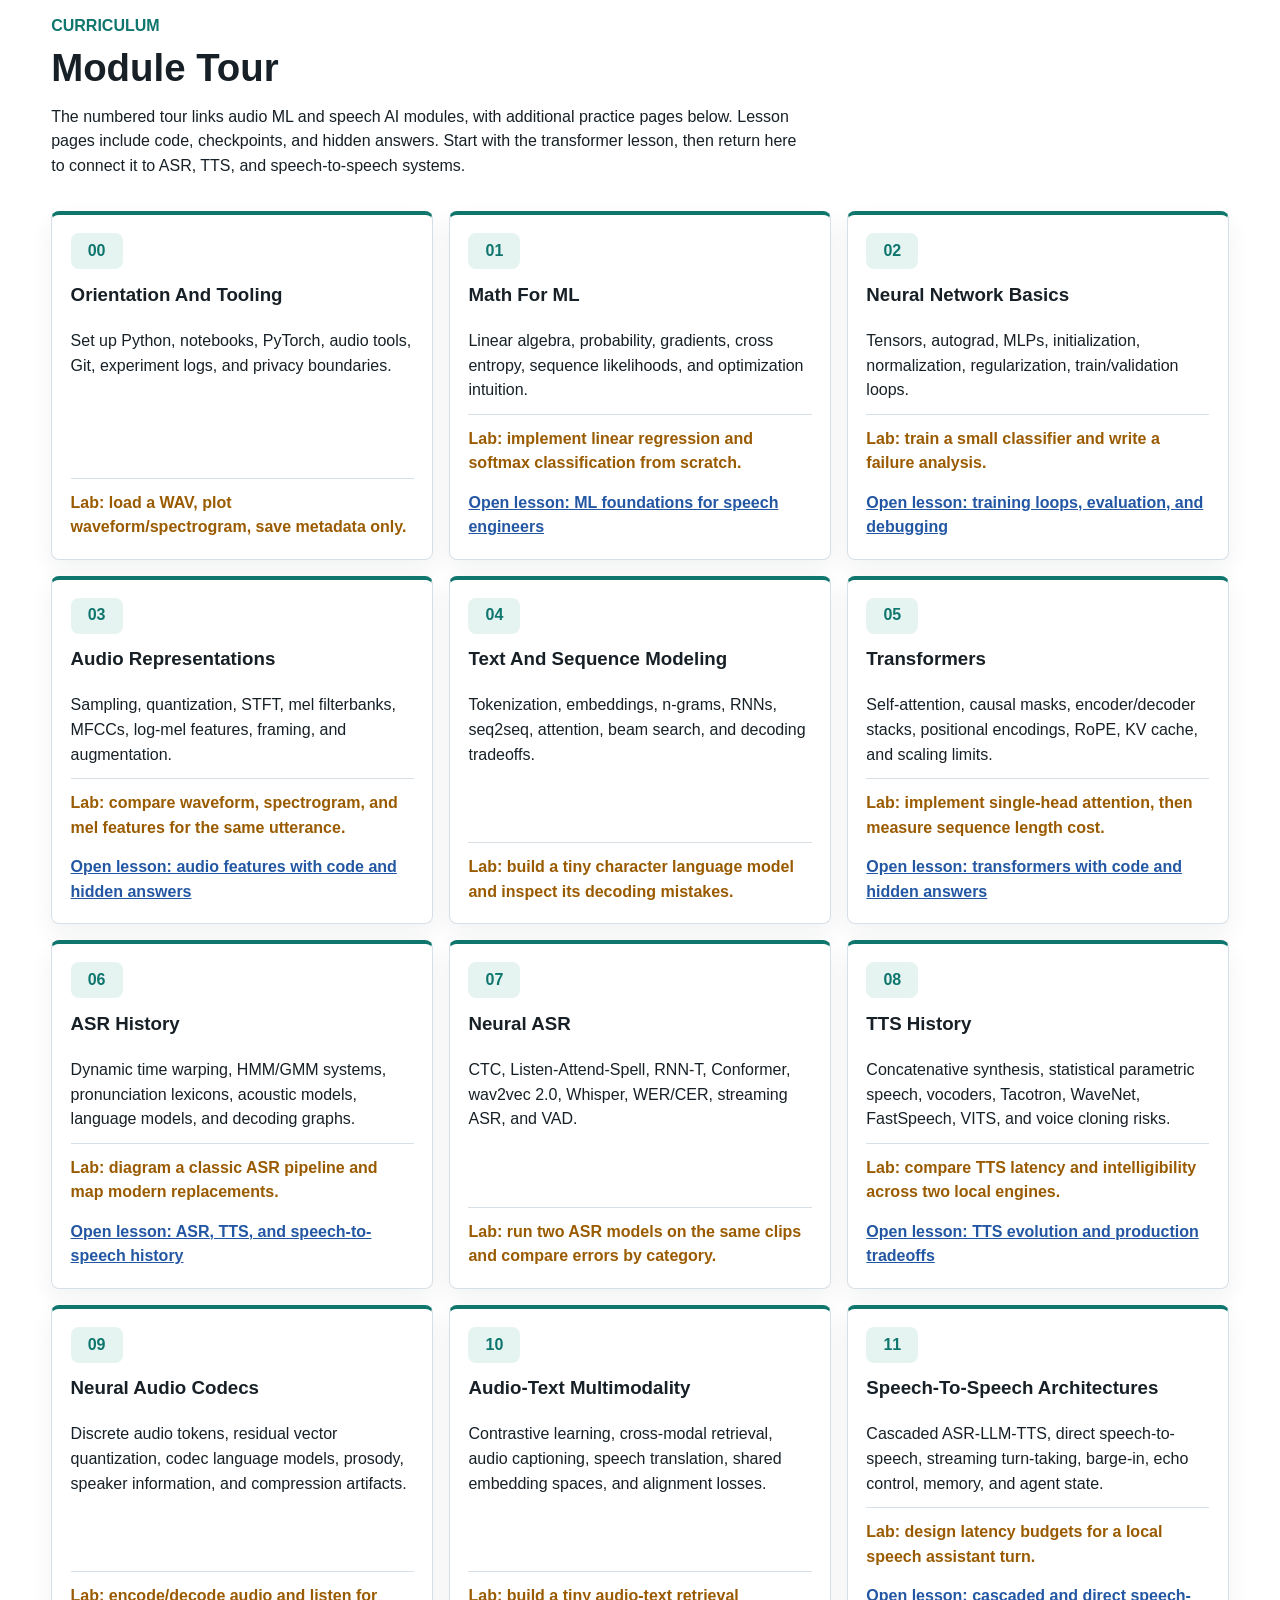
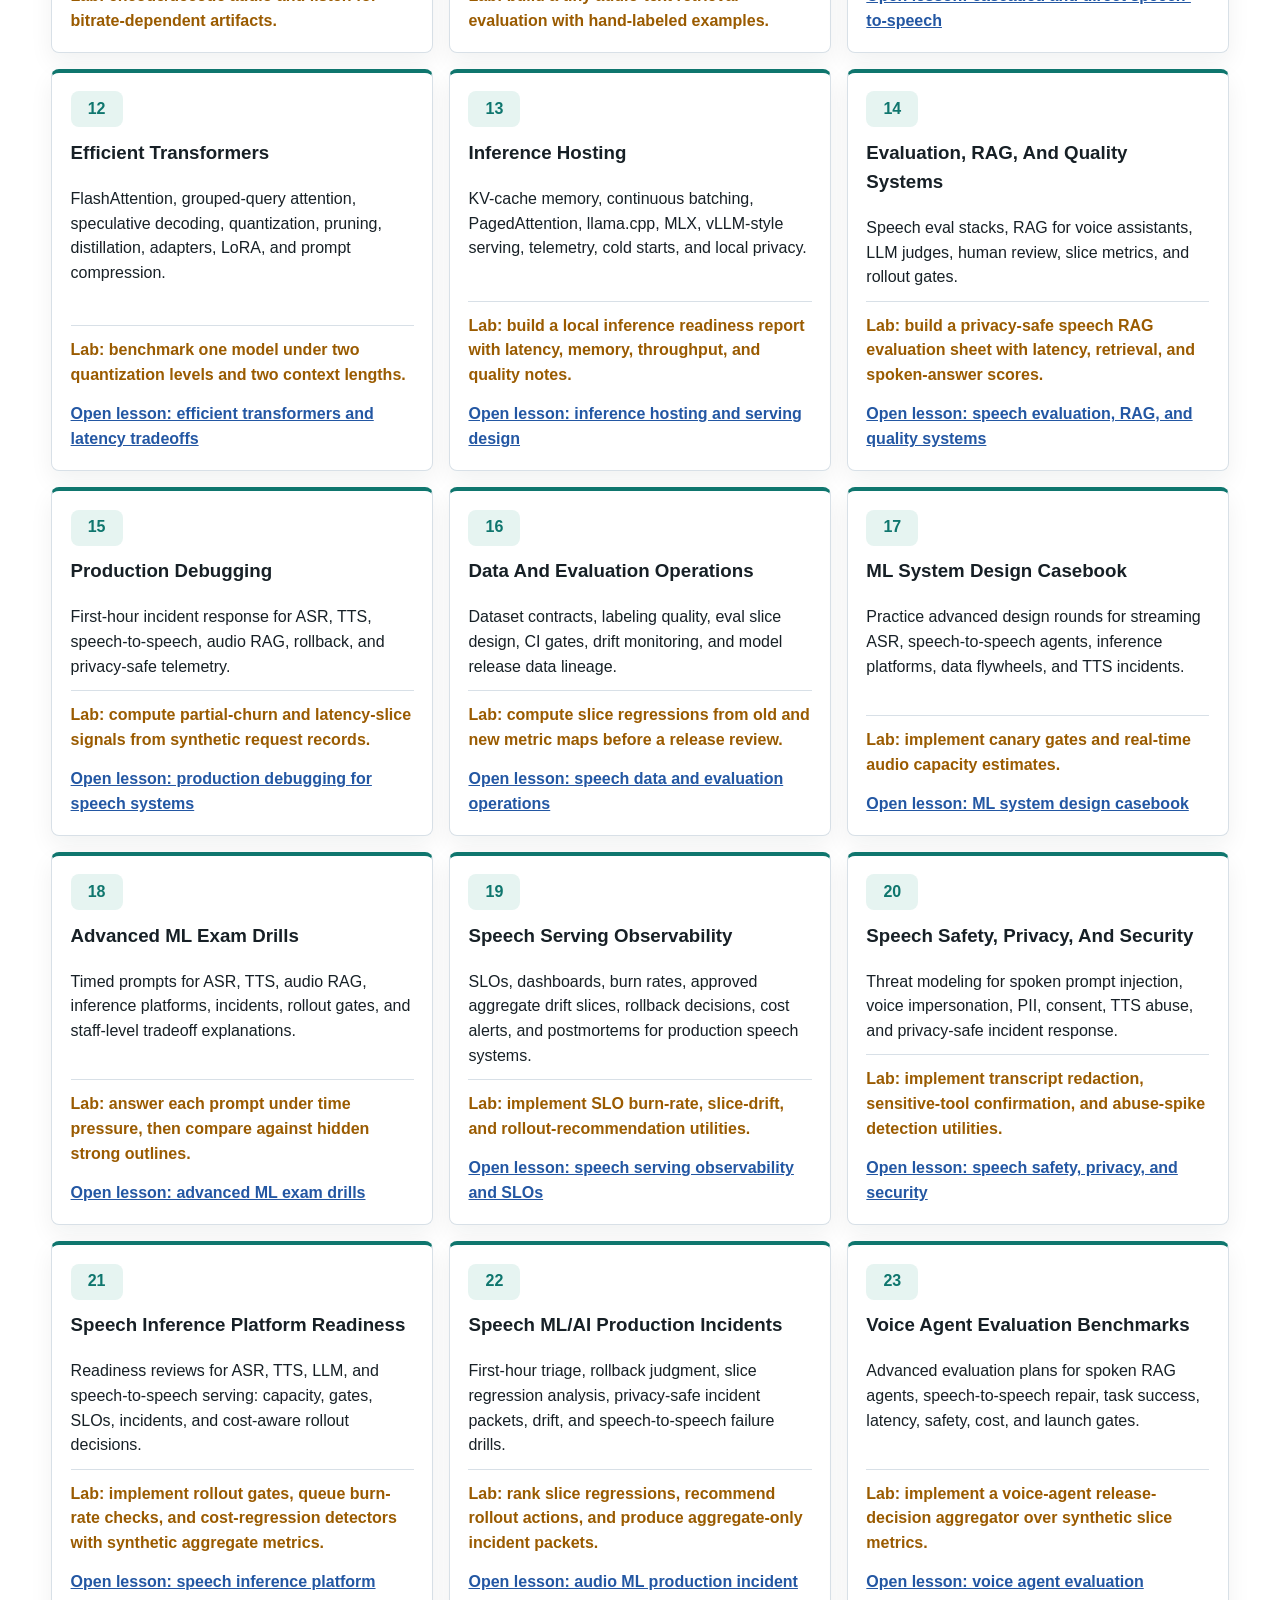
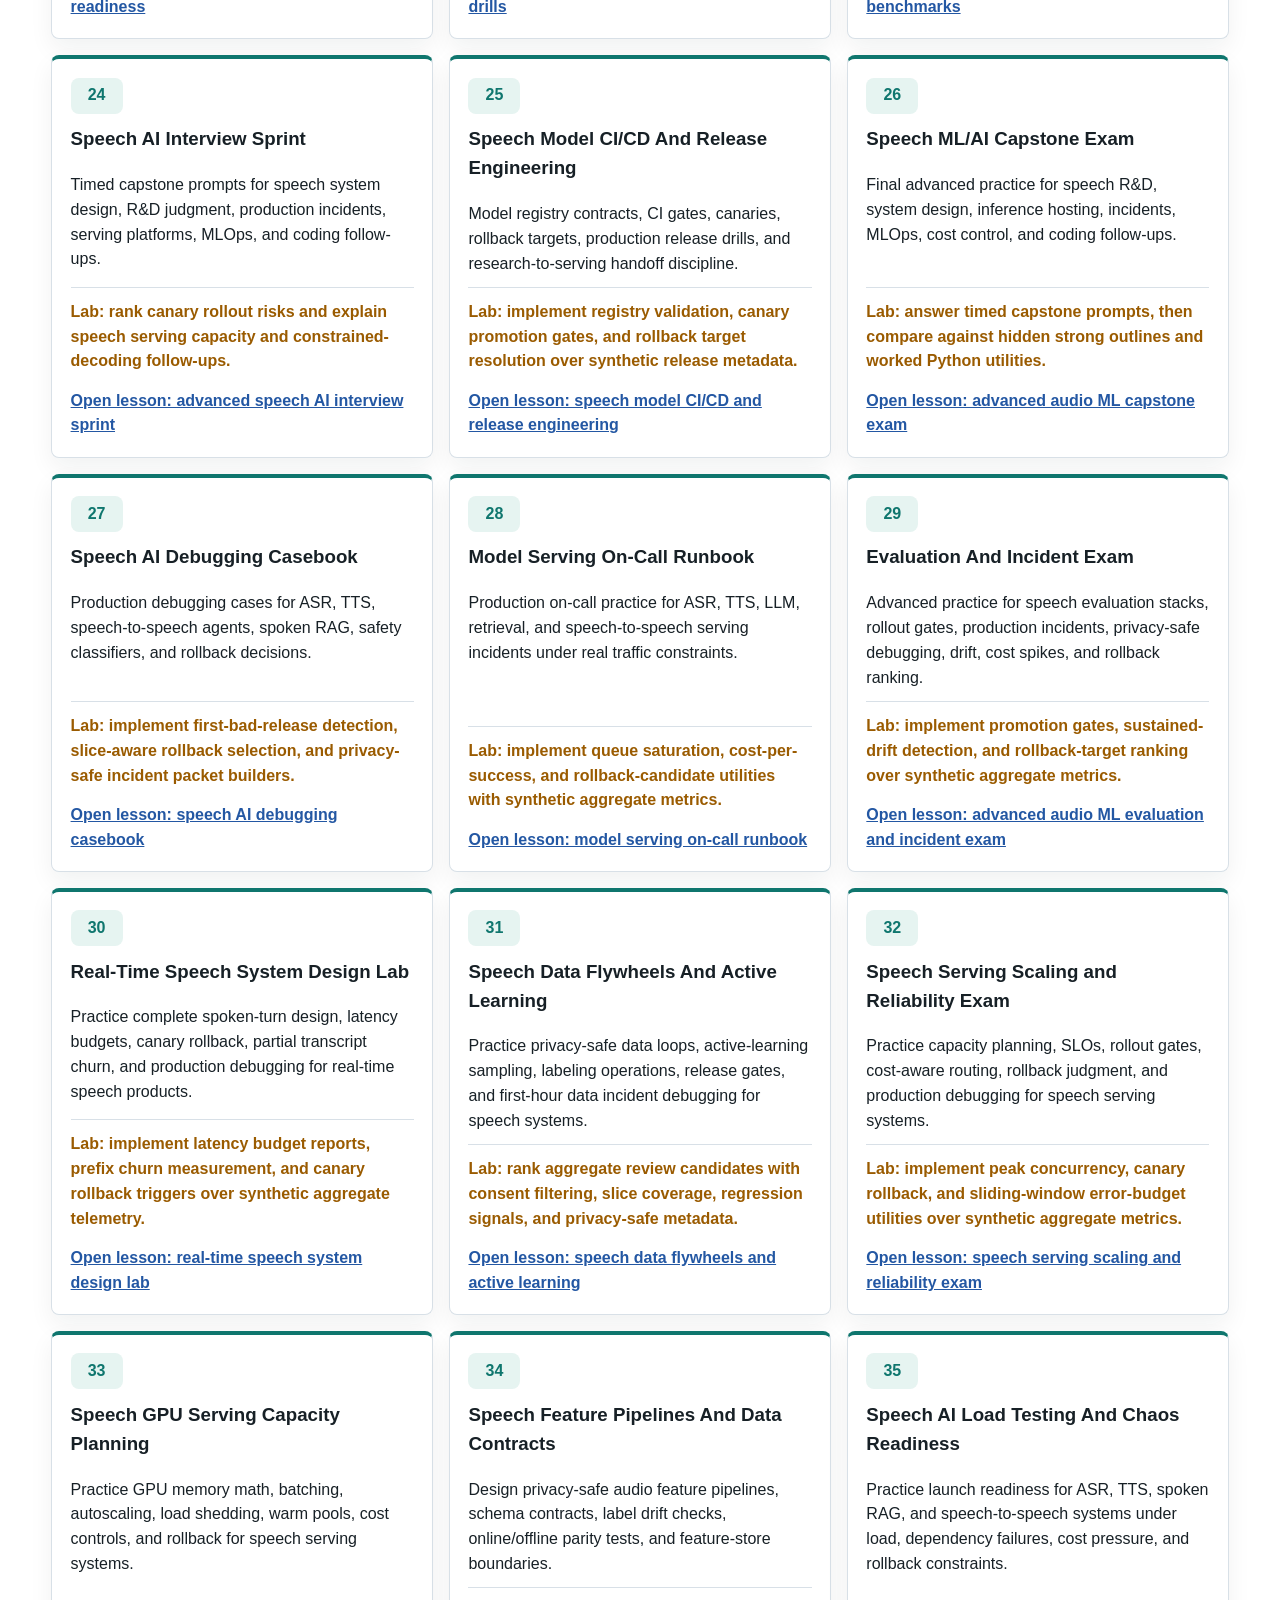
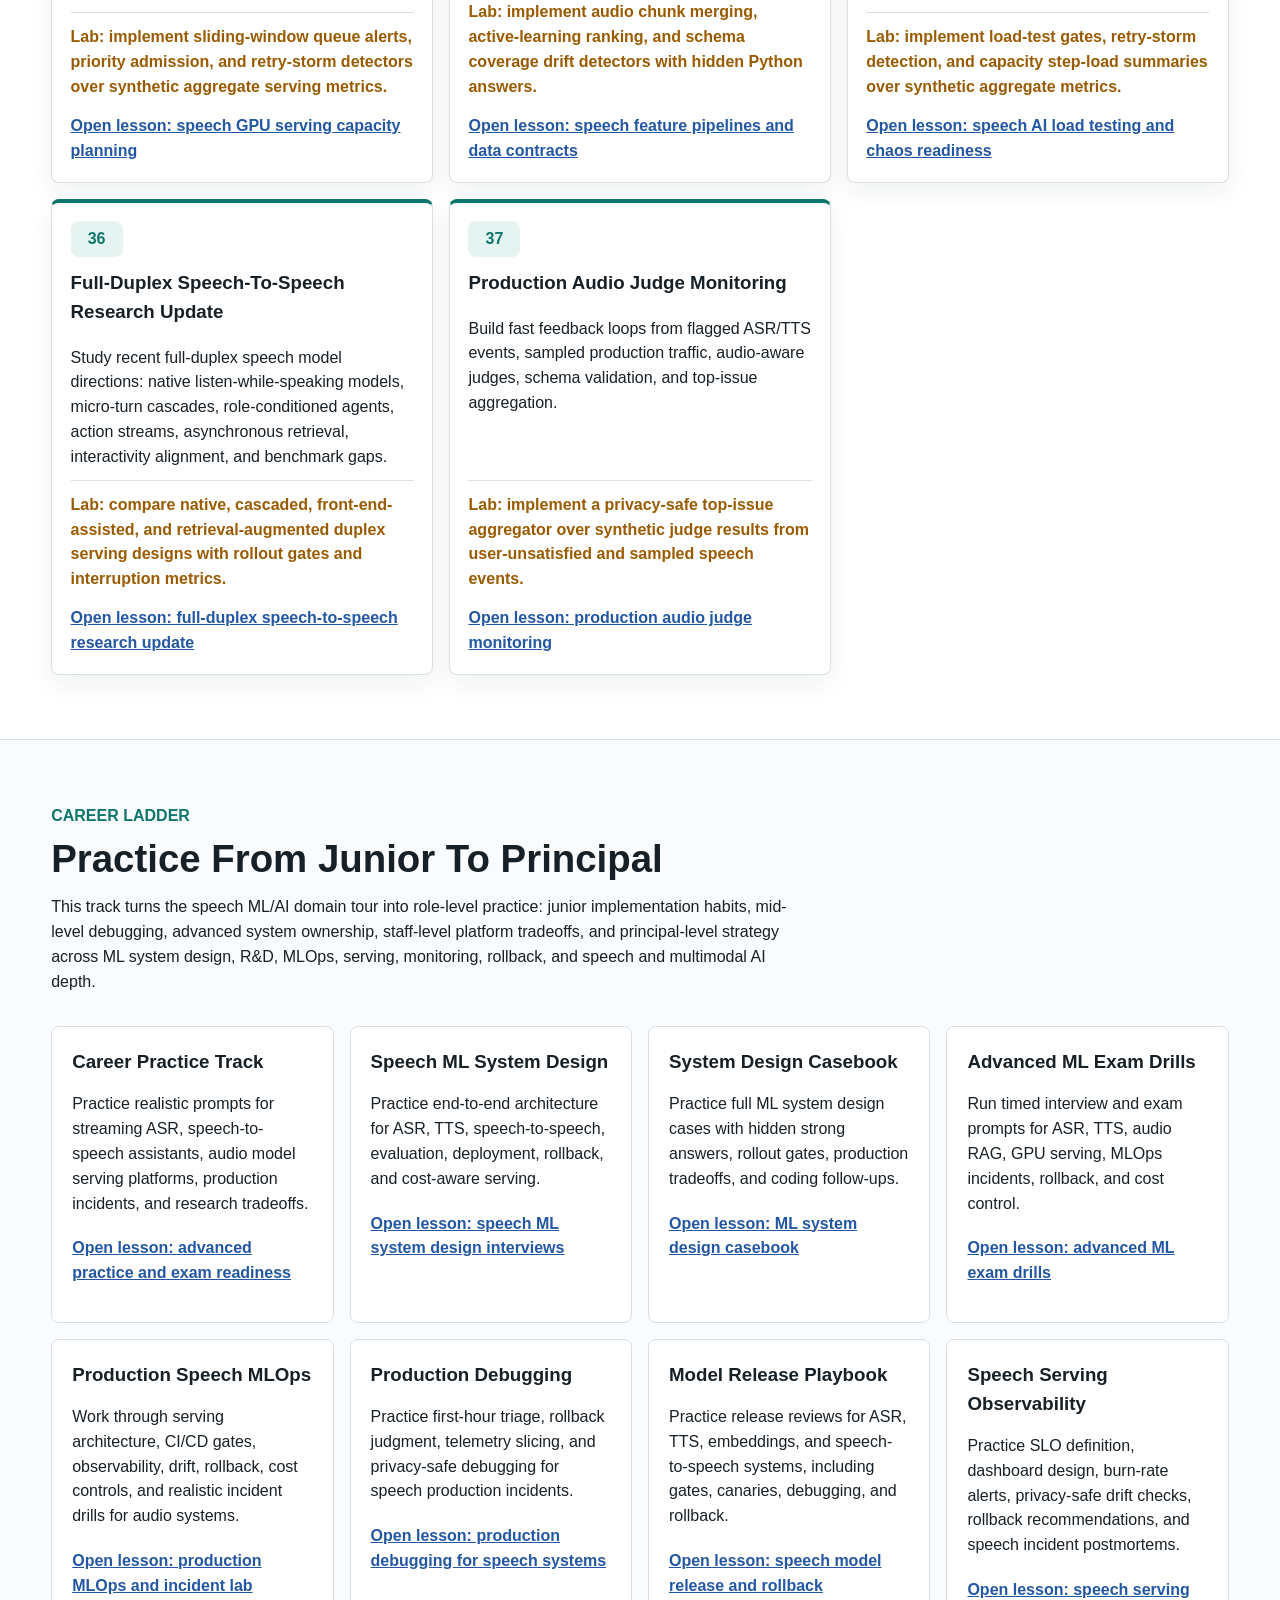
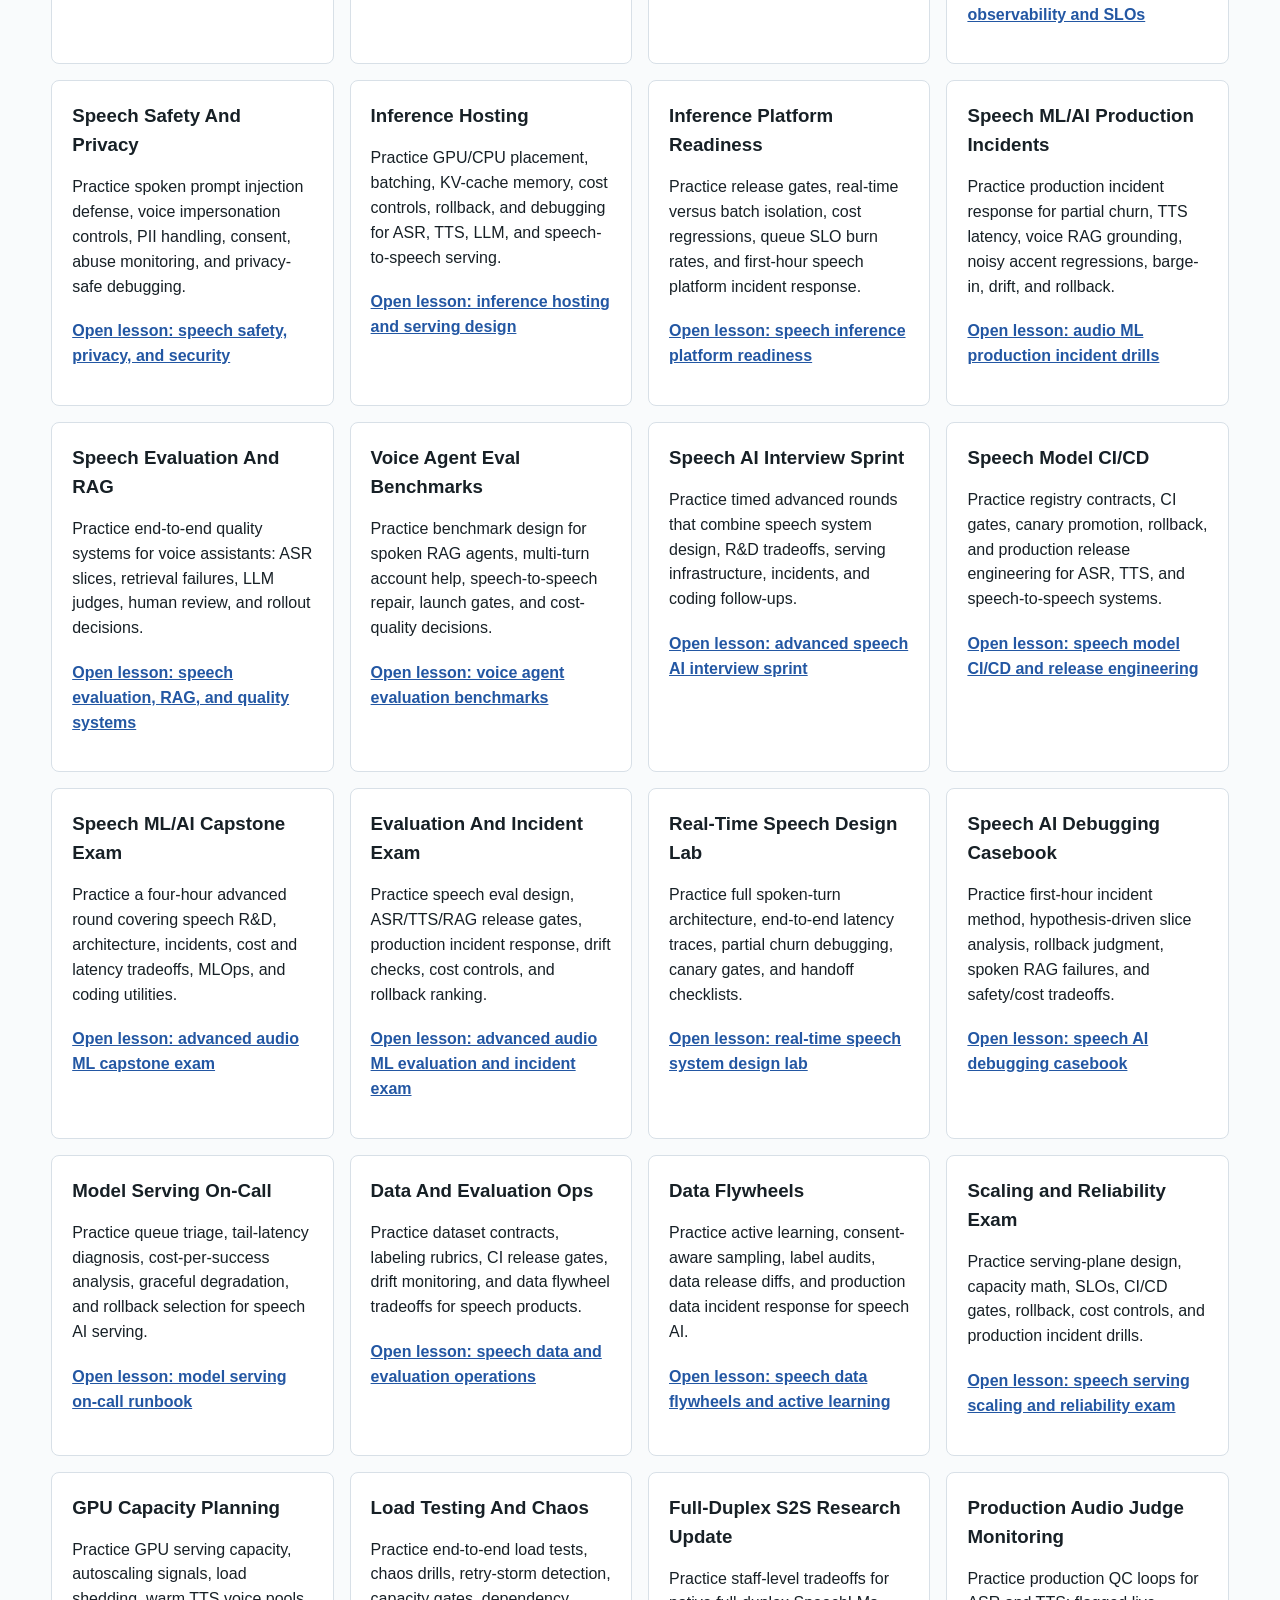
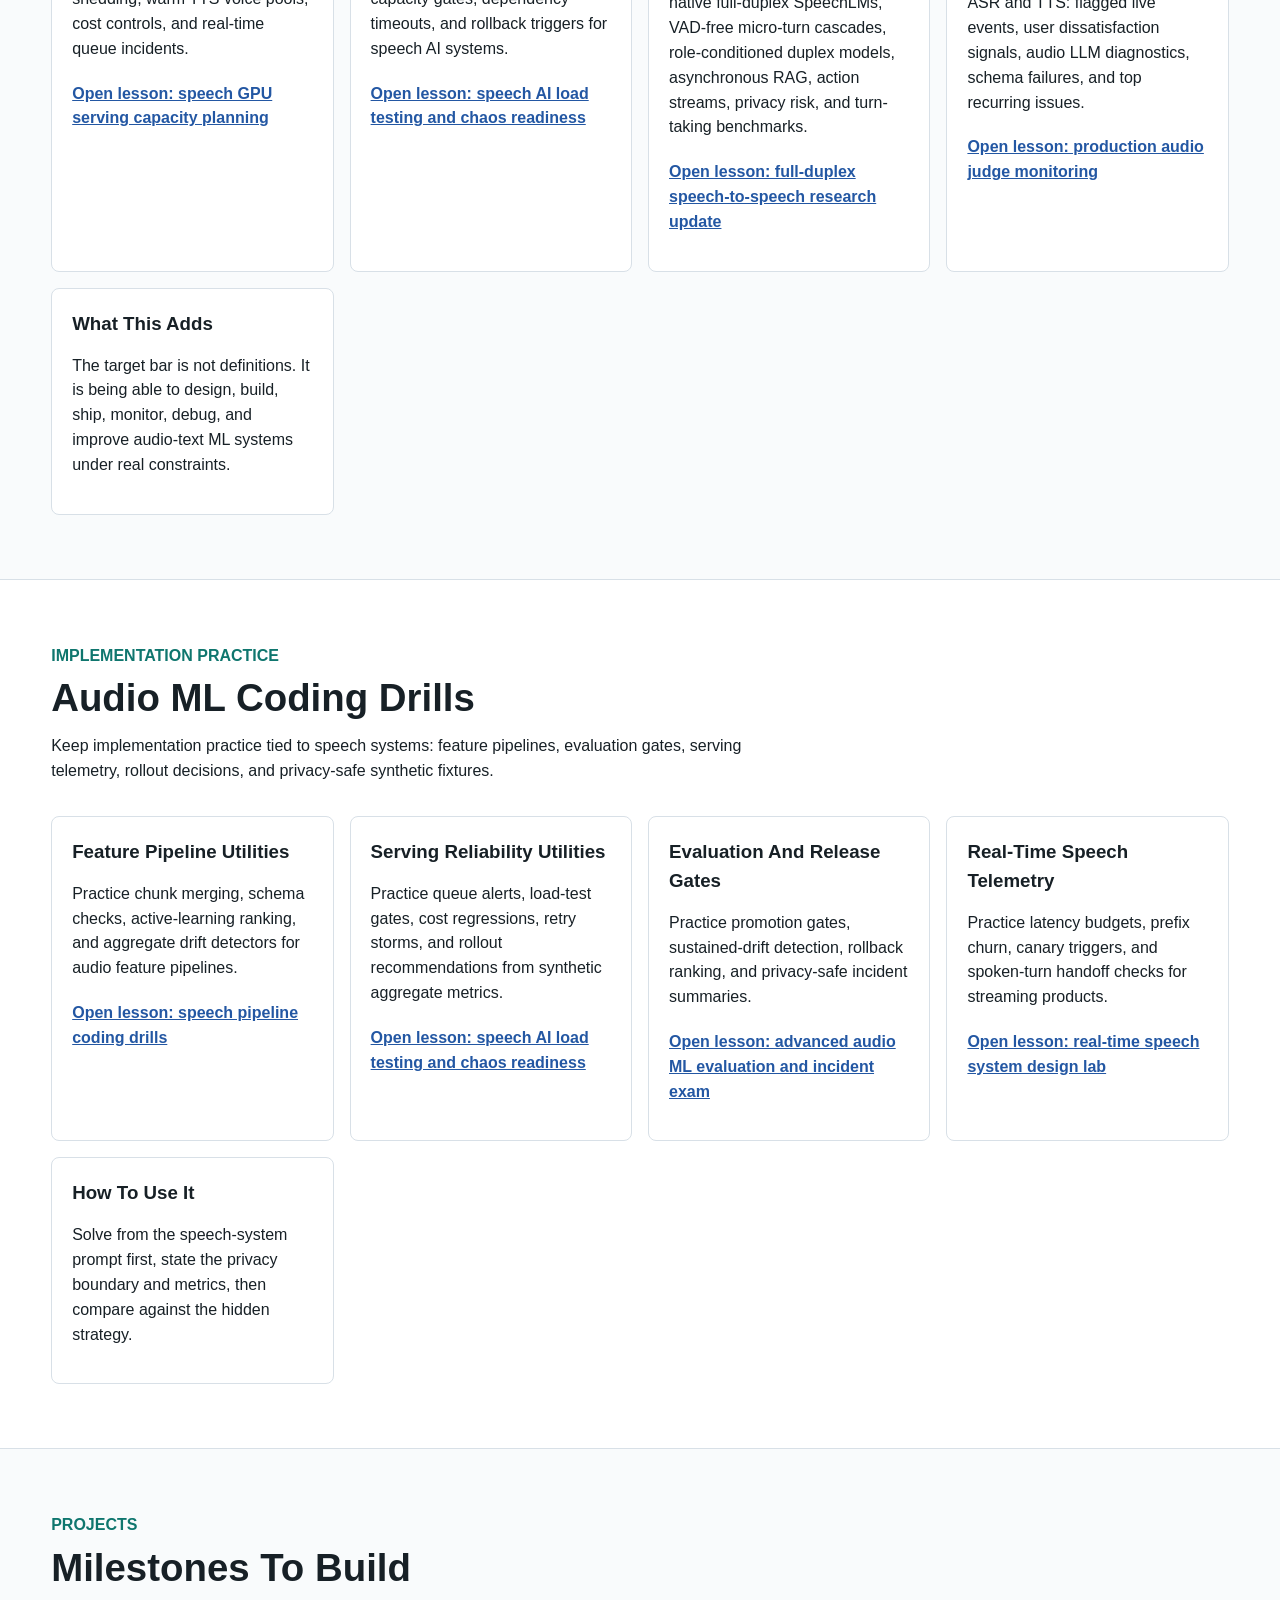
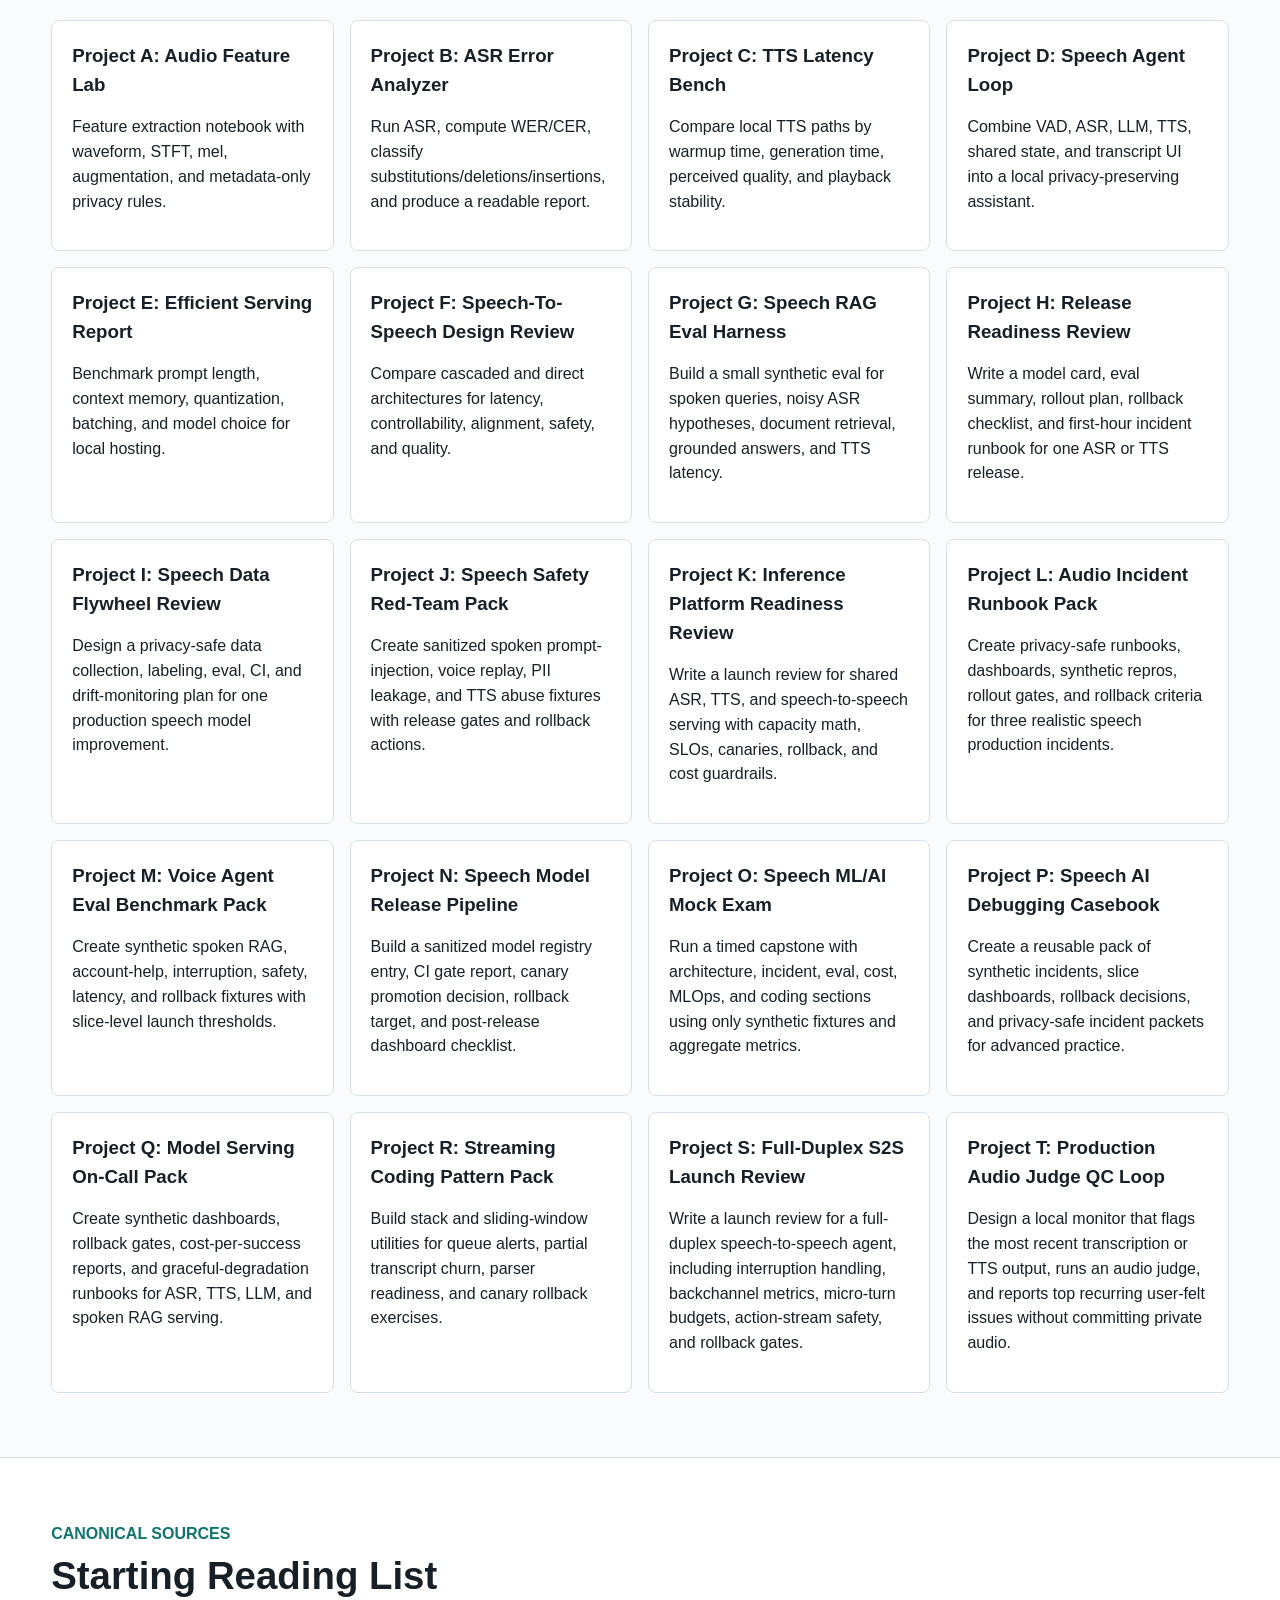
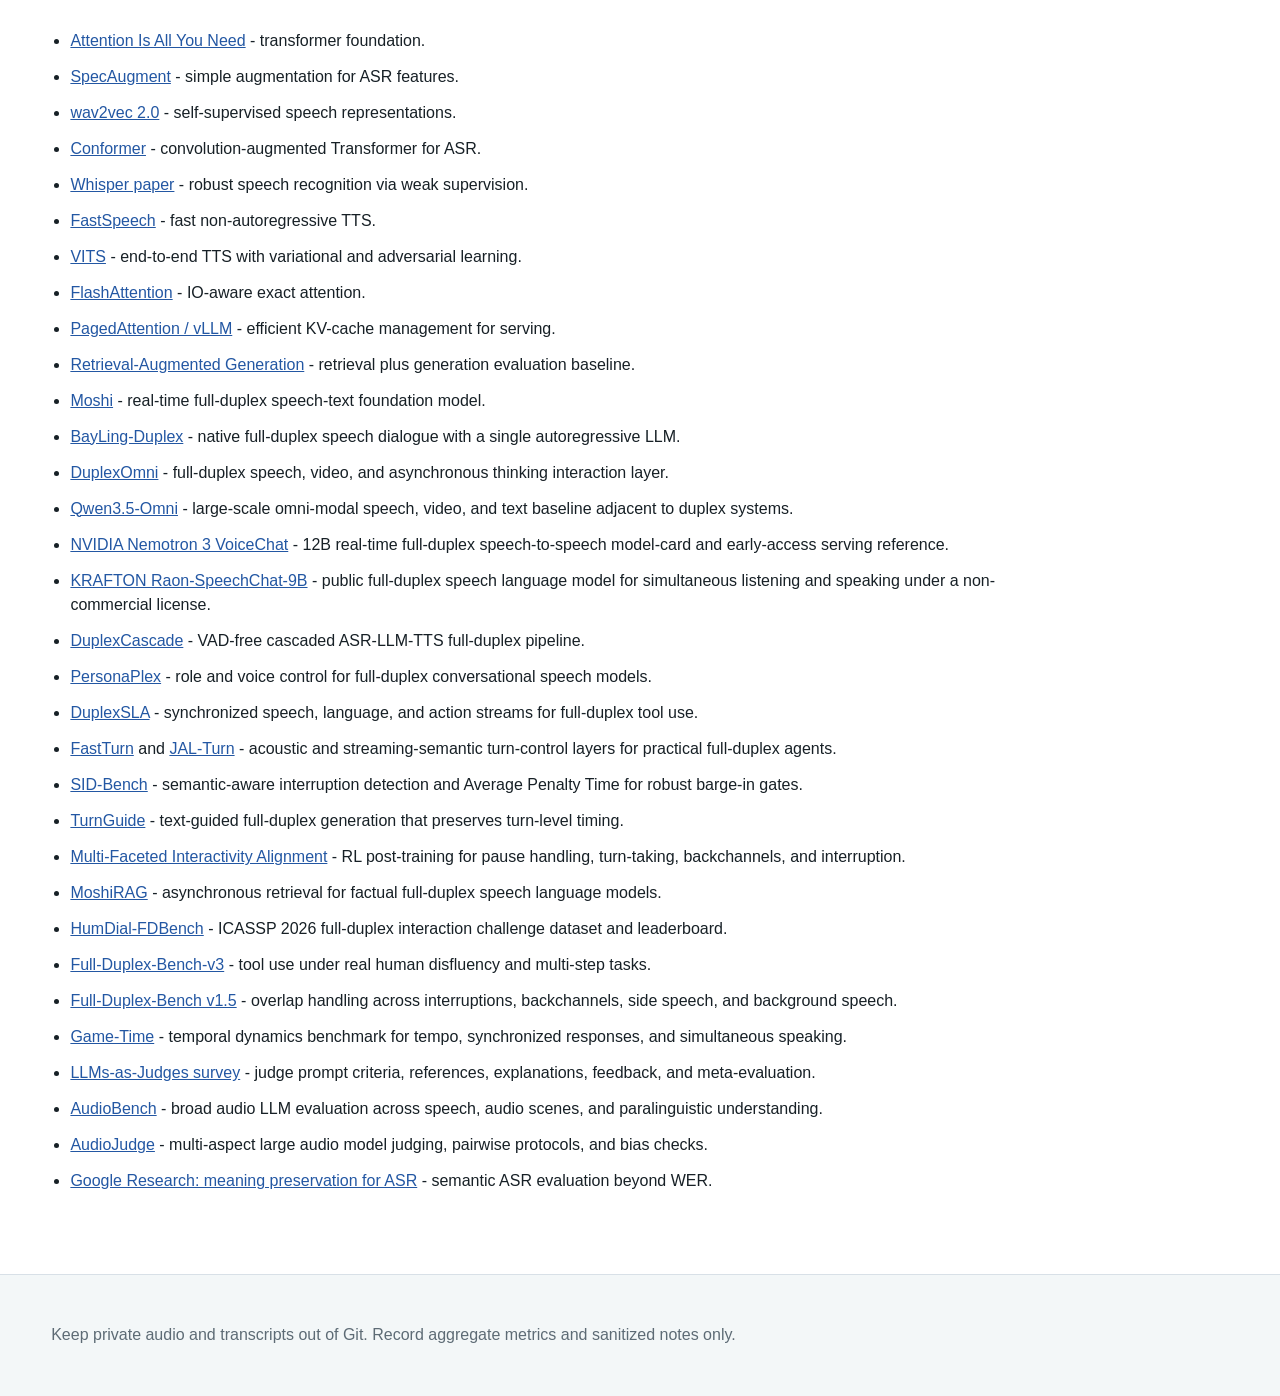
==== commit e9fbe75a: "Clarify privacy-safe speech observability slices" ====
--- a/index.html
+++ b/index.html
@@ -207,7 +207,7 @@
         <article>
           <span>19</span>
           <h3>Speech Serving Observability</h3>
-          <p>SLOs, dashboards, burn rates, drift slices, rollback decisions, cost alerts, and postmortems for production speech systems.</p>
+          <p>SLOs, dashboards, burn rates, approved aggregate drift slices, rollback decisions, cost alerts, and postmortems for production speech systems.</p>
           <p class="lab">Lab: implement SLO burn-rate, slice-drift, and rollout-recommendation utilities.</p>
           <p><a class="lesson-link" href="lessons/speech-serving-observability.html">Open lesson: speech serving observability and SLOs</a></p>
         </article>
@@ -390,7 +390,7 @@
         </article>
         <article class="card">
           <h3>Speech Serving Observability</h3>
-          <p>Practice SLO definition, dashboard design, burn-rate alerts, drift checks, rollback recommendations, and speech incident postmortems.</p>
+          <p>Practice SLO definition, dashboard design, burn-rate alerts, privacy-safe drift checks, rollback recommendations, and speech incident postmortems.</p>
           <p><a class="lesson-link" href="lessons/speech-serving-observability.html">Open lesson: speech serving observability and SLOs</a></p>
         </article>
         <article class="card">
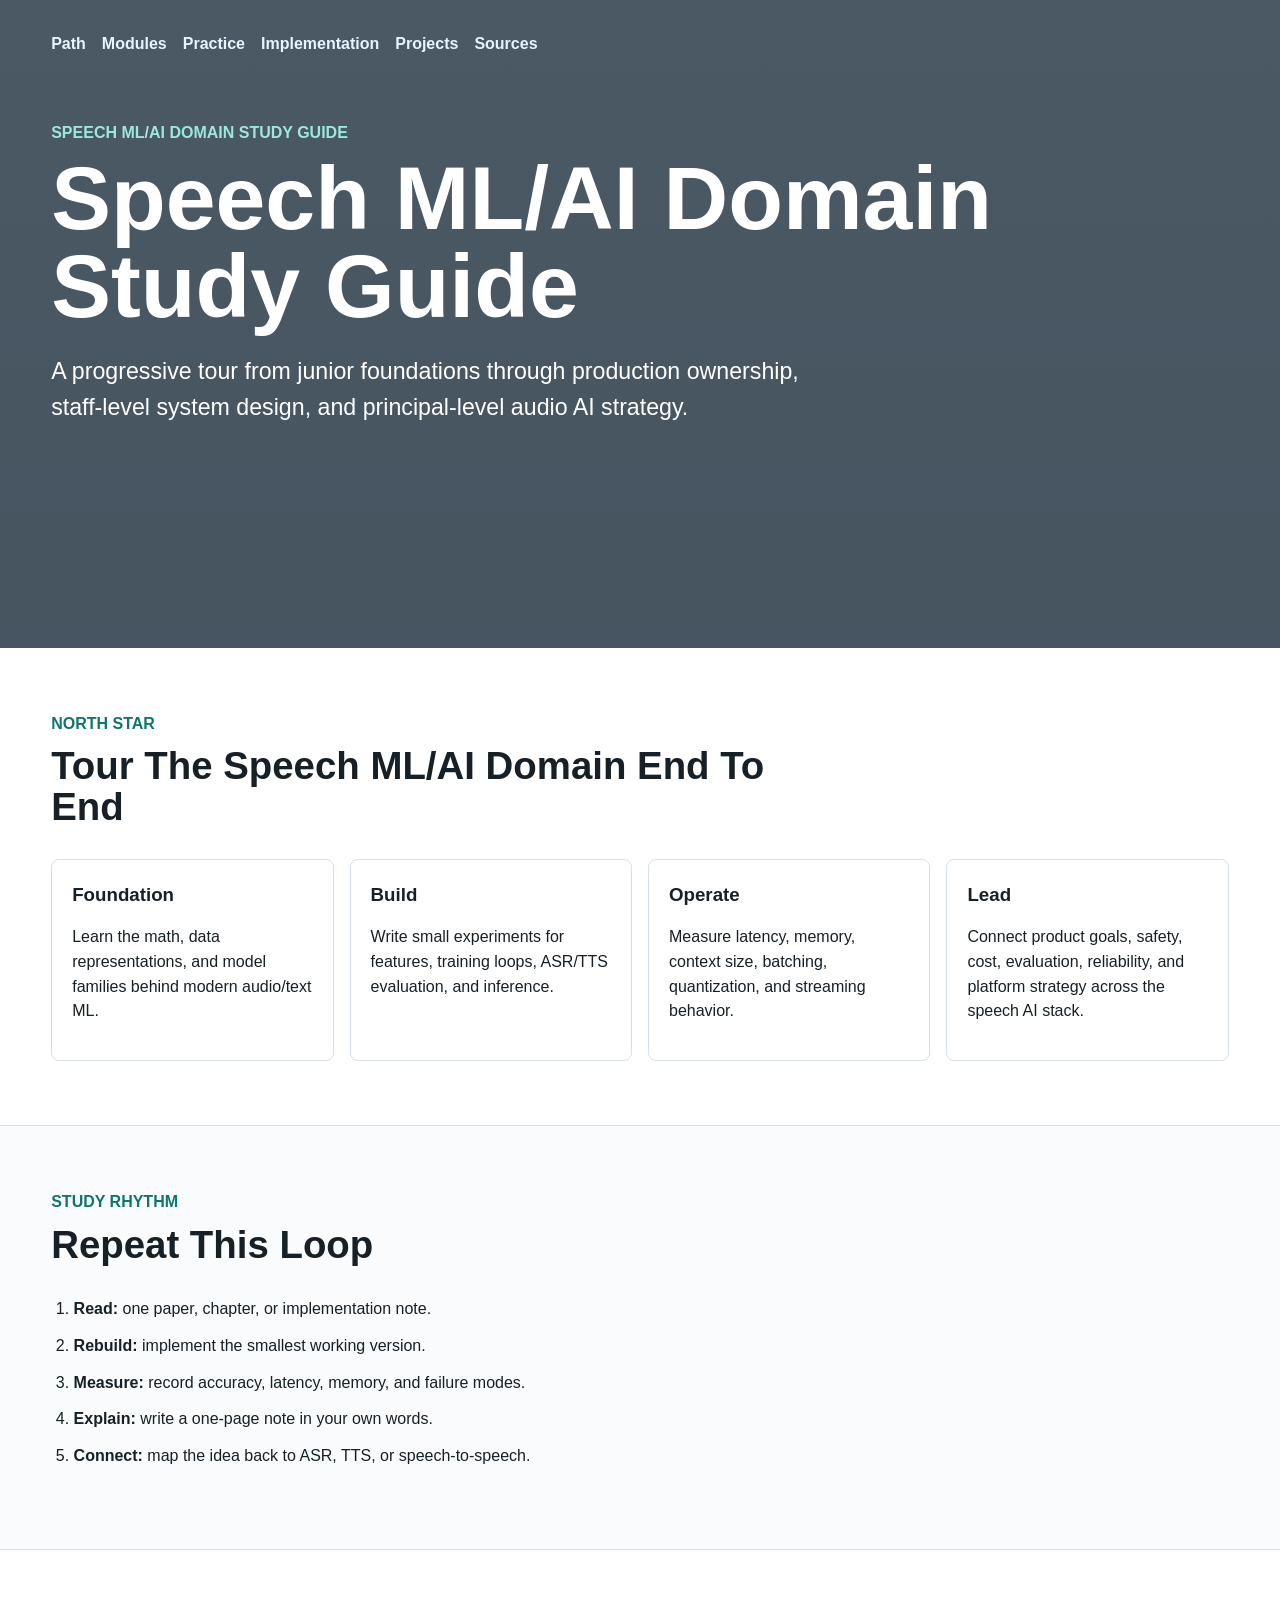
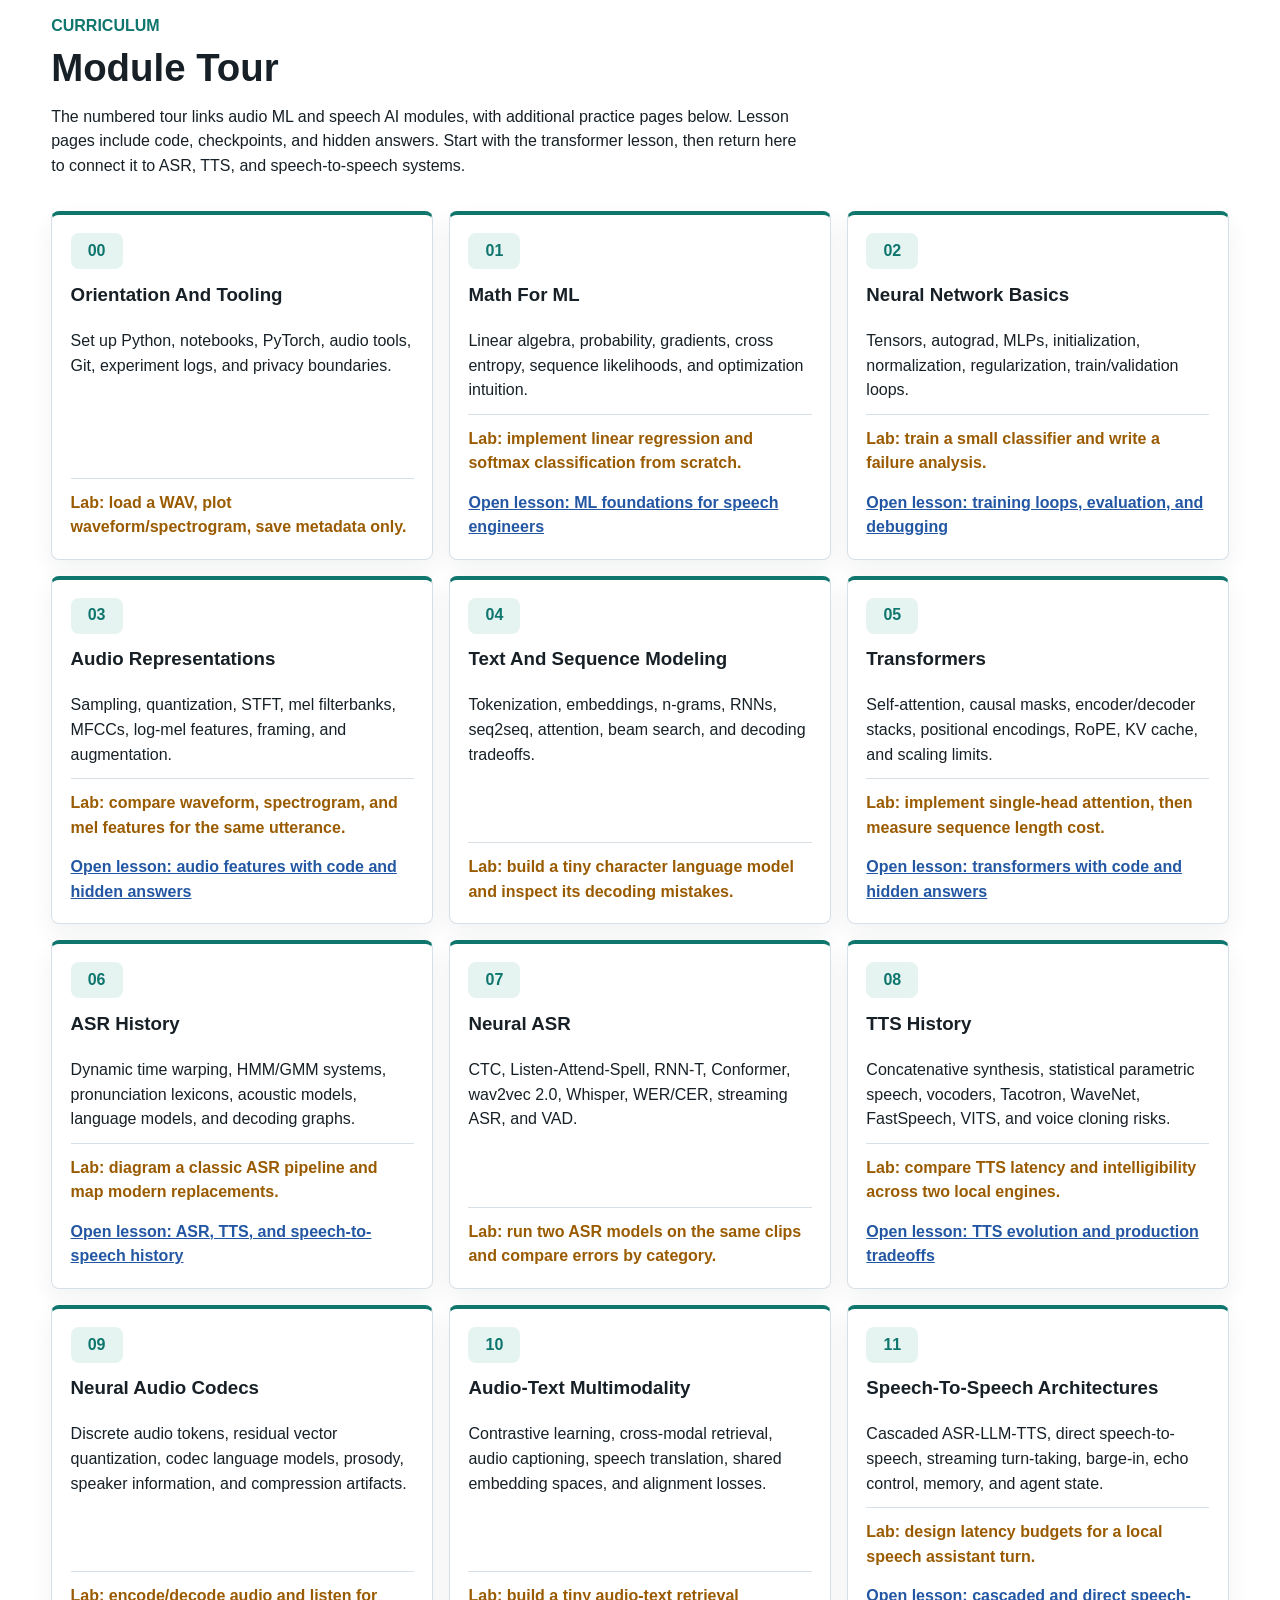
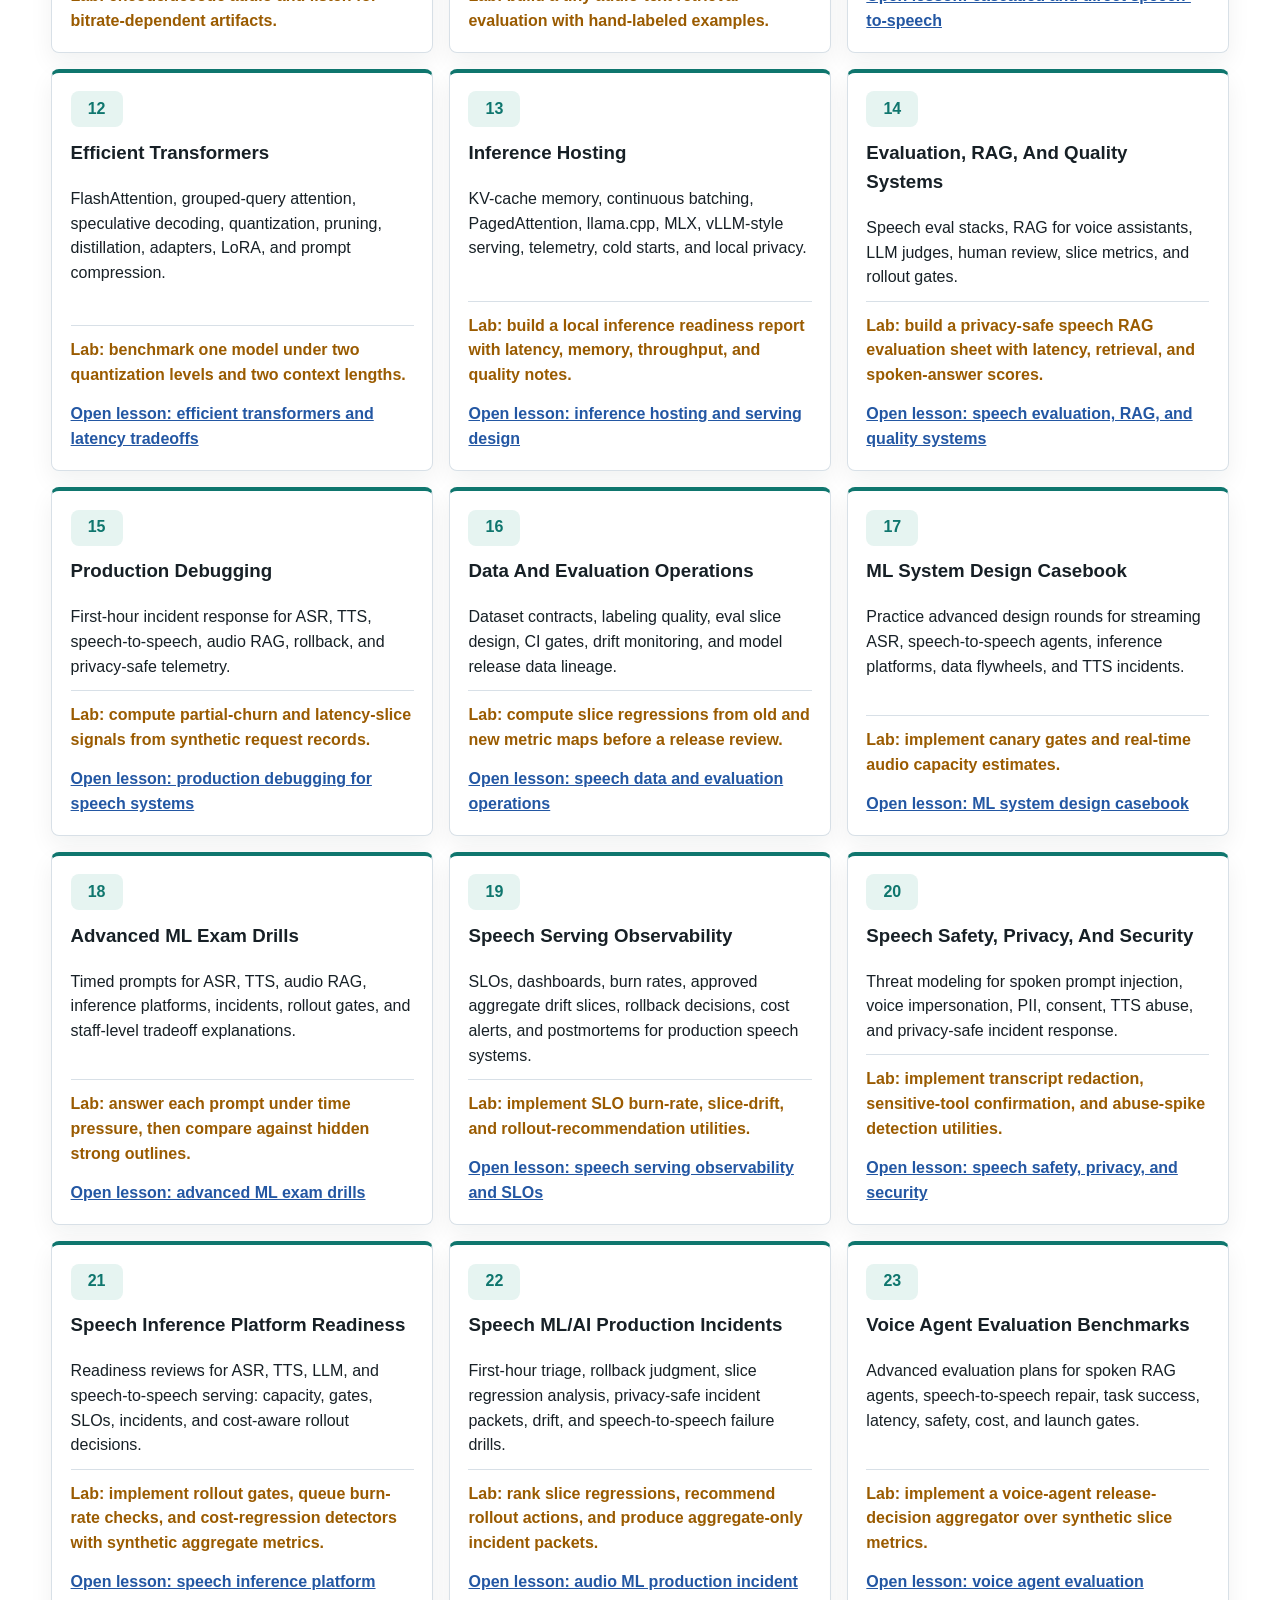
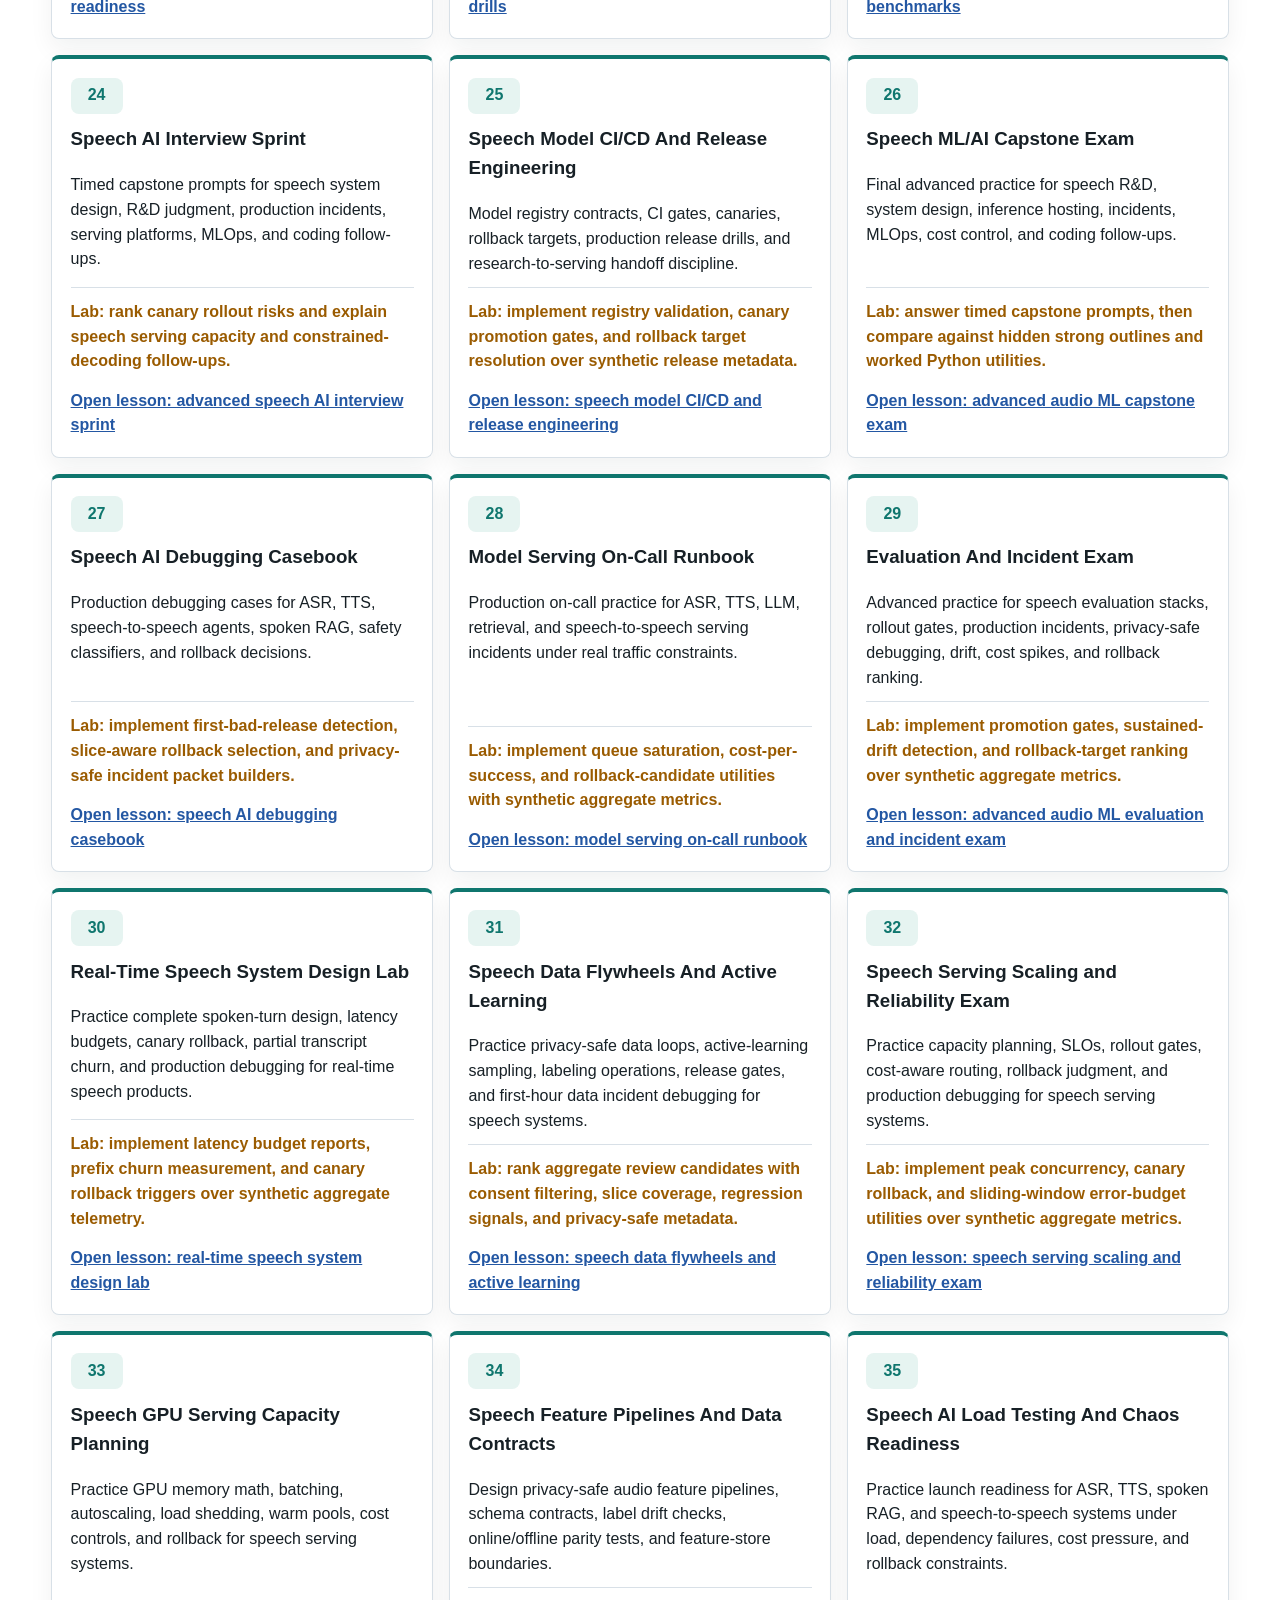
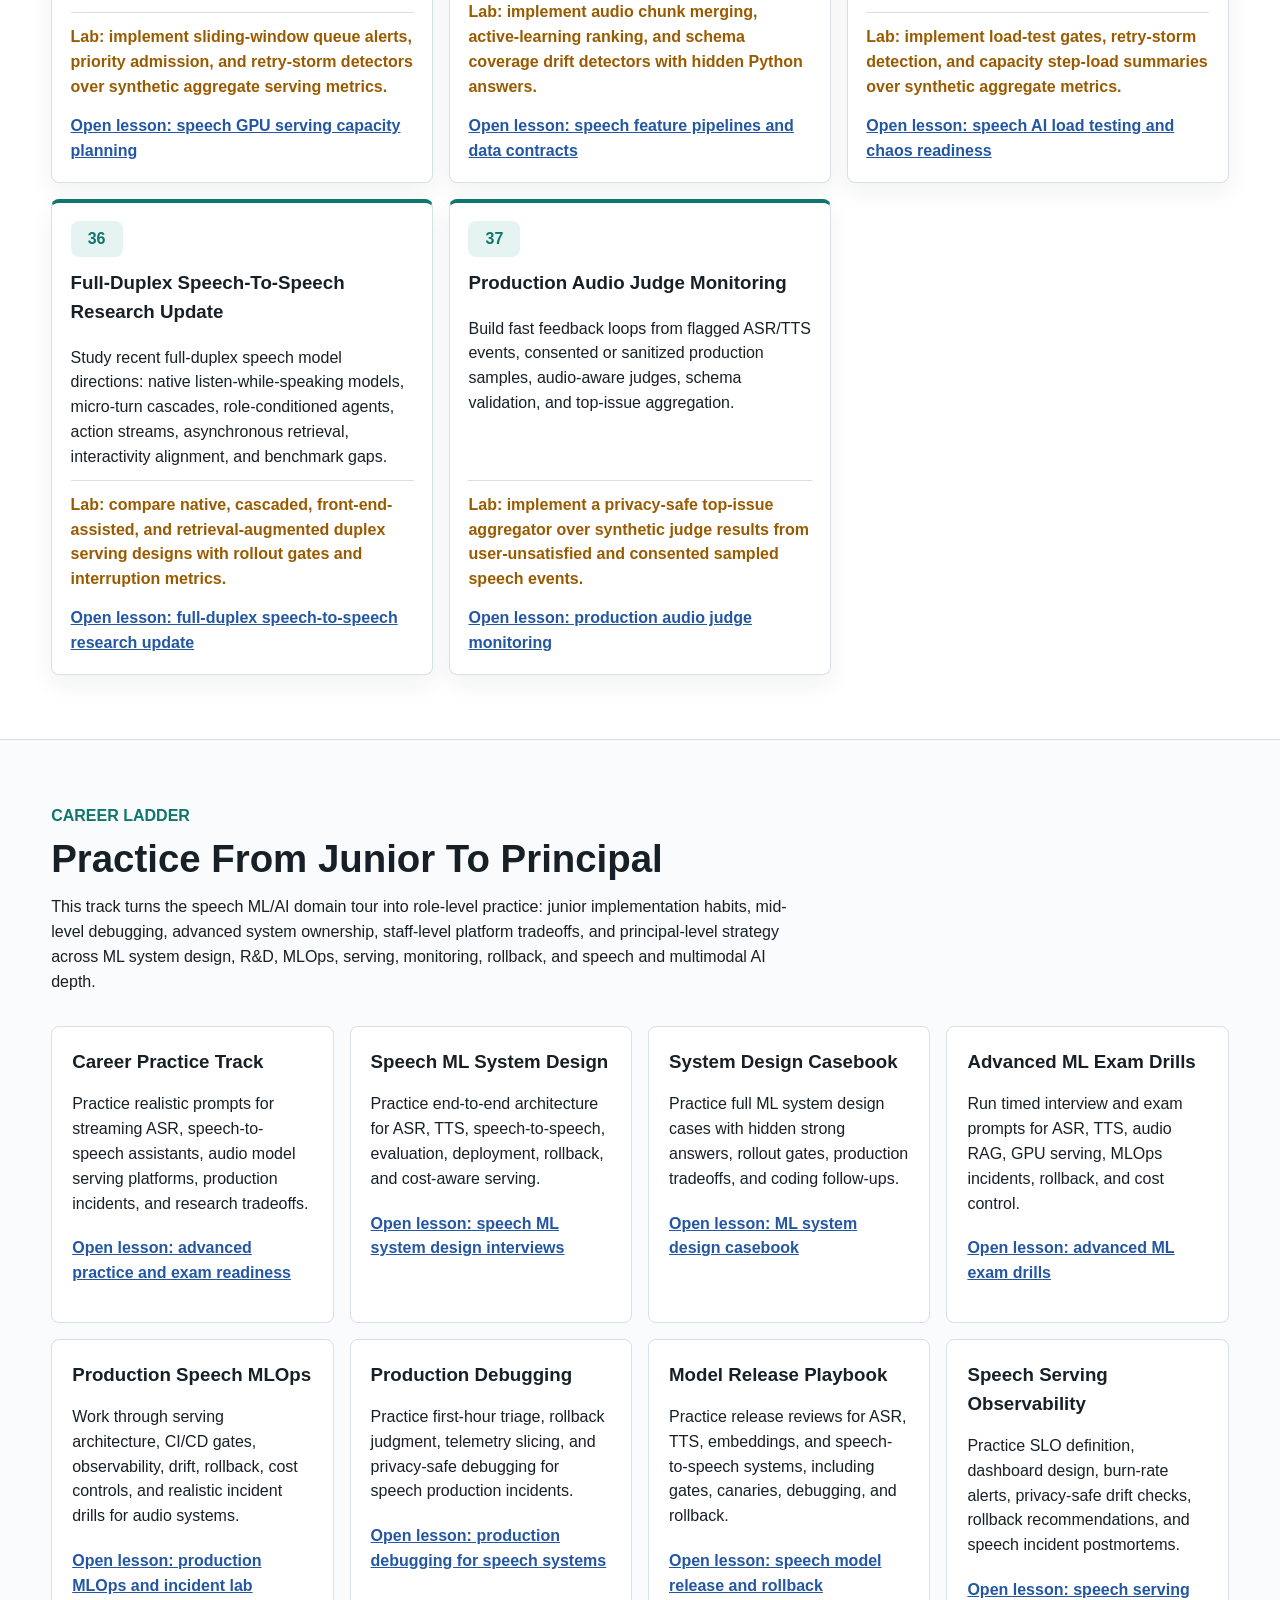
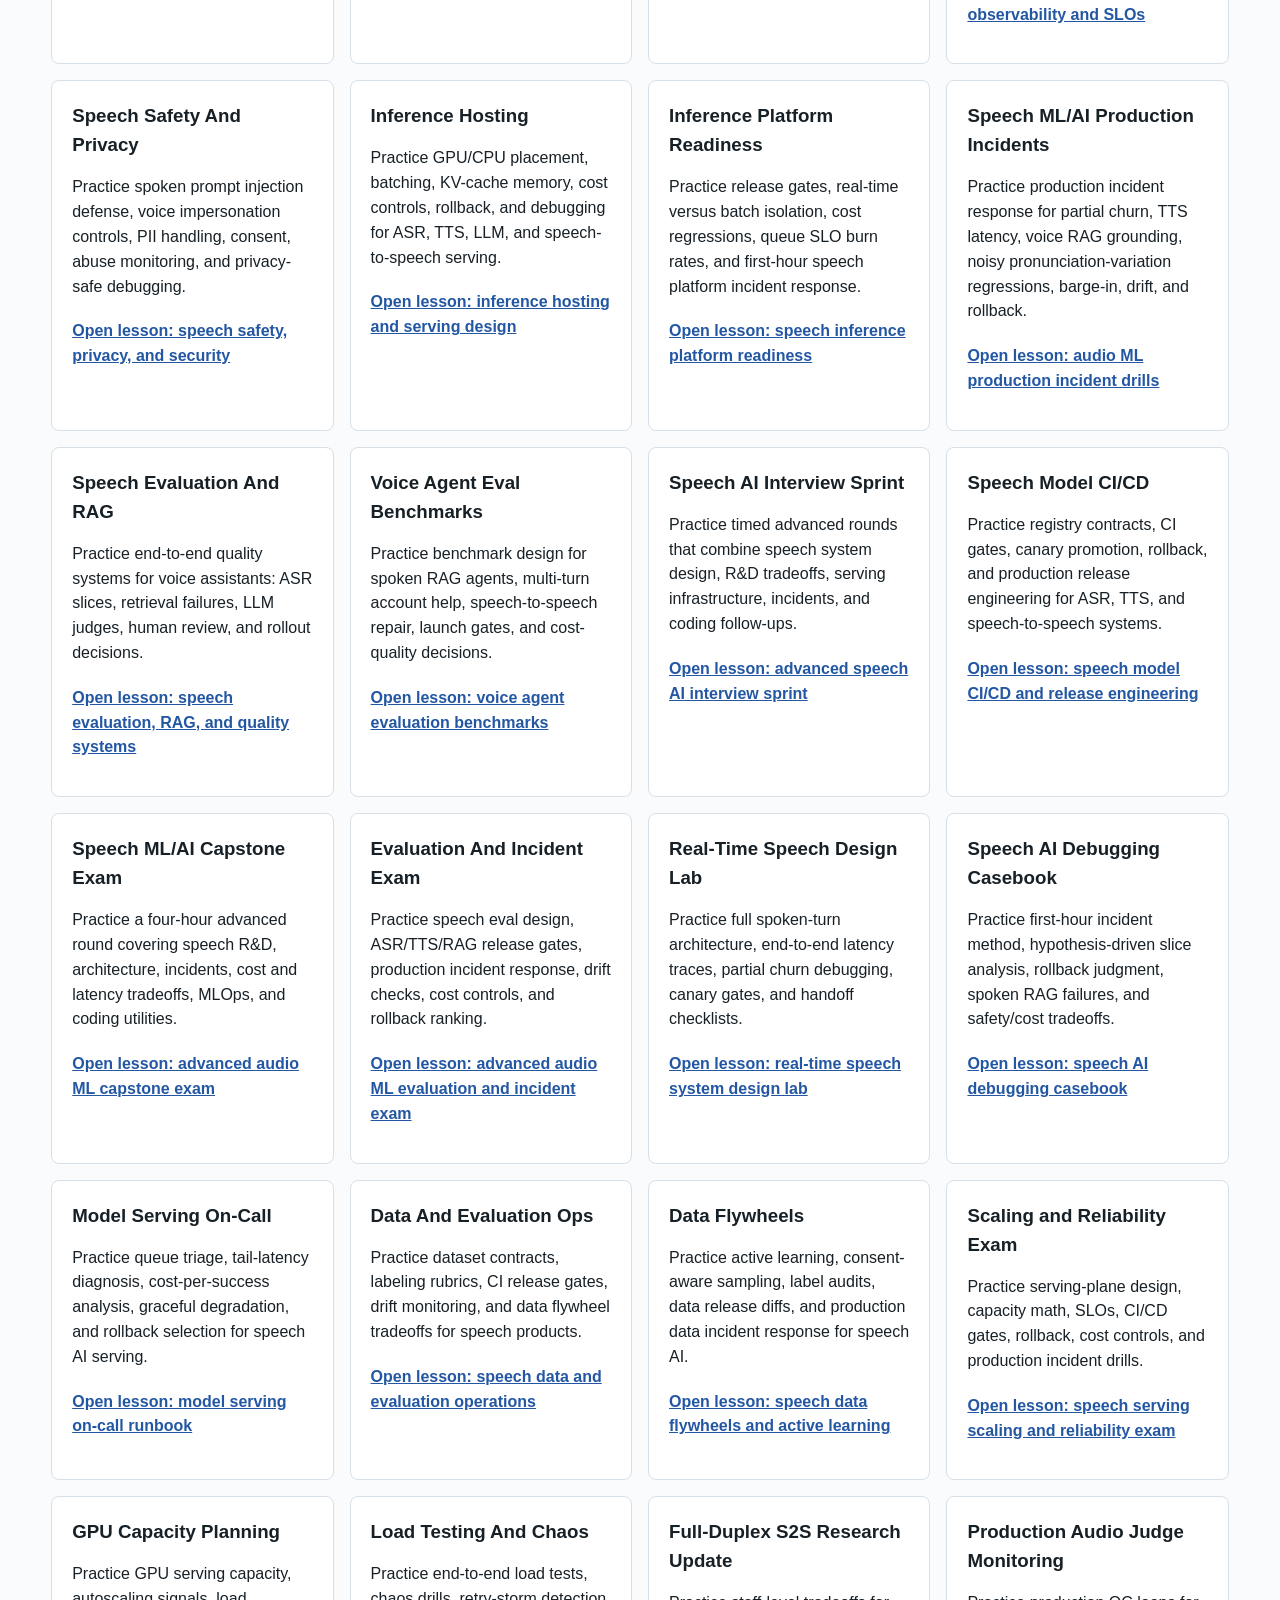
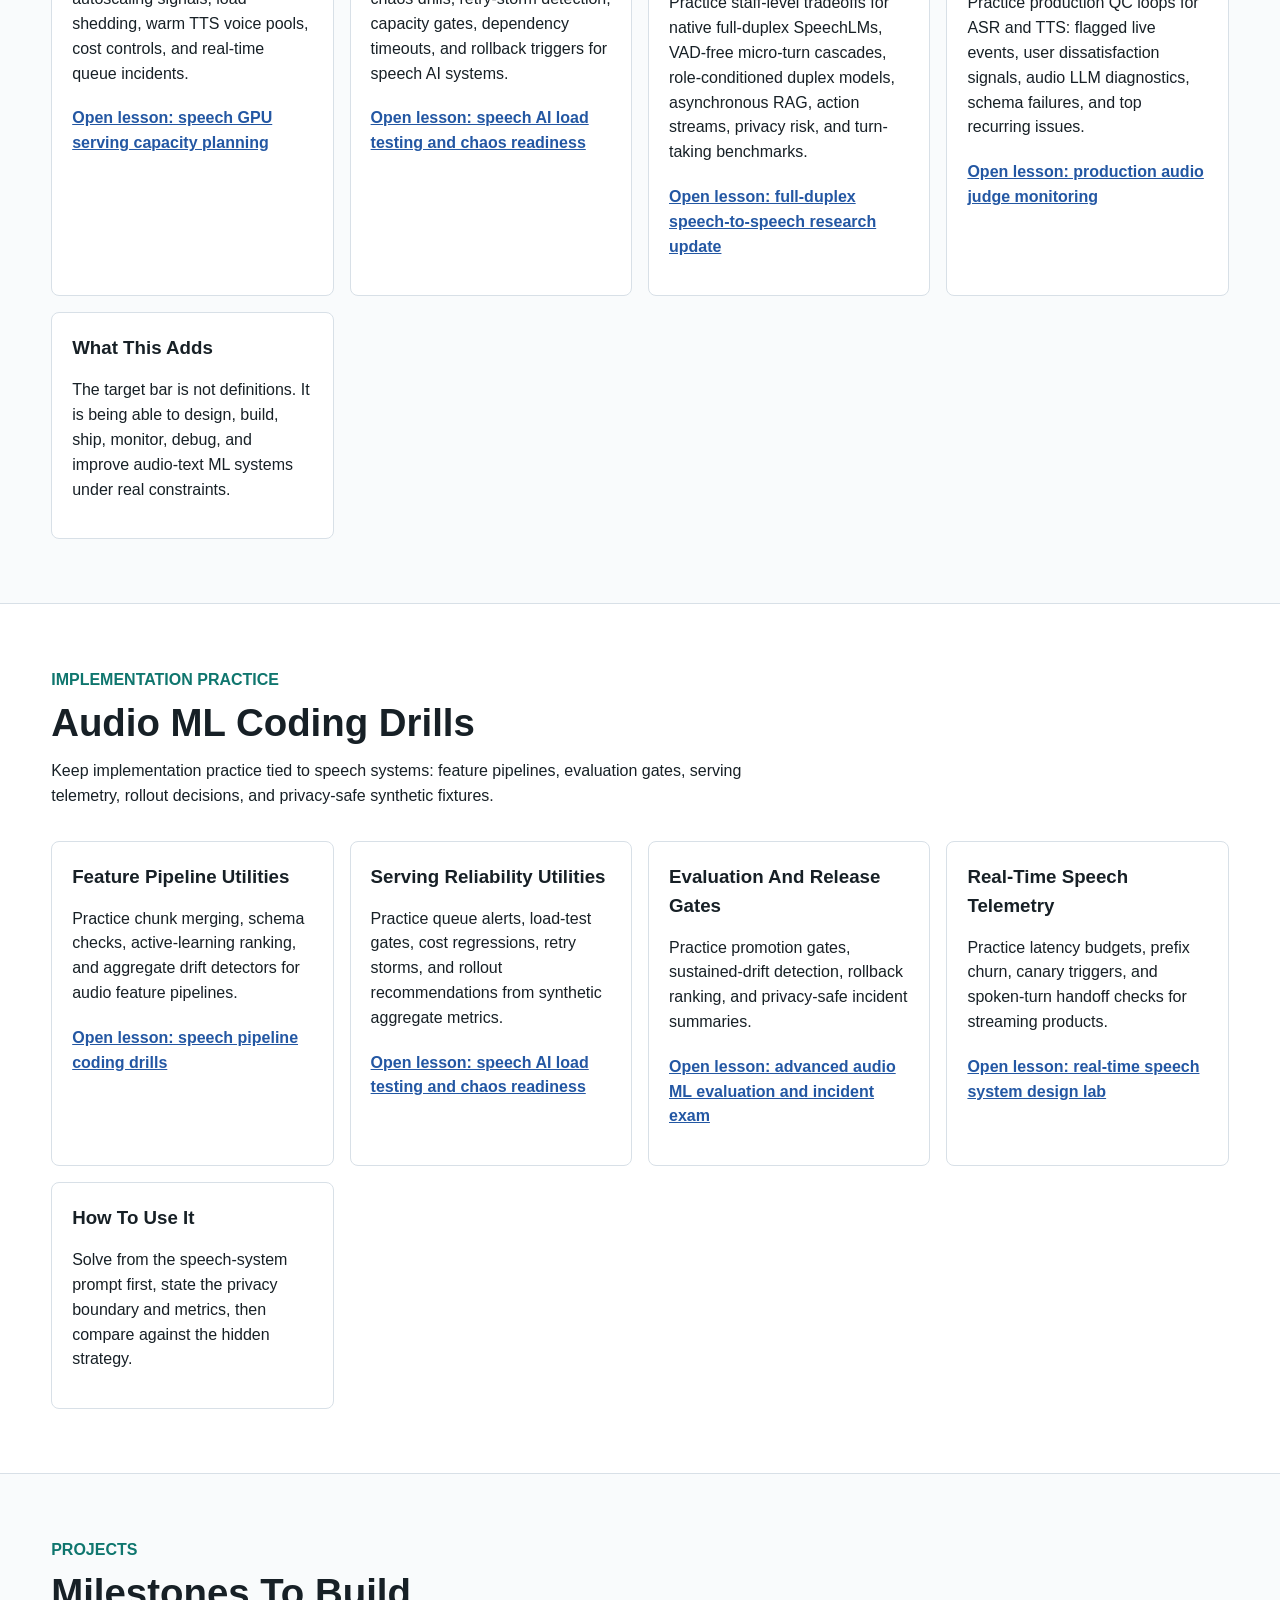
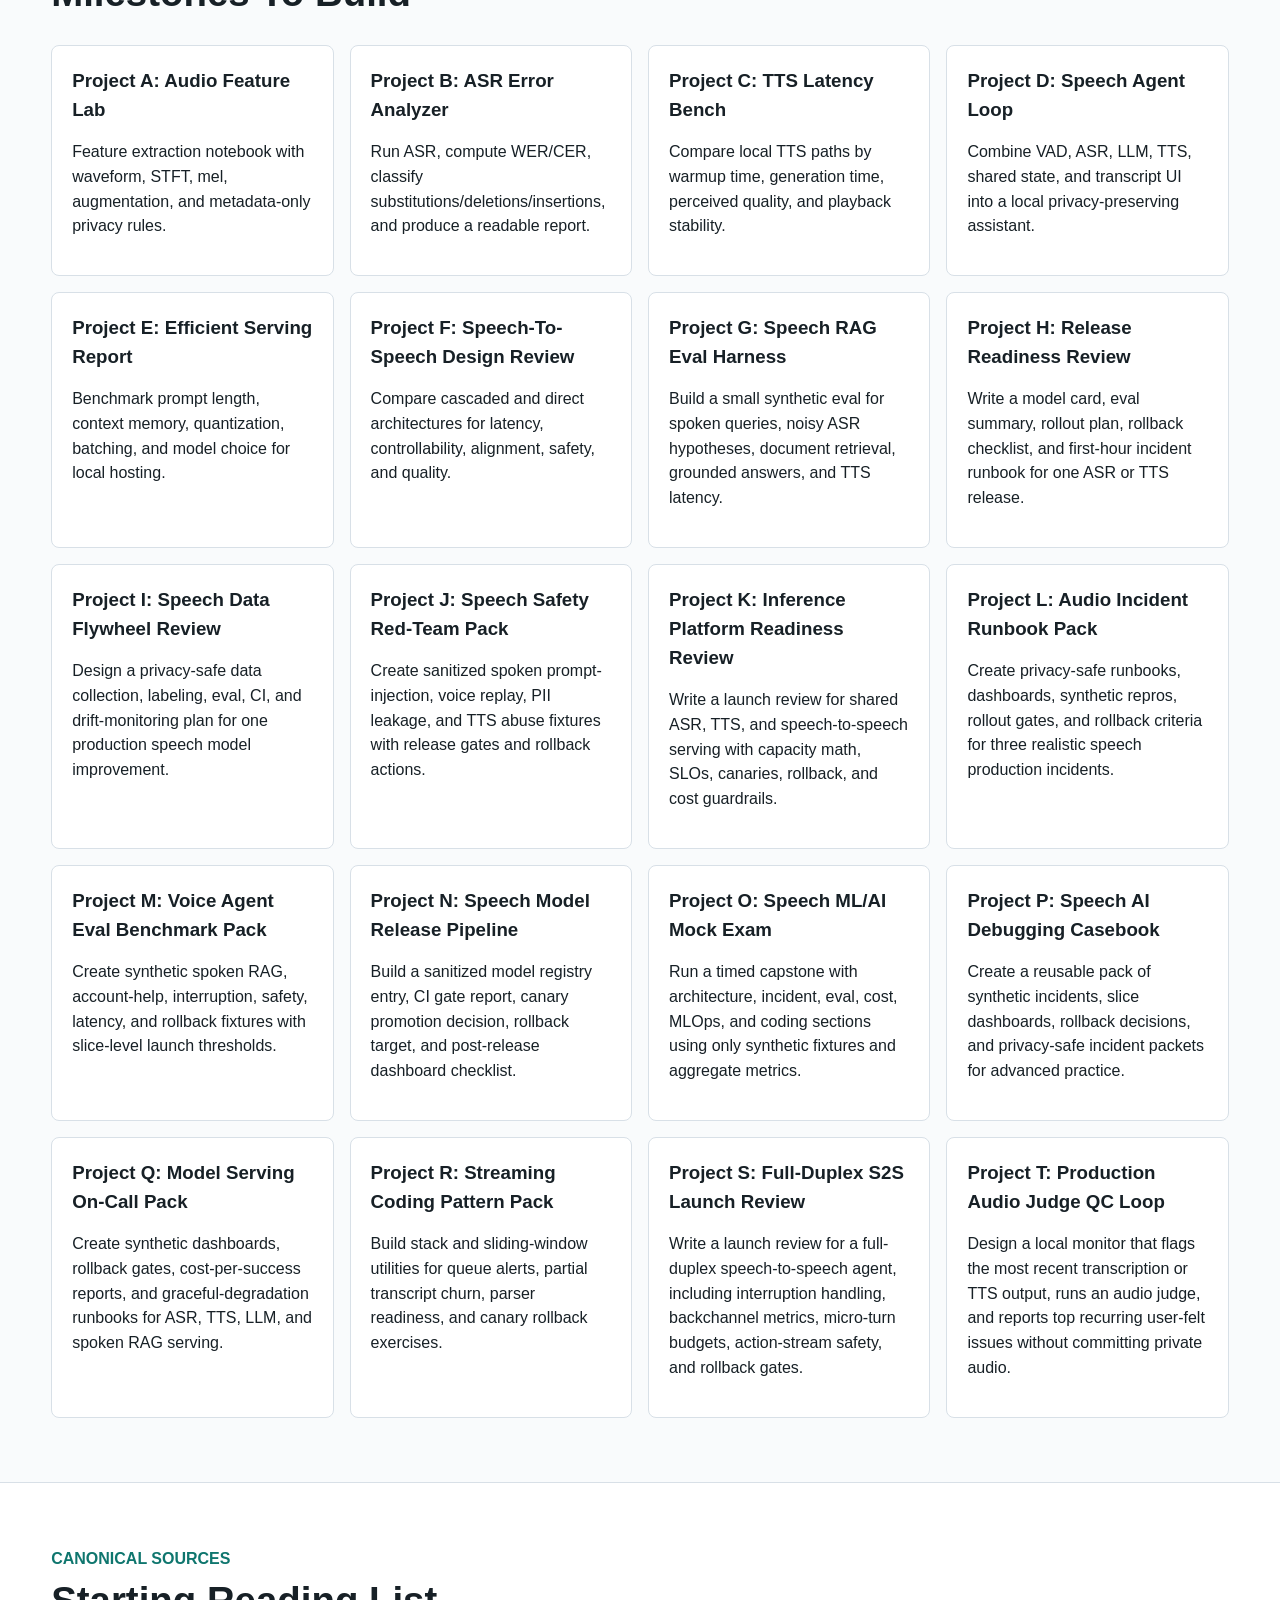
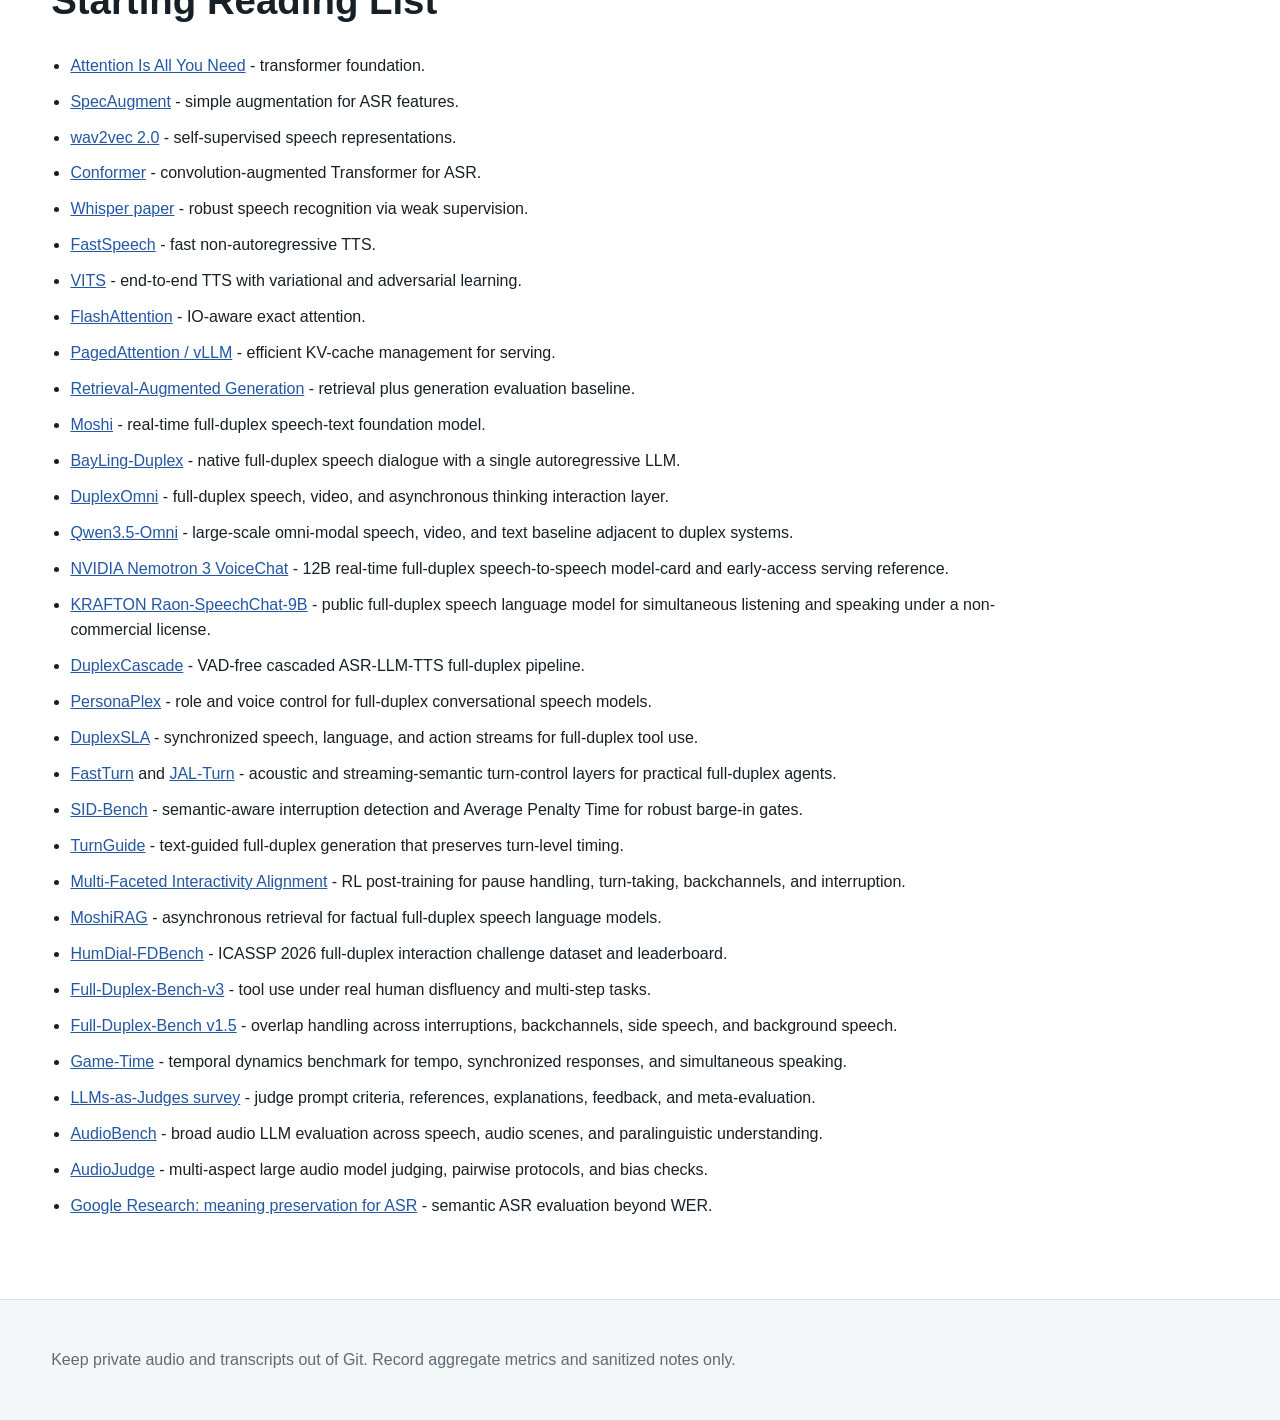
==== commit 9851c5cc: "Tighten homepage speech privacy wording" ====
--- a/index.html
+++ b/index.html
@@ -333,8 +333,8 @@
         <article>
           <span>37</span>
           <h3>Production Audio Judge Monitoring</h3>
-          <p>Build fast feedback loops from flagged ASR/TTS events, sampled production traffic, audio-aware judges, schema validation, and top-issue aggregation.</p>
-          <p class="lab">Lab: implement a privacy-safe top-issue aggregator over synthetic judge results from user-unsatisfied and sampled speech events.</p>
+          <p>Build fast feedback loops from flagged ASR/TTS events, consented or sanitized production samples, audio-aware judges, schema validation, and top-issue aggregation.</p>
+          <p class="lab">Lab: implement a privacy-safe top-issue aggregator over synthetic judge results from user-unsatisfied and consented sampled speech events.</p>
           <p><a class="lesson-link" href="lessons/production-audio-judge-monitoring.html">Open lesson: production audio judge monitoring</a></p>
         </article>
       </div>
@@ -410,7 +410,7 @@
         </article>
         <article class="card">
           <h3>Speech ML/AI Production Incidents</h3>
-          <p>Practice production incident response for partial churn, TTS latency, voice RAG grounding, noisy accent regressions, barge-in, drift, and rollback.</p>
+          <p>Practice production incident response for partial churn, TTS latency, voice RAG grounding, noisy pronunciation-variation regressions, barge-in, drift, and rollback.</p>
           <p><a class="lesson-link" href="lessons/audio-ml-production-incidents.html">Open lesson: audio ML production incident drills</a></p>
         </article>
         <article class="card">
